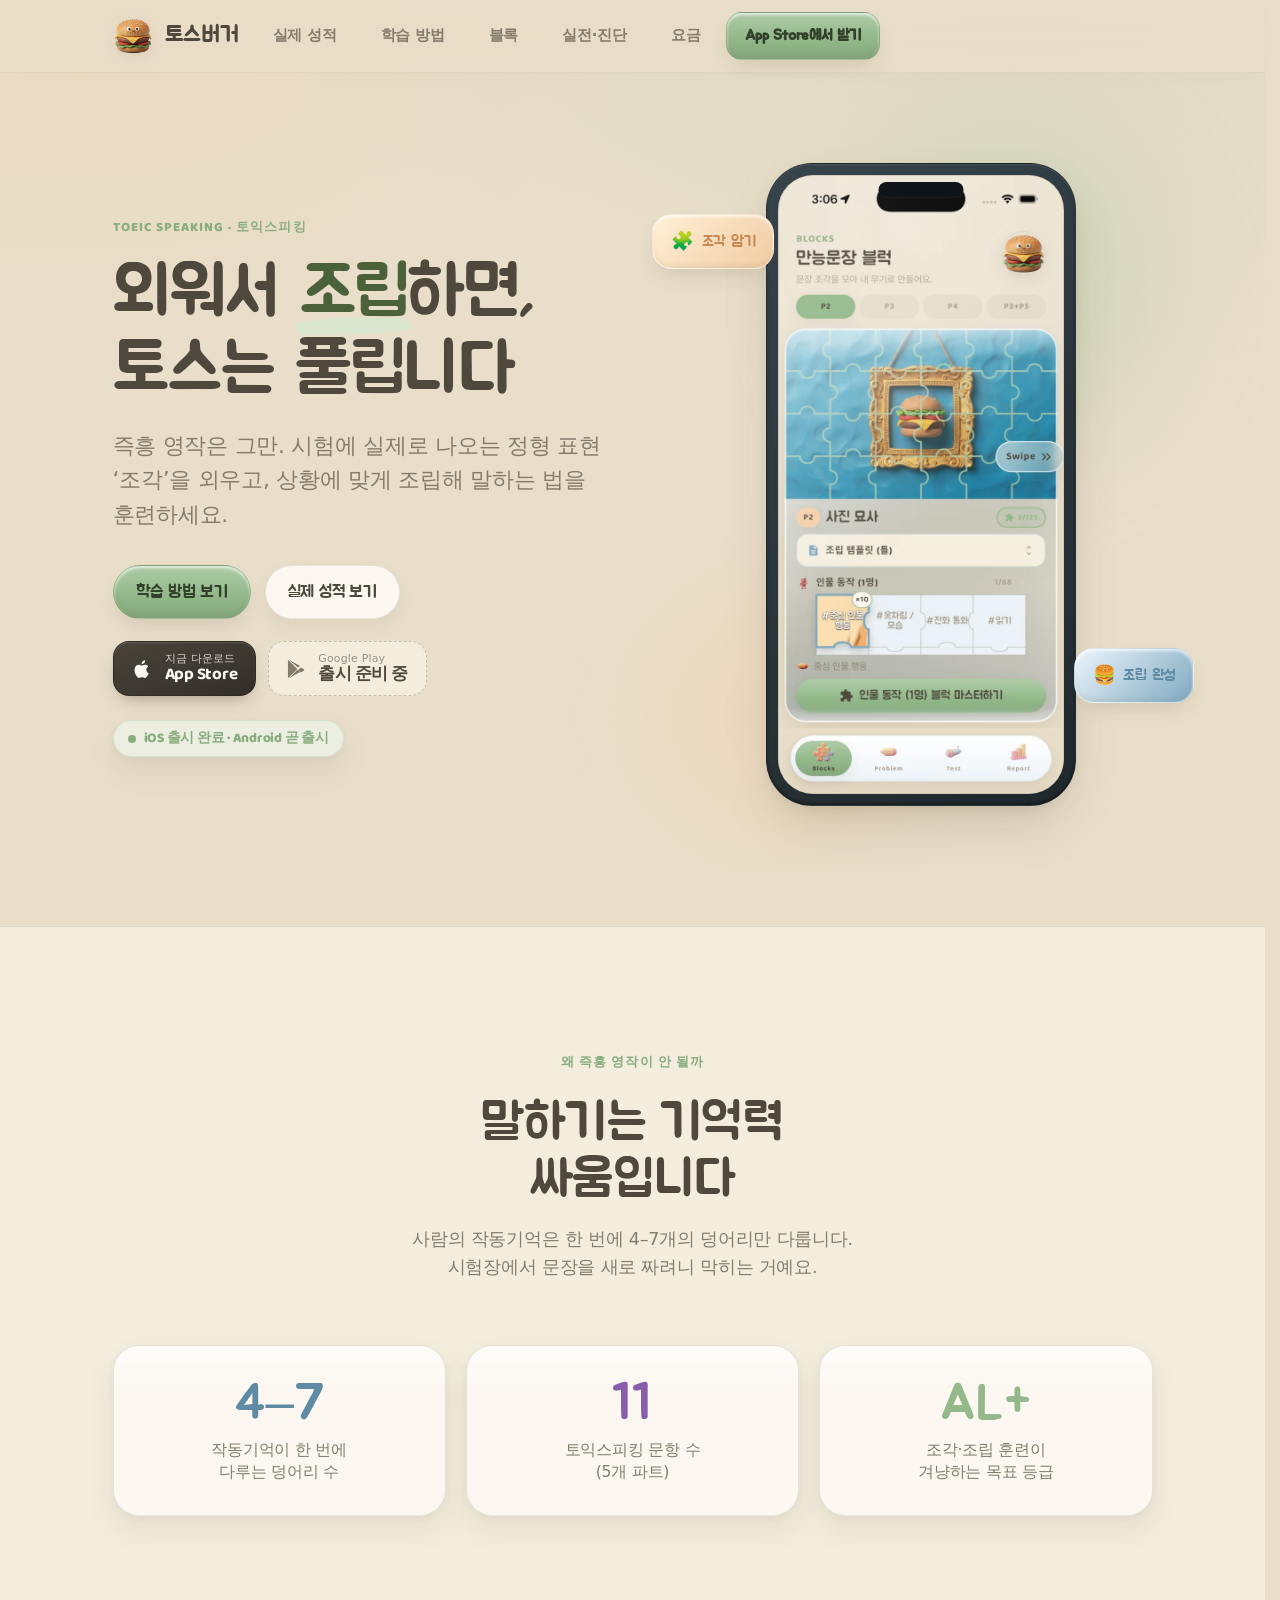
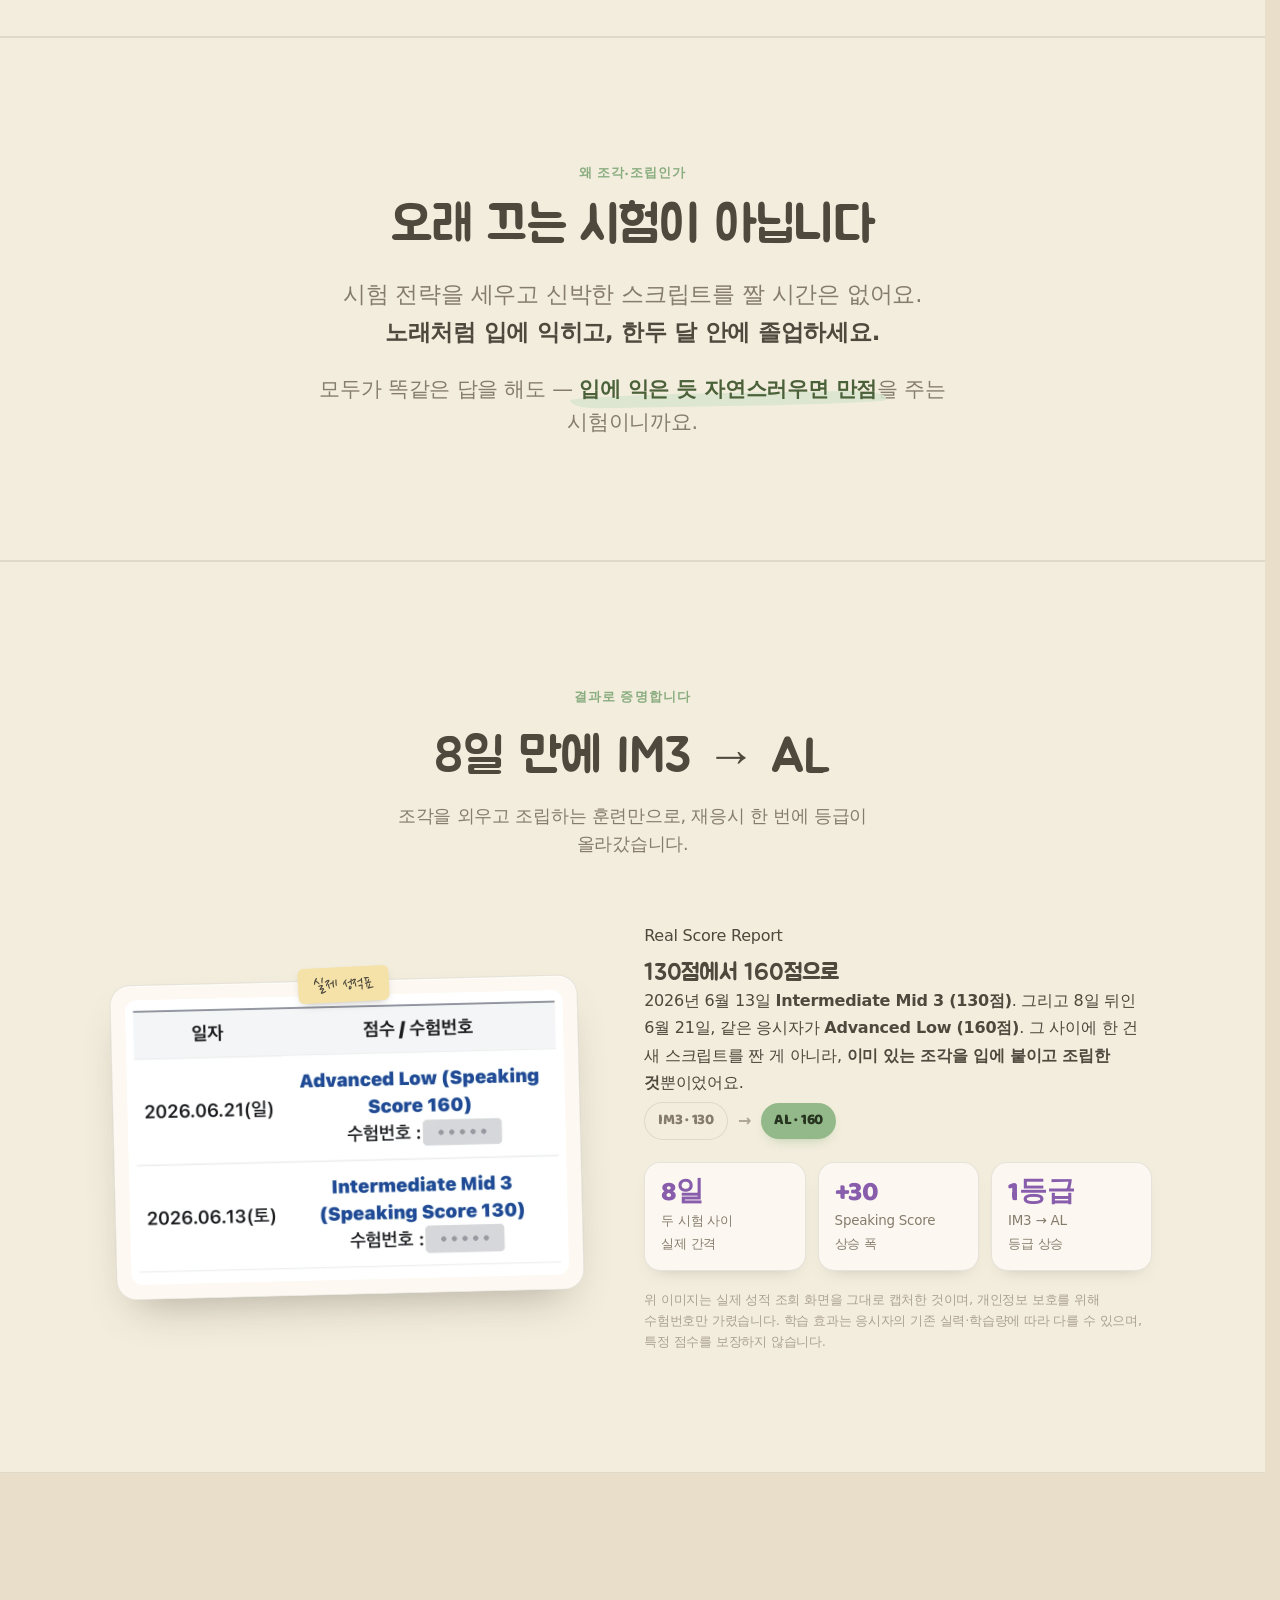
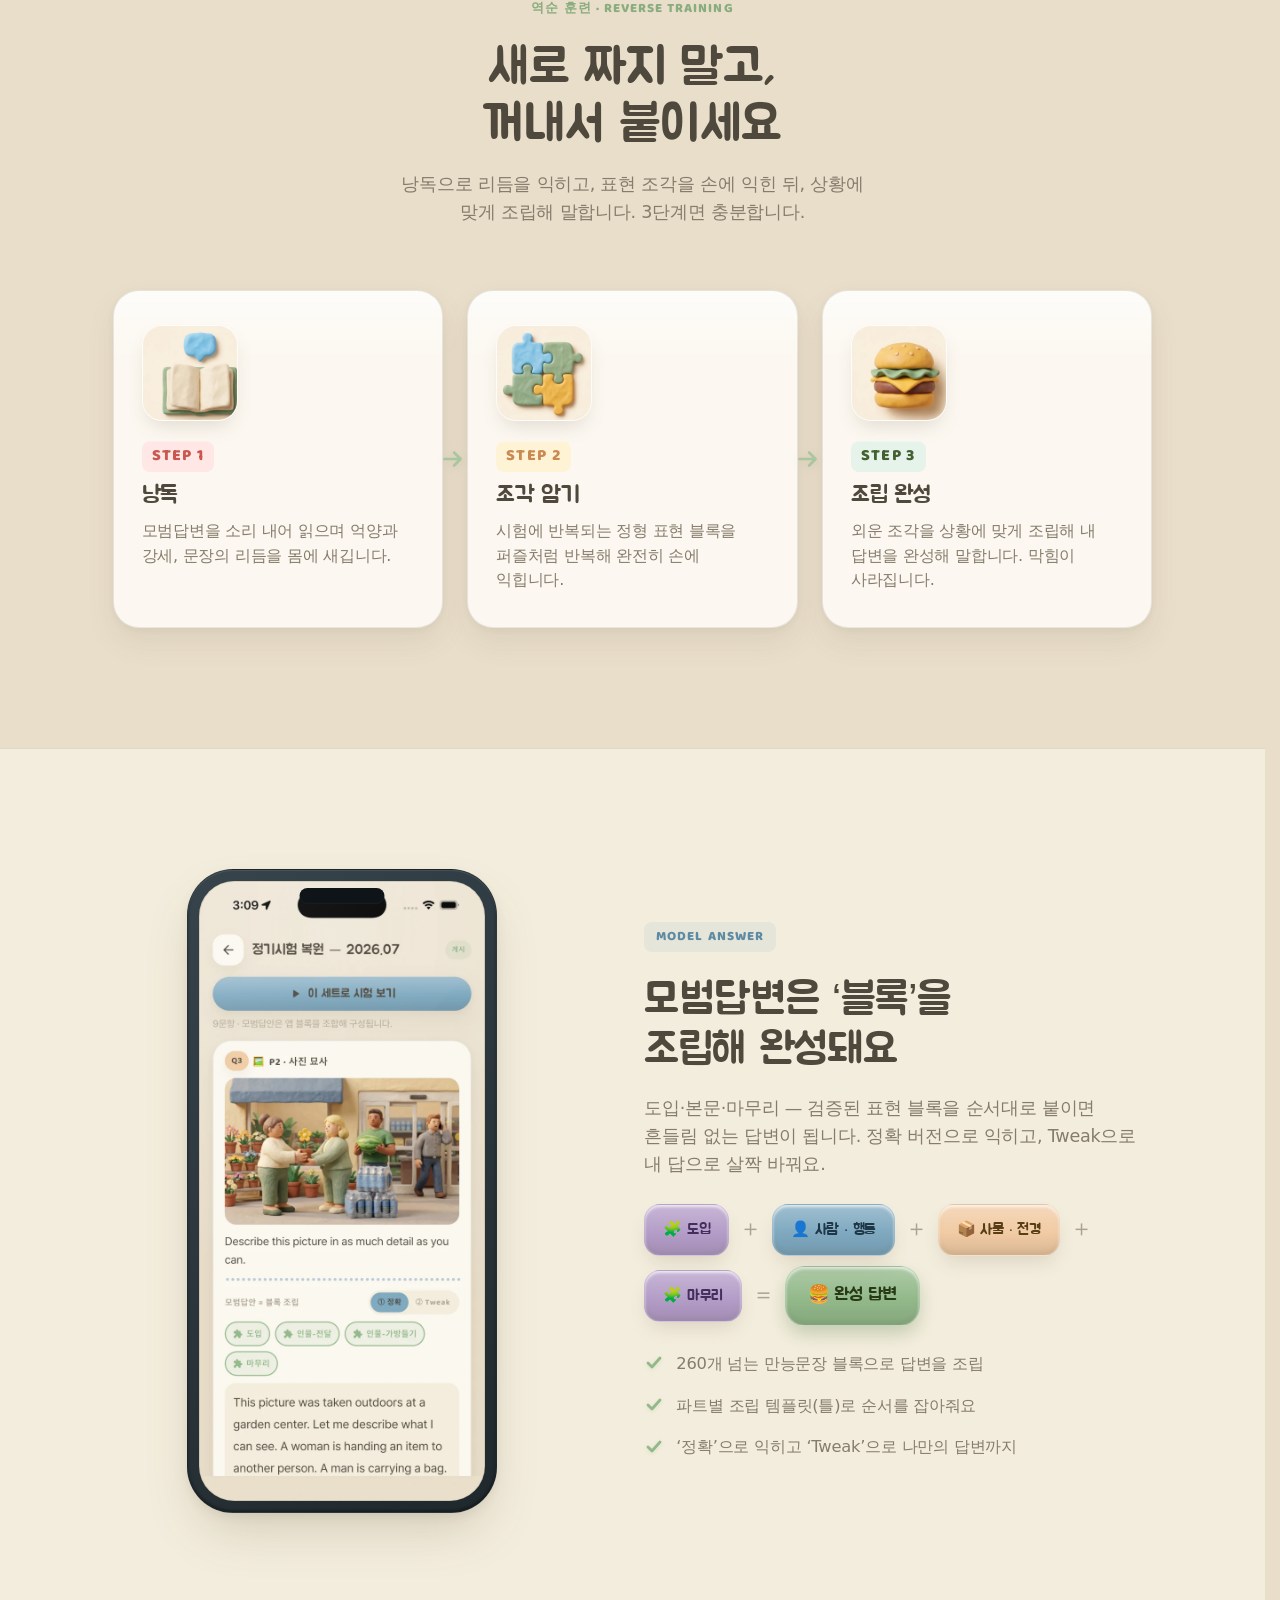
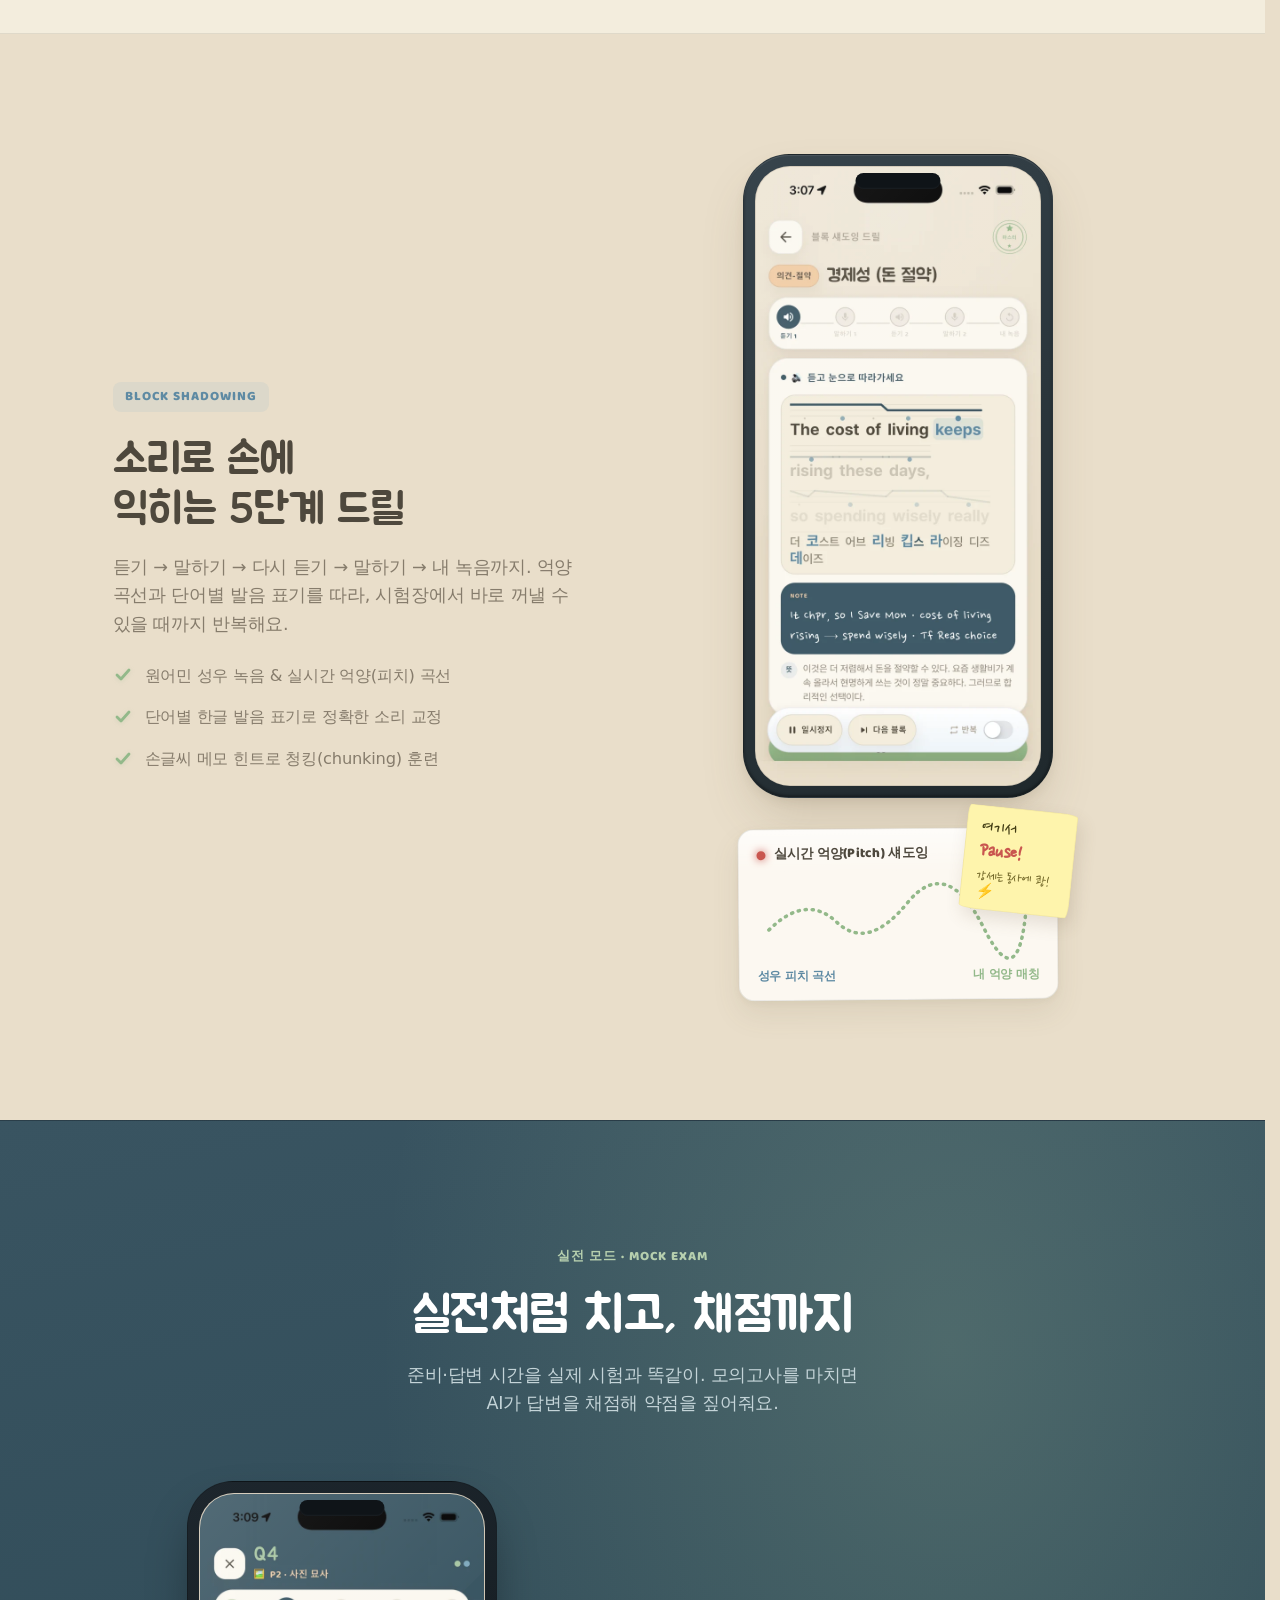
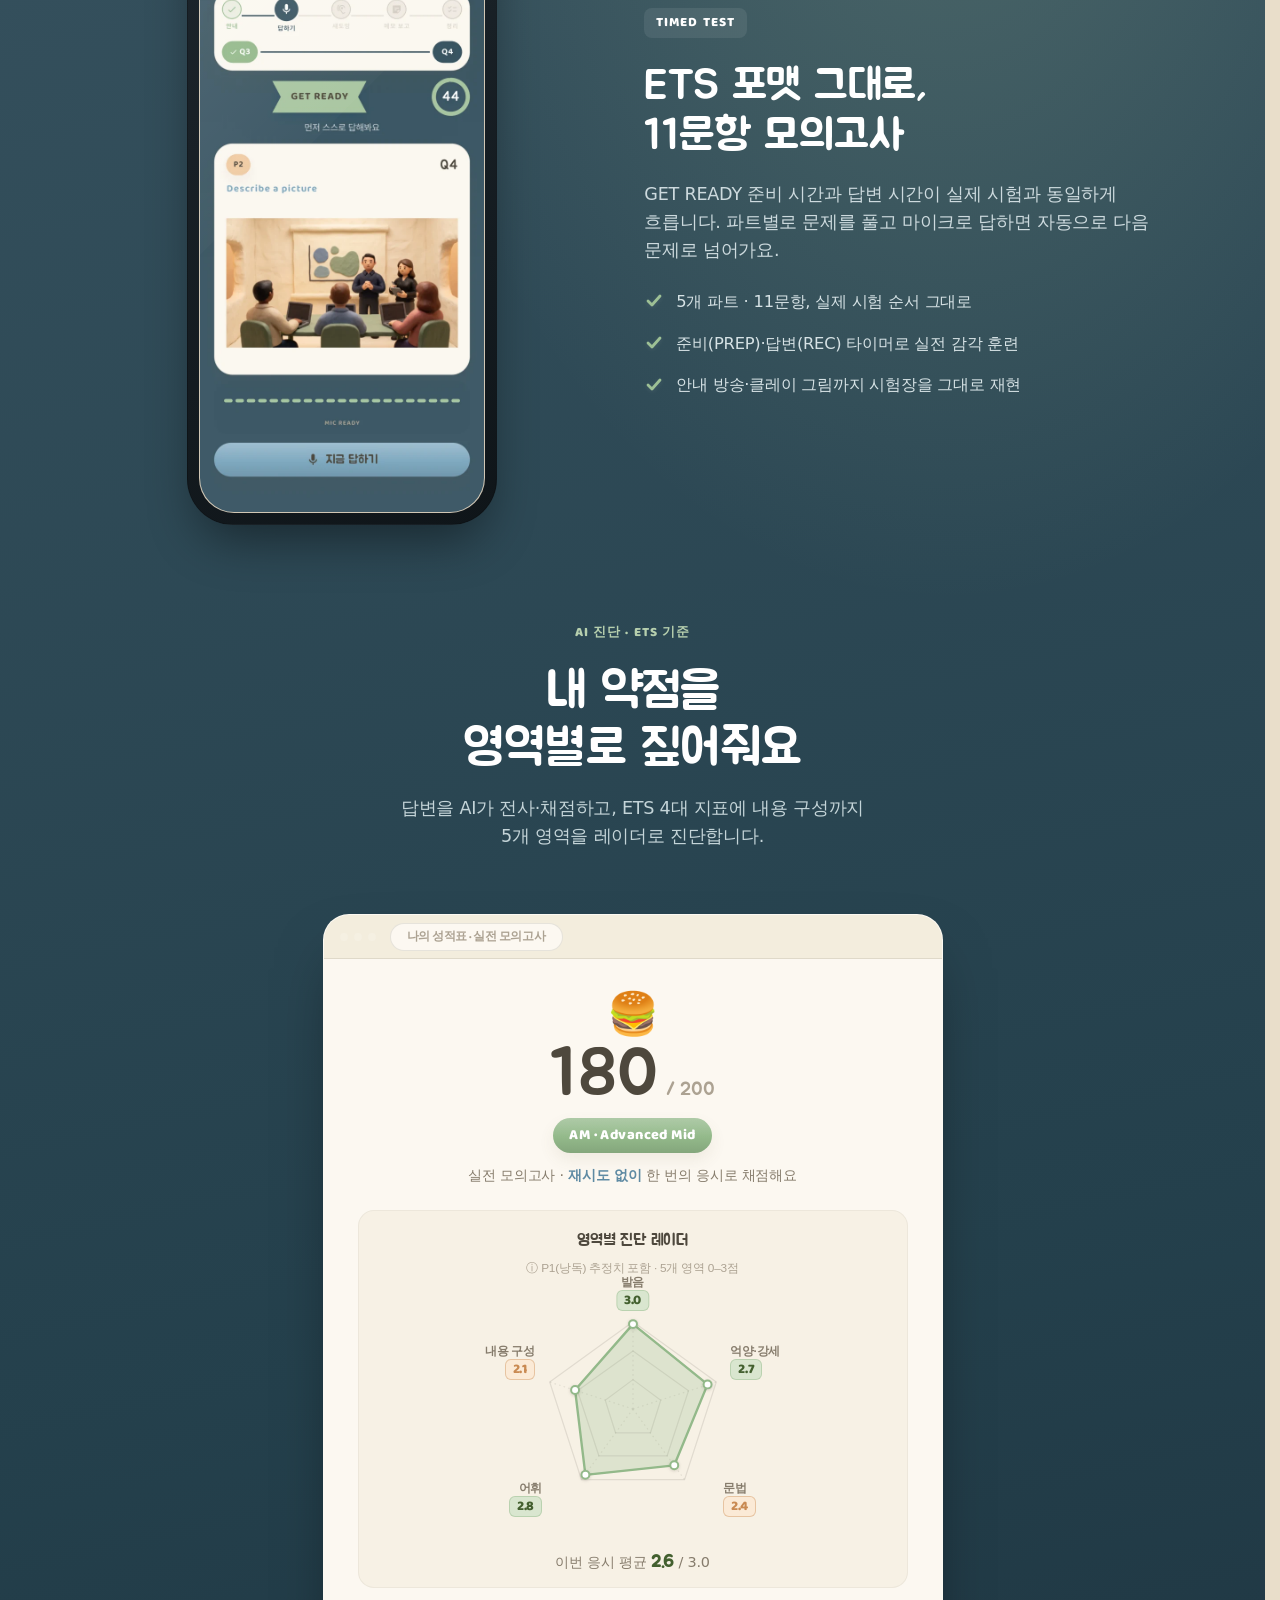
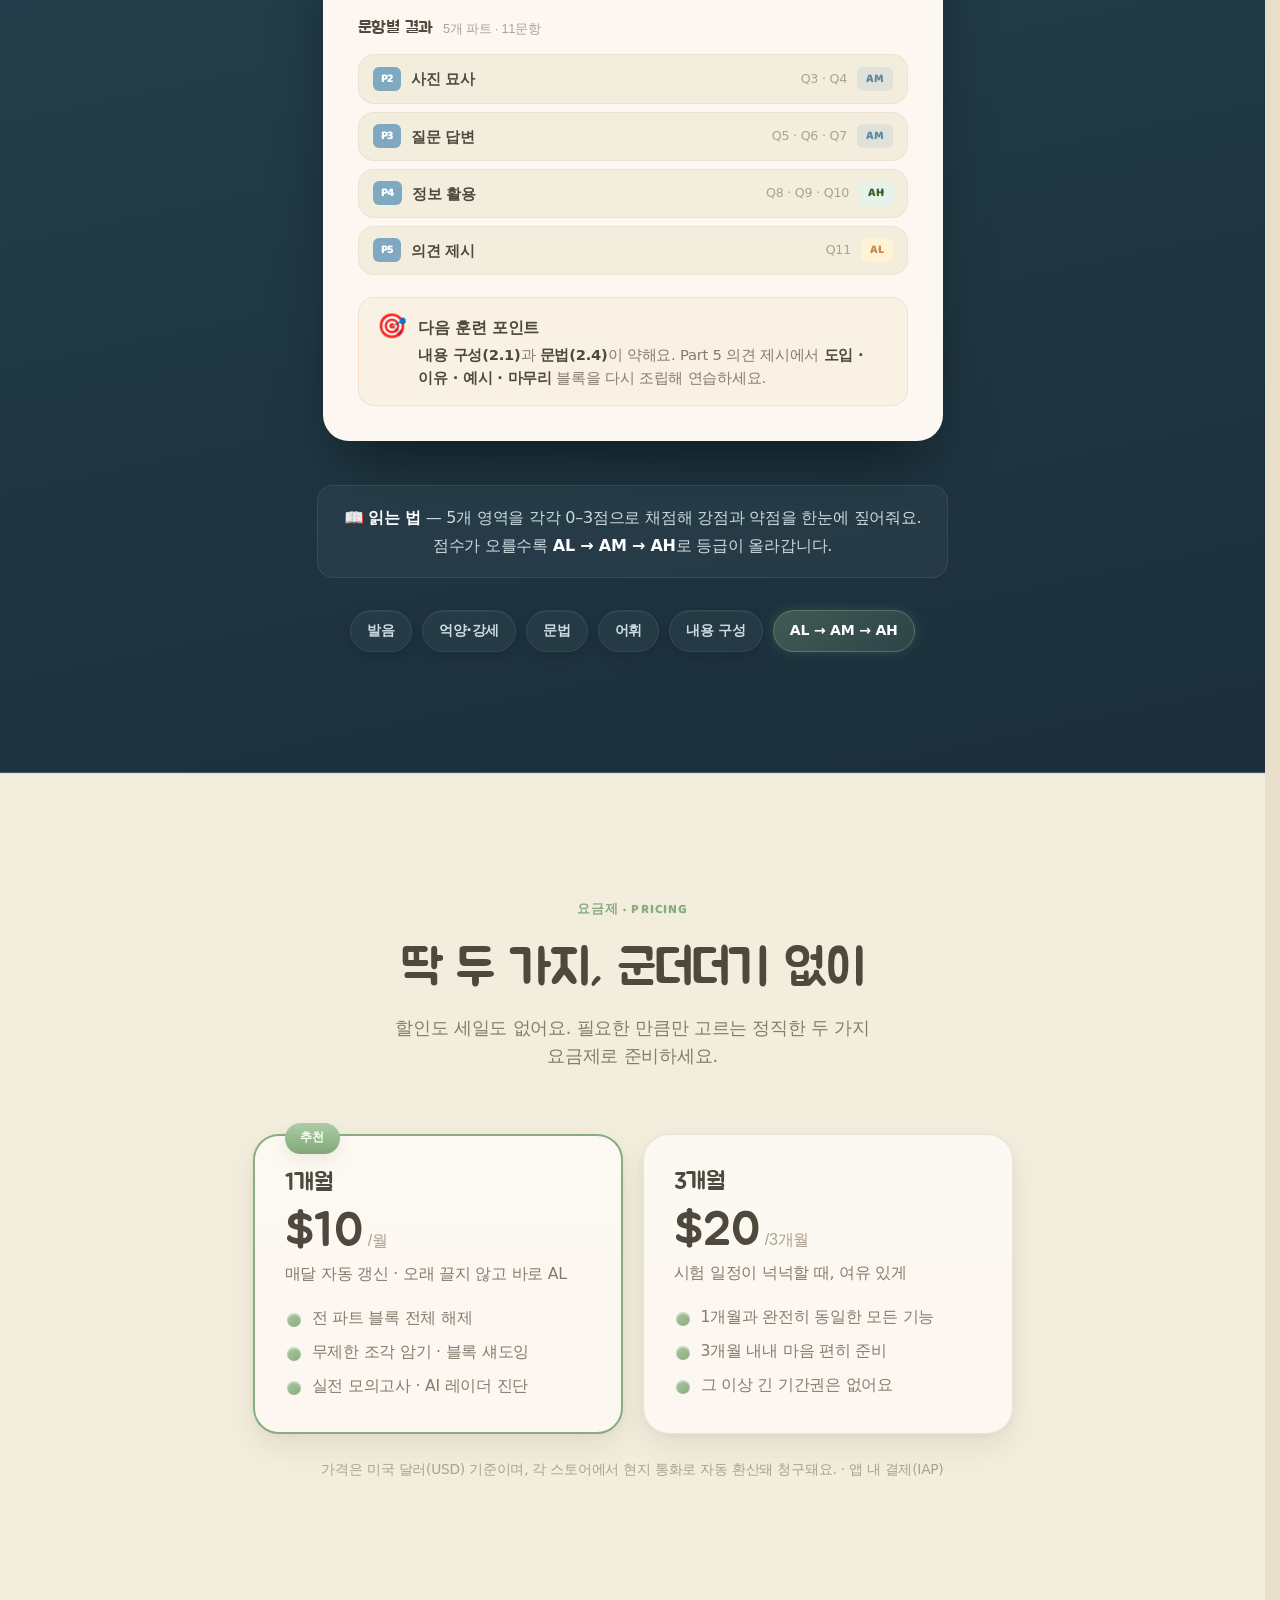
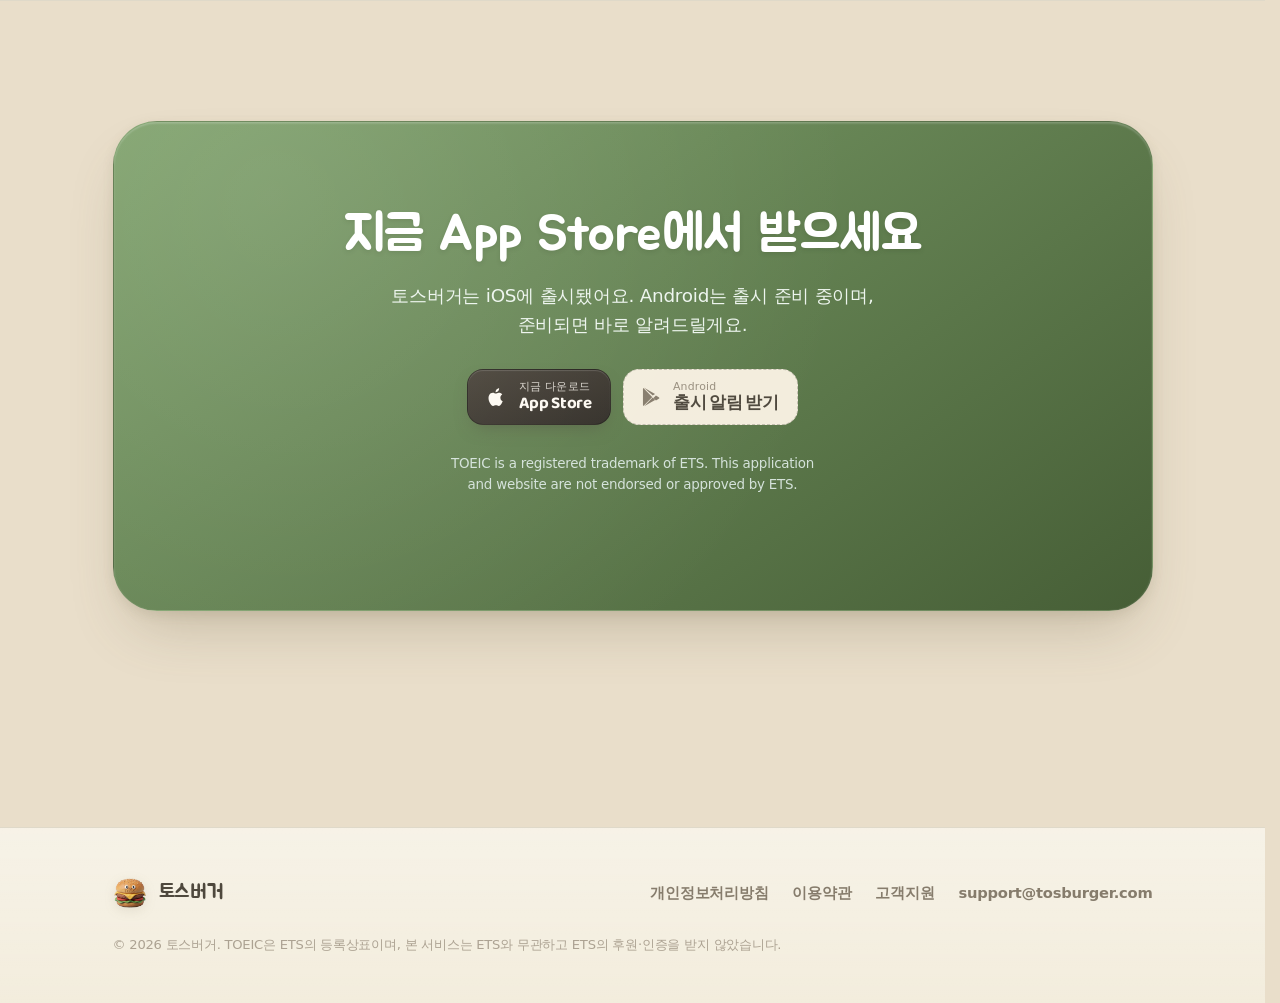
==== index.html @ 0396f0f2 "site: iOS launch state, new 1.1.4 screenshots, real-score proof section The site still read as pre-l" ====
<!DOCTYPE html>
<html lang="ko">
<head>
<meta charset="utf-8">
<meta name="viewport" content="width=device-width, initial-scale=1, viewport-fit=cover">
<title>토스버거 — 토익스피킹, 외워서 조립하면 됩니다</title>
<meta name="description" content="토스버거는 시험에 나오는 정형 표현 ‘조각’을 외우고 조립해 말하는 TOEIC Speaking 훈련 앱입니다. 블록 섀도잉, 실전 모의고사, ETS 기준 AI 레이더 진단까지.">
<meta name="color-scheme" content="light dark">
<meta name="theme-color" content="#e9e0cf" media="(prefers-color-scheme: light)">
<meta name="theme-color" content="#1b2b33" media="(prefers-color-scheme: dark)">
<meta property="og:title" content="토스버거 — 토익스피킹 조각·조립 훈련">
<meta property="og:description" content="즉흥 영작은 그만. 정형 표현을 외우고 조립해 말하세요. 블록 섀도잉 · 실전 모의고사 · AI 레이더 진단.">
<meta property="og:type" content="website">
<meta property="og:url" content="https://tosburger.com">
<meta property="og:image" content="https://tosburger.com/assets/og.jpg">
<meta property="og:image:width" content="1200">
<meta property="og:image:height" content="630">
<meta name="twitter:card" content="summary_large_image">
<link rel="preconnect" href="https://fonts.googleapis.com">
<link rel="preconnect" href="https://fonts.gstatic.com" crossorigin>
<link rel="stylesheet" href="https://fonts.googleapis.com/css2?family=Jua&family=Baloo+2:wght@500;700;800&family=Nanum+Pen+Script&display=swap">
<link rel="stylesheet" href="/style.css">
<style>
  /* ---- Landing-Only Visual Enhancements (Extending style.css) ---- */
  section { padding-block: clamp(64px, 10vw, 120px); position: relative; }
  
  /* Section Header Styling */
  .sec-head { text-align: center; max-width: 48ch; margin: 0 auto clamp(36px, 6vw, 64px); }
  .sec-head .eyebrow { margin-bottom: 8px; }
  .sec-head h2 { font-size: clamp(2rem, 5vw, 3.1rem); margin: 12px 0 16px; color: var(--ink); }
  .sec-head p { color: var(--ink-soft); font-size: 1.1rem; line-height: 1.6; }

  /* ---- Realistic Glass-Face Phone Mockup ---- */
  .device { 
    position: relative; 
    margin-inline: auto; 
    width: min(310px, 78vw); 
    padding: 11px; 
    border-radius: 46px;
    background: linear-gradient(145deg, #37444c, #1f282c); 
    box-shadow: 
      0 25px 50px -12px rgba(110, 95, 69, 0.25),
      0 4px 12px -3px rgba(110, 95, 69, 0.15),
      inset 0 1px 1px rgba(255, 255, 255, 0.12),
      inset 0 -1.5px 3px rgba(0, 0, 0, 0.4); 
    border: 1px solid rgba(0, 0, 0, 0.15);
    transition: transform 0.3s var(--ease-playful);
  }
  .device:hover {
    transform: scale(1.025) translateY(-4px);
  }
  /* Physical Bezel Highlight & Dynamic Island */
  .device::before { 
    content: ""; 
    position: absolute; 
    top: 18px; 
    left: 50%; 
    translate: -50% 0; 
    width: 85px; 
    height: 16px; 
    border-radius: 20px; 
    background: #0f1418; 
    z-index: 10; 
    box-shadow: inset 0 -1px 2px rgba(255,255,255,0.05); 
  }
  /* Glare Sweep Overlay */
  .device::after {
    content: "";
    position: absolute;
    inset: 11px;
    border-radius: 35px;
    background: linear-gradient(135deg, rgba(255, 255, 255, 0.12) 0%, rgba(255, 255, 255, 0.02) 40%, transparent 40.1%);
    pointer-events: none;
    z-index: 8;
  }
  .device img { 
    width: 100%; 
    height: auto; 
    border-radius: 35px; 
    display: block; 
    background: var(--cream);
    border: 1.5px solid rgba(0, 0, 0, 0.1);
  }
  .device.float { animation: float-device 7s ease-in-out infinite; }
  
  @media (prefers-reduced-motion: reduce) { 
    .device.float, .chip-float, .pitch-dot, .wave-teacher, .wave-learner { animation: none !important; } 
  }
  
  @keyframes float-device { 
    0%, 100% { transform: translateY(0) rotate(-1.5deg); } 
    50% { transform: translateY(-12px) rotate(-1.5deg); } 
  }

  /* ---- Hero Layout & Interactive Styling ---- */
  .hero { padding-top: clamp(40px, 7vw, 92px); }
  .hero-grid { display: grid; grid-template-columns: 1.05fr .95fr; gap: clamp(24px, 5vw, 64px); align-items: center; }
  .hero h1 { font-size: clamp(2.45rem, 6.8vw, 4.3rem); margin: 16px 0 20px; line-height: 1.12; color: var(--ink); }
  
  /* Dynamic Hand-molded Clay Highlighter */
  .hero h1 .hl { 
    color: #4b6139; 
    position: relative; 
    white-space: nowrap; 
    z-index: 1;
    display: inline-block;
  }
  .hero h1 .hl::after { 
    content: ""; 
    position: absolute; 
    left: -4%; 
    right: -4%; 
    bottom: -2px; 
    height: 16px; 
    background: var(--sage-soft); 
    border-radius: 50% 15% 45% 10% / 40% 60% 30% 70%; 
    z-index: -1; 
    transform: rotate(-1.2deg);
    opacity: 0.9; 
  }
  
  .hero p.lead { font-size: clamp(1.1rem, 2.4vw, 1.35rem); color: var(--ink-soft); max-width: 36ch; line-height: 1.6; }
  .hero .cta { display: flex; flex-wrap: wrap; gap: 14px; margin-top: 32px; }
  .hero .note { margin-top: 24px; }
  .hero .fig { position: relative; }
  
  /* Decorative Backdrop blur blobs */
  .blob { position: absolute; z-index: -1; filter: blur(54px); border-radius: 50%; pointer-events: none; }
  .blob.a { width: 340px; height: 340px; background: color-mix(in srgb, var(--sage) 55%, transparent); top: -40px; right: -20px; opacity: 0.5; }
  .blob.b { width: 260px; height: 240px; background: color-mix(in srgb, var(--cheese) 65%, transparent); bottom: -30px; left: -40px; opacity: 0.45; }
  
  /* Volumetric 3D Floating Sticker Badges */
  .chip-float { 
    position: absolute; 
    font-family: "Jua", sans-serif;
    font-size: 0.95rem; 
    padding: 11px 18px; 
    border-radius: var(--radius-md); 
    color: var(--ink);
    box-shadow: var(--clay-shadow); 
    border: 1px solid rgba(255, 255, 255, 0.4); 
    display: inline-flex; 
    align-items: center; 
    gap: 8px; 
    z-index: 5;
    user-select: none;
    transition: transform 0.2s var(--ease-playful);
  }
  .chip-float:hover {
    transform: scale(1.15) rotate(1.5deg);
  }
  .chip-float .pz { font-size: 1.15rem; }
  .chip-float.c1 { 
    background: linear-gradient(135deg, #FFF0D4 0%, var(--cheese) 100%); 
    color: var(--cheese-dark); 
    top: 8%; left: -8%; 
    animation: float-sticker-1 5s ease-in-out infinite;
  }
  .chip-float.c2 { 
    background: linear-gradient(135deg, #ECF5FC 0%, var(--tomato) 100%); 
    color: var(--tomato-dark); 
    bottom: 16%; right: -9%; 
    animation: float-sticker-2 6s ease-in-out infinite;
  }
  
  @keyframes float-sticker-1 { 
    0%, 100% { transform: translateY(0) rotate(1.5deg); } 
    50% { transform: translateY(-8px) rotate(-1.5deg); } 
  }
  @keyframes float-sticker-2 { 
    0%, 100% { transform: translateY(0) rotate(-2.5deg); } 
    50% { transform: translateY(-10px) rotate(1deg); } 
  }

  @media (max-width: 820px) {
    .hero-grid { grid-template-columns: 1fr; text-align: center; }
    .hero p.lead { margin-inline: auto; }
    .hero .cta, .hero .note { justify-content: center; }
    .hero .fig { margin-top: 36px; }
    .chip-float.c1 { left: 4%; } .chip-float.c2 { right: 4%; }
  }

  /* ---- Problem Band Stat Cards ---- */
  .band { background: var(--paper); border-block: 1px solid var(--line); }
  .stat-row { display: grid; grid-template-columns: repeat(3, 1fr); gap: 20px; text-align: center; }
  .stat { 
    background: var(--card); 
    border: 1px solid var(--line); 
    border-radius: var(--radius); 
    padding: 32px 20px; 
    box-shadow: var(--card-shadow); 
    background-image: linear-gradient(180deg, rgba(255,255,255,0.6) 0%, rgba(255,255,255,0) 25%);
    transition: transform 0.25s var(--ease-playful), box-shadow 0.25s ease;
  }
  .stat:hover {
    transform: translateY(-6px) scale(1.02);
    box-shadow: 0 20px 40px -12px rgba(110, 95, 69, 0.22), inset 0 2px 3px rgba(255,255,255,0.8);
  }
  .stat .n { 
    font-family: "Jua", sans-serif; 
    font-size: clamp(2.3rem, 5.2vw, 3.2rem); 
    font-variant-numeric: tabular-nums; 
    line-height: 1;
  }
  /* Color differentiation based on app Metaphors */
  .stat:nth-child(1) .n { color: var(--tomato-dark); }
  .stat:nth-child(2) .n { color: var(--onion-dark); }
  .stat:nth-child(3) .n { color: var(--lettuce); }
  .stat .l { color: var(--ink-soft); font-size: 0.98rem; margin-top: 10px; line-height: 1.4; font-weight: 500; }
  @media (max-width: 620px) { .stat-row { grid-template-columns: 1fr; gap: 14px; } }

  /* ---- Method Reverse-Training Steps ---- */
  .steps { display: grid; grid-template-columns: repeat(3, 1fr); gap: 24px; }
  .step { 
    position: relative; 
    background: var(--card); 
    border: 1px solid var(--line); 
    border-radius: var(--radius); 
    padding: 34px 28px; 
    box-shadow: var(--card-shadow); 
    background-image: linear-gradient(180deg, rgba(255,255,255,0.6) 0%, rgba(255,255,255,0) 20%);
    transition: transform 0.25s var(--ease-playful), box-shadow 0.25s ease;
  }
  .step:hover {
    transform: translateY(-8px) rotate(0.5deg);
    box-shadow: 0 22px 44px -14px rgba(110, 95, 69, 0.25), inset 0 2px 3px rgba(255,255,255,0.8);
  }
  .step-ico { 
    width: 96px; height: 96px; 
    border-radius: var(--radius-md); 
    background: var(--paper-hi); 
    object-fit: cover; 
    margin-bottom: 20px; 
    box-shadow: var(--clay-shadow); 
    border: 1.5px solid rgba(255,255,255,0.5);
    transition: transform 0.3s ease;
  }
  .step:hover .step-ico {
    transform: scale(1.08) rotate(-2deg);
  }
  .step-n { 
    display: inline-block;
    font-family: "Baloo 2", sans-serif;
    font-weight: 800; 
    letter-spacing: 0.08em; 
    font-size: 0.8rem; 
    padding: 3px 10px;
    border-radius: 8px;
    box-shadow: inset 0 1px 1px rgba(255,255,255,0.3);
  }
  .step:nth-child(1) .step-n { background: #FEE7E4; color: var(--alert); }
  .step:nth-child(2) .step-n { background: #FFF3D6; color: var(--cheese-dark); }
  .step:nth-child(3) .step-n { background: #E6F3EB; color: #43602f; }
  
  .step h3 { font-size: 1.45rem; margin: 10px 0 10px; color: var(--ink); }
  .step p { color: var(--ink-soft); font-size: 1rem; line-height: 1.55; }
  .step .arrow { position: absolute; top: 50%; right: -24px; translate: 0 -50%; color: var(--sage); z-index: 5; filter: drop-shadow(0 2px 4px rgba(78,72,61,0.1)); }
  @media (max-width: 760px) { .steps { grid-template-columns: 1fr; gap: 16px; } .step .arrow { display: none; } }

  /* ---- Feature Structure & Modular Layouts ---- */
  .feature { display: grid; grid-template-columns: .95fr 1.05fr; gap: clamp(32px, 6vw, 72px); align-items: center; }
  .feature.rev .fig { order: 2; }
  .feature .tag { 
    display: inline-block;
    font-family: "Baloo 2", sans-serif;
    font-weight: 800; 
    letter-spacing: 0.08em; 
    text-transform: uppercase; 
    font-size: 0.82rem; 
    color: var(--tomato-dark); 
    background: rgba(127, 169, 192, 0.12);
    padding: 4px 12px;
    border-radius: 8px;
    margin-bottom: 12px;
  }
  .feature h2 { font-size: clamp(1.8rem, 4.5vw, 2.7rem); margin: 12px 0 18px; color: var(--ink); }
  .feature p.lead { color: var(--ink-soft); font-size: 1.1rem; line-height: 1.6; }
  .feature ul { list-style: none; padding: 0; margin: 24px 0 0; display: grid; gap: 14px; }
  .feature li { display: flex; gap: 12px; align-items: flex-start; font-size: 1.02rem; color: var(--ink-soft); }
  .feature li svg { flex: none; margin-top: 3.5px; filter: drop-shadow(0 1.5px 2px rgba(147,185,138,0.25)); }
  @media (max-width: 820px) { .feature { grid-template-columns: 1fr; } .feature.rev .fig { order: 0; } }

  /* ---- Modular Block Interlocking Puzzle Assembly ---- */
  .assemble { display: flex; flex-wrap: wrap; align-items: center; gap: 10px; margin: 26px 0 6px; }
  .assemble .blk { 
    font-family: "Jua", sans-serif; 
    font-size: 0.95rem; 
    padding: 12px 18px; 
    border-radius: var(--radius-sm); 
    color: var(--ink); 
    box-shadow: var(--clay-shadow); 
    border: 1.5px solid rgba(255, 255, 255, 0.2); 
    position: relative;
    user-select: none;
    transition: transform 0.2s var(--ease-playful);
  }
  .assemble .blk:hover {
    transform: translateY(-2px) scale(1.05);
  }
  /* Specific claymatic gradients mimicking physical clay */
  .assemble .blk.bg-onion { background-image: var(--clay-gloss), var(--clay-onion); color: #432E5D; }
  .assemble .blk.bg-tomato { background-image: var(--clay-gloss), var(--clay-tomato); color: #1E3747; }
  .assemble .blk.bg-cheese { background-image: var(--clay-gloss), var(--clay-cheese); color: #583F15; }
  
  .assemble .plus, .assemble .eq { 
    font-family: "Jua", sans-serif; 
    font-size: 1.45rem; 
    color: var(--ink-muted); 
    user-select: none;
  }
  .assemble .ans { 
    font-family: "Jua", sans-serif; 
    font-size: 1.1rem; 
    padding: 14px 22px; 
    border-radius: var(--radius-md); 
    background-image: var(--clay-gloss), var(--clay-lettuce); 
    color: #273A16; 
    box-shadow: 0 8px 16px rgba(147, 185, 138, 0.3), var(--clay-shadow); 
    border: 1.5px solid rgba(255,255,255,0.25);
    transition: transform 0.2s var(--ease-playful);
  }
  .assemble .ans:hover {
    transform: translateY(-3px) rotate(2deg) scale(1.06);
  }

  /* ---- Interactive Real-Time Pitch Wave & Scribble Note ---- */
  .pitch-container { 
    position: relative; 
    margin-top: 30px; 
    width: 100%; 
    max-width: 320px; 
    margin-inline: auto; 
    transform: rotate(-0.5deg);
  }
  .pitch-wave-card { 
    background: var(--card); 
    border-radius: var(--radius-sm); 
    border: 1.5px solid var(--line); 
    padding: 14px 18px; 
    box-shadow: var(--card-shadow); 
    background-image: linear-gradient(180deg, rgba(255,255,255,0.6) 0%, rgba(255,255,255,0) 25%);
  }
  .pitch-header { display: flex; align-items: center; gap: 8px; margin-bottom: 10px; }
  .pitch-dot { 
    width: 9px; height: 9px; 
    background: var(--alert); 
    border-radius: 50%; 
    box-shadow: 0 0 8px var(--alert);
    animation: pulse-dot 1.5s infinite ease-in-out; 
  }
  .pitch-title { font-size: 0.84rem; font-weight: 800; color: var(--ink); font-family: "Baloo 2", sans-serif; letter-spacing: 0.02em; }
  .pitch-svg { width: 100%; height: auto; overflow: visible; }
  
  /* Accent path draw animation */
  .wave-teacher { 
    stroke-dasharray: 400; 
    stroke-dashoffset: 400; 
    animation: draw-wave 4.5s ease-in-out infinite alternate; 
  }
  .wave-learner { 
    stroke-dasharray: 1 5; 
    animation: draw-learner 4.5s ease-in-out infinite alternate; 
  }
  @keyframes draw-wave { to { stroke-dashoffset: 0; } }
  @keyframes draw-learner { 0% { opacity: 0; } 20% { opacity: 1; } 100% { opacity: 1; } }
  
  .pitch-tags { display: flex; justify-content: space-between; margin-top: 10px; font-size: 0.75rem; font-weight: 700; }
  .tag-teacher { color: var(--tomato-dark); }
  .tag-learner { color: var(--lettuce); }
  
  /* Beautiful Post-it Notepad with Handwriting Script */
  .memo-note { 
    position: absolute; 
    top: -24px; right: -28px; 
    background: #FEF4AC; 
    box-shadow: 4px 8px 18px rgba(110, 95, 69, 0.16); 
    border: 1px solid rgba(110, 95, 69, 0.08); 
    padding: 11px 15px; 
    border-radius: 3px 18px 4px 22px / 14px 4px 18px 4px; 
    transform: rotate(6.5deg) scale(0.95); 
    transform-origin: top left; 
    z-index: 10; 
    width: 116px; 
    user-select: none;
    transition: transform 0.25s var(--ease-playful);
  }
  .memo-note:hover { transform: rotate(3deg) scale(1.06); }
  .memo-text { font-family: "Nanum Pen Script", cursive; font-size: 1.35rem; color: #433D14; line-height: 1.15; }
  .memo-text span { color: var(--alert); font-weight: 700; }
  .memo-sub { font-family: "Nanum Pen Script", cursive; font-size: 1rem; color: #736829; margin-top: 4px; line-height: 1; }

  /* ---- Deep Midnight Stage ( 실전 & AI 진단 ) ---- */
  .stage { 
    position: relative; 
    color: #eaf1f2; 
    background: linear-gradient(168deg, var(--slate-deep) 0%, var(--slate-abyss) 62%, #1b2e3a 100%); 
    overflow: hidden; 
    border-top: 1px solid rgba(255,255,255,0.06);
    border-bottom: 1px solid rgba(255,255,255,0.06);
  }
  /* Luminous atmospheric glowing backdrop */
  .stage::before { 
    content: ""; 
    position: absolute; 
    inset: 0; 
    background: radial-gradient(75% 50% at 75% 8%, color-mix(in srgb, var(--sage) 22%, transparent), transparent 60%); 
    pointer-events: none; 
  }
  .stage .wrap { position: relative; }
  .stage .eyebrow { color: color-mix(in srgb, var(--sage) 85%, #fff); }
  .stage .sec-head h2 { color: #fff; }
  .stage .sec-head p { color: #c4d4d8; }
  .stage .tag { color: #fff; background: rgba(255,255,255,0.08); }
  .stage h2, .stage h3 { color: #fff; }
  .stage p.lead { color: #cddade; }
  .stage .feature { margin-bottom: clamp(48px, 8vw, 92px); }
  .stage .device { 
    background: linear-gradient(155deg, #1d262d, #0f1519); 
    box-shadow: 0 25px 50px -12px rgba(0, 0, 0, 0.45);
  }
  .stage .feature li { color: #d6e2e5; }
  .stage .feature li svg { filter: drop-shadow(0 1.5px 2px rgba(255,255,255,0.1)); }

  /* Premium Tablet-Style Screenshot Showcase Container */
  .showcase-device { 
    border-radius: var(--radius); 
    overflow: hidden; 
    border: 1px solid rgba(255,255,255,0.12); 
    box-shadow: 0 32px 64px -22px rgba(0,0,0,0.55); 
    background: #2b3e4a; 
    transition: transform 0.3s ease;
  }
  .showcase-device:hover {
    transform: translateY(-2px);
  }
  .tablet-header { 
    height: 38px; 
    background: rgba(0, 0, 0, 0.2); 
    border-bottom: 1px solid rgba(255,255,255,0.06); 
    display: flex; 
    align-items: center; 
    padding-inline: 18px; 
    gap: 14px;
  }
  .tablet-dots { display: flex; gap: 6px; }
  .tablet-dots span { width: 8px; height: 8px; border-radius: 50%; background: rgba(255,255,255,0.15); }
  .tablet-address { 
    font-family: "Baloo 2", sans-serif;
    font-weight: 700;
    font-size: 0.76rem; 
    color: rgba(255,255,255,0.3); 
    background: rgba(0, 0, 0, 0.15); 
    padding: 3px 18px; 
    border-radius: 6px; 
    width: 240px; 
    text-align: center;
    overflow: hidden;
    text-overflow: ellipsis;
    white-space: nowrap;
  }
  .tablet-screen img { width: 100%; height: auto; display: block; border-top: 1px solid rgba(0,0,0,0.1); }

  /* Dual Grid for Results Section on Desktop */
  .result-showcase-grid { 
    display: grid; 
    grid-template-columns: 1.15fr .85fr; 
    gap: clamp(24px, 4vw, 48px); 
    align-items: stretch; 
    margin-top: clamp(32px, 5vw, 60px); 
  }
  @media (max-width: 900px) { .result-showcase-grid { grid-template-columns: 1fr; } }

  /* ---- Spectacular Pentagonal Interactive AI Radar Card ---- */
  .radar-card { 
    background: rgba(255, 255, 255, 0.035) !important; 
    border: 1.5px solid rgba(255, 255, 255, 0.08) !important; 
    box-shadow: 0 24px 48px -18px rgba(0,0,0,0.45) !important;
    background-image: linear-gradient(180deg, rgba(255,255,255,0.04) 0%, rgba(255,255,255,0) 25%) !important;
    display: flex;
    flex-direction: column;
    justify-content: space-between;
    padding: 32px 24px !important;
  }
  .radar-header { text-align: center; margin-bottom: 22px; }
  .radar-header h3 { font-size: 1.35rem; color: #fff; margin-bottom: 4px; }
  .radar-subtitle { font-size: 0.8rem; color: #a4b9bf; font-weight: 600; margin: 0; }
  
  .radar-chart-container { 
    position: relative; 
    width: 100%; 
    max-width: 240px; 
    margin-inline: auto; 
    aspect-ratio: 1; 
    user-select: none;
  }
  .radar-svg { width: 100%; height: 100%; overflow: visible; }
  
  /* Radar Chart SVG Grid styling */
  .grid-line { fill: none; stroke: rgba(255, 255, 255, 0.08); stroke-width: 1.5; }
  .spoke { fill: none; stroke: rgba(255, 255, 255, 0.08); stroke-width: 1.5; stroke-dasharray: 2 4; }
  
  /* Glowing interactive polygons */
  .poly-take1 { 
    fill: rgba(172, 162, 146, 0.12); 
    stroke: rgba(172, 162, 146, 0.35); 
    stroke-width: 2; 
    stroke-linecap: round; 
    stroke-linejoin: round; 
  }
  .poly-take2 { 
    fill: rgba(147, 185, 138, 0.22); 
    stroke: var(--lettuce); 
    stroke-width: 3.5; 
    stroke-linecap: round; 
    stroke-linejoin: round; 
    filter: drop-shadow(0 0 6px rgba(147, 185, 138, 0.3));
  }
  .vertex { fill: #fff; stroke: var(--lettuce); stroke-width: 2.5; filter: drop-shadow(0 2px 4px rgba(0,0,0,0.3)); }
  
  /* Accurate coordinate-mapped HTML Labels over SVG */
  .radar-label { position: absolute; display: flex; flex-direction: column; align-items: center; font-size: 0.74rem; font-weight: 700; line-height: 1.25; }
  .radar-label .label-txt { color: #b4c9cd; font-family: "Pretendard", sans-serif; font-size: 0.72rem; }
  .radar-label .label-val { font-family: "Baloo 2", sans-serif; font-size: 0.85rem; font-weight: 800; padding: 1px 7px; border-radius: 6px; box-shadow: inset 0 1px 0 rgba(255,255,255,0.1); }
  
  .val-lettuce { background: rgba(147, 185, 138, 0.18); color: var(--lettuce); border: 1px solid rgba(147, 185, 138, 0.25); }
  .val-cheese { background: rgba(201, 138, 82, 0.18); color: var(--cheese-dark); border: 1px solid rgba(201, 138, 82, 0.25); }
  
  .label-top { top: -6%; left: 50%; transform: translateX(-50%); }
  .label-right-top { top: 22%; right: -12%; align-items: flex-start; }
  .label-right-bottom { bottom: 8%; right: -2%; align-items: flex-start; }
  .label-left-bottom { bottom: 8%; left: -2%; align-items: flex-end; }
  .label-left-top { top: 22%; left: -12%; align-items: flex-end; }

  /* Radar legend panel details */
  .radar-legend { display: flex; flex-wrap: wrap; justify-content: center; gap: 10px 18px; margin-top: 26px; border-top: 1px solid rgba(255,255,255,0.06); padding-top: 16px; }
  .leg-item { display: inline-flex; align-items: center; gap: 7px; font-size: 0.8rem; font-weight: 600; color: #a4b9bf; }
  .leg-dot { width: 8px; height: 8px; border-radius: 50%; display: inline-block; }
  .take1 .leg-dot { background: rgba(172, 162, 146, 0.6); }
  .take2 .leg-dot { background: var(--lettuce); box-shadow: 0 0 6px var(--lettuce); }
  .badge-up { font-family: "Baloo 2", sans-serif; font-size: 0.74rem; font-weight: 800; background: var(--lettuce); color: #273a16; padding: 1px 6px; border-radius: 5px; margin-left: 2px; }

  /* Glowing Translucent Dimension pills */
  .dims { display: flex; flex-wrap: wrap; justify-content: center; gap: 10px; margin-top: 32px; }
  .dims span { 
    font-size: .88rem; 
    font-weight: 700; 
    padding: 8px 16px; 
    border-radius: 999px; 
    background: rgba(255, 255, 255, 0.04); 
    color: #cbdce0; 
    border: 1.5px solid rgba(255, 255, 255, 0.08); 
    box-shadow: 0 4px 12px rgba(0,0,0,0.15), inset 0 1px 2px rgba(255,255,255,0.05);
    backdrop-filter: blur(10px);
    -webkit-backdrop-filter: blur(10px);
    transition: all 0.2s ease;
  }
  .dims span:not(.lv):hover {
    background: rgba(255, 255, 255, 0.08);
    color: #fff;
    border-color: rgba(255, 255, 255, 0.16);
    transform: translateY(-1px);
  }
  .dims span.lv { 
    background: linear-gradient(135deg, rgba(147, 185, 138, 0.3) 0%, rgba(147, 185, 138, 0.15) 100%); 
    border-color: rgba(147, 185, 138, 0.35); 
    color: #fff; 
    font-weight: 800;
    box-shadow: 0 0 12px rgba(147, 185, 138, 0.2);
  }

  /* ---- Final Call To Action Styling ---- */
  .final { 
    text-align: center; 
    background: linear-gradient(145deg, #7FA26C 0%, #465E36 100%); 
    color: #fff; 
    border-radius: clamp(28px, 5vw, 44px); 
    padding: clamp(48px, 8vw, 84px) var(--pad); 
    box-shadow: 
      0 30px 60px -20px rgba(110, 95, 69, 0.32),
      0 4px 12px rgba(110, 95, 69, 0.12),
      inset 0 1.5px 2px rgba(255,255,255,0.22); 
    border: 1px solid rgba(255,255,255,0.08);
    position: relative;
    overflow: hidden;
  }
  .final::before {
    content: "";
    position: absolute;
    inset: 0;
    background: radial-gradient(circle at 15% 15%, rgba(255,255,255,0.1) 0%, transparent 60%);
    pointer-events: none;
  }
  .final h2 { color: #fff; font-size: clamp(2rem, 5.2vw, 3.2rem); line-height: 1.15; text-shadow: 0 2px 4px rgba(45, 60, 36, 0.15); }
  .final p { color: #edf5ee; margin: 16px auto 30px; max-width: 44ch; font-size: 1.15rem; line-height: 1.6; }
  .final .btn-primary { 
    background: #fff; 
    color: #3b5431; 
    box-shadow: 0 14px 28px rgba(45, 60, 36, 0.25), inset 0 2.5px 3px rgba(255,255,255,1); 
  }
  .final .btn-primary:hover { 
    background: var(--paper-hi); 
    color: #273b1e; 
    transform: translateY(-3px) scale(1.03); 
    box-shadow: 0 18px 36px rgba(45, 60, 36, 0.3), inset 0 1px 0 #fff;
  }
  .final .disc { margin-top: 28px; font-size: .84rem; color: #d4e2da; font-weight: 500; }

  /* ---- Philosophy Band ---- */
  .philo { background: var(--paper); border-block: 1px solid var(--line); }
  .philo-card { max-width: 62ch; margin-inline: auto; text-align: center; }
  .philo-card h2 { font-size: clamp(2rem, 5.4vw, 3.2rem); margin: 12px 0 20px; color: var(--ink); }
  .philo-lead { font-size: clamp(1.12rem, 2.4vw, 1.42rem); color: var(--ink-soft); line-height: 1.65; }
  .philo-lead strong { color: var(--ink); font-weight: 700; }
  .philo-kicker { margin-top: 22px; font-size: clamp(1.05rem, 2.2vw, 1.3rem); color: var(--ink-soft); line-height: 1.6; }
  .philo-kicker .hl-in { color: #4b6139; font-weight: 700; position: relative; white-space: nowrap; z-index: 1; display: inline-block; }
  .philo-kicker .hl-in::after { content: ""; position: absolute; left: -3%; right: -3%; bottom: 0; height: 13px; background: var(--sage-soft); border-radius: 50% 15% 45% 10% / 40% 60% 30% 70%; z-index: -1; transform: rotate(-1deg); opacity: 0.85; }

  /* ---- Pricing ---- */
  .pricing { display: grid; grid-template-columns: repeat(2, 1fr); gap: 20px; max-width: 760px; margin-inline: auto; align-items: stretch; }
  .plan {
    position: relative; background: var(--card); border: 1px solid var(--line);
    border-radius: var(--radius); padding: 34px 30px; box-shadow: var(--card-shadow);
    background-image: var(--clay-gloss); display: flex; flex-direction: column;
    transition: transform var(--dur-settle) var(--ease-playful), box-shadow var(--dur-settle) var(--ease-press);
  }
  .plan:hover { transform: translateY(-6px); box-shadow: 0 22px 44px -14px rgba(110, 95, 69, 0.22), inset 0 2px 3px rgba(255, 255, 255, 0.8); }
  .plan-hero { border: 2px solid var(--sage-ink); }
  .plan-badge {
    position: absolute; top: -13px; left: 30px; font-family: "Baloo 2", sans-serif;
    font-weight: 800; font-size: 0.76rem; letter-spacing: 0.05em; color: #fff;
    background-image: var(--clay-gloss), var(--clay-lettuce); padding: 5px 15px;
    border-radius: var(--radius-pill); box-shadow: var(--shadow-sm);
  }
  .plan-name { font-size: 1.5rem; color: var(--ink); }
  .plan-price { font-family: "Jua", sans-serif; font-size: clamp(2.4rem, 5vw, 3rem); color: var(--ink); line-height: 1; margin: 10px 0 6px; }
  .plan-price .per { font-size: 1rem; color: var(--ink-muted); font-family: "Pretendard", sans-serif; margin-left: 5px; }
  .plan-sub { color: var(--ink-soft); font-size: 0.98rem; line-height: 1.5; }
  .plan-feat { list-style: none; padding: 0; margin: 22px 0 0; display: grid; gap: 11px; }
  .plan-feat li { position: relative; padding-left: 27px; color: var(--ink-soft); font-size: 0.98rem; line-height: 1.45; }
  .plan-feat li::before { content: ""; position: absolute; left: 2px; top: 0.38em; width: 14px; height: 14px; border-radius: 50%; background: linear-gradient(135deg, var(--sage) 0%, var(--sage-ink) 100%); box-shadow: inset 0 1.5px 2px rgba(255, 255, 255, 0.6); }
  .pricing-note { text-align: center; color: var(--ink-muted); font-size: 0.86rem; margin-top: 24px; line-height: 1.6; }
  @media (max-width: 620px) { .pricing { grid-template-columns: 1fr; gap: 26px; } }

  /* ---- Scrollable, readable result report ----
     shot-result is a WIDE 1600x853 report → show it tall & readable and let
     the user pan horizontally to read the whole thing. */
  .tablet-screen { overflow: auto; scroll-behavior: smooth; -webkit-overflow-scrolling: touch; background: #223441; }
  .tablet-screen:focus-visible { outline: 3px solid var(--lettuce); outline-offset: -3px; }
  .tablet-screen img { height: clamp(440px, 64vh, 640px); width: auto; max-width: none; min-width: 0; display: block; }
  .tablet-screen::-webkit-scrollbar { width: 11px; height: 11px; }
  .tablet-screen::-webkit-scrollbar-thumb { background: rgba(255, 255, 255, 0.28); border-radius: 999px; border: 3px solid transparent; background-clip: padding-box; }
  .tablet-screen::-webkit-scrollbar-thumb:hover { background: rgba(255, 255, 255, 0.42); }
  .tablet-screen::-webkit-scrollbar-track { background: rgba(0, 0, 0, 0.18); }
  .scroll-hint { text-align: center; font-size: 0.76rem; font-weight: 700; color: rgba(255, 255, 255, 0.55); padding: 9px; background: rgba(0, 0, 0, 0.18); font-family: "Baloo 2", sans-serif; letter-spacing: 0.02em; }
  .read-guide {
    max-width: 62ch; margin: clamp(28px, 5vw, 44px) auto 0; text-align: center;
    color: #cddade; font-size: 1rem; line-height: 1.7;
    background: rgba(255, 255, 255, 0.04); border: 1.5px solid rgba(255, 255, 255, 0.08);
    border-radius: var(--radius-sm); padding: 18px 24px;
  }
  .read-guide strong { color: #fff; font-weight: 700; }

  /* ---- Native web report card (rebuilt result, fully readable) ---- */
  .report-card { background: var(--card); border-radius: var(--radius); overflow: hidden; box-shadow: 0 32px 64px -22px rgba(0, 0, 0, 0.55); border: 1px solid rgba(255, 255, 255, 0.08); }
  .report-chrome { height: 44px; display: flex; align-items: center; gap: 14px; padding: 0 16px; background: var(--paper); border-bottom: 1px solid var(--line); }
  .report-addr { font-family: "Baloo 2", sans-serif; font-weight: 700; font-size: 0.76rem; color: var(--ink-muted); background: var(--card); border: 1px solid var(--line); padding: 3px 16px; border-radius: var(--radius-pill); }
  .report-body { padding: clamp(22px, 4vw, 34px); color: var(--ink); }
  .report-hero { text-align: center; }
  .report-mascot { font-size: 2.6rem; line-height: 1; }
  .report-score { font-family: "Jua", sans-serif; margin: 6px 0 0; line-height: 1; }
  .report-score b { font-size: clamp(3rem, 8vw, 4.2rem); color: var(--ink); font-weight: 400; }
  .report-score span { font-size: 1.2rem; color: var(--ink-muted); margin-left: 8px; }
  .report-level { display: inline-block; margin-top: 10px; font-family: "Baloo 2", sans-serif; font-weight: 800; font-size: 0.9rem; letter-spacing: 0.03em; color: #fff; background-image: var(--clay-gloss), var(--clay-lettuce); padding: 5px 16px; border-radius: var(--radius-pill); box-shadow: var(--shadow-sm); }
  .report-caption { color: var(--ink-soft); font-size: 0.9rem; margin: 12px 0 0; line-height: 1.5; }

  .takes { display: grid; gap: 15px; margin: 26px 0 6px; }
  .take-top { display: flex; justify-content: space-between; align-items: baseline; margin-bottom: 7px; }
  .take-name { font-weight: 700; color: var(--ink); font-size: 0.96rem; }
  .take-score { font-family: "Jua", sans-serif; color: var(--ink); font-size: 1.1rem; }
  .take-score i { font-style: normal; color: var(--ink-muted); font-size: 0.8rem; font-family: "Pretendard", sans-serif; }
  .take-score .up { font-family: "Baloo 2", sans-serif; font-weight: 800; font-size: 0.76rem; color: #43602f; background: var(--sage-soft); padding: 1px 8px; border-radius: 6px; margin-left: 4px; }
  .take-bar { height: 13px; border-radius: 999px; background: var(--paper); overflow: hidden; box-shadow: inset 0 1px 2px rgba(110, 95, 69, 0.14); }
  .take-fill { display: block; height: 100%; border-radius: 999px; }
  .take-fill.t1 { background: linear-gradient(90deg, var(--ink-muted), #c2b49f); }
  .take-fill.t2 { background-image: var(--clay-gloss), var(--clay-lettuce); }

  .report-sec-title { margin: 26px 0 12px; font-family: "Jua", sans-serif; font-size: 1.05rem; color: var(--ink); display: flex; align-items: baseline; gap: 10px; }
  .report-sec-title span { font-family: "Pretendard", sans-serif; font-size: 0.8rem; color: var(--ink-muted); font-weight: 400; }
  .qgrid { display: grid; gap: 8px; }
  .qrow { display: grid; grid-template-columns: auto 1fr auto auto; align-items: center; gap: 10px; background: var(--paper); border: 1px solid var(--line-soft); border-radius: var(--radius-sm); padding: 11px 14px; }
  .qpart { font-family: "Baloo 2", sans-serif; font-weight: 800; font-size: 0.76rem; color: #fff; background: var(--tomato); padding: 2px 8px; border-radius: 6px; }
  .qname { font-weight: 700; color: var(--ink); font-size: 0.92rem; }
  .qq { color: var(--ink-muted); font-size: 0.79rem; white-space: nowrap; }
  .qlv { font-family: "Baloo 2", sans-serif; font-weight: 800; font-size: 0.76rem; padding: 2px 9px; border-radius: 6px; }
  .lv-ah { background: #E6F3EB; color: #43602f; }
  .lv-am { background: rgba(127, 169, 192, 0.16); color: var(--tomato-dark); }
  .lv-al { background: #FFF3D6; color: var(--cheese-dark); }

  .coach { display: flex; gap: 12px; margin-top: 22px; background: color-mix(in srgb, var(--cheese) 16%, var(--card)); border: 1px solid color-mix(in srgb, var(--cheese) 42%, transparent); border-radius: var(--radius-sm); padding: 16px 18px; }
  .coach-ico { font-size: 1.5rem; line-height: 1; flex: none; }
  .coach-title { font-weight: 800; color: var(--ink); margin: 0 0 3px; }
  .coach-text { color: var(--ink-soft); font-size: 0.92rem; line-height: 1.55; margin: 0; }
  .coach-text b { color: var(--ink); font-weight: 700; }
  @media (max-width: 420px) { .qq { display: none; } }

  /* ---- Single-attempt result screen + inline radar on a light clay plate ---- */
  .result-single { max-width: 620px; margin-inline: auto; }
  .report-caption b { color: var(--tomato-dark); font-weight: 700; }

  .radar-inline { margin: 24px 0 4px; padding: 16px 20px 10px; background: color-mix(in srgb, var(--paper) 60%, var(--card)); border: 1px solid var(--line-soft); border-radius: var(--radius-sm); }
  .radar-inline-title { text-align: center; font-family: "Jua", sans-serif; font-size: 1.02rem; color: var(--ink); margin: 0; }
  .radar-inline-title span { display: block; font-family: "Pretendard", sans-serif; font-weight: 400; font-size: 0.74rem; color: var(--ink-muted); margin-top: 3px; }
  .radar-inline .radar-chart-container { max-width: 238px; margin: 12px auto 0; }
  .radar-inline .grid-line { stroke: rgba(78, 72, 61, 0.13); }
  .radar-inline .spoke { stroke: rgba(78, 72, 61, 0.11); }
  .radar-inline .poly-take2 { fill: rgba(147, 185, 138, 0.26); stroke: var(--lettuce); stroke-width: 3; filter: none; }
  .radar-inline .vertex { fill: #fff; stroke: var(--lettuce); stroke-width: 2.5; filter: drop-shadow(0 1px 2px rgba(78, 72, 61, 0.22)); }
  .radar-inline .radar-label .label-txt { color: var(--ink-soft); }
  .radar-inline .radar-label .label-val { box-shadow: none; }
  .radar-inline .val-lettuce { background: var(--sage-soft); color: #43602f; border: 1px solid rgba(147, 185, 138, 0.45); }
  .radar-inline .val-cheese { background: #FBEAD6; color: var(--cheese-dark); border: 1px solid rgba(201, 138, 82, 0.4); }
  .radar-inline-avg { text-align: center; margin: 12px 0 0; font-size: 0.9rem; color: var(--ink-soft); }
  .radar-inline-avg b { font-family: "Jua", sans-serif; color: #43602f; font-size: 1.05rem; }

  /* Smooth Entrance Stagger Reveal */
  .reveal { opacity: 0; transform: translateY(22px); transition: opacity .7s var(--ease-settle), transform .7s var(--ease-settle); }
  .reveal.in { opacity: 1; transform: none; }
  @media (prefers-reduced-motion: reduce) { .reveal { opacity: 1; transform: none; transition: none; } }
  /* ---- Store badges (iOS live · Play coming soon) ---- */
  .store-badges { display: flex; flex-wrap: wrap; gap: 12px; align-items: center; margin-top: 22px; }
  .badge-store {
    display: inline-flex; align-items: center; gap: 11px;
    padding: 11px 18px 11px 16px; border-radius: 16px;
    background: linear-gradient(160deg, #4a443a, #322e28);
    color: #FDF9F2; text-decoration: none; border: 1px solid rgba(0,0,0,.28);
    box-shadow: 0 8px 18px -8px rgba(78,72,61,.55), inset 0 1px 1px rgba(255,255,255,.16);
    transition: transform .22s var(--ease-playful), box-shadow .22s ease;
  }
  .badge-store:hover { transform: translateY(-2px) scale(1.02); box-shadow: 0 14px 26px -10px rgba(78,72,61,.6), inset 0 1px 1px rgba(255,255,255,.2); }
  .badge-store:active { transform: translateY(1px) scale(.99); }
  .badge-store svg { flex: none; }
  .badge-store .bs-txt { display: flex; flex-direction: column; line-height: 1.12; text-align: left; }
  .badge-store .bs-sm { font-size: .68rem; letter-spacing: .02em; opacity: .82; }
  .badge-store .bs-lg { font-family: "Baloo 2", sans-serif; font-weight: 700; font-size: 1.06rem; }
  /* Play: not launched yet — visibly inert, not a dead link */
  .badge-store.soon {
    background: var(--paper); color: var(--ink-soft);
    border: 1px dashed rgba(78,72,61,.28); box-shadow: none; cursor: default;
  }
  .badge-store.soon:hover { transform: none; box-shadow: none; }
  .badge-store.soon .bs-lg { color: var(--ink); }

  /* ---- Proof: real score report ---- */
  .proof-grid { display: grid; grid-template-columns: minmax(0, .92fr) minmax(0, 1fr); gap: clamp(28px, 5vw, 64px); align-items: center; }
  @media (max-width: 860px) { .proof-grid { grid-template-columns: 1fr; } }
  .proof-shot {
    position: relative; background: var(--paper-hi); padding: 14px; border-radius: 20px;
    border: 1px solid var(--line); rotate: -1.4deg;
    box-shadow: 0 22px 44px -20px rgba(78,72,61,.42), inset 0 1px 1px rgba(255,255,255,.7);
  }
  .proof-shot img { display: block; width: 100%; height: auto; border-radius: 12px; }
  .proof-shot::before {
    content: "실제 성적표"; position: absolute; top: -14px; left: 50%; translate: -50% 0;
    font-family: "Nanum Pen Script", cursive; font-size: 1.15rem; color: var(--ink);
    background: var(--mark); padding: 2px 16px; border-radius: 6px; rotate: -1.5deg;
    box-shadow: 0 4px 10px -5px rgba(78,72,61,.5);
  }
  .delta-row { display: flex; flex-wrap: wrap; gap: 12px; margin: 22px 0 6px; }
  .delta {
    flex: 1 1 128px; background: var(--card); border: 1px solid var(--line);
    border-radius: var(--radius-sm); padding: 14px 16px;
    box-shadow: 0 8px 18px -14px rgba(78,72,61,.5);
  }
  .delta .dn { font-family: "Baloo 2", sans-serif; font-weight: 800; font-size: 1.72rem; color: var(--onion-dark); line-height: 1.1; }
  .delta .dl { font-size: .84rem; color: var(--ink-soft); margin-top: 3px; }
  .grade-jump { display: inline-flex; align-items: center; gap: 10px; flex-wrap: wrap; margin-top: 6px; }
  .grade-chip { font-family: "Baloo 2", sans-serif; font-weight: 800; padding: 5px 13px; border-radius: 999px; font-size: .95rem; }
  .grade-chip.from { background: var(--paper); color: var(--ink-soft); border: 1px solid var(--line); }
  .grade-chip.to { background: var(--lettuce); color: #27351f; box-shadow: 0 6px 14px -8px rgba(147,185,138,.9); }
  .proof-note { font-size: .82rem; color: var(--ink-muted); margin-top: 18px; line-height: 1.6; }
</style>
<noscript><style>.reveal { opacity: 1 !important; transform: none !important; }</style></noscript>
</head>
<body>
<a class="skip" href="#main">본문으로 건너뛰기</a>

<header class="nav">
  <div class="wrap nav-in">
    <a class="brand" href="/"><img src="/assets/logo.webp" width="36" height="36" alt="토스버거 로고" fetchpriority="high">토스버거</a>
    <nav class="nav-links" aria-label="주요">
      <a class="hide-sm" href="#proof">실제 성적</a>
      <a class="hide-sm" href="#method">학습 방법</a>
      <a class="hide-sm" href="#blocks">블록</a>
      <a class="hide-sm" href="#exam">실전·진단</a>
      <a class="hide-sm" href="#pricing">요금</a>
      <a class="nav-cta" href="https://apps.apple.com/kr/app/id6788353969">App Store에서 받기</a>
    </nav>
  </div>
</header>

<main id="main">

  <section class="hero">
    <div class="wrap hero-grid">
      <div>
        <span class="eyebrow">TOEIC Speaking · 토익스피킹</span>
        <h1>외워서 <span class="hl">조립</span>하면,<br>토스는 풀립니다</h1>
        <p class="lead">즉흥 영작은 그만. 시험에 실제로 나오는 정형 표현 ‘조각’을 외우고, 상황에 맞게 조립해 말하는 법을 훈련하세요.</p>
        <div class="cta">
          <a class="btn btn-primary" href="#method">학습 방법 보기</a>
          <a class="btn btn-ghost" href="#proof">실제 성적 보기</a>
        </div>
        <div class="store-badges">
          <a class="badge-store" href="https://apps.apple.com/kr/app/id6788353969"
             aria-label="App Store에서 토스버거 다운로드">
            <svg width="24" height="24" viewBox="0 0 24 24" fill="currentColor" aria-hidden="true"><path d="M16.36 12.78c.02-2.2 1.8-3.26 1.88-3.31-1.02-1.5-2.61-1.7-3.18-1.72-1.35-.14-2.64.8-3.33.8-.69 0-1.75-.78-2.87-.76-1.48.02-2.84.86-3.6 2.18-1.53 2.66-.39 6.6 1.1 8.76.73 1.06 1.6 2.25 2.74 2.2 1.1-.04 1.52-.71 2.85-.71 1.33 0 1.7.71 2.87.69 1.18-.02 1.93-1.08 2.65-2.14.84-1.23 1.18-2.42 1.2-2.48-.03-.01-2.3-.88-2.32-3.5zM14.2 6.02c.6-.74 1.01-1.75.9-2.77-.87.04-1.94.59-2.57 1.31-.56.64-1.06 1.68-.93 2.67.97.08 1.98-.49 2.6-1.21z"/></svg>
            <span class="bs-txt"><span class="bs-sm">지금 다운로드</span><span class="bs-lg">App Store</span></span>
          </a>
          <span class="badge-store soon" aria-label="Google Play 출시 준비 중">
            <svg width="22" height="22" viewBox="0 0 24 24" fill="currentColor" aria-hidden="true"><path d="M3.6 2.3c-.24.25-.38.64-.38 1.15v17.1c0 .51.14.9.38 1.15l.06.06 9.58-9.58v-.23L3.66 2.24l-.06.06zm12.85 6.4L13.9 10.3v.01L4.32 1.96l.14-.08 11.99 6.82zM4.46 22.12l9.44-9.44 2.55 2.55-11.99 6.82-.14-.07zm12.9-6.34l-2.7-2.7 2.7-2.7 3.13 1.78c.9.51.9 1.33 0 1.84l-3.13 1.78z"/></svg>
            <span class="bs-txt"><span class="bs-sm">Google Play</span><span class="bs-lg">출시 준비 중</span></span>
          </span>
        </div>
        <p class="note"><span class="pill"><span class="dot"></span>iOS 출시 완료 · Android 곧 출시</span></p>
      </div>
      <div class="fig">
        <span class="blob a" aria-hidden="true"></span>
        <span class="blob b" aria-hidden="true"></span>
        <span class="chip-float c1" aria-hidden="true"><span class="pz">🧩</span> 조각 암기</span>
        <span class="chip-float c2" aria-hidden="true"><span class="pz">🍔</span> 조립 완성</span>
        <div class="device float">
          <img src="/assets/shot-blocks.webp" width="640" height="1392" fetchpriority="high"
               alt="토스버거 앱의 블록 화면 — 파트별 탭과 만능문장 블록 카드, 퍼즐 조각으로 표현된 표현 인벤토리">
        </div>
      </div>
    </div>
  </section>

  <section class="band">
    <div class="wrap">
      <div class="sec-head">
        <span class="eyebrow">왜 즉흥 영작이 안 될까</span>
        <h2>말하기는 기억력 싸움입니다</h2>
        <p>사람의 작동기억은 한 번에 4–7개의 덩어리만 다룹니다. 시험장에서 문장을 새로 짜려니 막히는 거예요.</p>
      </div>
      <div class="stat-row">
        <div class="stat reveal"><div class="n">4–7</div><div class="l">작동기억이 한 번에<br>다루는 덩어리 수</div></div>
        <div class="stat reveal"><div class="n">11</div><div class="l">토익스피킹 문항 수<br>(5개 파트)</div></div>
        <div class="stat reveal"><div class="n">AL+</div><div class="l">조각·조립 훈련이<br>겨냥하는 목표 등급</div></div>
      </div>
    </div>
  </section>

  <section class="philo">
    <div class="wrap">
      <div class="philo-card reveal">
        <span class="eyebrow">왜 조각·조립인가</span>
        <h2>오래 끄는 시험이 아닙니다</h2>
        <p class="philo-lead">시험 전략을 세우고 신박한 스크립트를 짤 시간은 없어요. <strong>노래처럼 입에 익히고, 한두 달 안에 졸업하세요.</strong></p>
        <p class="philo-kicker">모두가 똑같은 답을 해도 — <span class="hl-in">입에 익은 듯 자연스러우면 만점</span>을 주는 시험이니까요.</p>
      </div>
    </div>
  </section>

  <section id="proof" class="band">
    <div class="wrap">
      <div class="sec-head">
        <span class="eyebrow">결과로 증명합니다</span>
        <h2>8일 만에 <span class="hl">IM3 → AL</span></h2>
        <p>조각을 외우고 조립하는 훈련만으로, 재응시 한 번에 등급이 올라갔습니다.</p>
      </div>

      <div class="proof-grid">
        <div class="proof-shot reveal">
          <img src="/assets/proof-score.webp" width="900" height="586" loading="lazy"
               alt="실제 토익스피킹 성적 조회 화면 — 2026년 6월 13일 Intermediate Mid 3(130점), 8일 뒤인 6월 21일 Advanced Low(160점). 수험번호는 가려져 있다.">
        </div>

        <div class="reveal">
          <span class="tag">Real Score Report</span>
          <h2 style="margin-top:10px;">130점에서 160점으로</h2>
          <p class="lead">2026년 6월 13일 <strong>Intermediate Mid 3 (130점)</strong>.
             그리고 8일 뒤인 6월 21일, 같은 응시자가 <strong>Advanced Low (160점)</strong>.
             그 사이에 한 건 새 스크립트를 짠 게 아니라, <strong>이미 있는 조각을 입에 붙이고 조립한 것</strong>뿐이었어요.</p>

          <div class="grade-jump">
            <span class="grade-chip from">IM3 · 130</span>
            <span aria-hidden="true" style="color:var(--ink-muted);font-weight:800;">→</span>
            <span class="grade-chip to">AL · 160</span>
          </div>

          <div class="delta-row">
            <div class="delta"><div class="dn">8일</div><div class="dl">두 시험 사이<br>실제 간격</div></div>
            <div class="delta"><div class="dn">+30</div><div class="dl">Speaking Score<br>상승 폭</div></div>
            <div class="delta"><div class="dn">1등급</div><div class="dl">IM3 → AL<br>등급 상승</div></div>
          </div>

          <!-- 실제 사용자 후기를 받으면 이 자리에 그대로 넣으세요.
               지어낸 후기는 넣지 않았습니다 (아래 성적표만 실제 기록입니다). -->

          <p class="proof-note">
            위 이미지는 실제 성적 조회 화면을 그대로 캡처한 것이며, 개인정보 보호를 위해 수험번호만 가렸습니다.
            학습 효과는 응시자의 기존 실력·학습량에 따라 다를 수 있으며, 특정 점수를 보장하지 않습니다.
          </p>
        </div>
      </div>
    </div>
  </section>

  <section id="method">
    <div class="wrap">
      <div class="sec-head">
        <span class="eyebrow">역순 훈련 · Reverse Training</span>
        <h2>새로 짜지 말고, 꺼내서 붙이세요</h2>
        <p>낭독으로 리듬을 익히고, 표현 조각을 손에 익힌 뒤, 상황에 맞게 조립해 말합니다. 3단계면 충분합니다.</p>
      </div>
      <div class="steps">
        <div class="step reveal">
          <img class="step-ico" src="/assets/step-book.webp" width="96" height="96" alt="" loading="lazy">
          <p class="step-n">STEP 1</p>
          <h3>낭독</h3>
          <p>모범답변을 소리 내어 읽으며 억양과 강세, 문장의 리듬을 몸에 새깁니다.</p>
          <svg class="arrow" width="26" height="26" viewBox="0 0 24 24" aria-hidden="true"><path d="M4 12h15m0 0l-6-6m6 6l-6 6" fill="none" stroke="currentColor" stroke-width="2.4" stroke-linecap="round" stroke-linejoin="round"/></svg>
        </div>
        <div class="step reveal">
          <img class="step-ico" src="/assets/step-puzzle.webp" width="96" height="96" alt="" loading="lazy">
          <p class="step-n">STEP 2</p>
          <h3>조각 암기</h3>
          <p>시험에 반복되는 정형 표현 블록을 퍼즐처럼 반복해 완전히 손에 익힙니다.</p>
          <svg class="arrow" width="26" height="26" viewBox="0 0 24 24" aria-hidden="true"><path d="M4 12h15m0 0l-6-6m6 6l-6 6" fill="none" stroke="currentColor" stroke-width="2.4" stroke-linecap="round" stroke-linejoin="round"/></svg>
        </div>
        <div class="step reveal">
          <img class="step-ico" src="/assets/step-burger.webp" width="96" height="96" alt="" loading="lazy">
          <p class="step-n">STEP 3</p>
          <h3>조립 완성</h3>
          <p>외운 조각을 상황에 맞게 조립해 내 답변을 완성해 말합니다. 막힘이 사라집니다.</p>
        </div>
      </div>
    </div>
  </section>

  <section id="blocks" class="band">
    <div class="wrap feature">
      <div class="fig">
        <div class="device">
          <img src="/assets/shot-question.webp" width="640" height="1392" loading="lazy"
               alt="정기시험 복원 세트의 모범답안 화면 — 클레이 화원 그림 문제와 함께, 도입·인물·사물·마무리 블록으로 조립된 답변">
        </div>
      </div>
      <div>
        <span class="tag">Model Answer</span>
        <h2>모범답변은 ‘블록’을 조립해 완성돼요</h2>
        <p class="lead">도입·본문·마무리 — 검증된 표현 블록을 순서대로 붙이면 흔들림 없는 답변이 됩니다. 정확 버전으로 익히고, Tweak으로 내 답으로 살짝 바꿔요.</p>
        
        <!-- Puzzle Piece Interlocking Assembly Grid Representation -->
        <div class="assemble" aria-label="조립 다이어그램: 도입 더하기 사람 행동 더하기 사물 전경 더하기 마무리합치면 완성 답변">
          <div class="blk bg-onion">🧩 도입</div>
          <div class="plus">＋</div>
          <div class="blk bg-tomato">👤 사람 · 행동</div>
          <div class="plus">＋</div>
          <div class="blk bg-cheese">📦 사물 · 전경</div>
          <div class="plus">＋</div>
          <div class="blk bg-onion">🧩 마무리</div>
          <div class="eq">＝</div>
          <div class="ans">🍔 완성 답변</div>
        </div>

        <ul>
          <li><svg width="20" height="20" viewBox="0 0 20 20" aria-hidden="true"><path d="M4 10l4 4 8-9" fill="none" stroke="#93B98A" stroke-width="2.8" stroke-linecap="round" stroke-linejoin="round"/></svg><span>260개 넘는 만능문장 블록으로 답변을 조립</span></li>
          <li><svg width="20" height="20" viewBox="0 0 20 20" aria-hidden="true"><path d="M4 10l4 4 8-9" fill="none" stroke="#93B98A" stroke-width="2.8" stroke-linecap="round" stroke-linejoin="round"/></svg><span>파트별 조립 템플릿(틀)로 순서를 잡아줘요</span></li>
          <li><svg width="20" height="20" viewBox="0 0 20 20" aria-hidden="true"><path d="M4 10l4 4 8-9" fill="none" stroke="#93B98A" stroke-width="2.8" stroke-linecap="round" stroke-linejoin="round"/></svg><span>‘정확’으로 익히고 ‘Tweak’으로 나만의 답변까지</span></li>
        </ul>
      </div>
    </div>
  </section>

  <section id="shadowing">
    <div class="wrap feature rev">
      <div class="fig">
        <div class="device">
          <img src="/assets/shot-shadowing.webp" width="640" height="1392" loading="lazy"
               alt="블록 섀도잉 드릴 화면 — 억양 곡선과 단어별 한글 발음 표기, 손글씨 메모 힌트가 함께 표시된다">
        </div>
        
        <!-- Live Pitch Accent Wave & Floating Notepad Shorthand Mockup -->
        <div class="pitch-container" aria-hidden="true">
          <!-- Handwritten yellow sticky note mockup -->
          <div class="memo-note">
            <p class="memo-text">여기서 <span>Pause!</span></p>
            <p class="memo-sub">강세는 동사에 쾅! ⚡</p>
          </div>
          
          <div class="pitch-wave-card">
            <div class="pitch-header">
              <span class="pitch-dot"></span>
              <span class="pitch-title">실시간 억양(Pitch) 섀도잉</span>
            </div>
            <svg class="pitch-svg" viewBox="0 0 240 60">
              <!-- Smooth native teacher wave -->
              <path class="wave-teacher" d="M10,42 Q40,12 70,38 T130,22 T190,48 T230,16" fill="none" stroke="var(--tomato-dark)" stroke-width="3" stroke-linecap="round"/>
              <!-- Dotted user voice waveform overlay -->
              <path class="wave-learner" d="M10,45 Q42,14 68,39 T128,23 T193,45 T230,17" fill="none" stroke="var(--lettuce)" stroke-width="3" stroke-dasharray="1 5" stroke-linecap="round"/>
            </svg>
            <div class="pitch-tags">
              <span class="tag-teacher">성우 피치 곡선</span>
              <span class="tag-learner">내 억양 매칭</span>
            </div>
          </div>
        </div>
      </div>
      <div>
        <span class="tag">Block Shadowing</span>
        <h2>소리로 손에 익히는 5단계 드릴</h2>
        <p class="lead">듣기 → 말하기 → 다시 듣기 → 말하기 → 내 녹음까지. 억양 곡선과 단어별 발음 표기를 따라, 시험장에서 바로 꺼낼 수 있을 때까지 반복해요.</p>
        <ul>
          <li><svg width="20" height="20" viewBox="0 0 20 20" aria-hidden="true"><path d="M4 10l4 4 8-9" fill="none" stroke="#93B98A" stroke-width="2.8" stroke-linecap="round" stroke-linejoin="round"/></svg><span>원어민 성우 녹음 &amp; 실시간 억양(피치) 곡선</span></li>
          <li><svg width="20" height="20" viewBox="0 0 20 20" aria-hidden="true"><path d="M4 10l4 4 8-9" fill="none" stroke="#93B98A" stroke-width="2.8" stroke-linecap="round" stroke-linejoin="round"/></svg><span>단어별 한글 발음 표기로 정확한 소리 교정</span></li>
          <li><svg width="20" height="20" viewBox="0 0 20 20" aria-hidden="true"><path d="M4 10l4 4 8-9" fill="none" stroke="#93B98A" stroke-width="2.8" stroke-linecap="round" stroke-linejoin="round"/></svg><span>손글씨 메모 힌트로 청킹(chunking) 훈련</span></li>
        </ul>
      </div>
    </div>
  </section>

  <section id="exam" class="stage">
    <div class="wrap">
      <div class="sec-head">
        <span class="eyebrow">실전 모드 · Mock Exam</span>
        <h2>실전처럼 치고, 채점까지</h2>
        <p>준비·답변 시간을 실제 시험과 똑같이. 모의고사를 마치면 AI가 답변을 채점해 약점을 짚어줘요.</p>
      </div>

      <div class="feature">
        <div class="fig">
          <div class="device">
            <img src="/assets/shot-exam.webp" width="640" height="1392" loading="lazy"
                 alt="실전 모의고사 화면 — 어두운 시험 모드에서 GET READY 준비 타이머와 클레이 그림 문제 카드가 보인다">
          </div>
        </div>
        <div>
          <span class="tag">Timed Test</span>
          <h2>ETS 포맷 그대로, 11문항 모의고사</h2>
          <p class="lead">GET READY 준비 시간과 답변 시간이 실제 시험과 동일하게 흐릅니다. 파트별로 문제를 풀고 마이크로 답하면 자동으로 다음 문제로 넘어가요.</p>
          <ul>
            <li><svg width="20" height="20" viewBox="0 0 20 20" aria-hidden="true"><path d="M4 10l4 4 8-9" fill="none" stroke="#9DC095" stroke-width="2.8" stroke-linecap="round" stroke-linejoin="round"/></svg><span>5개 파트 · 11문항, 실제 시험 순서 그대로</span></li>
            <li><svg width="20" height="20" viewBox="0 0 20 20" aria-hidden="true"><path d="M4 10l4 4 8-9" fill="none" stroke="#9DC095" stroke-width="2.8" stroke-linecap="round" stroke-linejoin="round"/></svg><span>준비(PREP)·답변(REC) 타이머로 실전 감각 훈련</span></li>
            <li><svg width="20" height="20" viewBox="0 0 20 20" aria-hidden="true"><path d="M4 10l4 4 8-9" fill="none" stroke="#9DC095" stroke-width="2.8" stroke-linecap="round" stroke-linejoin="round"/></svg><span>안내 방송·클레이 그림까지 시험장을 그대로 재현</span></li>
          </ul>
        </div>
      </div>

      <div class="sec-head" style="margin-top:0;">
        <span class="eyebrow">AI 진단 · ETS 기준</span>
        <h2>내 약점을 영역별로 짚어줘요</h2>
        <p>답변을 AI가 전사·채점하고, ETS 4대 지표에 내용 구성까지 5개 영역을 레이더로 진단합니다.</p>
      </div>
      
      <!-- Real app result SCREEN — one attempt (the mock test has no retry),
           the 영역별 진단 레이더 built into the result itself. -->
      <div class="result-single">
        <!-- Native web report — rebuilt from a real result so every detail is
             readable and inspectable on the web (no squished screenshot). -->
        <div class="report-card reveal" role="group" aria-label="AI 채점 결과 리포트">
          <div class="report-chrome" aria-hidden="true">
            <div class="tablet-dots"><span></span><span></span><span></span></div>
            <div class="report-addr">나의 성적표 · 실전 모의고사</div>
          </div>
          <div class="report-body">
            <div class="report-hero">
              <div class="report-mascot" aria-hidden="true">🍔</div>
              <p class="report-score"><b>180</b><span>/ 200</span></p>
              <span class="report-level">AM · Advanced Mid</span>
              <p class="report-caption">실전 모의고사 · <b>재시도 없이</b> 한 번의 응시로 채점해요</p>
            </div>

            <div class="radar-inline">
              <p class="radar-inline-title">영역별 진단 레이더 <span>ⓘ P1(낭독) 추정치 포함 · 5개 영역 0–3점</span></p>
              <div class="radar-chart-container">
                <svg class="radar-svg" viewBox="0 0 300 300" aria-hidden="true">
                  <polygon class="grid-line" points="150,40 255,116 215,239 85,239 45,116" />
                  <polygon class="grid-line" points="150,77 220,127 193,209 107,209 80,127" />
                  <polygon class="grid-line" points="150,113 185,139 172,180 128,180 115,139" />
                  <line class="spoke" x1="150" y1="150" x2="150" y2="40" />
                  <line class="spoke" x1="150" y1="150" x2="255" y2="116" />
                  <line class="spoke" x1="150" y1="150" x2="215" y2="239" />
                  <line class="spoke" x1="150" y1="150" x2="85" y2="239" />
                  <line class="spoke" x1="150" y1="150" x2="45" y2="116" />
                  <polygon class="poly-take2" points="150,43 244,119 202,221 90,233 77,126" />
                  <circle class="vertex" cx="150" cy="43" r="5" />
                  <circle class="vertex" cx="244" cy="119" r="5" />
                  <circle class="vertex" cx="202" cy="221" r="5" />
                  <circle class="vertex" cx="90" cy="233" r="5" />
                  <circle class="vertex" cx="77" cy="126" r="5" />
                </svg>
                <div class="radar-label label-top"><span class="label-txt">발음</span><span class="label-val val-lettuce">3.0</span></div>
                <div class="radar-label label-right-top"><span class="label-txt">억양·강세</span><span class="label-val val-lettuce">2.7</span></div>
                <div class="radar-label label-right-bottom"><span class="label-txt">문법</span><span class="label-val val-cheese">2.4</span></div>
                <div class="radar-label label-left-bottom"><span class="label-txt">어휘</span><span class="label-val val-lettuce">2.8</span></div>
                <div class="radar-label label-left-top"><span class="label-txt">내용 구성</span><span class="label-val val-cheese">2.1</span></div>
              </div>
              <p class="radar-inline-avg">이번 응시 평균 <b>2.6</b> / 3.0</p>
            </div>

            <p class="report-sec-title">문항별 결과 <span>5개 파트 · 11문항</span></p>
            <div class="qgrid">
              <div class="qrow"><span class="qpart">P2</span><span class="qname">사진 묘사</span><span class="qq">Q3 · Q4</span><span class="qlv lv-am">AM</span></div>
              <div class="qrow"><span class="qpart">P3</span><span class="qname">질문 답변</span><span class="qq">Q5 · Q6 · Q7</span><span class="qlv lv-am">AM</span></div>
              <div class="qrow"><span class="qpart">P4</span><span class="qname">정보 활용</span><span class="qq">Q8 · Q9 · Q10</span><span class="qlv lv-ah">AH</span></div>
              <div class="qrow"><span class="qpart">P5</span><span class="qname">의견 제시</span><span class="qq">Q11</span><span class="qlv lv-al">AL</span></div>
            </div>

            <div class="coach">
              <div class="coach-ico" aria-hidden="true">🎯</div>
              <div>
                <p class="coach-title">다음 훈련 포인트</p>
                <p class="coach-text"><b>내용 구성(2.1)</b>과 <b>문법(2.4)</b>이 약해요. Part 5 의견 제시에서 <b>도입 · 이유 · 예시 · 마무리</b> 블록을 다시 조립해 연습하세요.</p>
              </div>
            </div>
          </div>
        </div>
      </div>

      <p class="read-guide reveal">📖 <strong>읽는 법</strong> — 5개 영역을 각각 0–3점으로 채점해 강점과 약점을 한눈에 짚어줘요. 점수가 오를수록 <strong>AL → AM → AH</strong>로 등급이 올라갑니다.</p>

      <div class="dims" aria-label="진단 영역과 목표 등급">
        <span>발음</span><span>억양·강세</span><span>문법</span><span>어휘</span><span>내용 구성</span>
        <span class="lv">AL → AM → AH</span>
      </div>
    </div>
  </section>

  <section id="pricing" class="band">
    <div class="wrap">
      <div class="sec-head">
        <span class="eyebrow">요금제 · Pricing</span>
        <h2>딱 두 가지, 군더더기 없이</h2>
        <p>할인도 세일도 없어요. 필요한 만큼만 고르는 정직한 두 가지 요금제로 준비하세요.</p>
      </div>
      <div class="pricing">
        <div class="plan plan-hero reveal">
          <span class="plan-badge">추천</span>
          <h3 class="plan-name">1개월</h3>
          <p class="plan-price">$10<span class="per">/월</span></p>
          <p class="plan-sub">매달 자동 갱신 · 오래 끌지 않고 바로 AL</p>
          <ul class="plan-feat">
            <li>전 파트 블록 전체 해제</li>
            <li>무제한 조각 암기 · 블록 섀도잉</li>
            <li>실전 모의고사 · AI 레이더 진단</li>
          </ul>
        </div>
        <div class="plan reveal">
          <h3 class="plan-name">3개월</h3>
          <p class="plan-price">$20<span class="per">/3개월</span></p>
          <p class="plan-sub">시험 일정이 넉넉할 때, 여유 있게</p>
          <ul class="plan-feat">
            <li>1개월과 완전히 동일한 모든 기능</li>
            <li>3개월 내내 마음 편히 준비</li>
            <li>그 이상 긴 기간권은 없어요</li>
          </ul>
        </div>
      </div>
      <p class="pricing-note">가격은 미국 달러(USD) 기준이며, 각 스토어에서 현지 통화로 자동 환산돼 청구돼요. · 앱 내 결제(IAP)</p>
    </div>
  </section>

  <section>
    <div class="wrap">
      <div class="final reveal">
        <h2>지금 App Store에서 받으세요</h2>
        <p>토스버거는 iOS에 출시됐어요. Android는 출시 준비 중이며, 준비되면 바로 알려드릴게요.</p>
        <div class="store-badges" style="justify-content:center;">
          <a class="badge-store" href="https://apps.apple.com/kr/app/id6788353969"
             aria-label="App Store에서 토스버거 다운로드">
            <svg width="24" height="24" viewBox="0 0 24 24" fill="currentColor" aria-hidden="true"><path d="M16.36 12.78c.02-2.2 1.8-3.26 1.88-3.31-1.02-1.5-2.61-1.7-3.18-1.72-1.35-.14-2.64.8-3.33.8-.69 0-1.75-.78-2.87-.76-1.48.02-2.84.86-3.6 2.18-1.53 2.66-.39 6.6 1.1 8.76.73 1.06 1.6 2.25 2.74 2.2 1.1-.04 1.52-.71 2.85-.71 1.33 0 1.7.71 2.87.69 1.18-.02 1.93-1.08 2.65-2.14.84-1.23 1.18-2.42 1.2-2.48-.03-.01-2.3-.88-2.32-3.5zM14.2 6.02c.6-.74 1.01-1.75.9-2.77-.87.04-1.94.59-2.57 1.31-.56.64-1.06 1.68-.93 2.67.97.08 1.98-.49 2.6-1.21z"/></svg>
            <span class="bs-txt"><span class="bs-sm">지금 다운로드</span><span class="bs-lg">App Store</span></span>
          </a>
          <a class="badge-store soon" href="mailto:support@tosburger.com?subject=토스버거 Android 출시 소식 받기"
             aria-label="Android 출시 소식 받기">
            <svg width="22" height="22" viewBox="0 0 24 24" fill="currentColor" aria-hidden="true"><path d="M3.6 2.3c-.24.25-.38.64-.38 1.15v17.1c0 .51.14.9.38 1.15l.06.06 9.58-9.58v-.23L3.66 2.24l-.06.06zm12.85 6.4L13.9 10.3v.01L4.32 1.96l.14-.08 11.99 6.82zM4.46 22.12l9.44-9.44 2.55 2.55-11.99 6.82-.14-.07zm12.9-6.34l-2.7-2.7 2.7-2.7 3.13 1.78c.9.51.9 1.33 0 1.84l-3.13 1.78z"/></svg>
            <span class="bs-txt"><span class="bs-sm">Android</span><span class="bs-lg">출시 알림 받기</span></span>
          </a>
        </div>
        <p class="disc">TOEIC is a registered trademark of ETS. This application and website are not endorsed or approved by ETS.</p>
      </div>
    </div>
  </section>

</main>

<footer class="site">
  <div class="wrap">
    <div class="foot-in">
      <a class="brand" href="/"><img src="/assets/logo.webp" width="30" height="30" alt="">토스버거</a>
      <nav class="foot-links" aria-label="바닥글">
        <a href="/privacy/">개인정보처리방침</a>
        <a href="/terms/">이용약관</a>
        <a href="/support/">고객지원</a>
        <a href="mailto:support@tosburger.com">support@tosburger.com</a>
      </nav>
    </div>
    <p class="foot-legal">© 2026 토스버거. TOEIC은 ETS의 등록상표이며, 본 서비스는 ETS와 무관하고 ETS의 후원·인증을 받지 않았습니다.</p>
  </div>
</footer>

<script>
  (function () {
    if (window.matchMedia('(prefers-reduced-motion: reduce)').matches) return;
    var io = new IntersectionObserver(function (entries) {
      entries.forEach(function (e) {
        if (e.isIntersecting) { e.target.classList.add('in'); io.unobserve(e.target); }
      });
    }, { threshold: 0.14 });
    document.querySelectorAll('.reveal').forEach(function (el) { io.observe(el); });
  })();
</script>
</body>
</html>
---- style.css ----
/* 토스버거 (tosburger.com) — Shared clay design system.
   CANONICAL MIRROR of the app design tokens:
   app/lib/theme/app_theme.dart  ·  web-ds/src/tokens.css (@tosburger/clay-ds).
   Warm cream paper, matte clay accents, slate-teal focal panels, hairline
   borders + diffuse warm-brown shadows, voluptuous rounded curves. */

:root {
  /* ── Surfaces (AppColors) ── */
  --cream: #E9DECA;         /* scaffold background (warm cream/sand) */
  --paper: #F3EDDD;         /* panel background (light sand) */
  --paper-hi: #FDF9F2;      /* elevated crisp white clay (site-only) */
  --card: #FCF8F1;          /* core card surface (warm soft-clay white) */

  /* ── Clay accents (soft matte plasticine) ── */
  --sage: #A9C6A0;          /* mustard — primary / prep accent */
  --sage-ink: #8AAD80;      /* mustard-dark — sage text/hover on light */
  --sage-soft: #D9E6CF;     /* soft sage tint fill */
  --tomato: #7FA9C0;        /* tomato / blue — action / recording (dusty blue) */
  --tomato-dark: #5E8AA3;
  --lettuce: #93B98A;       /* success / CTA fill */
  --cheese: #F1CBA4;        /* peach / blush */
  --cheese-dark: #C98A52;
  --onion: #B49DC8;         /* lavender (Test tab) */
  --onion-dark: #875DAC;
  --alert: #C9564F;         /* true alert red */

  /* ── Ink ramp (matte warm charcoal) ── */
  --ink: #4E483D;
  --ink-soft: #867C6C;
  --ink-muted: #ACA292;
  --line: rgba(78, 72, 61, 0.12);
  --line-soft: rgba(78, 72, 61, 0.06);
  --mark: #F4E2A8;

  /* ── Focus slate ── */
  --char: #3E5A68;
  --slate-deep: #395461;
  --slate-abyss: #24404C;
  --steel: #89A9B9;

  --accent: var(--lettuce);
  --accent-ink: #33402c;

  /* ── Radius scale (AppRadius — semantic) ── */
  --radius-xs: 12px;        /* chips, small tiles */
  --radius-sm: 16px;        /* buttons, sheet-internal tiles */
  --radius-md: 20px;        /* boxes / inner cards */
  --radius: 26px;           /* lg — cards & sheet tops (signature clay corner) */
  --radius-glass: 30px;     /* glass plates */
  --radius-pill: 999px;

  /* ── Spacing ladder (AppSpace) ── */
  --s2: 2px;  --s4: 4px;  --s6: 6px;  --s8: 8px; --s10: 10px; --s12: 12px;
  --s14: 14px; --s16: 16px; --s18: 18px; --s22: 22px; --s26: 26px;

  /* ── Clay shadows — warm brown #6E5F45, matching AppShadows exactly ── */
  --card-shadow: 0 14px 28px rgba(110, 95, 69, 0.10), 0 2px 6px rgba(110, 95, 69, 0.06);
  --shadow-sm: 0 7px 16px rgba(110, 95, 69, 0.09);
  --clay-shadow: 0 10px 20px -6px rgba(110, 95, 69, 0.20), inset 0 2px 3px rgba(255, 255, 255, 0.7), inset 0 -3px 4px rgba(110, 95, 69, 0.10);
  --clay-shadow-pressed: 0 2px 4px rgba(110, 95, 69, 0.10), inset 0 1px 2px rgba(0, 0, 0, 0.05);

  /* ── Motion (AppMotion) ── */
  --dur-press: 90ms;
  --dur-fast: 120ms;
  --dur-settle: 220ms;
  --dur-reveal: 360ms;
  --ease-press: ease-out;
  --ease-settle: cubic-bezier(0.215, 0.61, 0.355, 1);  /* easeOutCubic */
  --ease-playful: cubic-bezier(0.34, 1.56, 0.64, 1);   /* easeOutBack */

  /* ── Clay volume gradients (AppClay.fill — lighten .13 / shade .10) ── */
  --clay-gloss: linear-gradient(rgba(255, 255, 255, 0.14), rgba(255, 255, 255, 0) 55%);
  --clay-sage:    linear-gradient(180deg, #B4CDAC 0%, #A9C6A0 55%, #98B290 100%);
  --clay-tomato:  linear-gradient(180deg, #90B4C8 0%, #7FA9C0 55%, #7298AD 100%);
  --clay-lettuce: linear-gradient(180deg, #A1C299 0%, #93B98A 55%, #84A67C 100%);
  --clay-cheese:  linear-gradient(180deg, #F3D2B0 0%, #F1CBA4 55%, #D9B794 100%);
  --clay-onion:   linear-gradient(180deg, #BEAACF 0%, #B49DC8 55%, #A28DB4 100%);

  --pad: clamp(20px, 5vw, 40px);
  --maxw: 1120px;
}

@media (prefers-color-scheme: dark) {
  :root {
    --cream: #17242D;       /* app's dark exam background */
    --paper: #22343F;
    --paper-hi: #2B414C;
    --card: #263C4A;

    --ink: #EEF3F2;
    --ink-soft: #A7BAC1;
    --ink-muted: #748A91;

    --line: rgba(255, 255, 255, 0.1);
    --line-soft: rgba(255, 255, 255, 0.05);
    --mark: #4A4013;

    --sage: #9DC095;
    --sage-ink: #B7D1AF;
    --sage-soft: rgba(51, 80, 83, 0.3);
    --tomato: #97BFD5;
    --cheese: #F9DBBD;
    --cheese-dark: #E2AD8A;
    --onion: #CDBCDE;
    --onion-dark: #A996C3;

    --card-shadow: 0 14px 28px rgba(0, 0, 0, 0.4), 0 2px 6px rgba(0, 0, 0, 0.2);
    --clay-shadow: 0 10px 20px -6px rgba(0, 0, 0, 0.35), inset 0 2px 3px rgba(255, 255, 255, 0.15), inset 0 -3px 4px rgba(0, 0, 0, 0.2);
  }
}

* { box-sizing: border-box; }
html {
  -webkit-text-size-adjust: 100%;
  scroll-behavior: smooth;
  scrollbar-gutter: stable;
}
@media (prefers-reduced-motion: reduce) { html { scroll-behavior: auto; } }

body {
  margin: 0;
  font-family: "Pretendard", -apple-system, "Apple SD Gothic Neo", "Malgun Gothic", system-ui, sans-serif;
  color: var(--ink);
  background: var(--cream);
  background-image:
    radial-gradient(120% 90% at 84% -8%, color-mix(in srgb, var(--sage) 18%, transparent), transparent 55%),
    radial-gradient(90% 70% at 6% 4%, color-mix(in srgb, var(--cheese) 16%, transparent), transparent 52%);
  background-attachment: fixed;
  line-height: 1.7;
  letter-spacing: -0.015em;
  word-break: keep-all;
  -webkit-tap-highlight-color: transparent;
  overflow-x: hidden;
}

h1, h2, h3, h4 {
  font-family: "Jua", sans-serif;
  font-weight: 400;
  line-height: 1.15;
  text-wrap: balance;
  margin: 0;
  letter-spacing: -0.01em;
}
p { margin: 0; }
a { color: var(--tomato); text-decoration: none; transition: color var(--dur-fast) var(--ease-press); }
a:hover { color: var(--tomato-dark); }
img { max-width: 100%; display: block; height: auto; }

/* Accessible focus — matches the app's 44px-target philosophy */
:focus-visible {
  outline: 3.5px solid var(--tomato);
  outline-offset: 3.5px;
  border-radius: var(--radius-xs);
}

.skip {
  position: absolute;
  left: -9999px;
  top: 14px;
  background: var(--ink);
  color: var(--card);
  padding: var(--s12) var(--s22);
  border-radius: var(--radius-sm);
  font-weight: 800;
  box-shadow: var(--card-shadow);
  z-index: 1000;
  transition: top var(--dur-fast) var(--ease-press);
}
.skip:focus { left: 16px; }

.wrap { width: 100%; max-width: var(--maxw); margin-inline: auto; padding-inline: var(--pad); }
.eyebrow {
  display: inline-block;
  font-family: "Baloo 2", sans-serif;
  font-weight: 800;
  letter-spacing: 0.08em;
  text-transform: uppercase;
  font-size: 0.82rem;
  color: var(--sage-ink);
}

/* =========================================================
   STICKY GLASS NAVIGATION BAR
   ========================================================= */
header.nav {
  position: sticky;
  top: 0;
  z-index: 100;
  background: color-mix(in srgb, var(--cream) 80%, transparent);
  backdrop-filter: blur(20px) saturate(1.2);
  -webkit-backdrop-filter: blur(20px) saturate(1.2);
  border-bottom: 1px solid var(--line-soft);
  box-shadow: 0 4px 20px -8px rgba(110, 95, 69, 0.06);
}
.nav-in { display: flex; align-items: center; gap: var(--s16); height: 72px; }

.brand {
  display: flex;
  align-items: center;
  gap: var(--s12);
  font-family: "Jua", sans-serif;
  font-size: 1.45rem;
  color: var(--ink);
  text-decoration: none;
}
.brand img {
  width: 40px;
  height: 40px;
  filter: drop-shadow(0 3px 6px rgba(110, 95, 69, 0.12));
  animation: logo-gently-bob 6s ease-in-out infinite;
}

@keyframes logo-gently-bob {
  0%, 100% { transform: translateY(0) rotate(0deg); }
  50% { transform: translateY(-4px) rotate(3deg); }
}

.nav-links { display: flex; align-items: center; gap: var(--s8); }
.nav-links a {
  padding: var(--s10) var(--s18);
  border-radius: var(--radius-sm);
  color: var(--ink-soft);
  font-weight: 600;
  font-size: 0.95rem;
  transition: color var(--dur-fast) var(--ease-settle), background var(--dur-fast) var(--ease-settle), transform var(--dur-fast) var(--ease-settle);
}
.nav-links a:not(.nav-cta):hover {
  color: var(--ink);
  background: var(--paper-hi);
  transform: translateY(-1px);
}
.nav-links a[aria-current="page"] {
  color: var(--ink);
  background: var(--card);
  box-shadow: var(--card-shadow);
  border: 1px solid var(--line);
}

/* =========================================================
   STICKER BUTTON — the app's signature clay pill
   (gloss crown over a clay-volume gradient, 90ms press sink)
   ========================================================= */
.btn {
  display: inline-flex;
  align-items: center;
  justify-content: center;
  min-height: 44px;
  padding: var(--s12) var(--s22);
  border-radius: var(--radius-pill);
  font-family: "Jua", sans-serif;
  font-size: 1.05rem;
  cursor: pointer;
  text-decoration: none;
  transition: transform var(--dur-press) var(--ease-press), box-shadow var(--dur-fast) var(--ease-press), background-image var(--dur-fast) var(--ease-press), background var(--dur-fast) var(--ease-press);
}
/* Secondary clay button — soft outlined plate */
.btn-ghost {
  background: var(--card);
  color: var(--ink);
  border: 1.5px solid var(--line);
  box-shadow: var(--shadow-sm);
}
.btn-ghost:hover {
  background: var(--paper-hi);
  border-color: color-mix(in srgb, var(--sage) 45%, var(--line));
  transform: translateY(-2px);
  box-shadow: var(--card-shadow);
  color: var(--ink);
}
.btn-ghost:active { transform: translateY(1px) scale(0.98); box-shadow: var(--clay-shadow-pressed); }

.nav-cta, .btn-primary {
  display: inline-flex;
  align-items: center;
  justify-content: center;
  min-height: 44px;
  padding: var(--s12) var(--s22);
  border-radius: var(--radius-pill);
  font-family: "Jua", sans-serif;
  font-size: 1.05rem;
  color: #33402C !important;
  background-image: var(--clay-gloss), var(--clay-lettuce);
  box-shadow: var(--clay-shadow);
  border: 1px solid rgba(0, 0, 0, 0.05);
  cursor: pointer;
  transition: transform var(--dur-press) var(--ease-press), box-shadow var(--dur-fast) var(--ease-press), background-image var(--dur-fast) var(--ease-press);
}
.nav-cta:hover, .btn-primary:hover {
  background-image: var(--clay-gloss), var(--clay-sage);
  transform: translateY(-2px);
  box-shadow: 0 14px 24px -6px rgba(110, 95, 69, 0.24), inset 0 2px 3px rgba(255, 255, 255, 0.8), inset 0 -3px 4px rgba(110, 95, 69, 0.10);
}
/* Clay pushes in — gloss flattens, shadow collapses */
.nav-cta:active, .btn-primary:active {
  transform: translateY(2px) scale(0.97);
  background-image: var(--clay-lettuce);
  box-shadow: var(--clay-shadow-pressed);
}

@media (max-width: 640px) {
  .nav-links a.hide-sm { display: none; }
  .nav-cta { padding: 9px 15px; font-size: 0.95rem; }
}

/* =========================================================
   REUSABLE PILLS / CARDS
   ========================================================= */
.pill {
  display: inline-flex;
  align-items: center;
  gap: var(--s8);
  font-family: "Baloo 2", sans-serif;
  font-weight: 800;
  font-size: 0.85rem;
  padding: var(--s6) var(--s14);
  border-radius: var(--radius-pill);
  background: color-mix(in srgb, var(--sage) 20%, var(--card));
  color: var(--sage-ink);
  border: 1px solid color-mix(in srgb, var(--sage) 30%, transparent);
  box-shadow: var(--card-shadow);
}
.pill .dot {
  width: 8px;
  height: 8px;
  border-radius: 50%;
  background: var(--sage-ink);
  animation: pulse-dot 1.8s infinite ease-in-out;
}
@keyframes pulse-dot {
  0%, 100% { transform: scale(1); opacity: 1; }
  50% { transform: scale(1.4); opacity: 0.4; }
}

/* Clay plate card */
.clay-card {
  background: var(--card);
  border-radius: var(--radius);
  border: 1px solid var(--line-soft);
  box-shadow: var(--card-shadow);
  background-image: var(--clay-gloss);
  padding: var(--pad);
  transition: transform var(--dur-settle) var(--ease-playful), box-shadow var(--dur-settle) var(--ease-press);
}

/* =========================================================
   FOOTER
   ========================================================= */
footer.site {
  border-top: 1px solid var(--line);
  padding-block: 48px;
  margin-top: clamp(48px, 8vw, 96px);
  background: var(--paper);
  background-image: linear-gradient(180deg, rgba(255, 255, 255, 0.3) 0%, rgba(255, 255, 255, 0) 100%);
}
.foot-in { display: flex; flex-wrap: wrap; gap: var(--s18) var(--s26); align-items: center; }
.foot-in .brand { font-size: 1.22rem; }
.foot-in .brand img { width: 34px; height: 34px; }
.foot-links { margin-left: auto; display: flex; flex-wrap: wrap; gap: var(--s8) 24px; }
.foot-links a {
  color: var(--ink-soft);
  text-decoration: none;
  font-weight: 600;
  font-size: 0.92rem;
  transition: color var(--dur-fast) var(--ease-press);
}
.foot-links a:hover { color: var(--tomato-dark); text-decoration: underline; }
.foot-legal { color: var(--ink-muted); font-size: 0.82rem; margin-top: 24px; line-height: 1.6; }

/* =========================================================
   LEGAL & SUPPORT SUBPAGES — prose system
   ========================================================= */
.doc-hero {
  background: var(--paper);
  border-bottom: 1px solid var(--line);
  padding-block: clamp(40px, 8vw, 72px);
  background-image: radial-gradient(100% 100% at top left, rgba(255, 255, 255, 0.4), transparent);
}
.doc-hero .wrap { max-width: 780px; }
.doc-hero h1 { font-size: clamp(2.2rem, 6vw, 3.4rem); margin: 12px 0; color: var(--ink); text-shadow: 0 1px 0 rgba(255, 255, 255, 0.5); }
.doc-hero p.sub { color: var(--ink-soft); font-size: 1.1rem; max-width: 54ch; line-height: 1.65; }
.doc-hero .meta {
  margin-top: 20px;
  display: inline-flex;
  align-items: center;
  gap: var(--s8);
  font-size: 0.86rem;
  font-weight: 700;
  color: var(--sage-ink);
  background: var(--card);
  border: 1px solid var(--line);
  padding: var(--s8) var(--s16);
  border-radius: var(--radius-pill);
  box-shadow: var(--card-shadow);
}

.doc { max-width: 780px; margin-inline: auto; padding: clamp(32px, 6vw, 64px) var(--pad) 40px; }
.doc h2 {
  font-size: 1.5rem;
  color: var(--ink);
  margin: 3.2rem 0 1.2rem;
  padding-top: 1.8rem;
  border-top: 1.5px solid var(--line-soft);
  display: flex;
  gap: var(--s12);
  align-items: center;
}
.doc h2::before {
  content: "";
  flex: none;
  width: 12px;
  height: 12px;
  border-radius: var(--s4);
  background: var(--sage);
  box-shadow: inset 0 1.5px 2px rgba(255, 255, 255, 0.5);
}
.doc h2:first-of-type { border-top: 0; padding-top: 0; }
.doc h3 { font-size: 1.18rem; margin: 2rem 0 0.8rem; color: var(--ink); }

.doc p, .doc li { color: var(--ink-soft); font-size: 1rem; line-height: 1.75; }
.doc p { margin: 0.8rem 0; }
.doc strong { color: var(--ink); font-weight: 700; }
.doc a { color: var(--tomato-dark); text-decoration: underline; text-underline-offset: 4px; }
.doc a:hover { color: var(--tomato); }

.doc ul, .doc ol { padding-left: 0; margin: 1rem 0; list-style: none; display: grid; gap: 0.75rem; }
.doc ul li { position: relative; padding-left: 24px; }
.doc ul li::before {
  content: "";
  position: absolute;
  left: 4px;
  top: 0.55em;
  width: 10px;
  height: 10px;
  border-radius: 50%;
  background: linear-gradient(135deg, var(--sage) 0%, var(--sage-ink) 100%);
  box-shadow: inset 0 1.5px 2px rgba(255, 255, 255, 0.6), 0 2px 4px rgba(110, 95, 69, 0.15);
}
.doc ol { counter-reset: n; }
.doc ol li { position: relative; padding-left: 36px; counter-increment: n; }
.doc ol li::before {
  content: counter(n);
  position: absolute;
  left: 0;
  top: 0.05em;
  width: 24px;
  height: 24px;
  border-radius: var(--s8);
  background: linear-gradient(180deg, var(--paper-hi) 0%, var(--paper) 100%);
  color: var(--ink);
  border: 1px solid var(--line);
  font-family: "Baloo 2", sans-serif;
  font-weight: 800;
  font-size: 0.82rem;
  display: grid;
  place-items: center;
  box-shadow: 0 4px 8px -2px rgba(110, 95, 69, 0.10), inset 0 1.5px 2px rgba(255, 255, 255, 0.8);
}

.doc .table {
  overflow-x: auto;
  border: 1px solid var(--line);
  border-radius: var(--radius-sm);
  margin: 1.8rem 0;
  box-shadow: var(--card-shadow);
}
.doc table { border-collapse: collapse; width: 100%; font-size: 0.94rem; background: var(--card); }
.doc th, .doc td { padding: var(--s14) var(--s18); text-align: left; vertical-align: top; color: var(--ink-soft); border-bottom: 1px solid var(--line-soft); }
.doc th {
  background: color-mix(in srgb, var(--sage) 12%, var(--paper));
  color: var(--ink);
  font-weight: 700;
  white-space: nowrap;
  border-bottom: 2px solid var(--line);
}
.doc tr:last-child td { border-bottom: 0; }
.doc tbody tr:nth-child(even) td { background: color-mix(in srgb, var(--cream) 35%, var(--card)); }

.doc mark.todo {
  background: var(--mark);
  color: var(--ink);
  padding: 3px 8px;
  border-radius: var(--s6);
  font-weight: 600;
  box-shadow: inset 0 -1.5px 0 rgba(0, 0, 0, 0.1);
}
.doc hr { border: 0; border-top: 2px dashed var(--line); margin: 2.5rem 0; }
.doc .updated { font-size: 0.88rem; color: var(--ink-muted); margin-top: 14px; text-align: right; }

/* Callout card */
.card {
  background: var(--card);
  border: 1px solid var(--line);
  border-radius: var(--radius);
  padding: 24px 28px;
  box-shadow: var(--card-shadow);
  background-image: var(--clay-gloss);
  margin: 1.5rem 0;
}
.card p { margin: 0.4rem 0; }

/* =========================================================
   FAQ ACCORDIONS
   ========================================================= */
.faq { display: grid; gap: var(--s14); margin: 1.8rem 0; }
.faq details {
  background: var(--card);
  border: 1px solid var(--line);
  border-radius: var(--radius-sm);
  overflow: hidden;
  box-shadow: var(--clay-shadow);
  transition: transform var(--dur-fast) var(--ease-press), box-shadow var(--dur-fast) var(--ease-press);
}
.faq details:hover {
  transform: translateY(-1px);
  box-shadow: 0 12px 24px -10px rgba(110, 95, 69, 0.18), inset 0 2px 3px rgba(255, 255, 255, 0.7);
}
.faq details[open] {
  border-color: color-mix(in srgb, var(--sage) 50%, var(--line));
  box-shadow: 0 14px 28px -12px rgba(110, 95, 69, 0.16), inset 0 2px 3px rgba(255, 255, 255, 0.7);
}
.faq summary {
  cursor: pointer;
  padding: var(--s18) 24px;
  font-weight: 700;
  color: var(--ink);
  list-style: none;
  display: flex;
  justify-content: space-between;
  gap: var(--s12);
  align-items: center;
}
.faq summary::-webkit-details-marker { display: none; }
.faq summary::after {
  content: "＋";
  font-family: "Jua", sans-serif;
  color: var(--sage-ink);
  font-size: 1.25rem;
  line-height: 1;
  transition: transform var(--dur-settle) var(--ease-settle);
}
.faq details[open] summary { border-bottom: 1px solid var(--line-soft); }
.faq details[open] summary::after { transform: rotate(45deg); color: var(--tomato); }
.faq details > p, .faq details > ul { padding: var(--s18) 24px 20px; margin: 0; color: var(--ink-soft); background: rgba(110, 95, 69, 0.01); }
@media (prefers-reduced-motion: reduce) { .faq summary::after { transition: none; } }
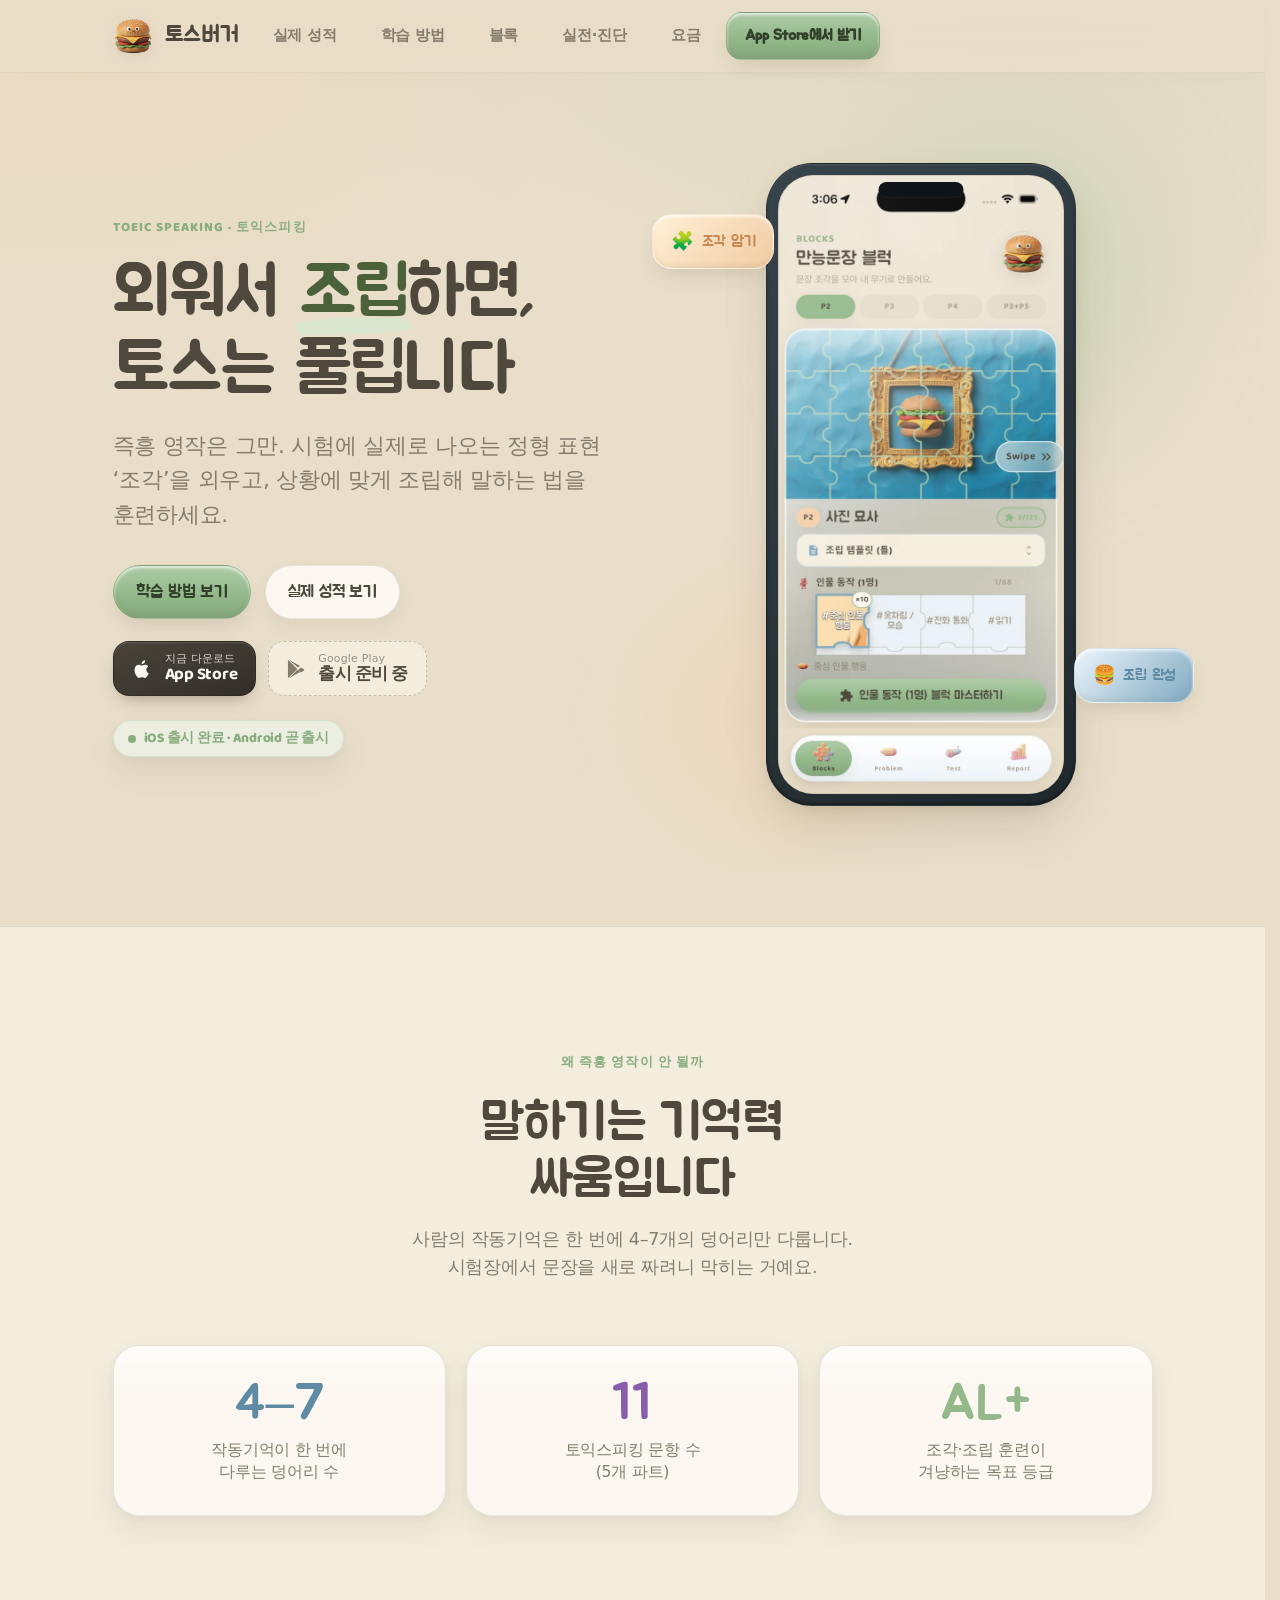
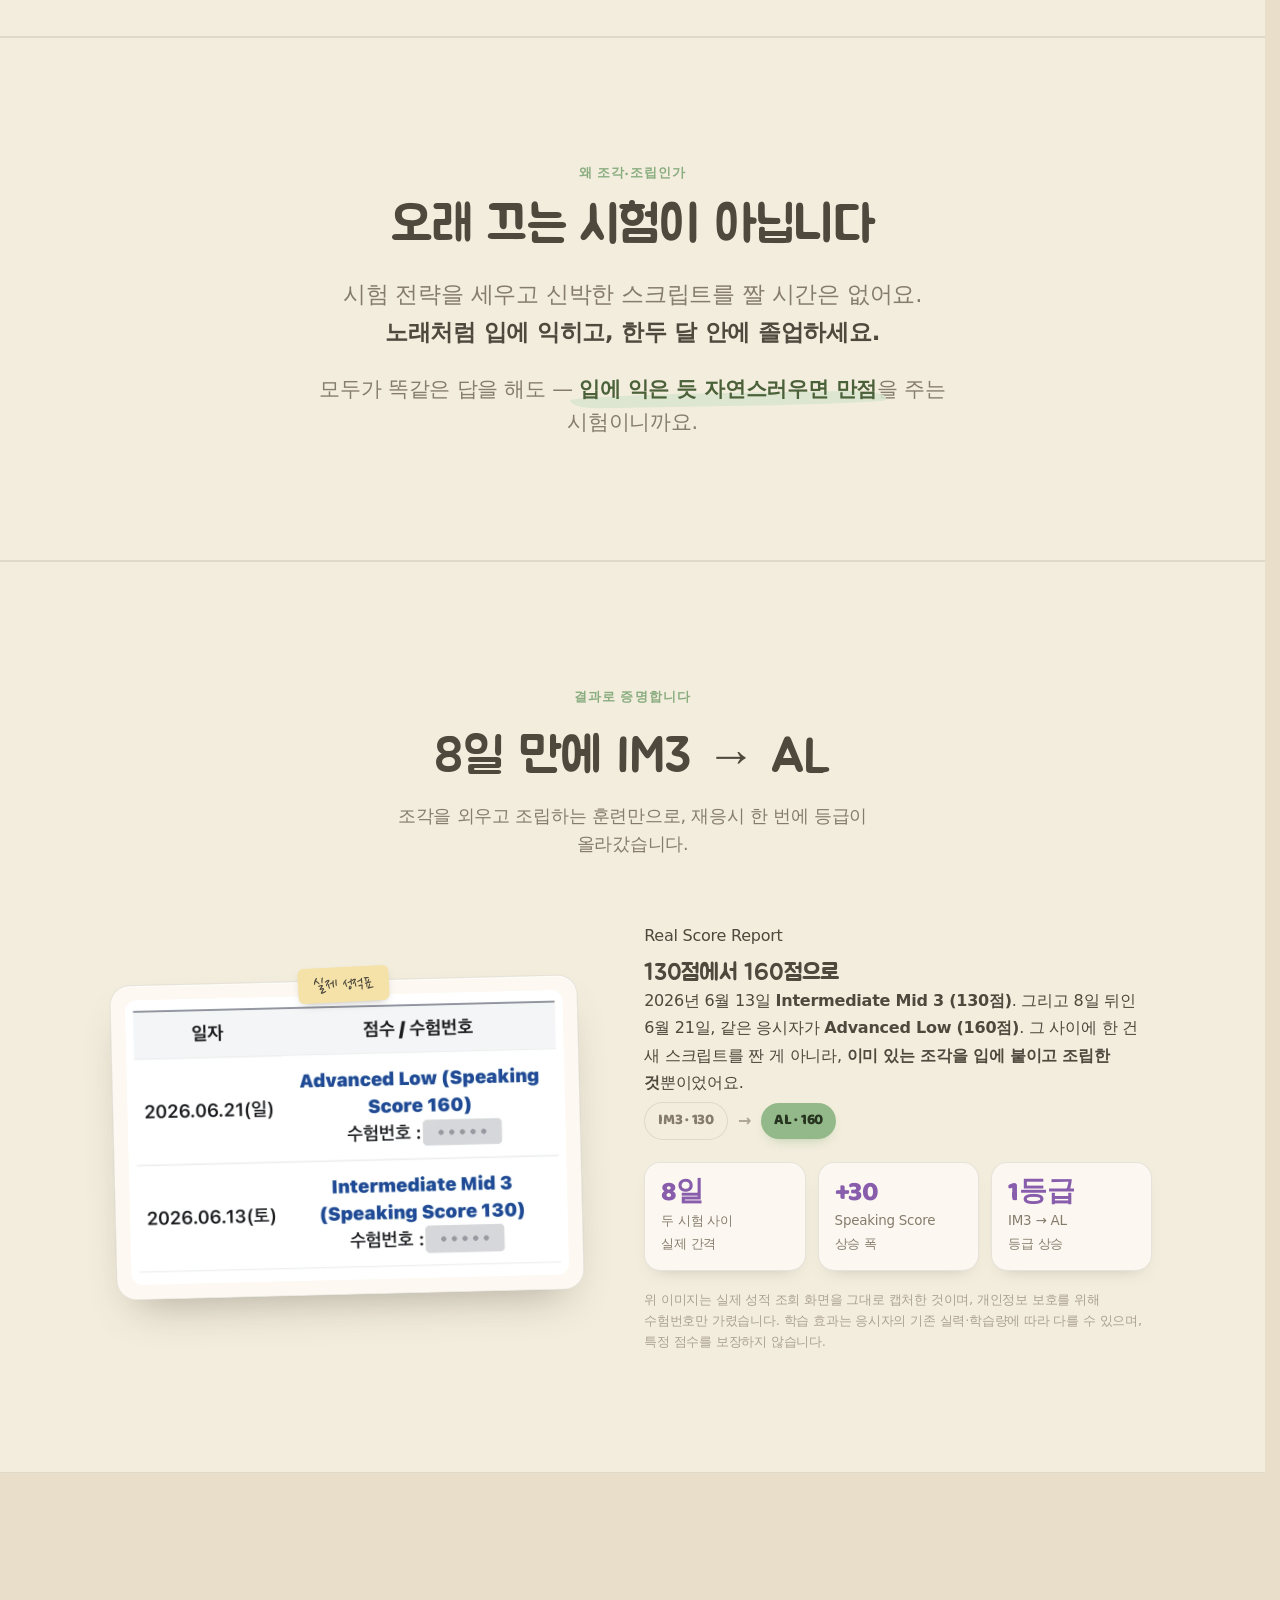
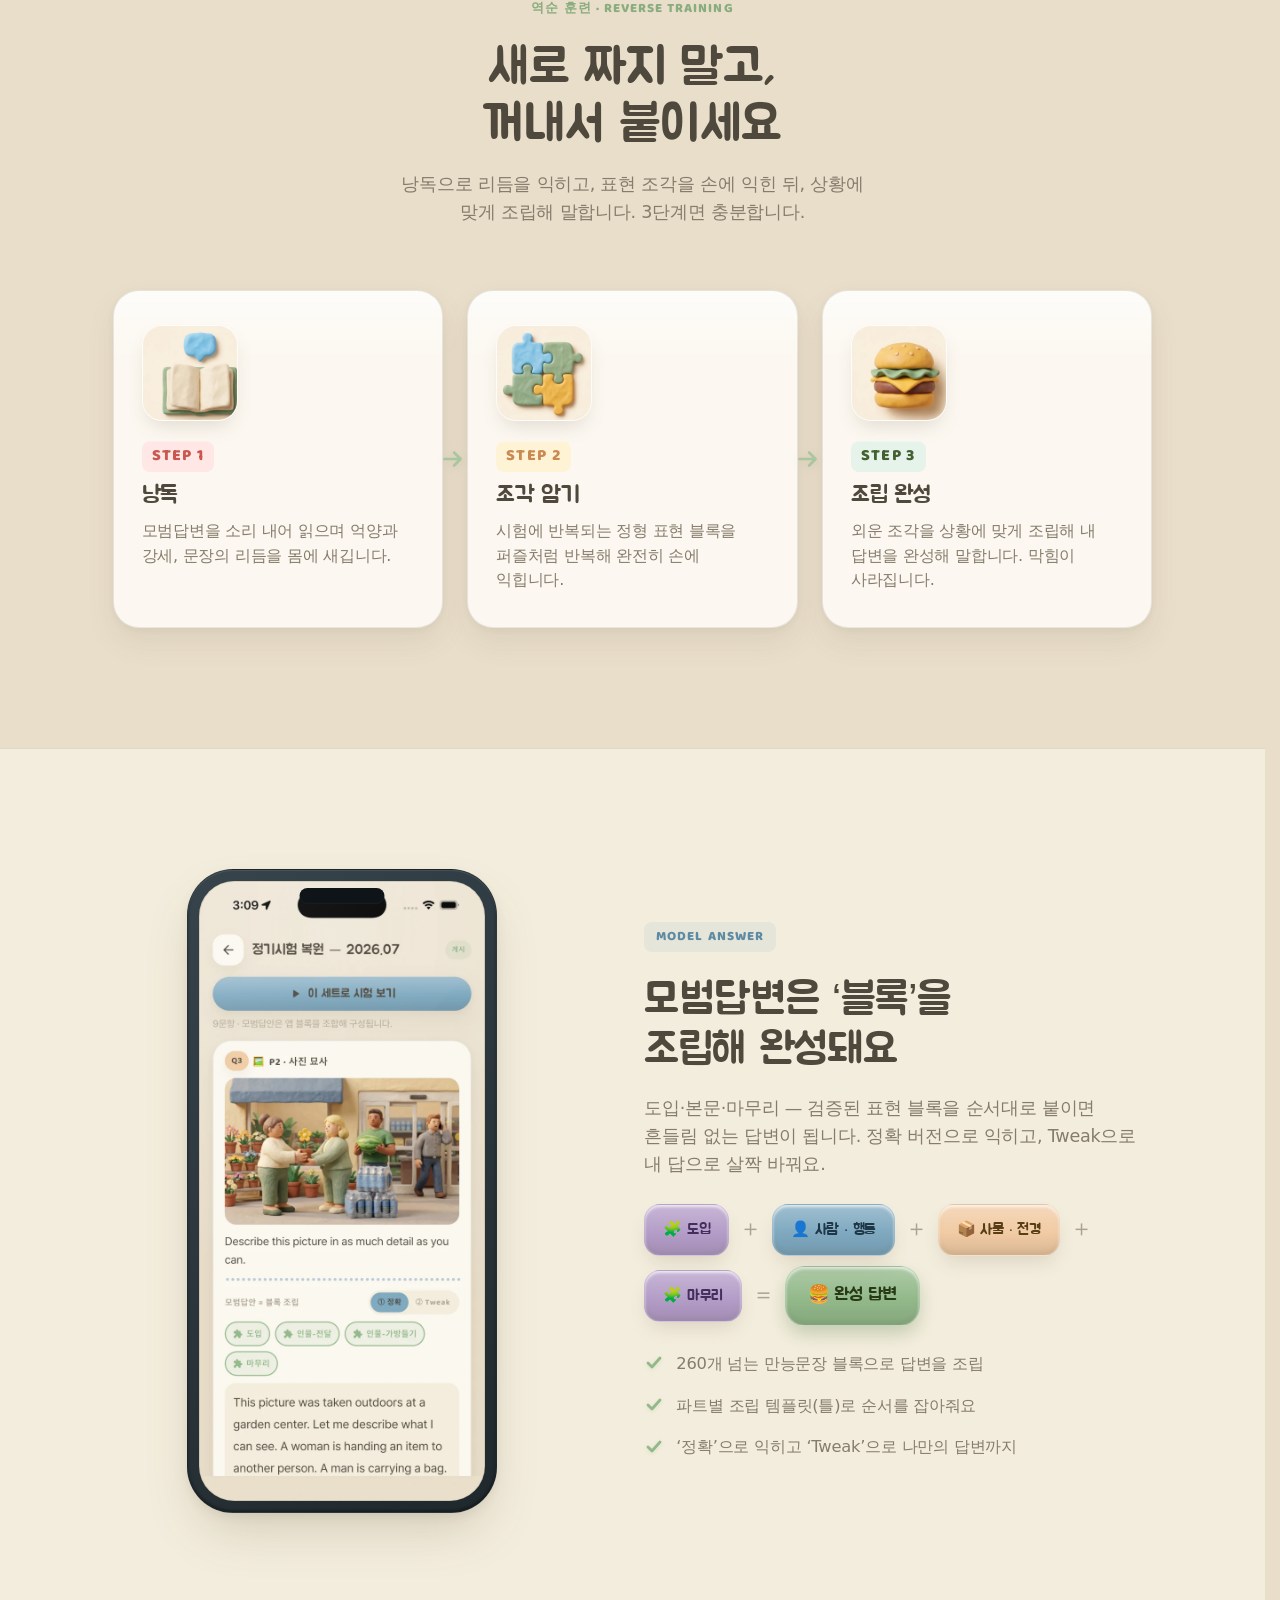
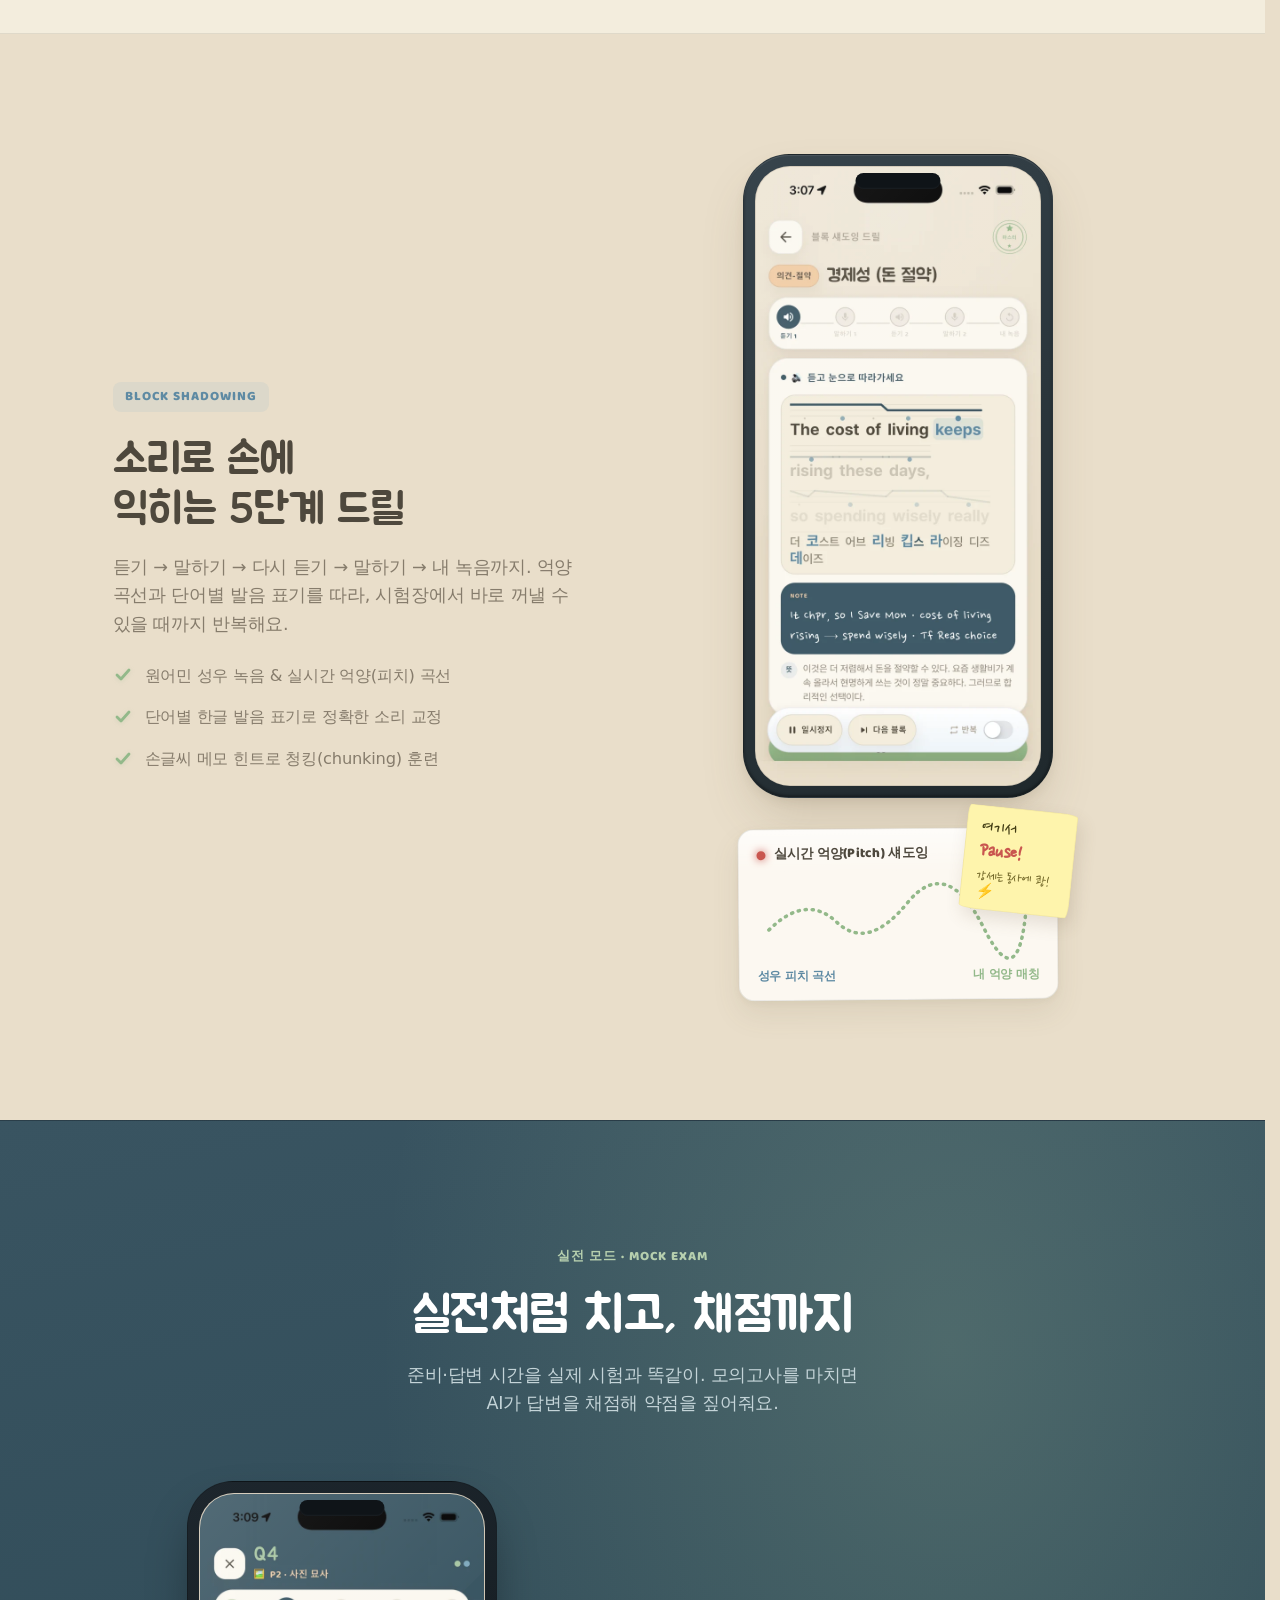
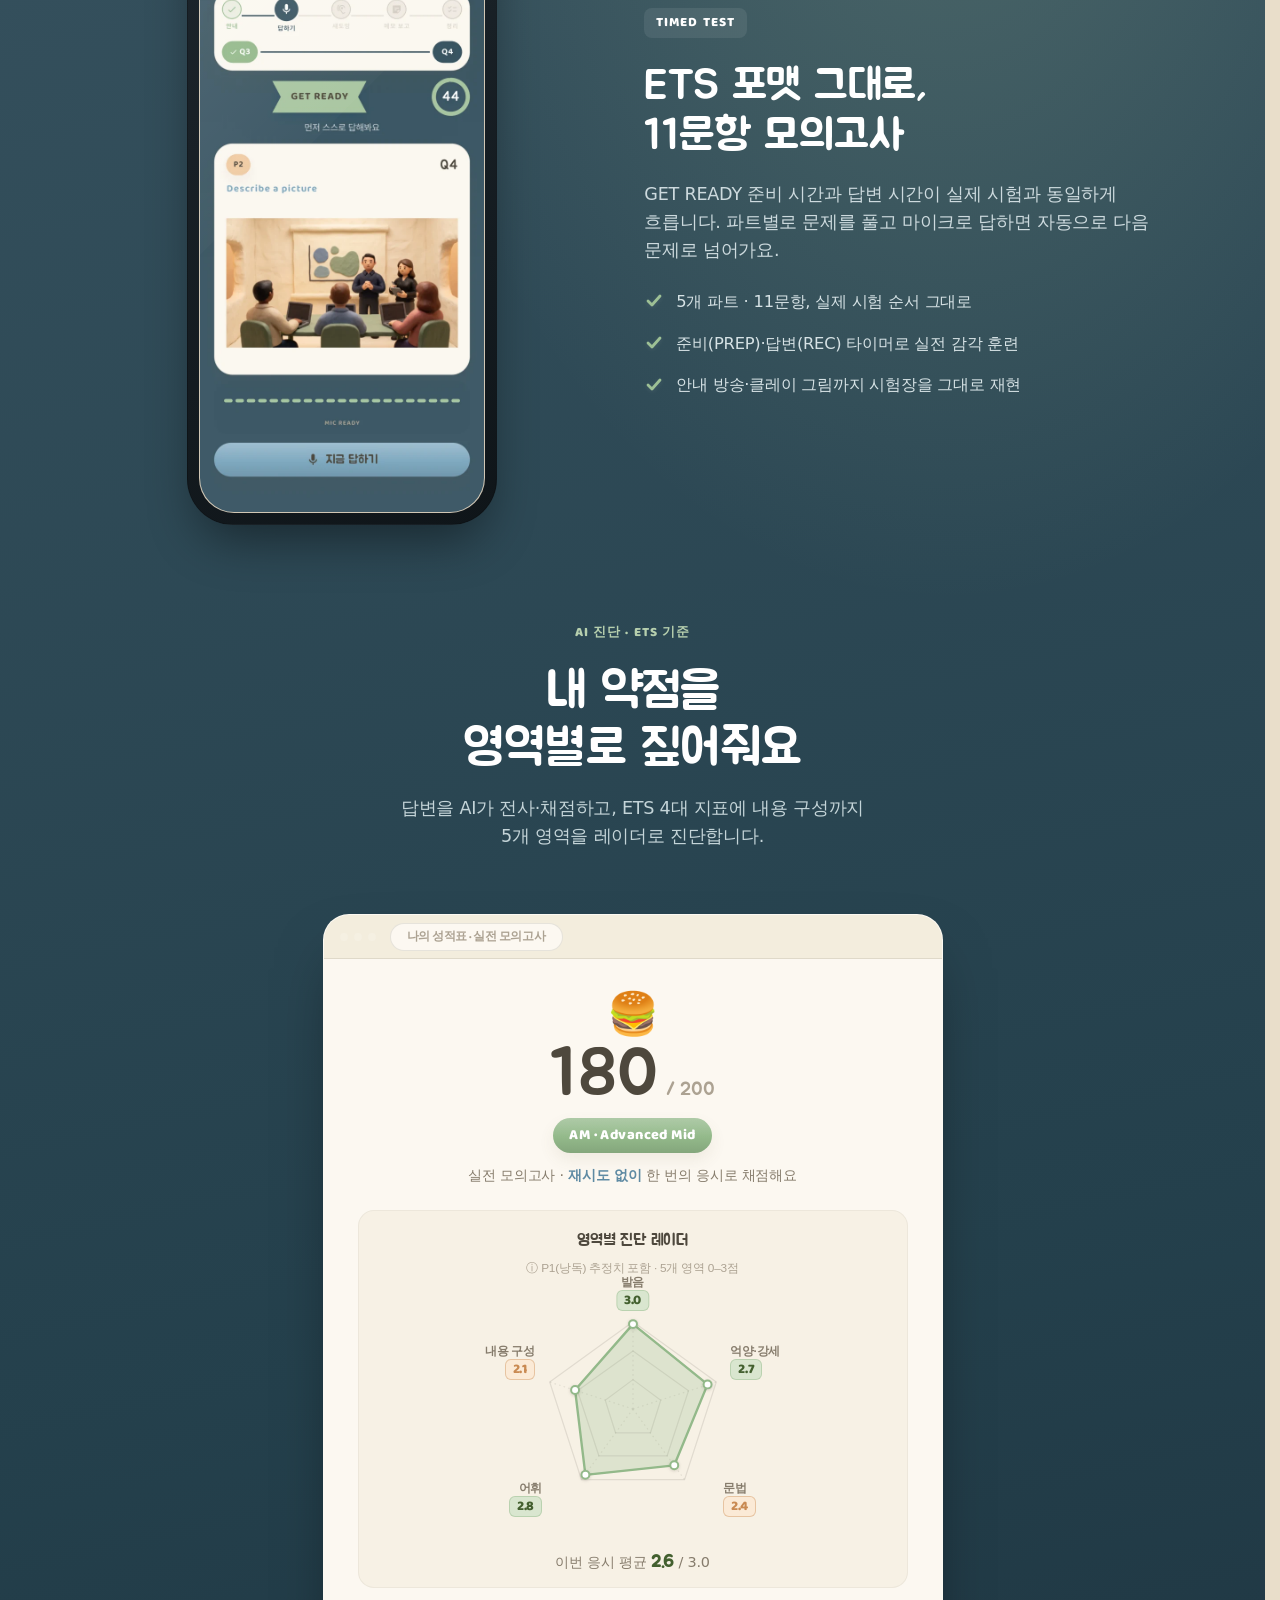
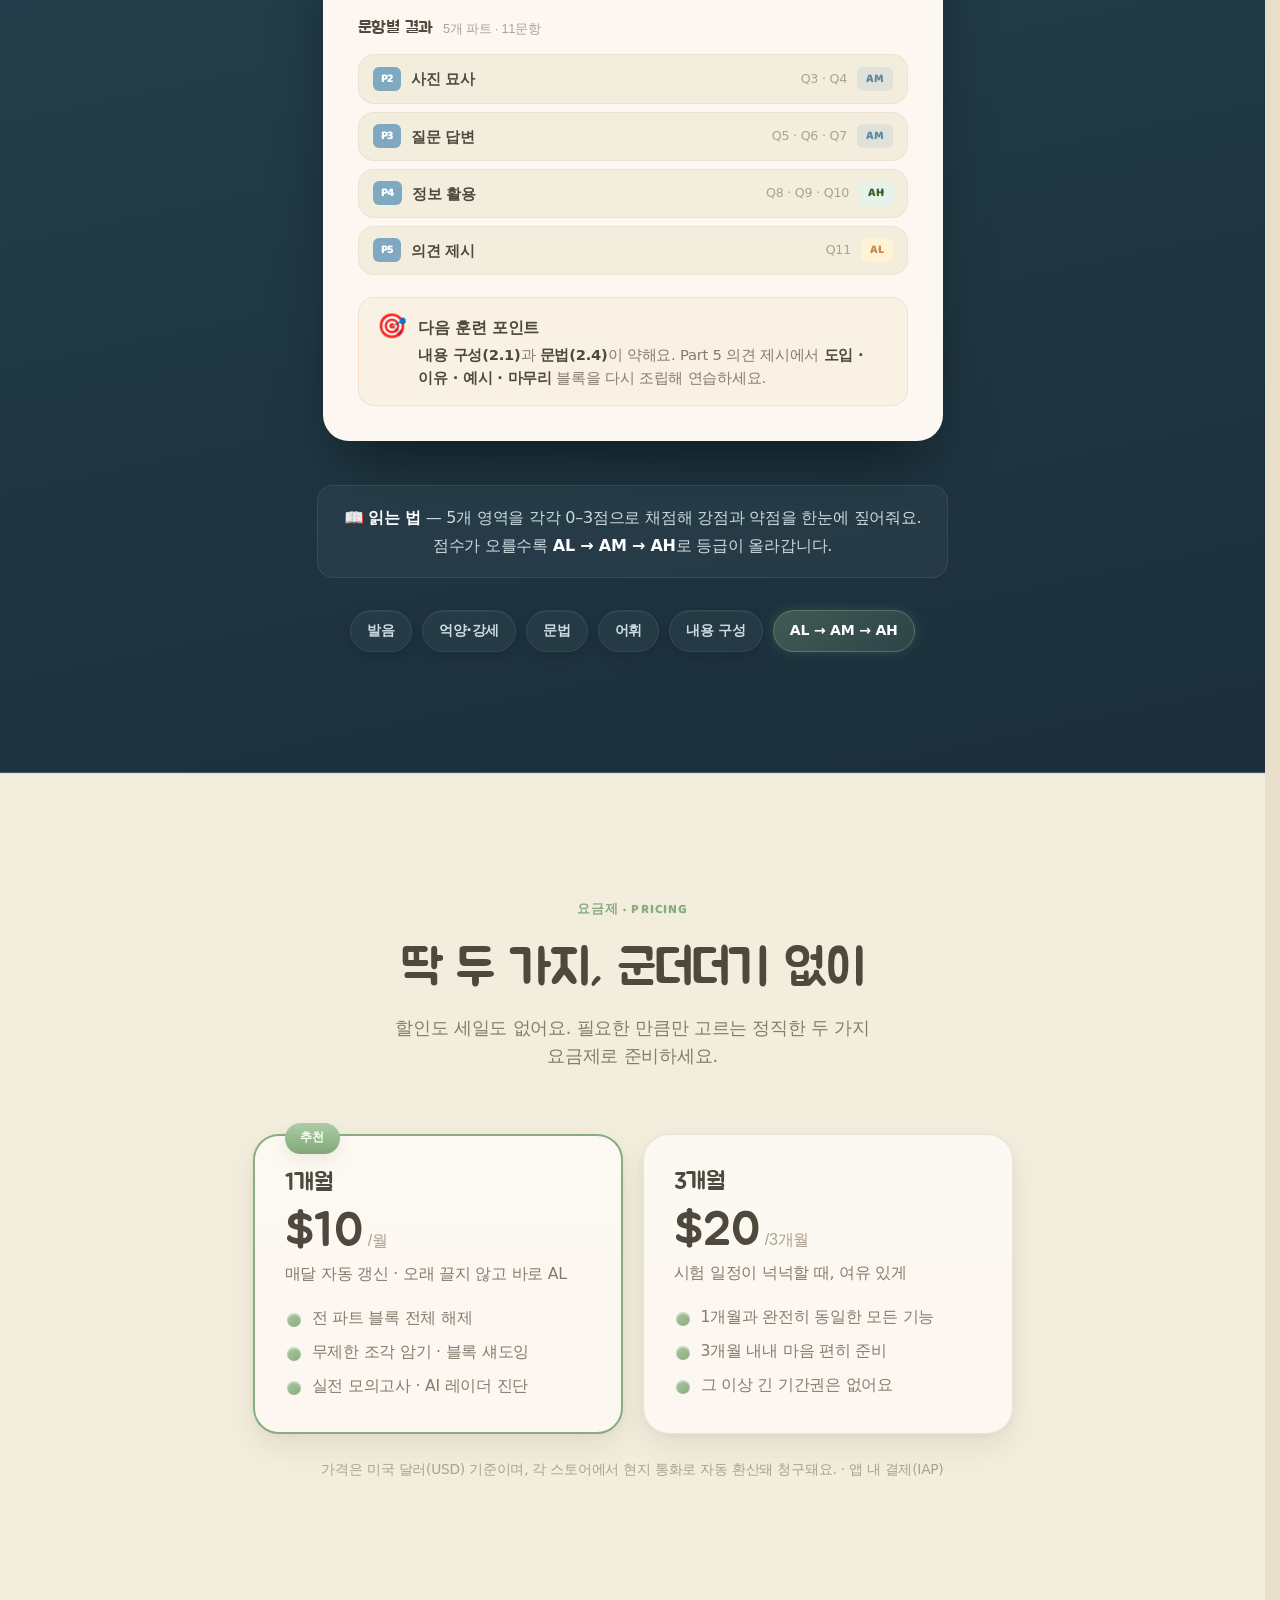
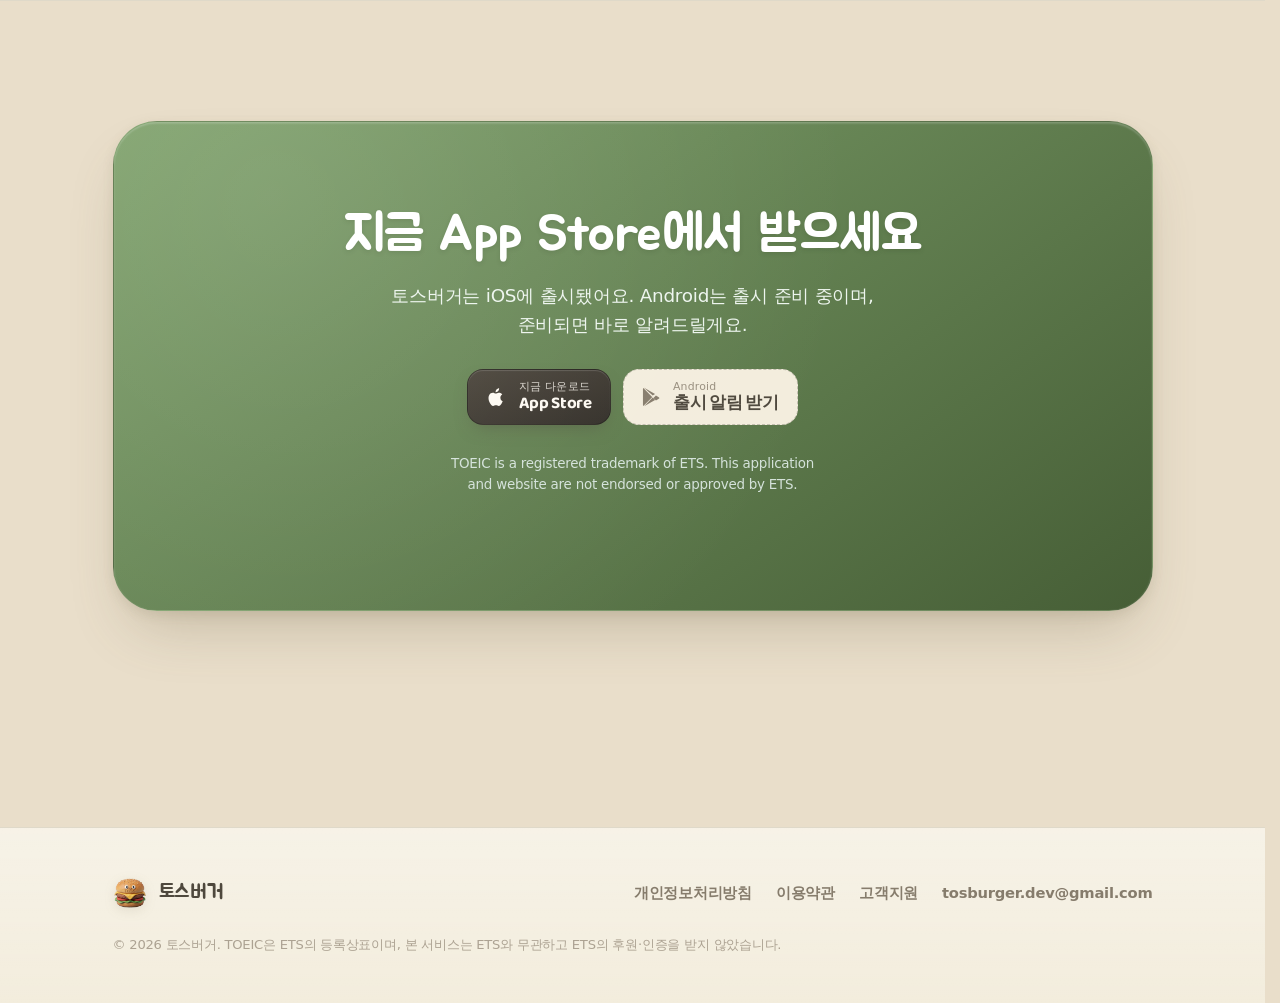
==== commit 91f85707: "Contact email → tosburger.dev@gmail.com The official app email is tosburger.dev@gmail.com. Replace e" ====
--- a/index.html
+++ b/index.html
@@ -1173,7 +1173,7 @@
             <svg width="24" height="24" viewBox="0 0 24 24" fill="currentColor" aria-hidden="true"><path d="M16.36 12.78c.02-2.2 1.8-3.26 1.88-3.31-1.02-1.5-2.61-1.7-3.18-1.72-1.35-.14-2.64.8-3.33.8-.69 0-1.75-.78-2.87-.76-1.48.02-2.84.86-3.6 2.18-1.53 2.66-.39 6.6 1.1 8.76.73 1.06 1.6 2.25 2.74 2.2 1.1-.04 1.52-.71 2.85-.71 1.33 0 1.7.71 2.87.69 1.18-.02 1.93-1.08 2.65-2.14.84-1.23 1.18-2.42 1.2-2.48-.03-.01-2.3-.88-2.32-3.5zM14.2 6.02c.6-.74 1.01-1.75.9-2.77-.87.04-1.94.59-2.57 1.31-.56.64-1.06 1.68-.93 2.67.97.08 1.98-.49 2.6-1.21z"/></svg>
             <span class="bs-txt"><span class="bs-sm">지금 다운로드</span><span class="bs-lg">App Store</span></span>
           </a>
-          <a class="badge-store soon" href="mailto:support@tosburger.com?subject=토스버거 Android 출시 소식 받기"
+          <a class="badge-store soon" href="mailto:tosburger.dev@gmail.com?subject=토스버거 Android 출시 소식 받기"
              aria-label="Android 출시 소식 받기">
             <svg width="22" height="22" viewBox="0 0 24 24" fill="currentColor" aria-hidden="true"><path d="M3.6 2.3c-.24.25-.38.64-.38 1.15v17.1c0 .51.14.9.38 1.15l.06.06 9.58-9.58v-.23L3.66 2.24l-.06.06zm12.85 6.4L13.9 10.3v.01L4.32 1.96l.14-.08 11.99 6.82zM4.46 22.12l9.44-9.44 2.55 2.55-11.99 6.82-.14-.07zm12.9-6.34l-2.7-2.7 2.7-2.7 3.13 1.78c.9.51.9 1.33 0 1.84l-3.13 1.78z"/></svg>
             <span class="bs-txt"><span class="bs-sm">Android</span><span class="bs-lg">출시 알림 받기</span></span>
@@ -1194,7 +1194,7 @@
         <a href="/privacy/">개인정보처리방침</a>
         <a href="/terms/">이용약관</a>
         <a href="/support/">고객지원</a>
-        <a href="mailto:support@tosburger.com">support@tosburger.com</a>
+        <a href="mailto:tosburger.dev@gmail.com">tosburger.dev@gmail.com</a>
       </nav>
     </div>
     <p class="foot-legal">© 2026 토스버거. TOEIC은 ETS의 등록상표이며, 본 서비스는 ETS와 무관하고 ETS의 후원·인증을 받지 않았습니다.</p>
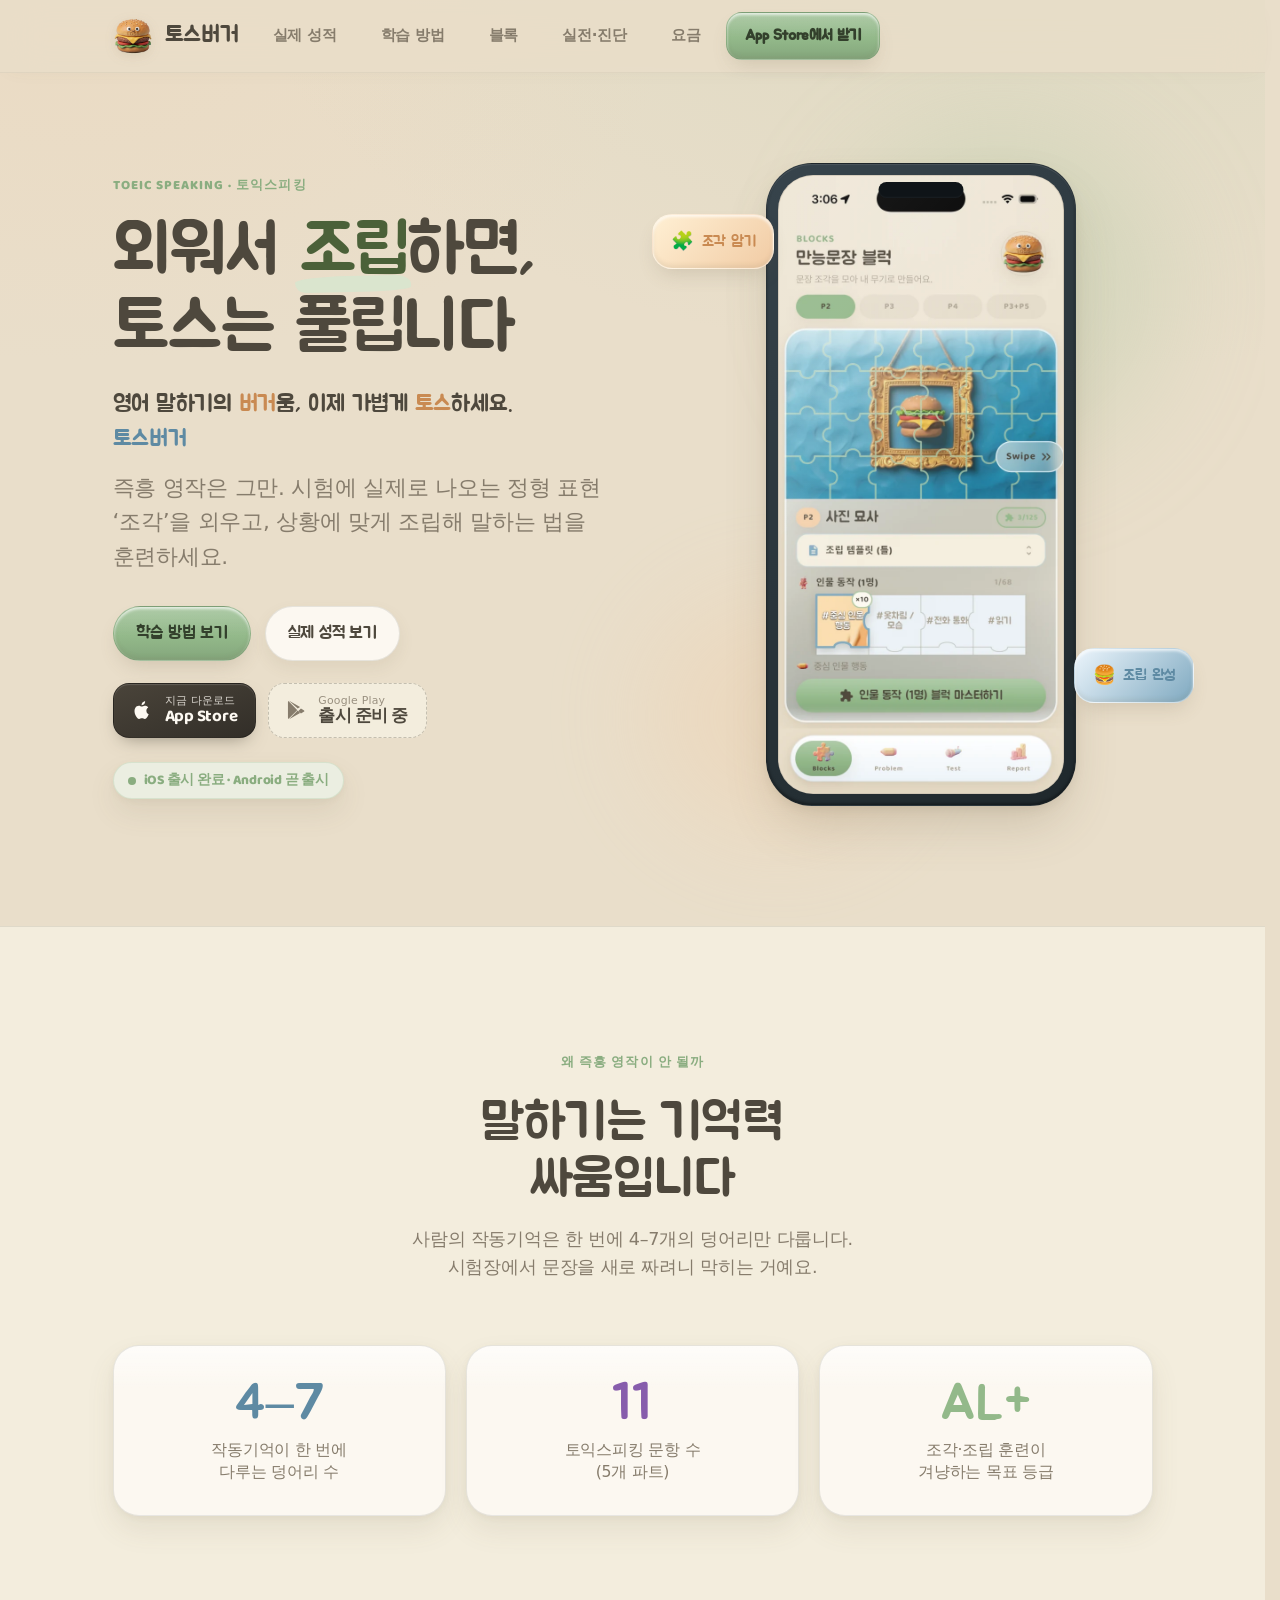
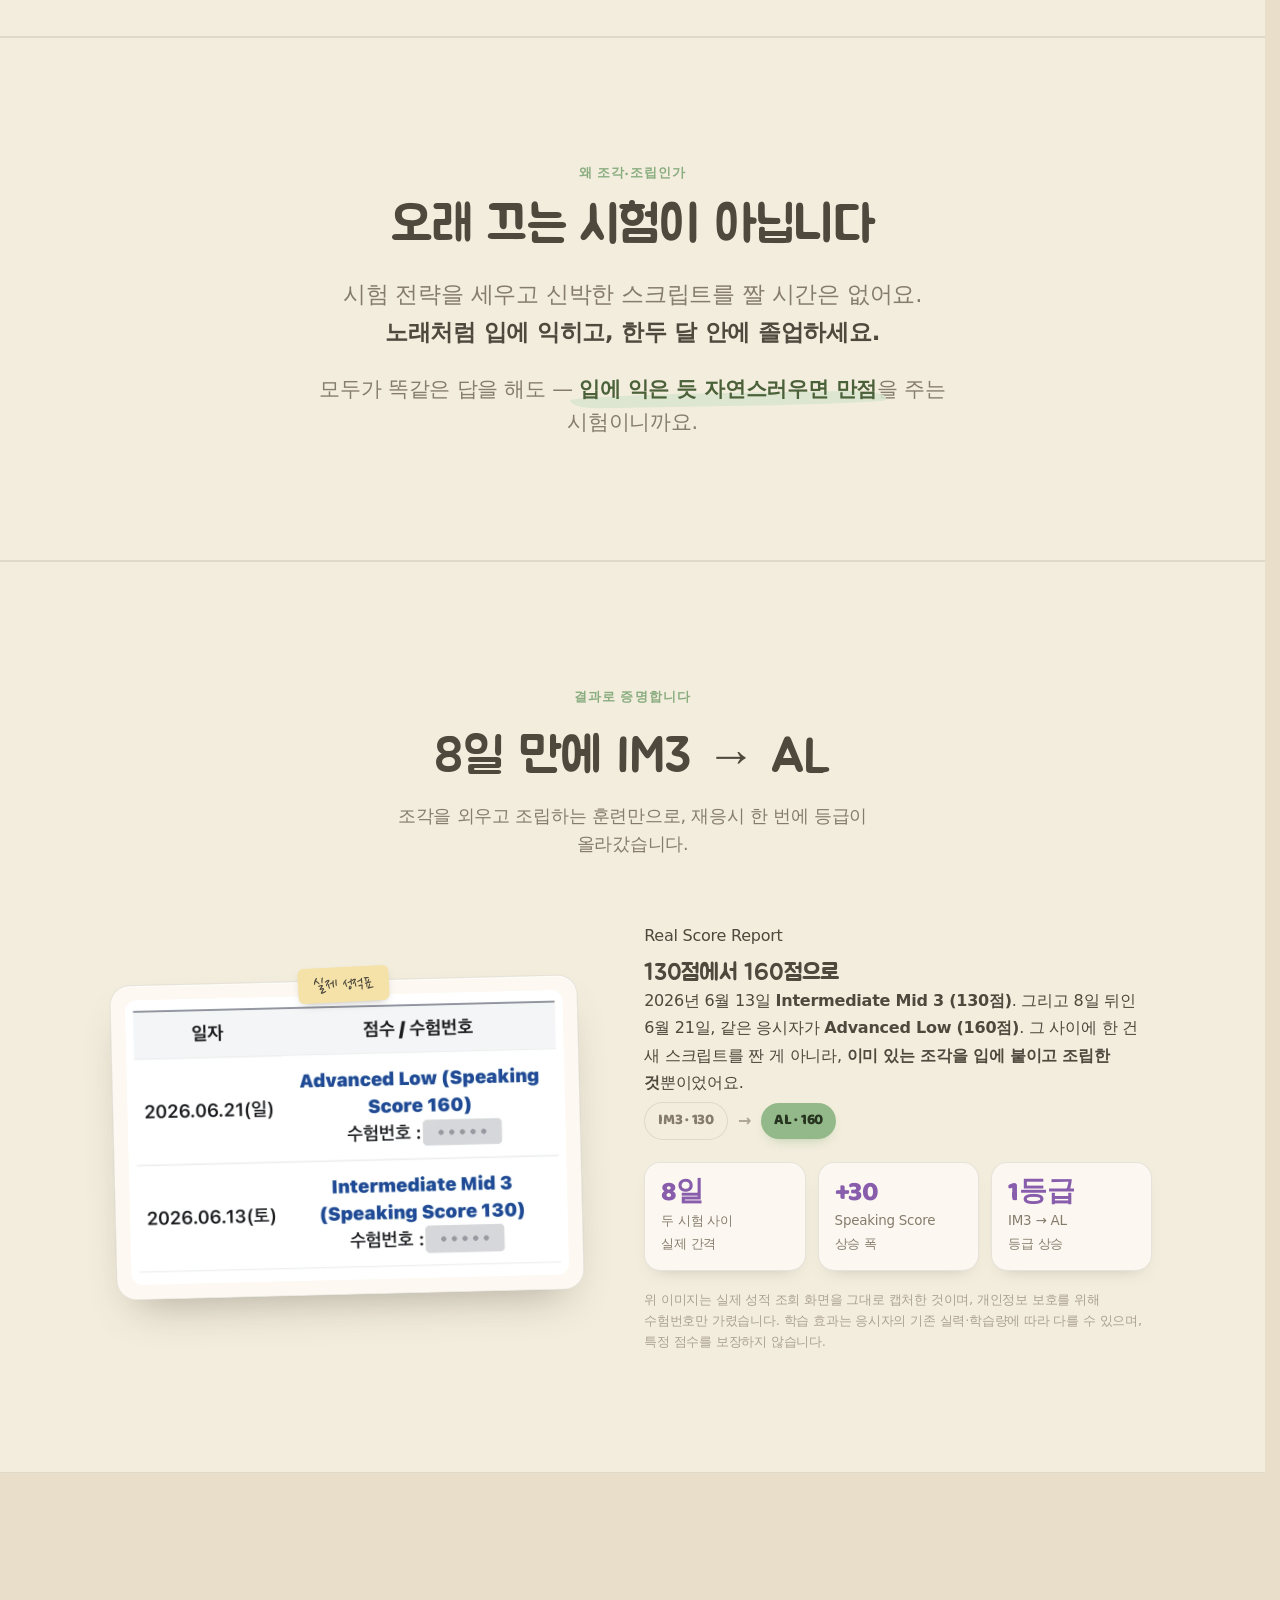
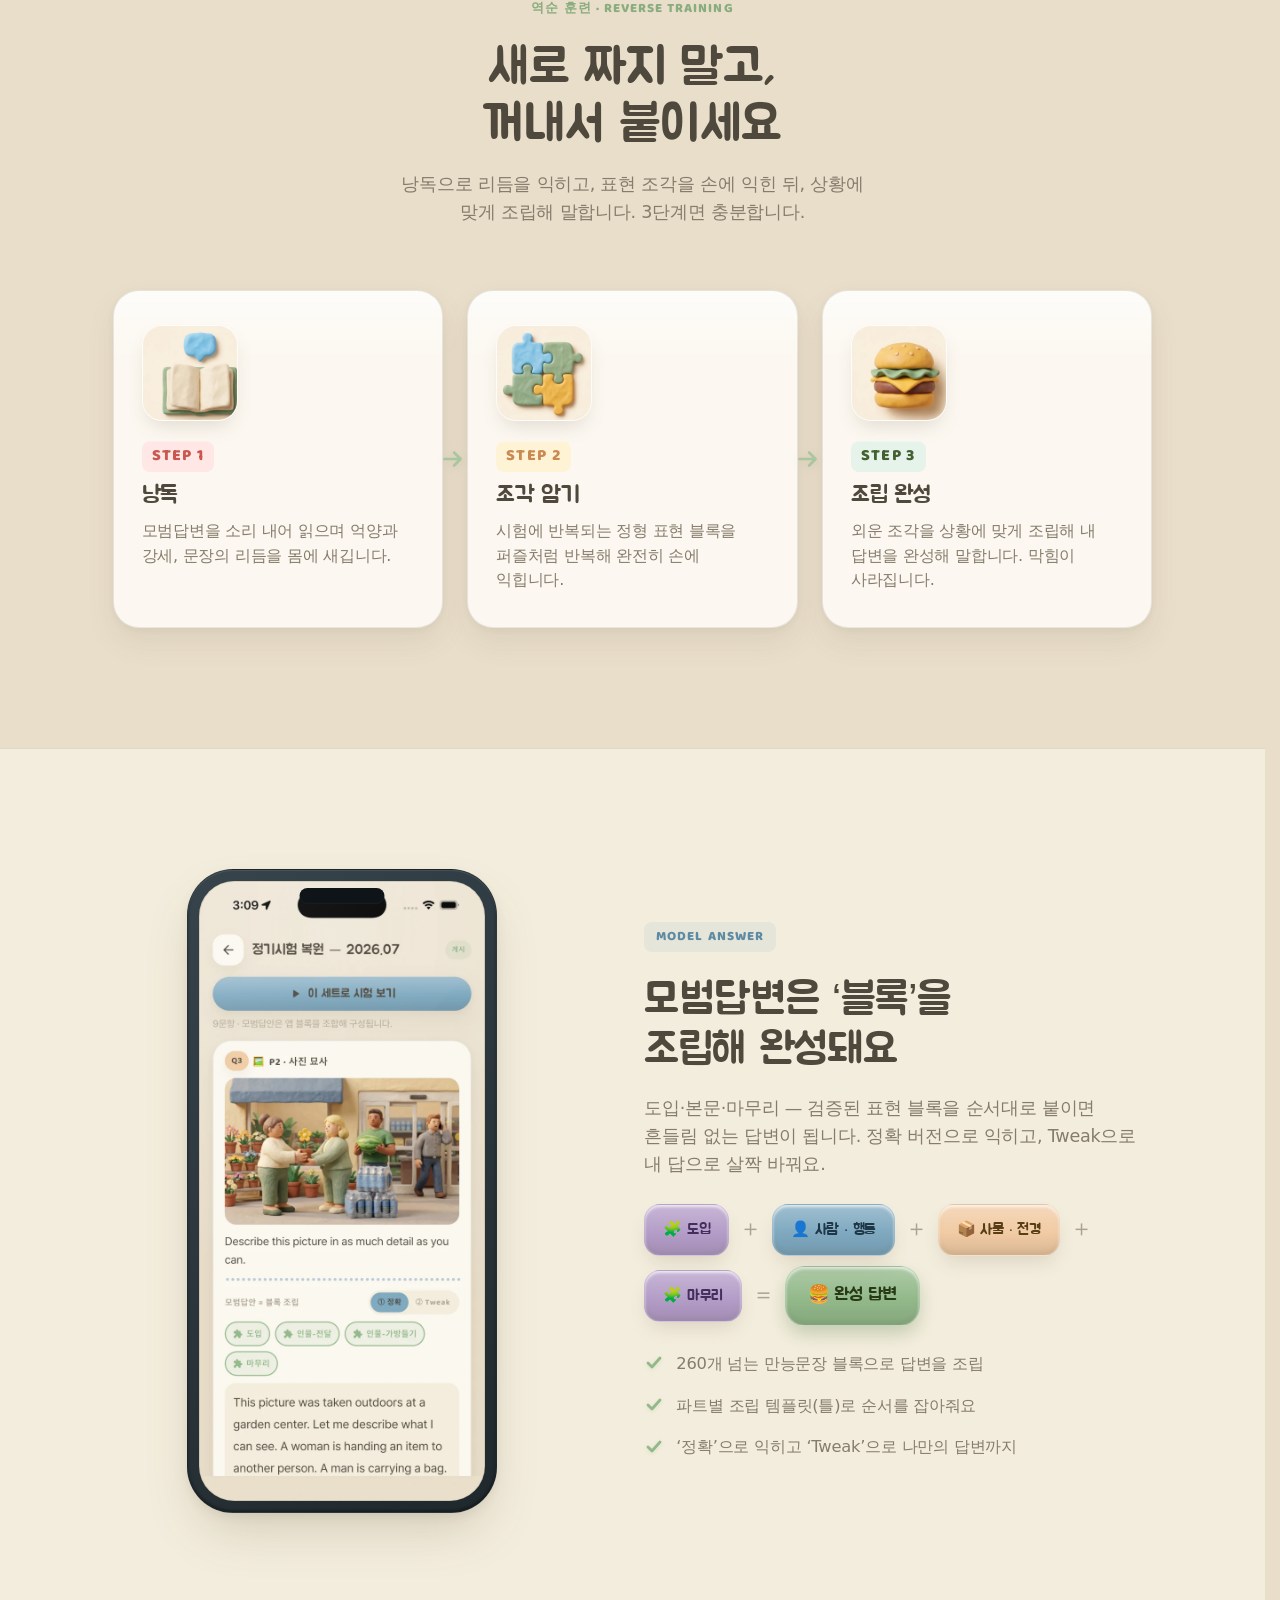
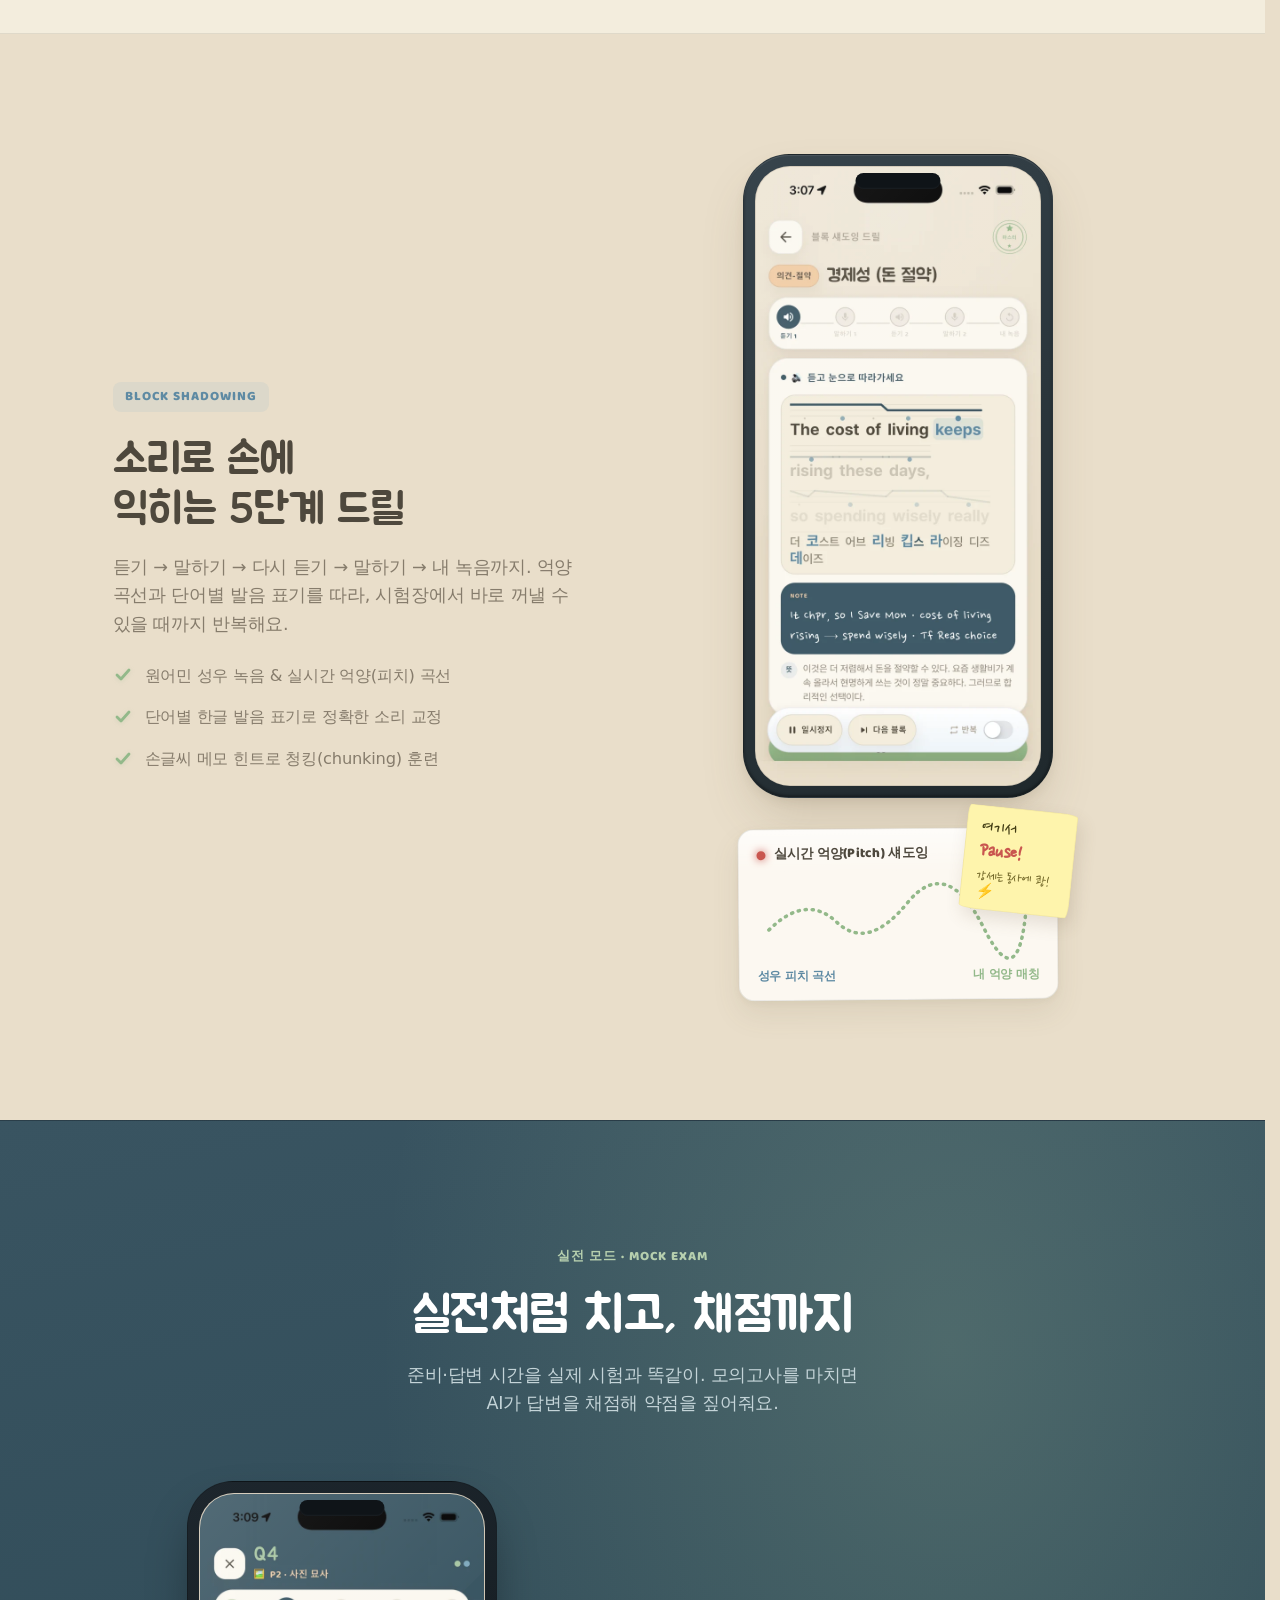
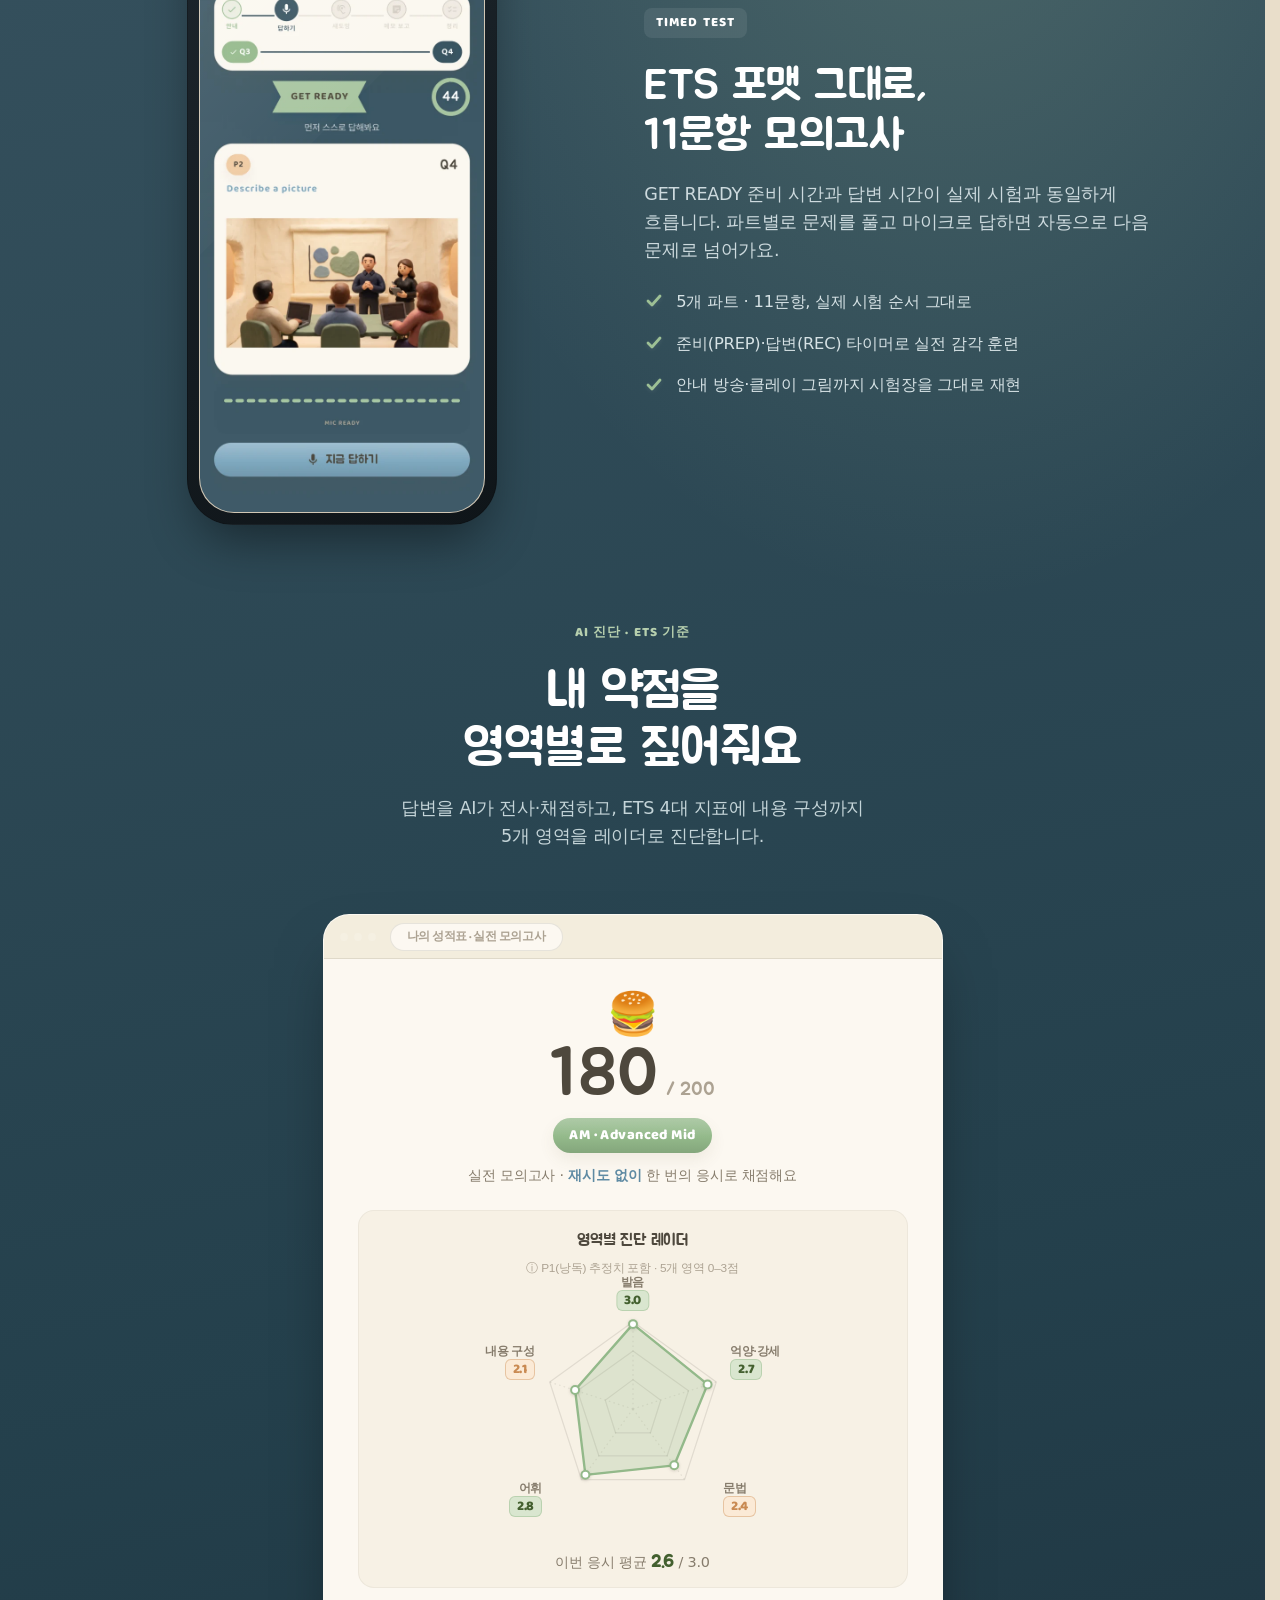
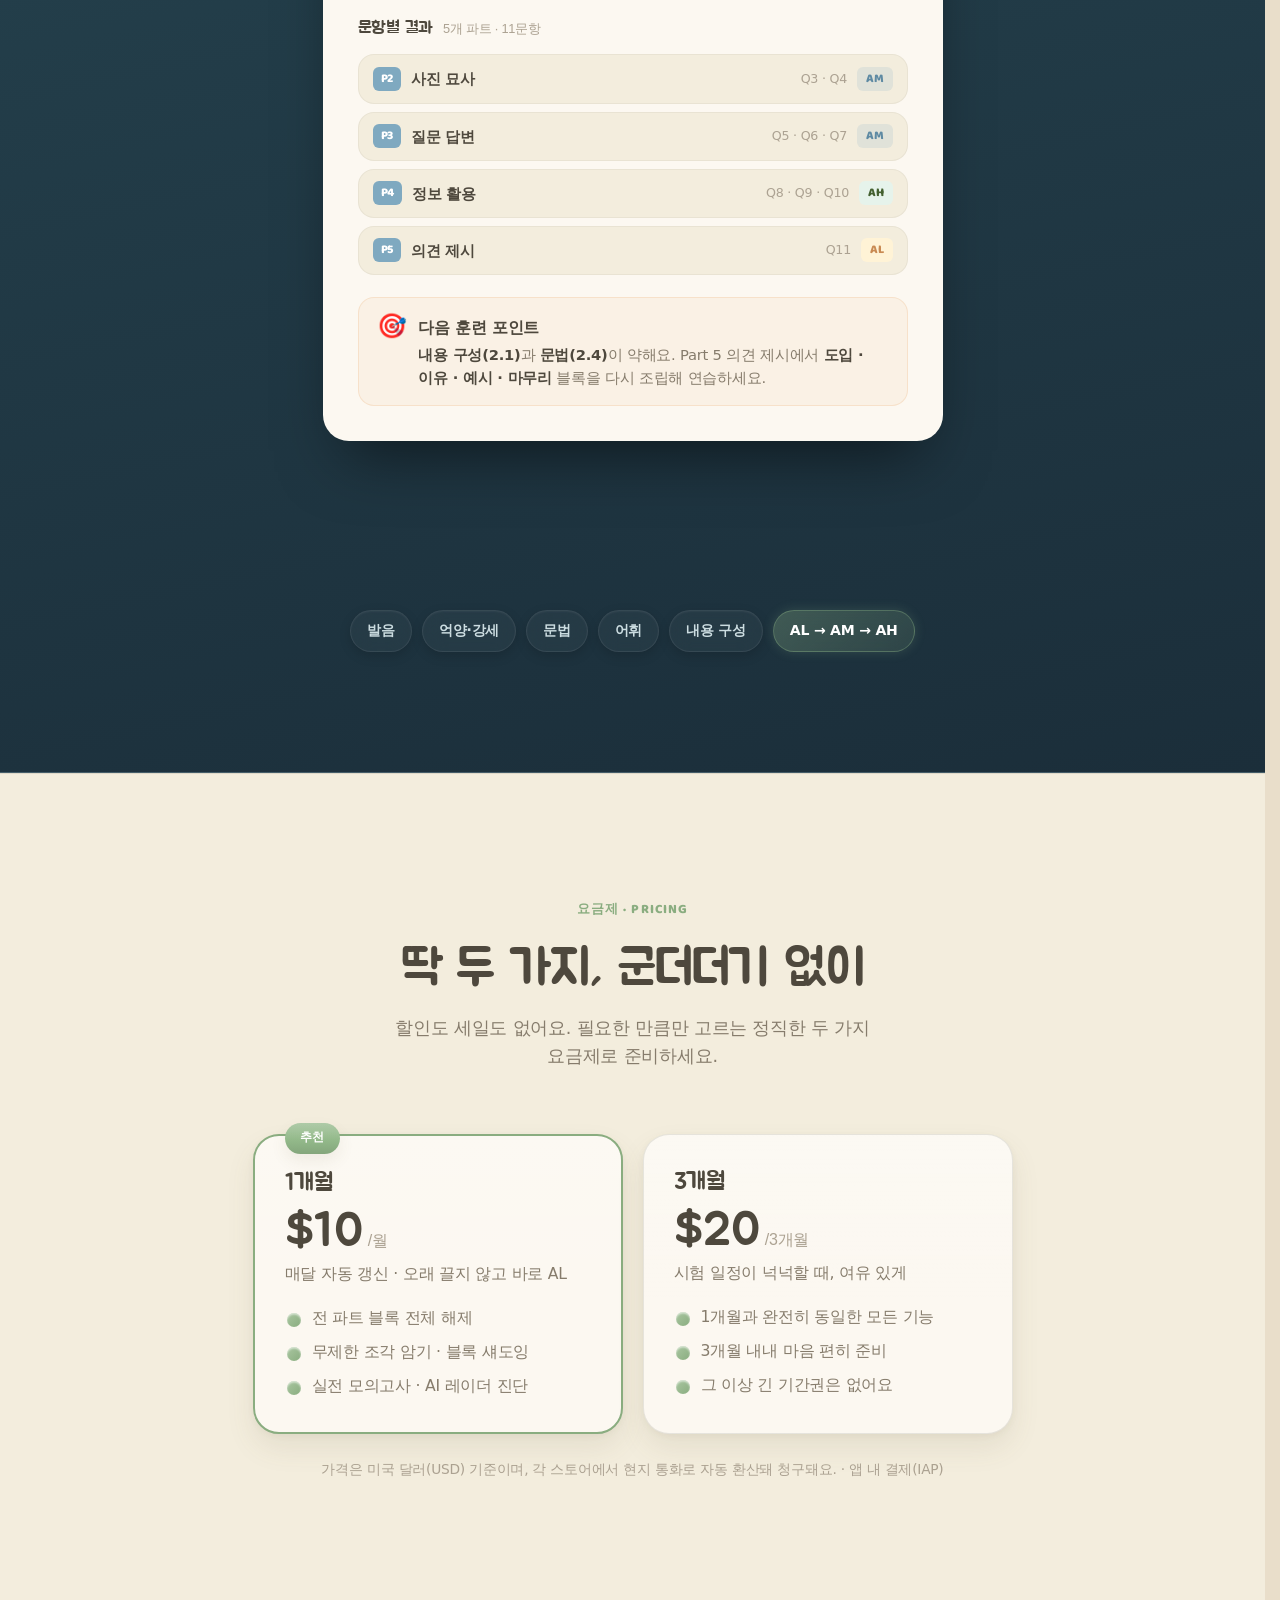
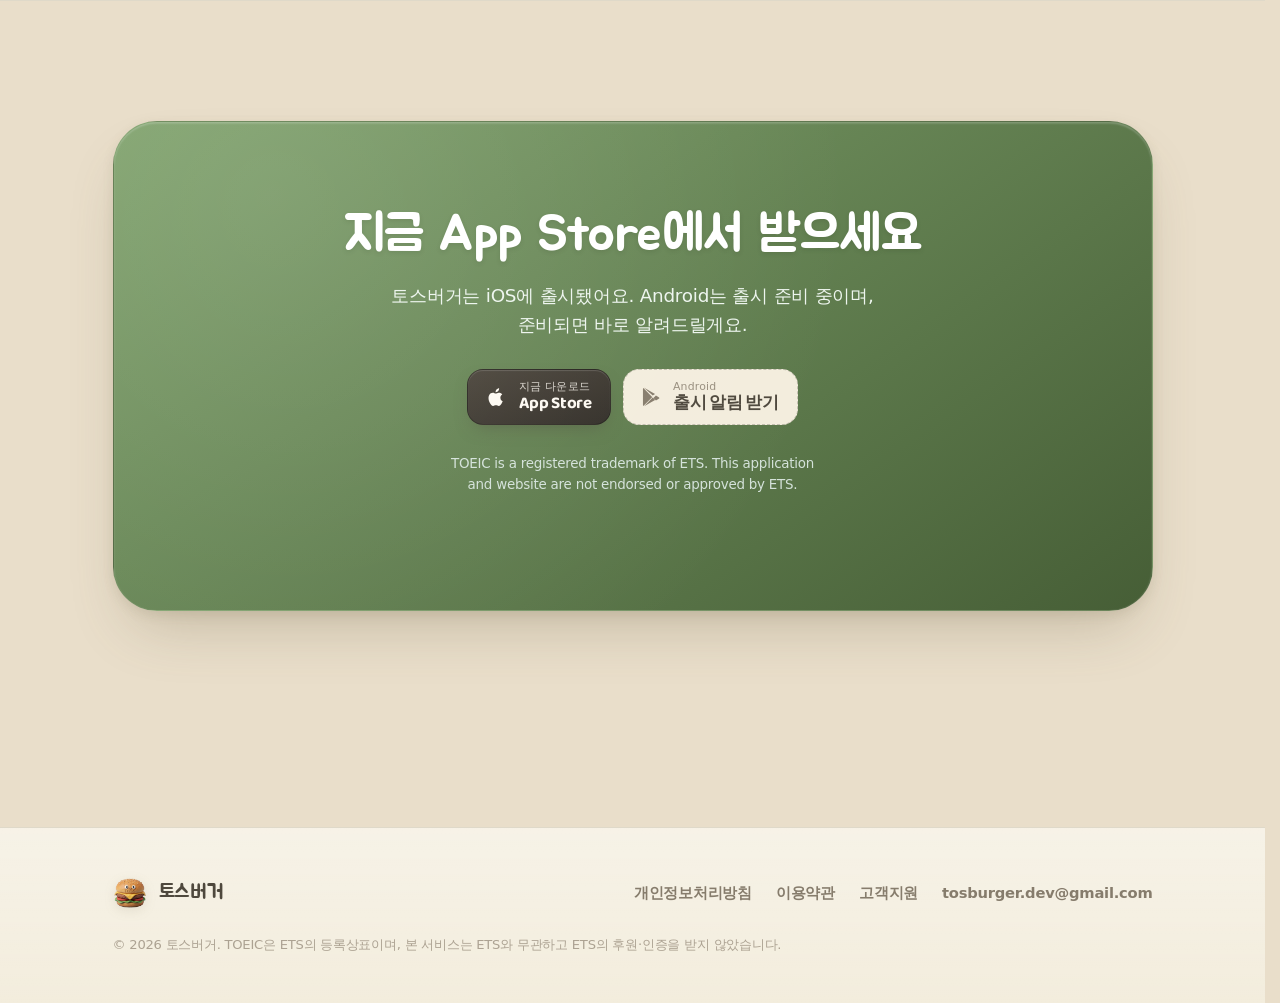
==== commit 31a1f348: "hero: add the brand slogan '영어 말하기의 버거움, 이제 가볍게 토스하세요. 토스버거' Owner-supplied marketing headline. Plac" ====
--- a/index.html
+++ b/index.html
@@ -119,6 +119,17 @@
     opacity: 0.9; 
   }
   
+  /* Brand slogan — the 버거움/토스 wordplay, sits between h1 and the lead */
+  .hero p.slogan {
+    font-family: "Jua", sans-serif;
+    font-size: clamp(1.12rem, 2.5vw, 1.45rem);
+    color: var(--ink);
+    line-height: 1.5;
+    margin: 0 0 14px;
+    max-width: 34ch;
+  }
+  .hero p.slogan .pun { color: var(--cheese-dark); }
+  .hero p.slogan .brand { color: var(--tomato-dark); }
   .hero p.lead { font-size: clamp(1.1rem, 2.4vw, 1.35rem); color: var(--ink-soft); max-width: 36ch; line-height: 1.6; }
   .hero .cta { display: flex; flex-wrap: wrap; gap: 14px; margin-top: 32px; }
   .hero .note { margin-top: 24px; }
@@ -805,6 +816,7 @@
       <div>
         <span class="eyebrow">TOEIC Speaking · 토익스피킹</span>
         <h1>외워서 <span class="hl">조립</span>하면,<br>토스는 풀립니다</h1>
+        <p class="slogan">영어 말하기의 <span class="pun">버거</span>움, 이제 가볍게 <span class="pun">토스</span>하세요. <span class="brand">토스버거</span></p>
         <p class="lead">즉흥 영작은 그만. 시험에 실제로 나오는 정형 표현 ‘조각’을 외우고, 상황에 맞게 조립해 말하는 법을 훈련하세요.</p>
         <div class="cta">
           <a class="btn btn-primary" href="#method">학습 방법 보기</a>
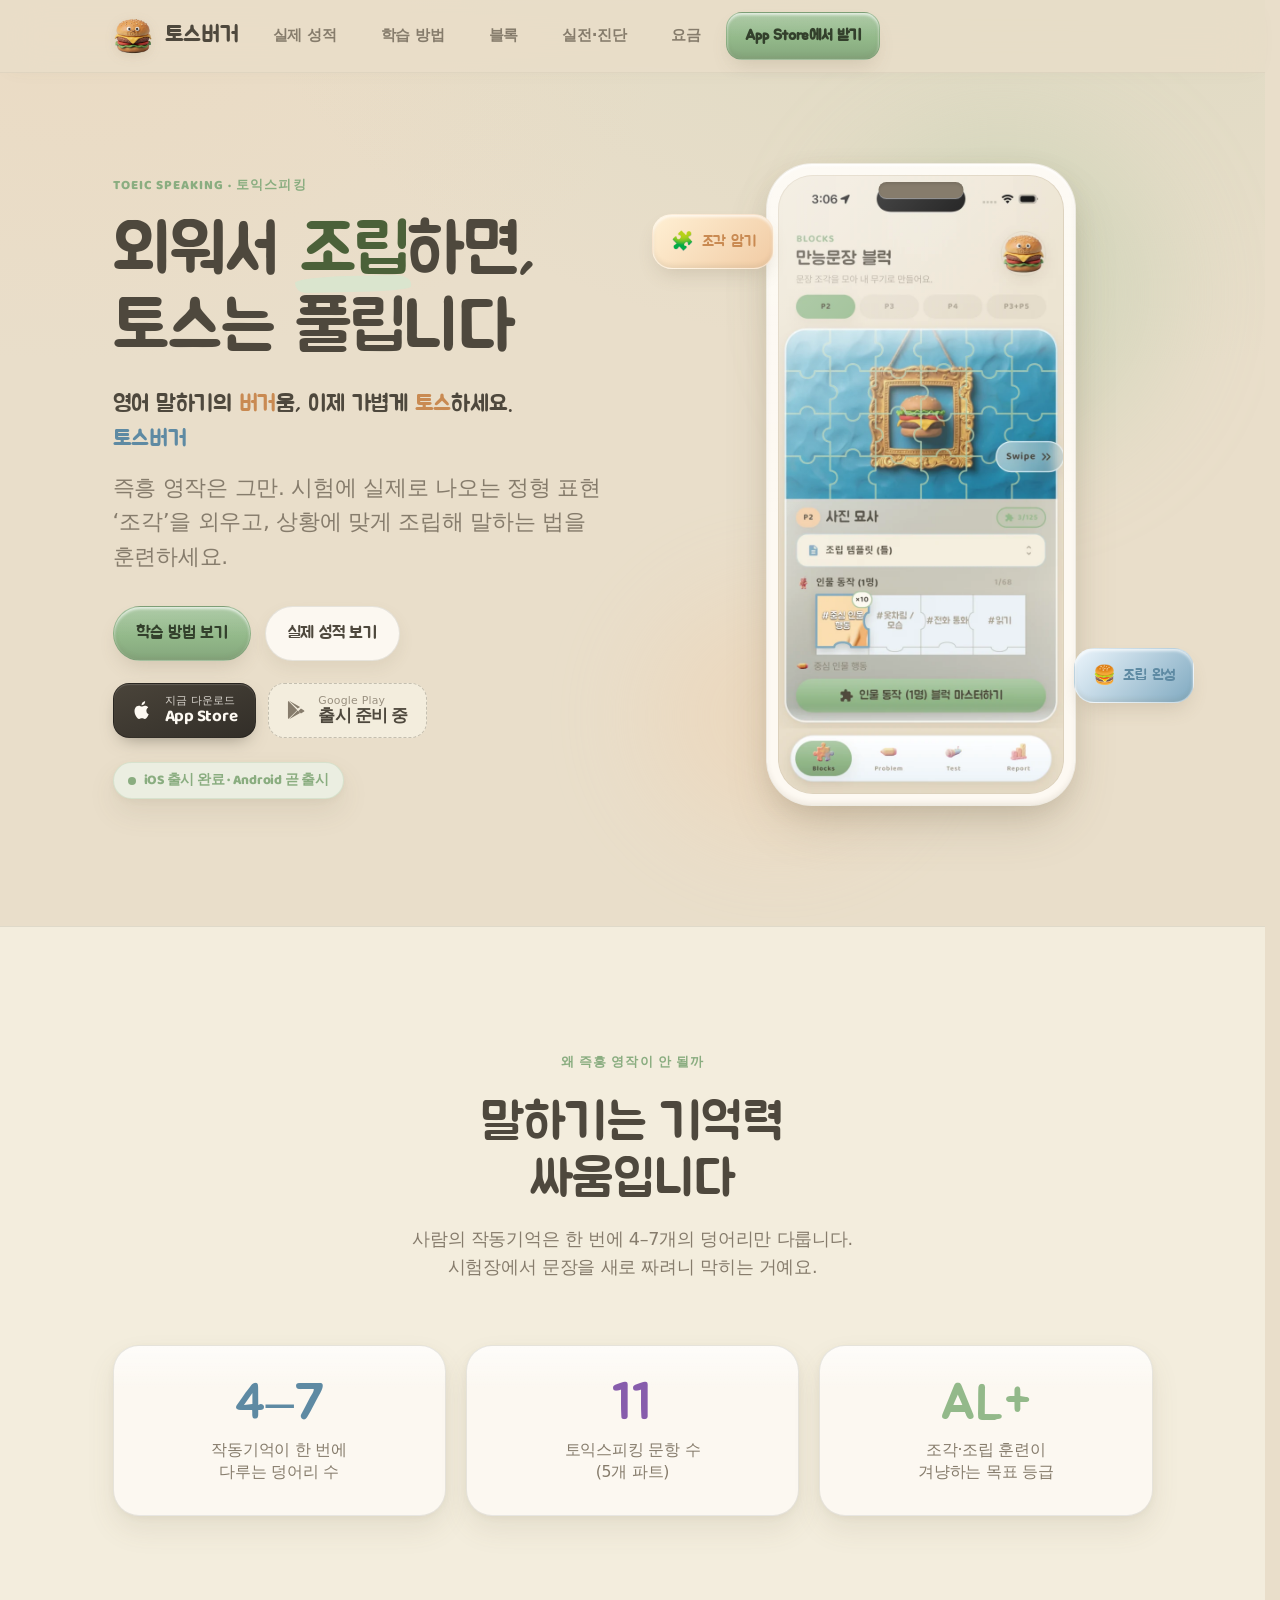
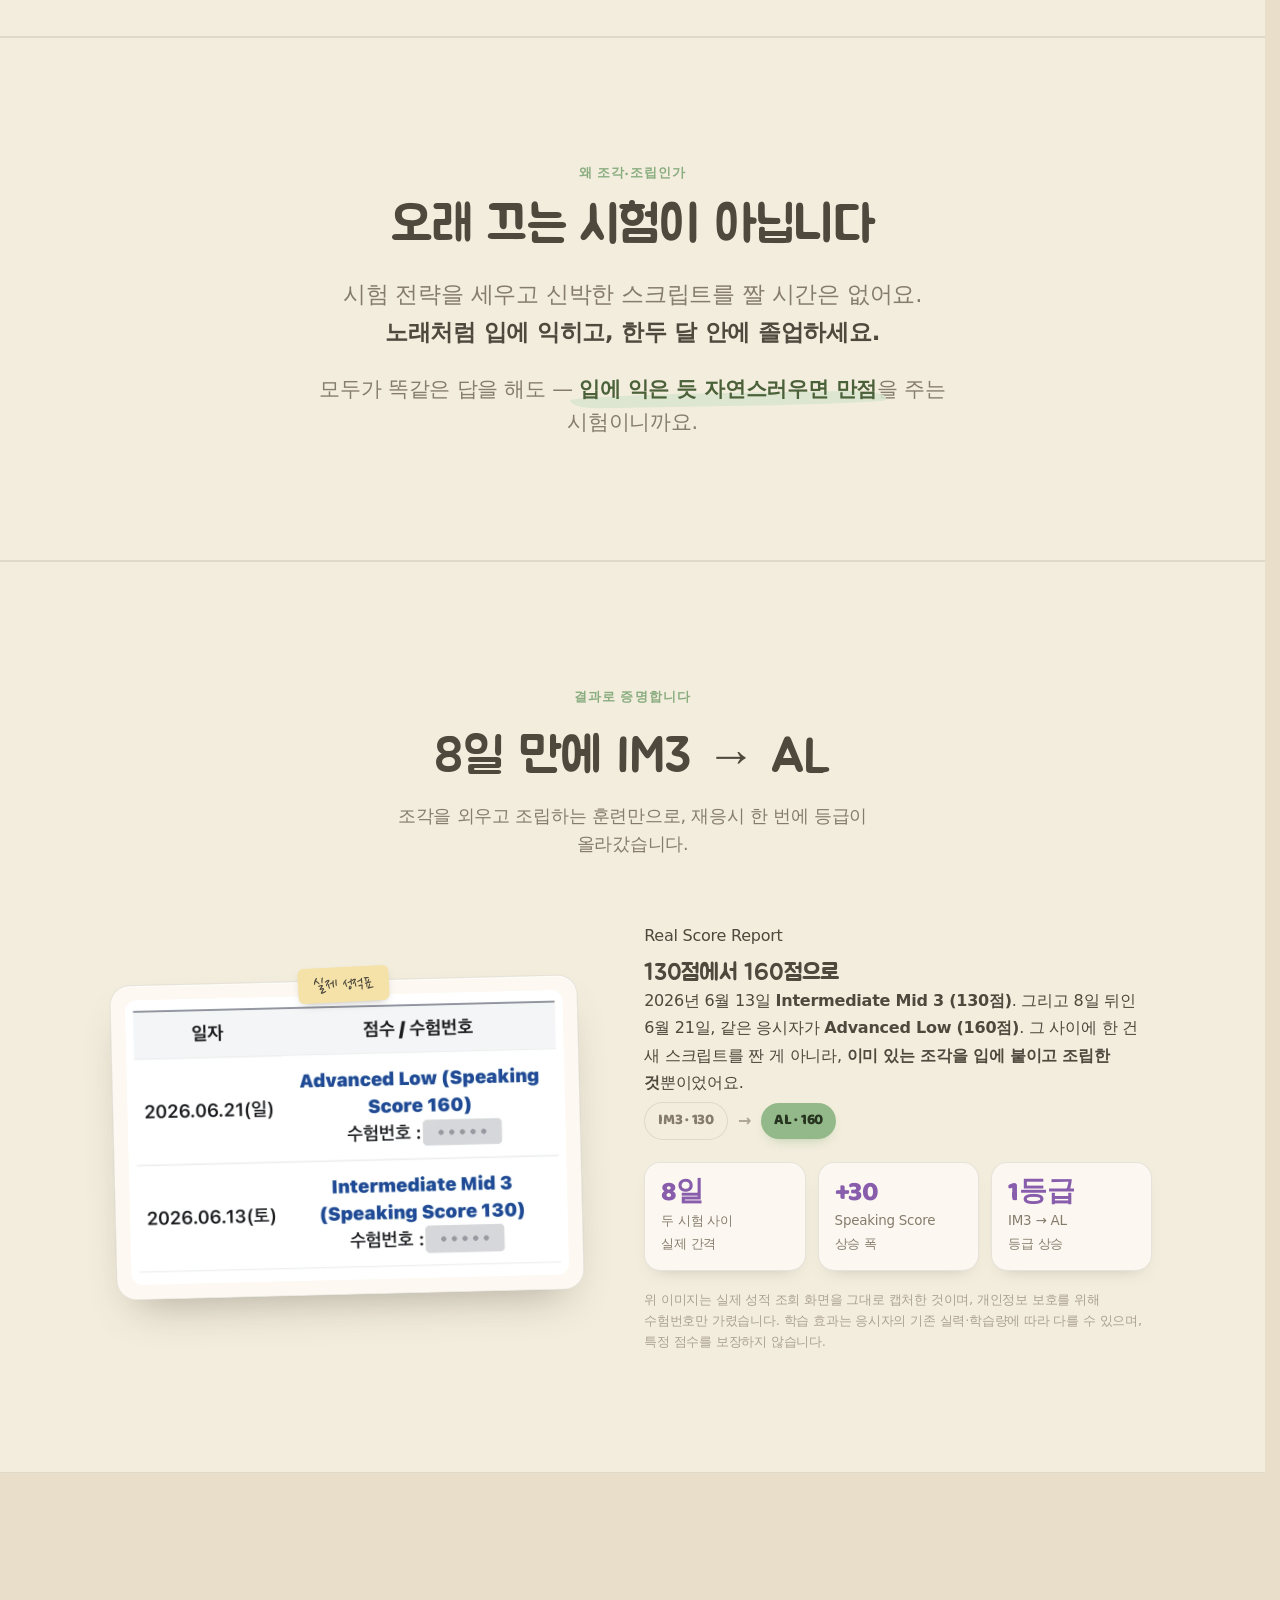
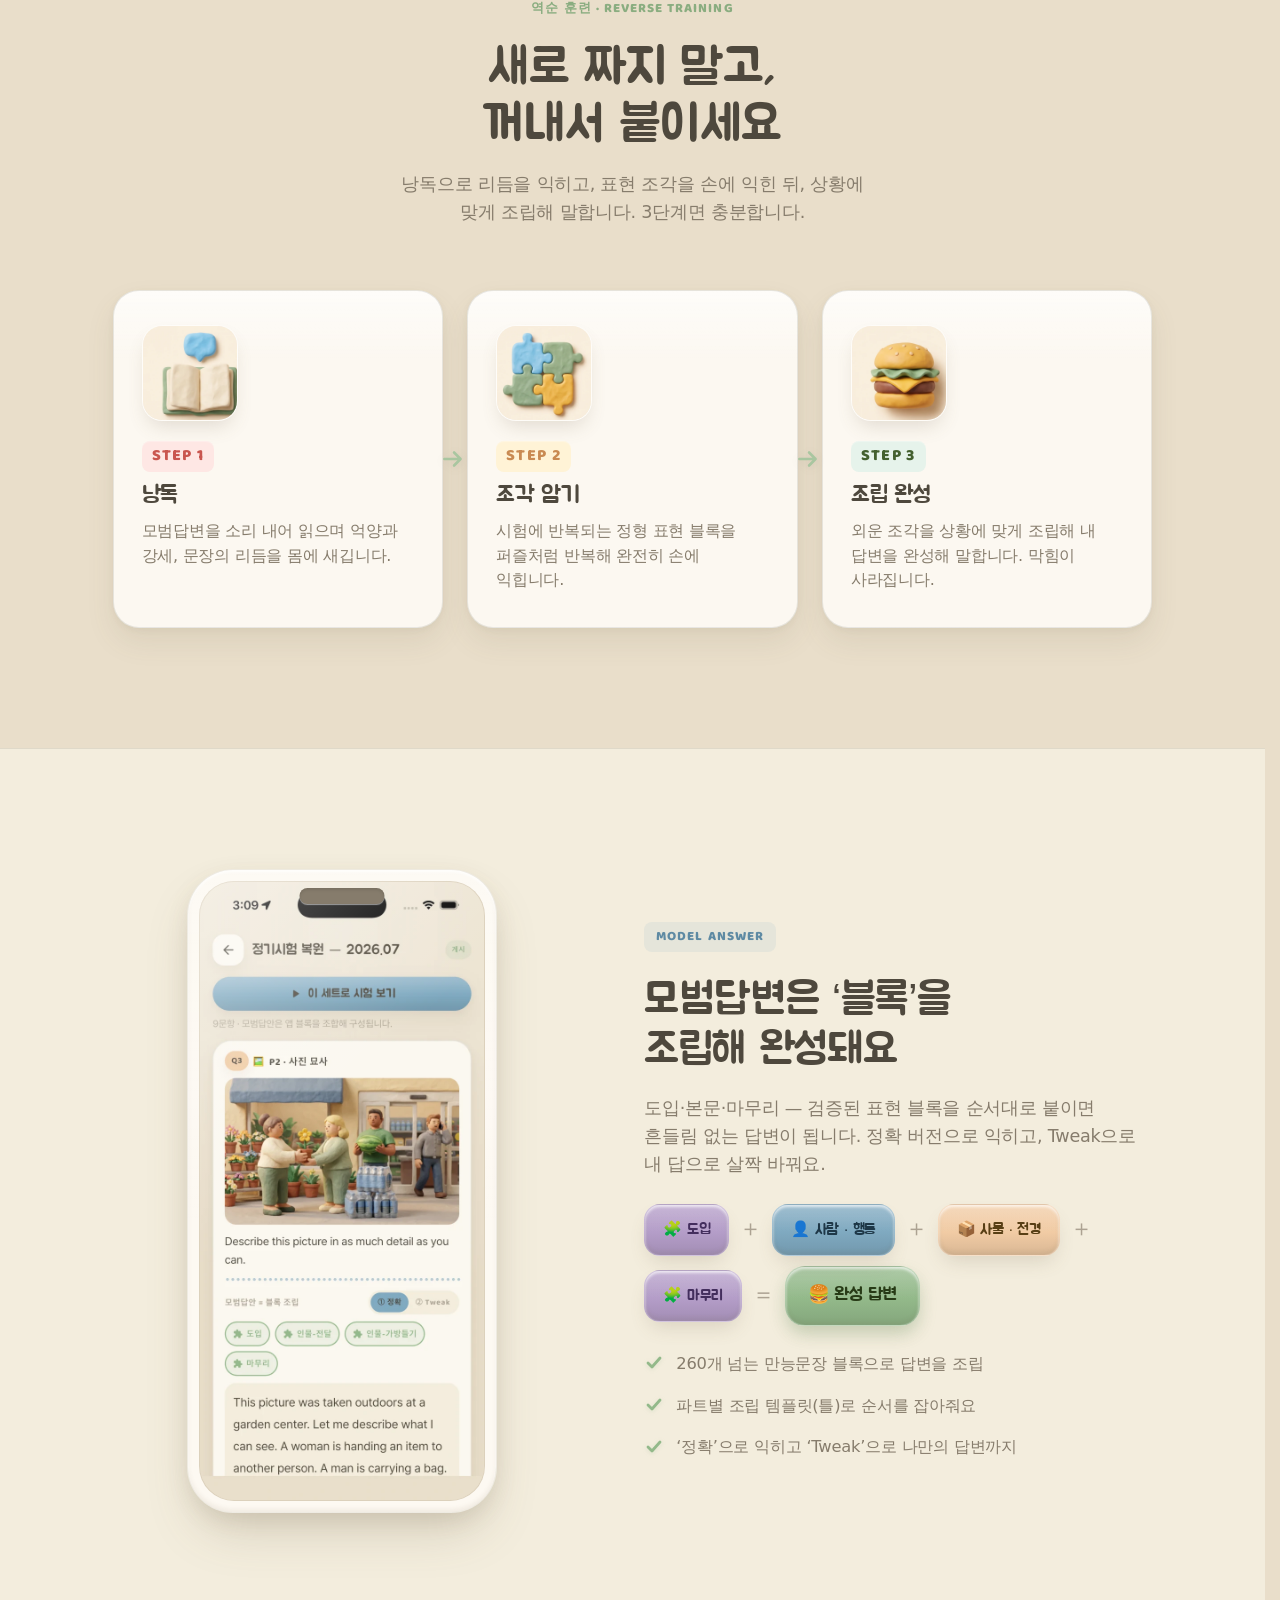
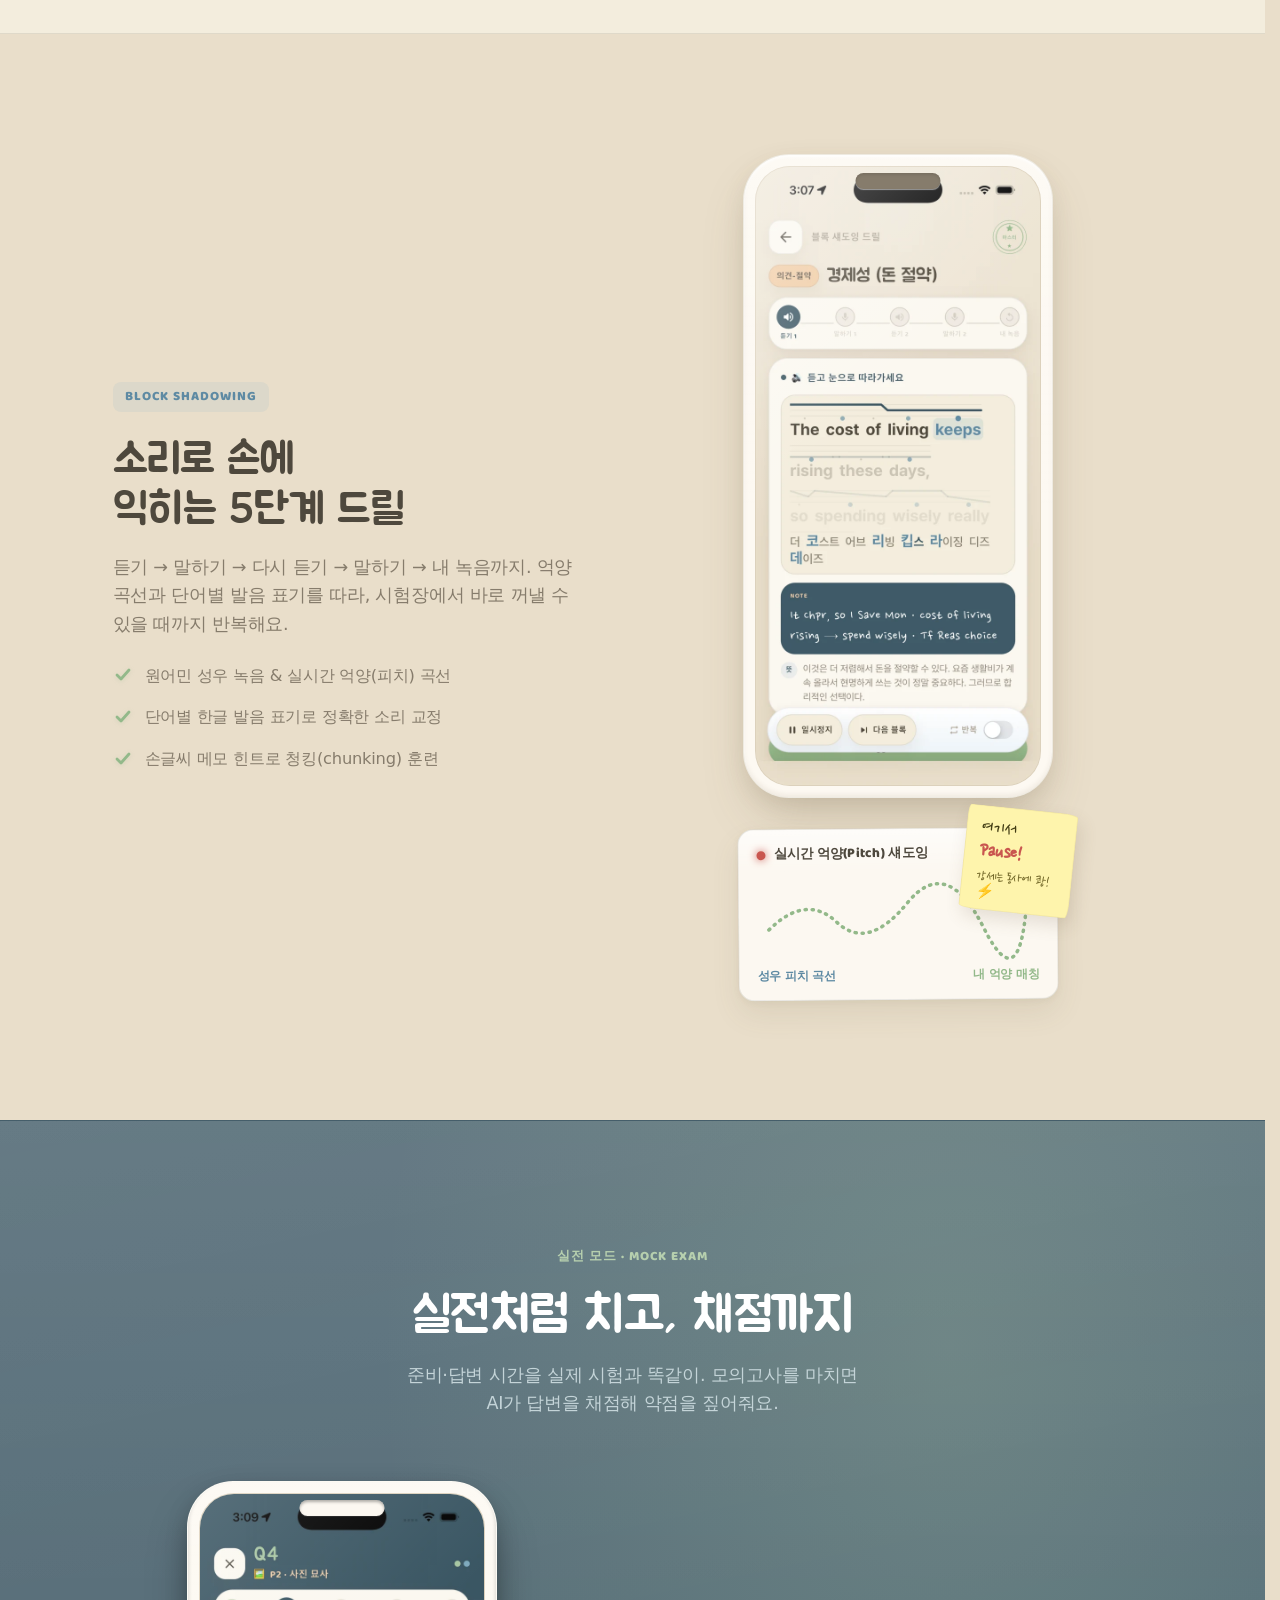
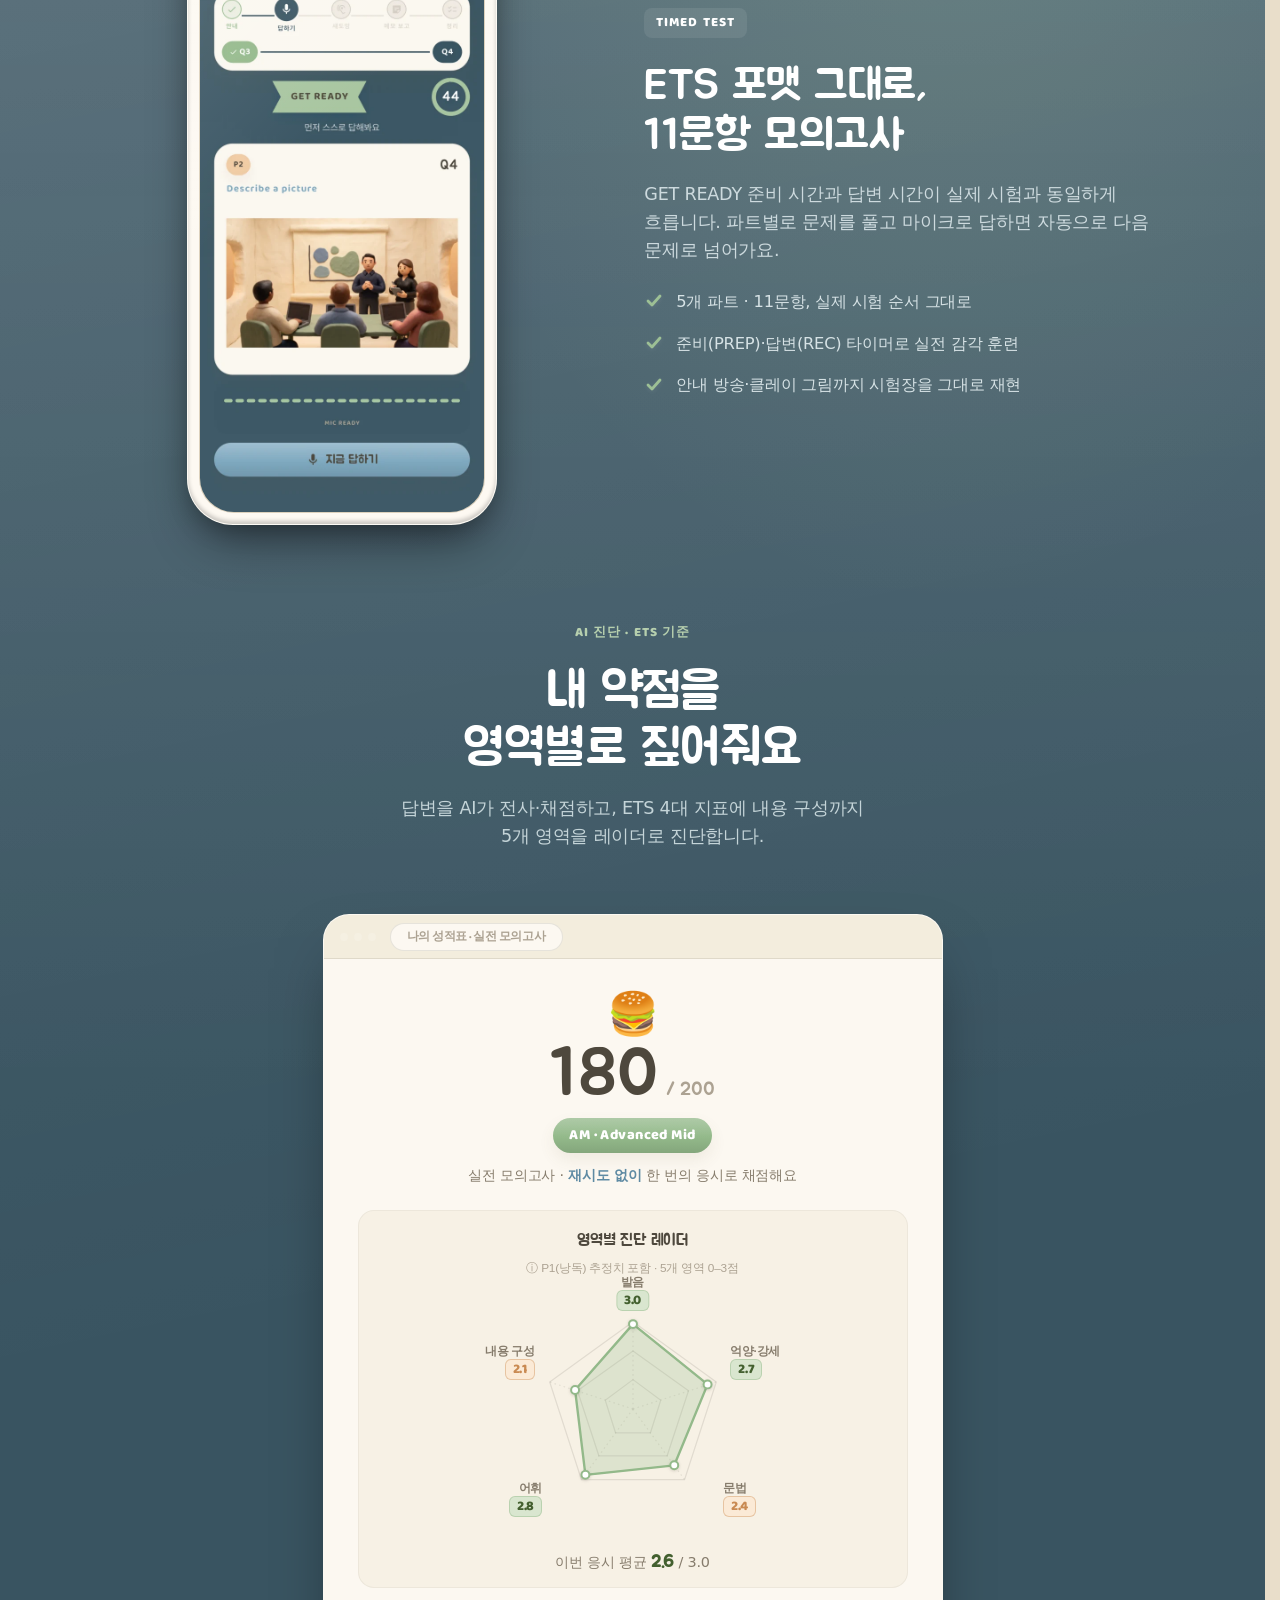
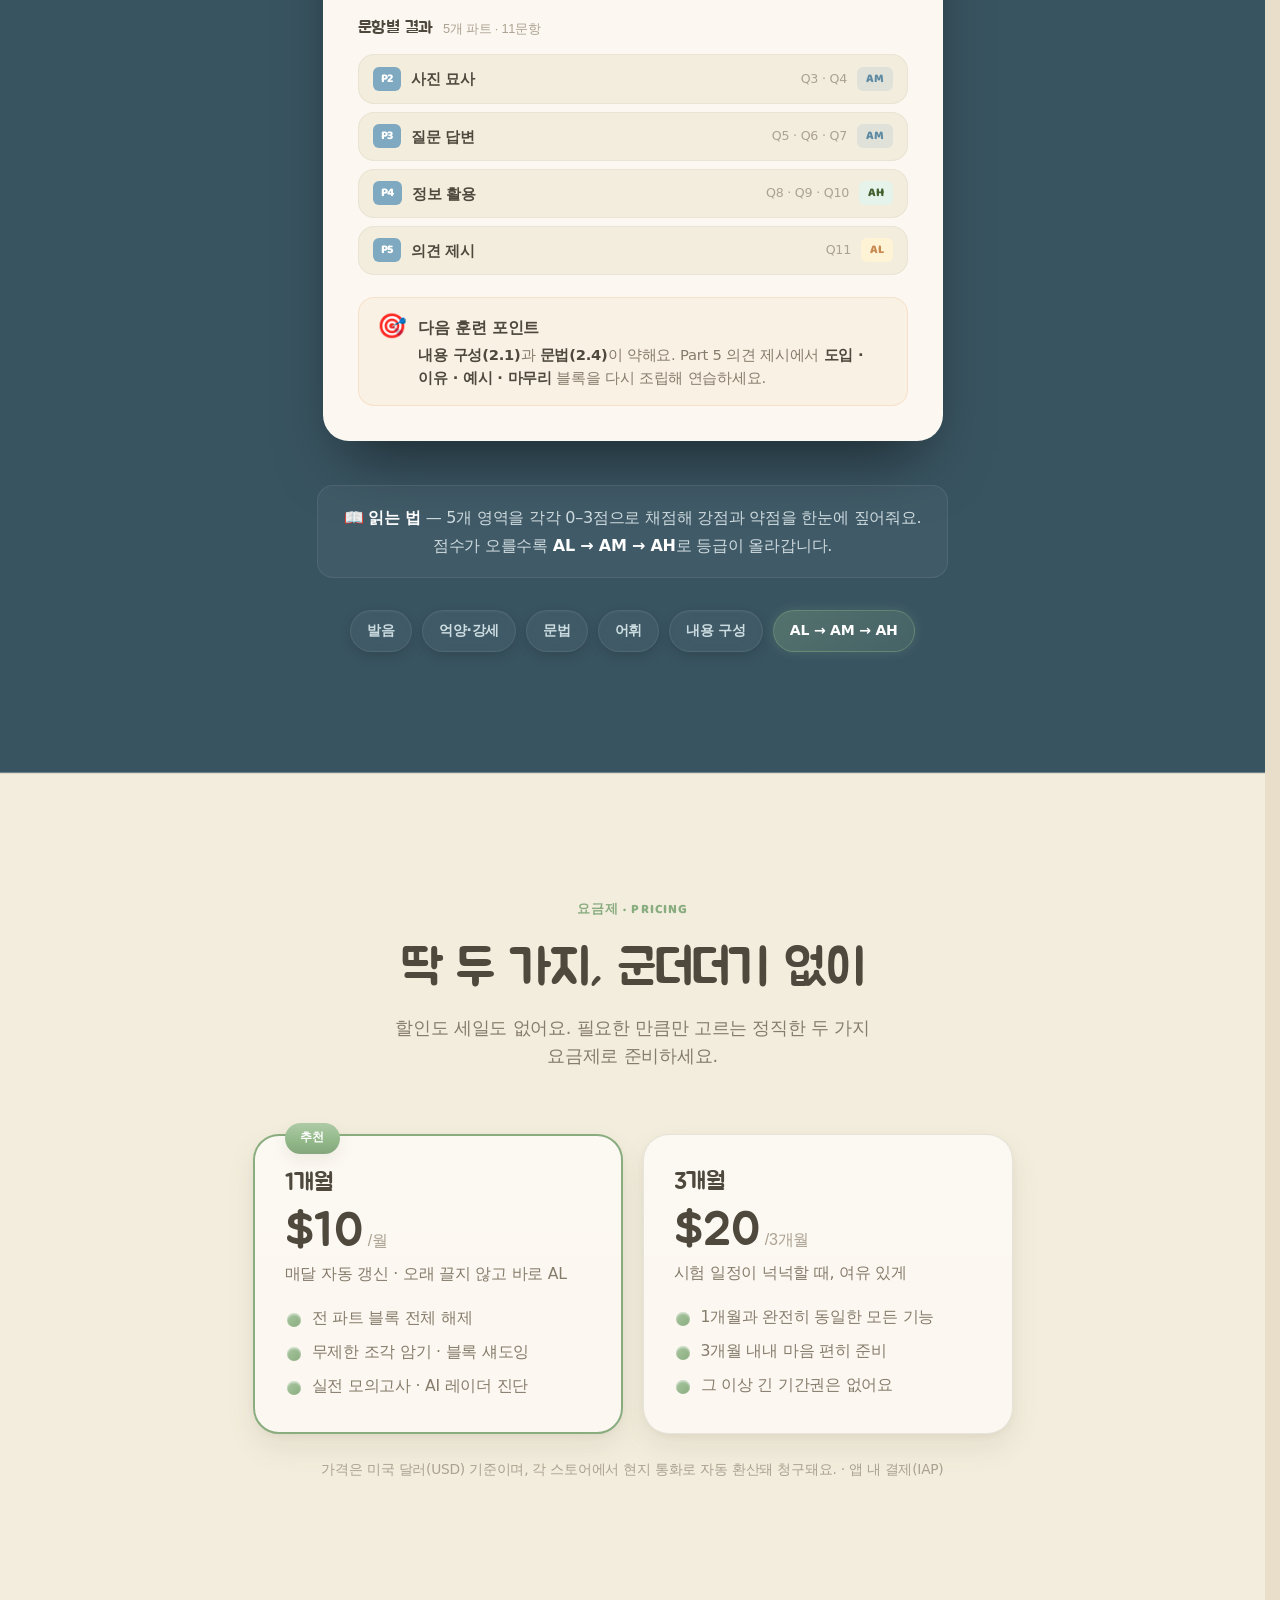
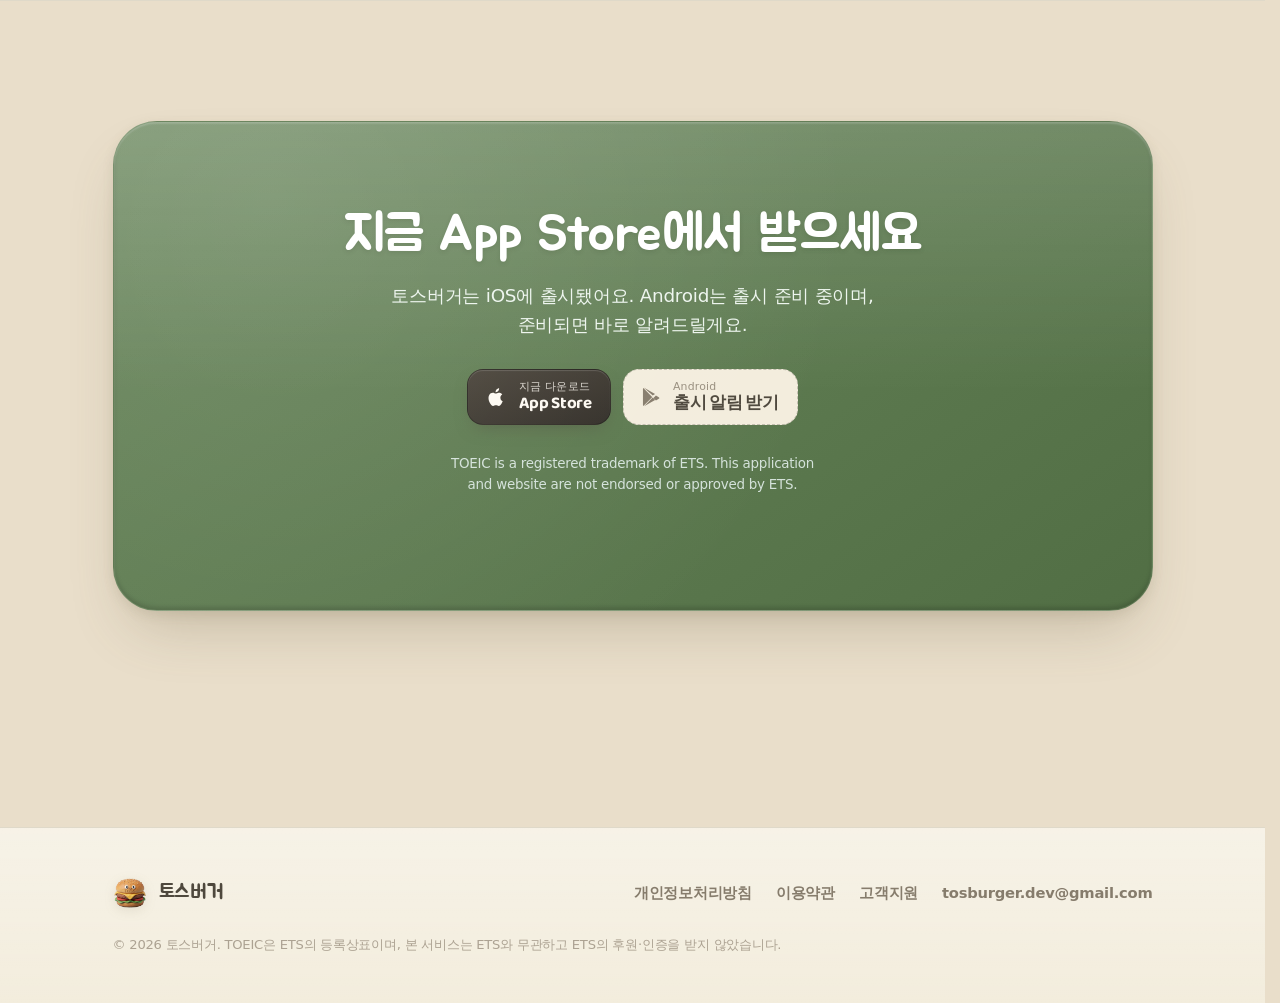
==== commit 7fa6d5a6: "style: unify clay design concept and web polish - Replaced realistic glass phone mockups with soft c" ====
--- a/index.html
+++ b/index.html
@@ -30,20 +30,21 @@
   .sec-head h2 { font-size: clamp(2rem, 5vw, 3.1rem); margin: 12px 0 16px; color: var(--ink); }
   .sec-head p { color: var(--ink-soft); font-size: 1.1rem; line-height: 1.6; }
 
-  /* ---- Realistic Glass-Face Phone Mockup ---- */
+  /* ---- Clay Device Mockup ---- */
   .device { 
     position: relative; 
     margin-inline: auto; 
     width: min(310px, 78vw); 
     padding: 11px; 
     border-radius: 46px;
-    background: linear-gradient(145deg, #37444c, #1f282c); 
+    background: var(--paper-hi); 
+    background-image: var(--clay-gloss);
     box-shadow: 
       0 25px 50px -12px rgba(110, 95, 69, 0.25),
-      0 4px 12px -3px rgba(110, 95, 69, 0.15),
-      inset 0 1px 1px rgba(255, 255, 255, 0.12),
-      inset 0 -1.5px 3px rgba(0, 0, 0, 0.4); 
-    border: 1px solid rgba(0, 0, 0, 0.15);
+      0 8px 24px -4px rgba(110, 95, 69, 0.15),
+      inset 0 2px 3px rgba(255, 255, 255, 0.8),
+      inset 0 -3px 4px rgba(110, 95, 69, 0.08); 
+    border: 1px solid rgba(110, 95, 69, 0.1);
     transition: transform 0.3s var(--ease-playful);
   }
   .device:hover {
@@ -59,9 +60,9 @@
     width: 85px; 
     height: 16px; 
     border-radius: 20px; 
-    background: #0f1418; 
+    background: var(--ink-soft); 
     z-index: 10; 
-    box-shadow: inset 0 -1px 2px rgba(255,255,255,0.05); 
+    box-shadow: inset 0 2px 3px rgba(0,0,0,0.1), 0 1px 1px rgba(255,255,255,0.5); 
   }
   /* Glare Sweep Overlay */
   .device::after {
@@ -69,7 +70,7 @@
     position: absolute;
     inset: 11px;
     border-radius: 35px;
-    background: linear-gradient(135deg, rgba(255, 255, 255, 0.12) 0%, rgba(255, 255, 255, 0.02) 40%, transparent 40.1%);
+    background: linear-gradient(135deg, rgba(255, 255, 255, 0.4) 0%, rgba(255, 255, 255, 0) 40%, transparent 40.1%);
     pointer-events: none;
     z-index: 8;
   }
@@ -79,7 +80,7 @@
     border-radius: 35px; 
     display: block; 
     background: var(--cream);
-    border: 1.5px solid rgba(0, 0, 0, 0.1);
+    border: 1.5px solid rgba(110, 95, 69, 0.1);
   }
   .device.float { animation: float-device 7s ease-in-out infinite; }
   
@@ -404,7 +405,8 @@
   .stage { 
     position: relative; 
     color: #eaf1f2; 
-    background: linear-gradient(168deg, var(--slate-deep) 0%, var(--slate-abyss) 62%, #1b2e3a 100%); 
+    background: var(--slate-deep);
+    background-image: var(--clay-gloss), linear-gradient(168deg, rgba(255,255,255,0.1) 0%, rgba(255,255,255,0) 60%);
     overflow: hidden; 
     border-top: 1px solid rgba(255,255,255,0.06);
     border-bottom: 1px solid rgba(255,255,255,0.06);
@@ -426,8 +428,21 @@
   .stage p.lead { color: #cddade; }
   .stage .feature { margin-bottom: clamp(48px, 8vw, 92px); }
   .stage .device { 
-    background: linear-gradient(155deg, #1d262d, #0f1519); 
-    box-shadow: 0 25px 50px -12px rgba(0, 0, 0, 0.45);
+    background: var(--paper-hi); 
+    background-image: var(--clay-gloss);
+    box-shadow: 
+      0 25px 50px -12px rgba(0, 0, 0, 0.45),
+      0 8px 24px -4px rgba(0, 0, 0, 0.25),
+      inset 0 2px 3px rgba(255, 255, 255, 0.15),
+      inset 0 -3px 4px rgba(0, 0, 0, 0.2);
+    border: 1px solid rgba(255, 255, 255, 0.1);
+  }
+  .stage .device::before {
+    background: var(--card);
+    box-shadow: inset 0 2px 3px rgba(0,0,0,0.3), 0 1px 1px rgba(255,255,255,0.1);
+  }
+  .stage .device::after {
+    background: linear-gradient(135deg, rgba(255, 255, 255, 0.15) 0%, rgba(255, 255, 255, 0) 40%, transparent 40.1%);
   }
   .stage .feature li { color: #d6e2e5; }
   .stage .feature li svg { filter: drop-shadow(0 1.5px 2px rgba(255,255,255,0.1)); }
@@ -563,7 +578,7 @@
     box-shadow: 0 4px 12px rgba(0,0,0,0.15), inset 0 1px 2px rgba(255,255,255,0.05);
     backdrop-filter: blur(10px);
     -webkit-backdrop-filter: blur(10px);
-    transition: all 0.2s ease;
+    transition: background 0.2s ease, color 0.2s ease, border-color 0.2s ease, transform 0.2s ease;
   }
   .dims span:not(.lv):hover {
     background: rgba(255, 255, 255, 0.08);
@@ -582,14 +597,16 @@
   /* ---- Final Call To Action Styling ---- */
   .final { 
     text-align: center; 
-    background: linear-gradient(145deg, #7FA26C 0%, #465E36 100%); 
+    background: #5A7B4C; 
+    background-image: var(--clay-gloss), linear-gradient(145deg, rgba(255,255,255,0.1) 0%, rgba(0,0,0,0.1) 100%);
     color: #fff; 
     border-radius: clamp(28px, 5vw, 44px); 
     padding: clamp(48px, 8vw, 84px) var(--pad); 
     box-shadow: 
       0 30px 60px -20px rgba(110, 95, 69, 0.32),
       0 4px 12px rgba(110, 95, 69, 0.12),
-      inset 0 1.5px 2px rgba(255,255,255,0.22); 
+      inset 0 1.5px 2px rgba(255,255,255,0.22),
+      inset 0 -3px 4px rgba(0,0,0,0.15); 
     border: 1px solid rgba(255,255,255,0.08);
     position: relative;
     overflow: hidden;
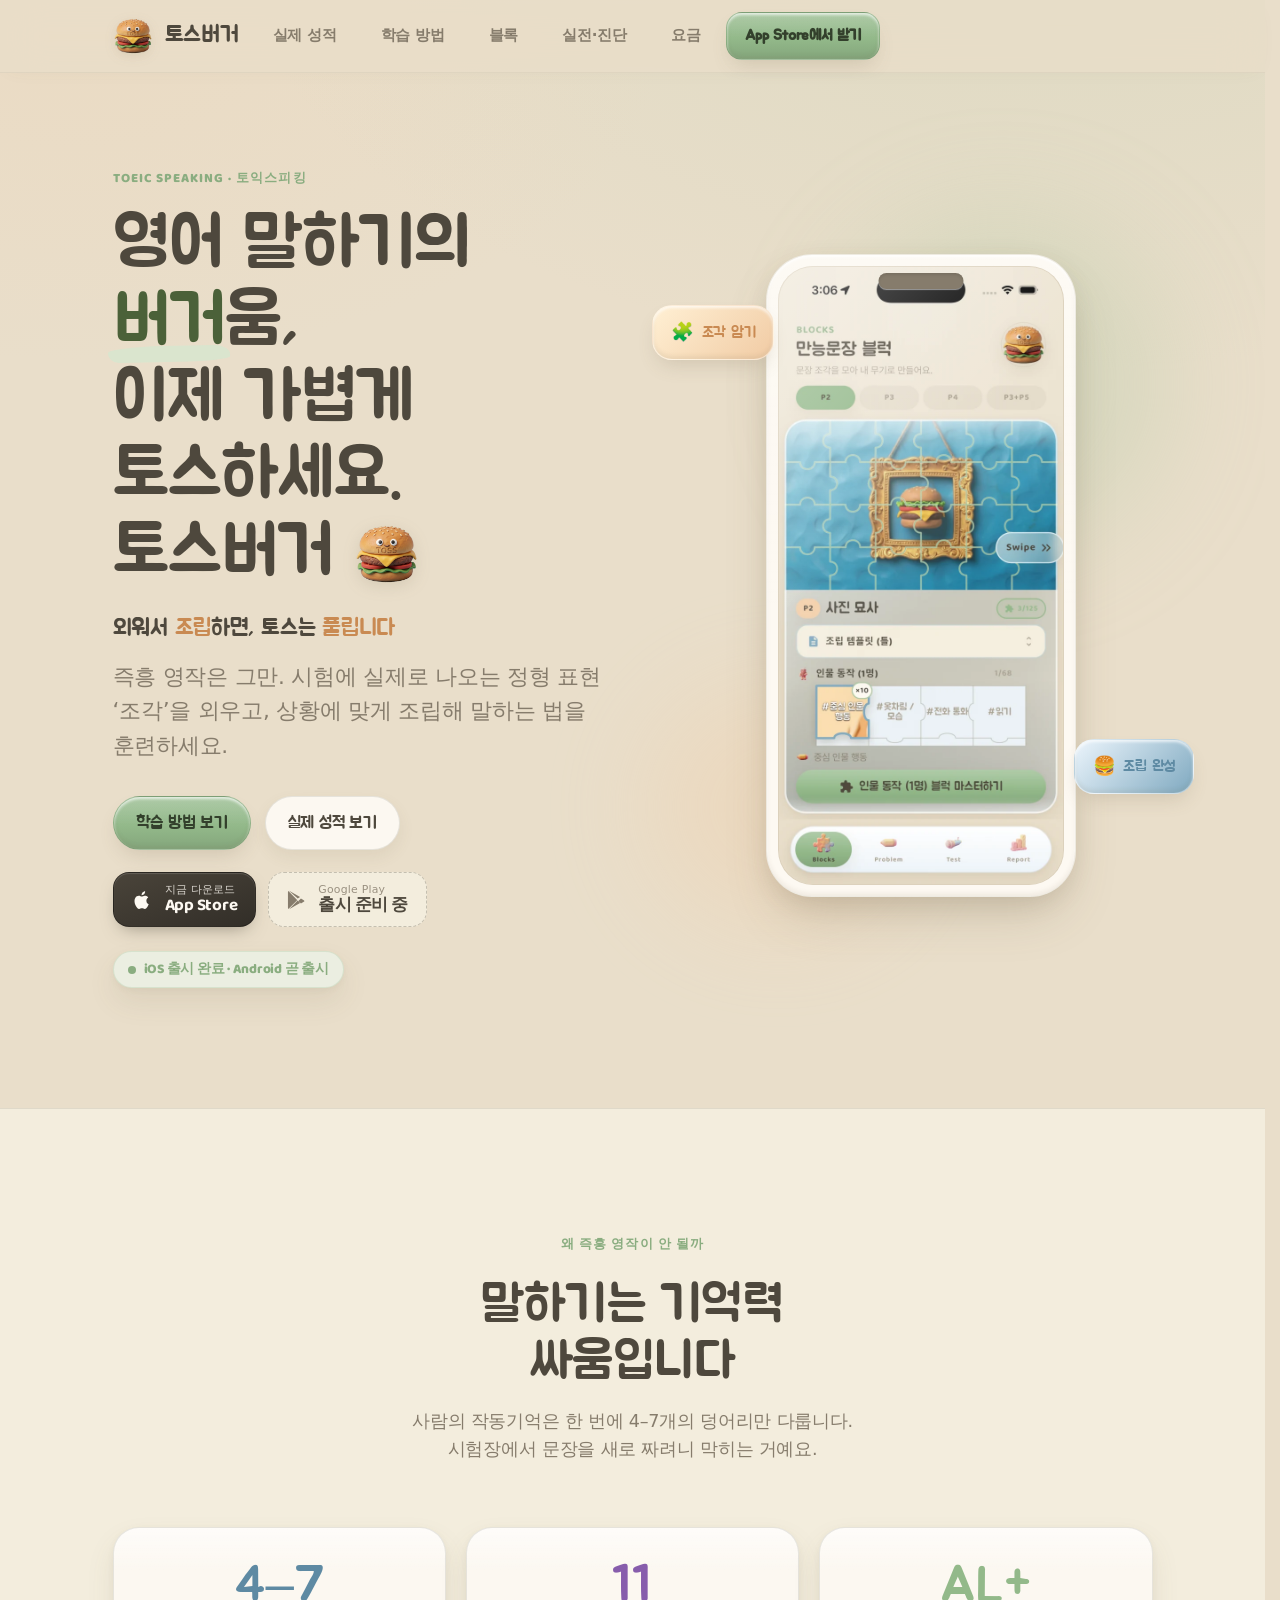
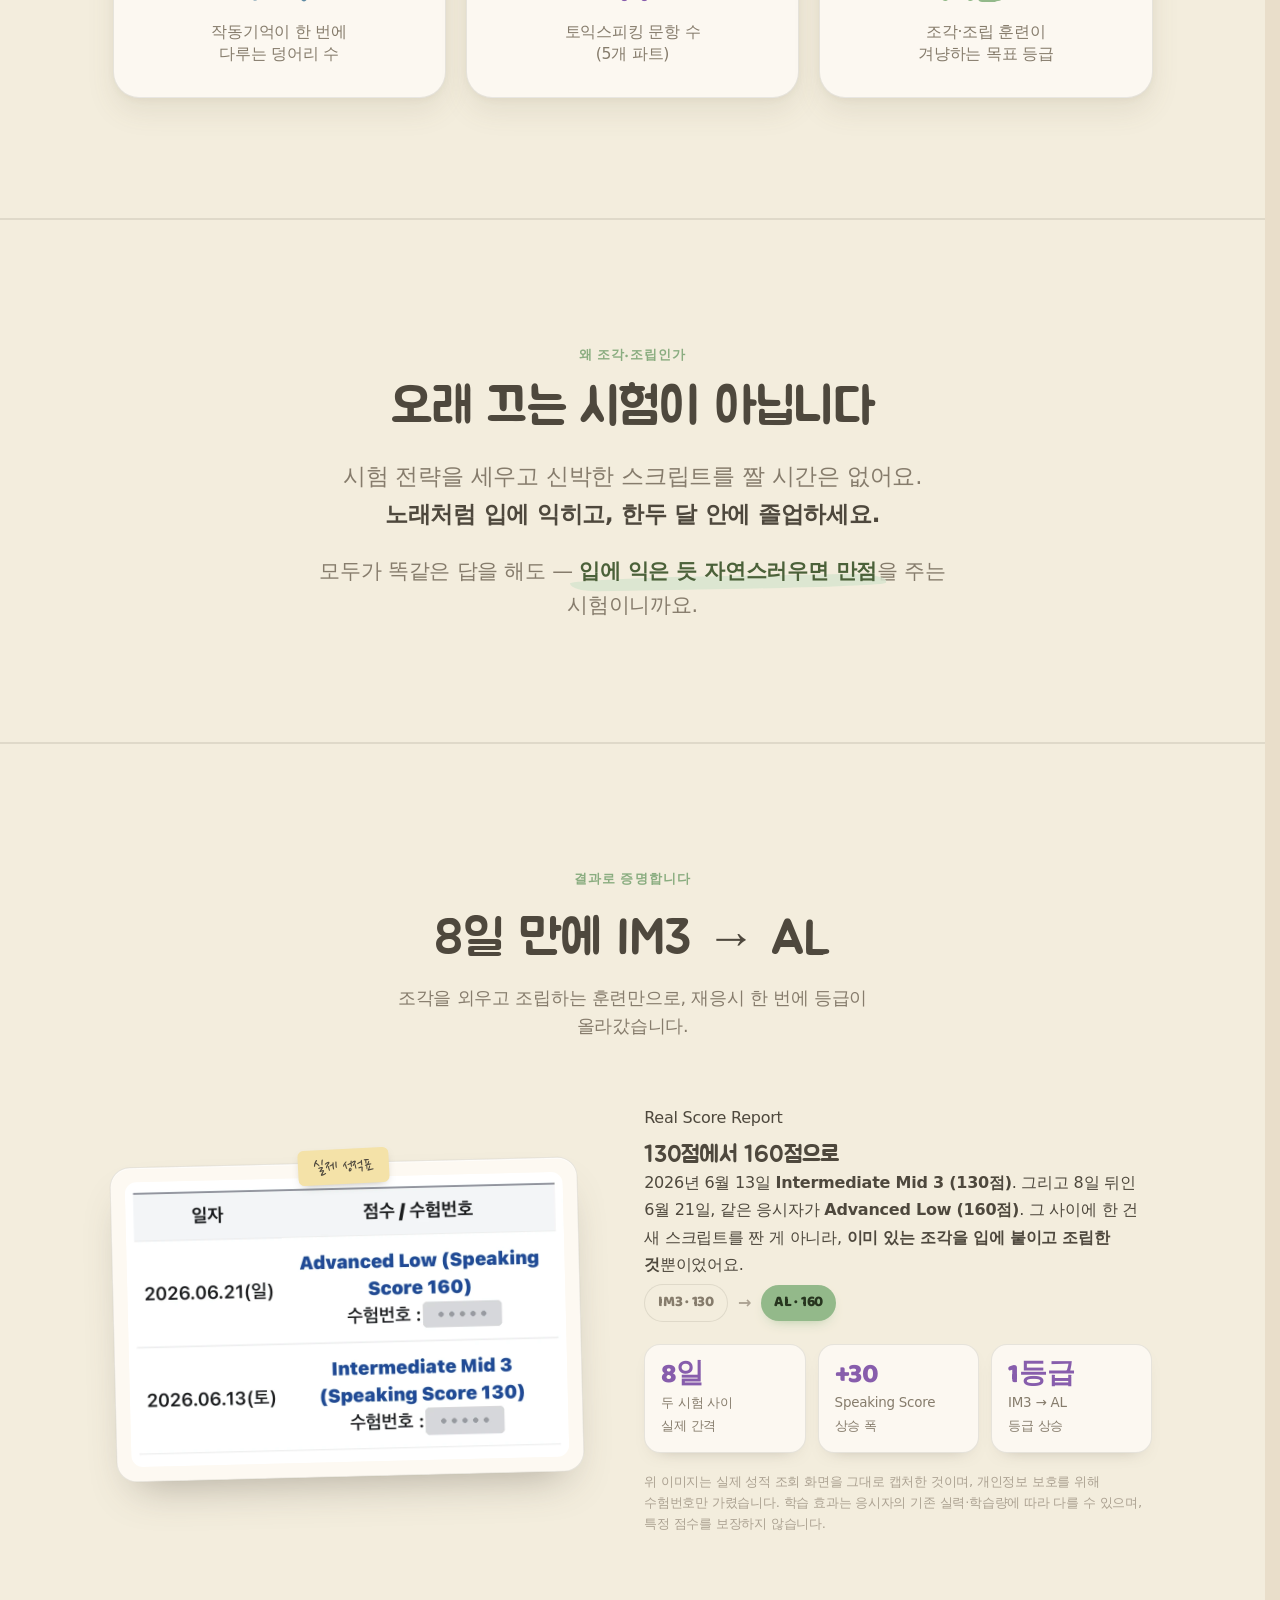
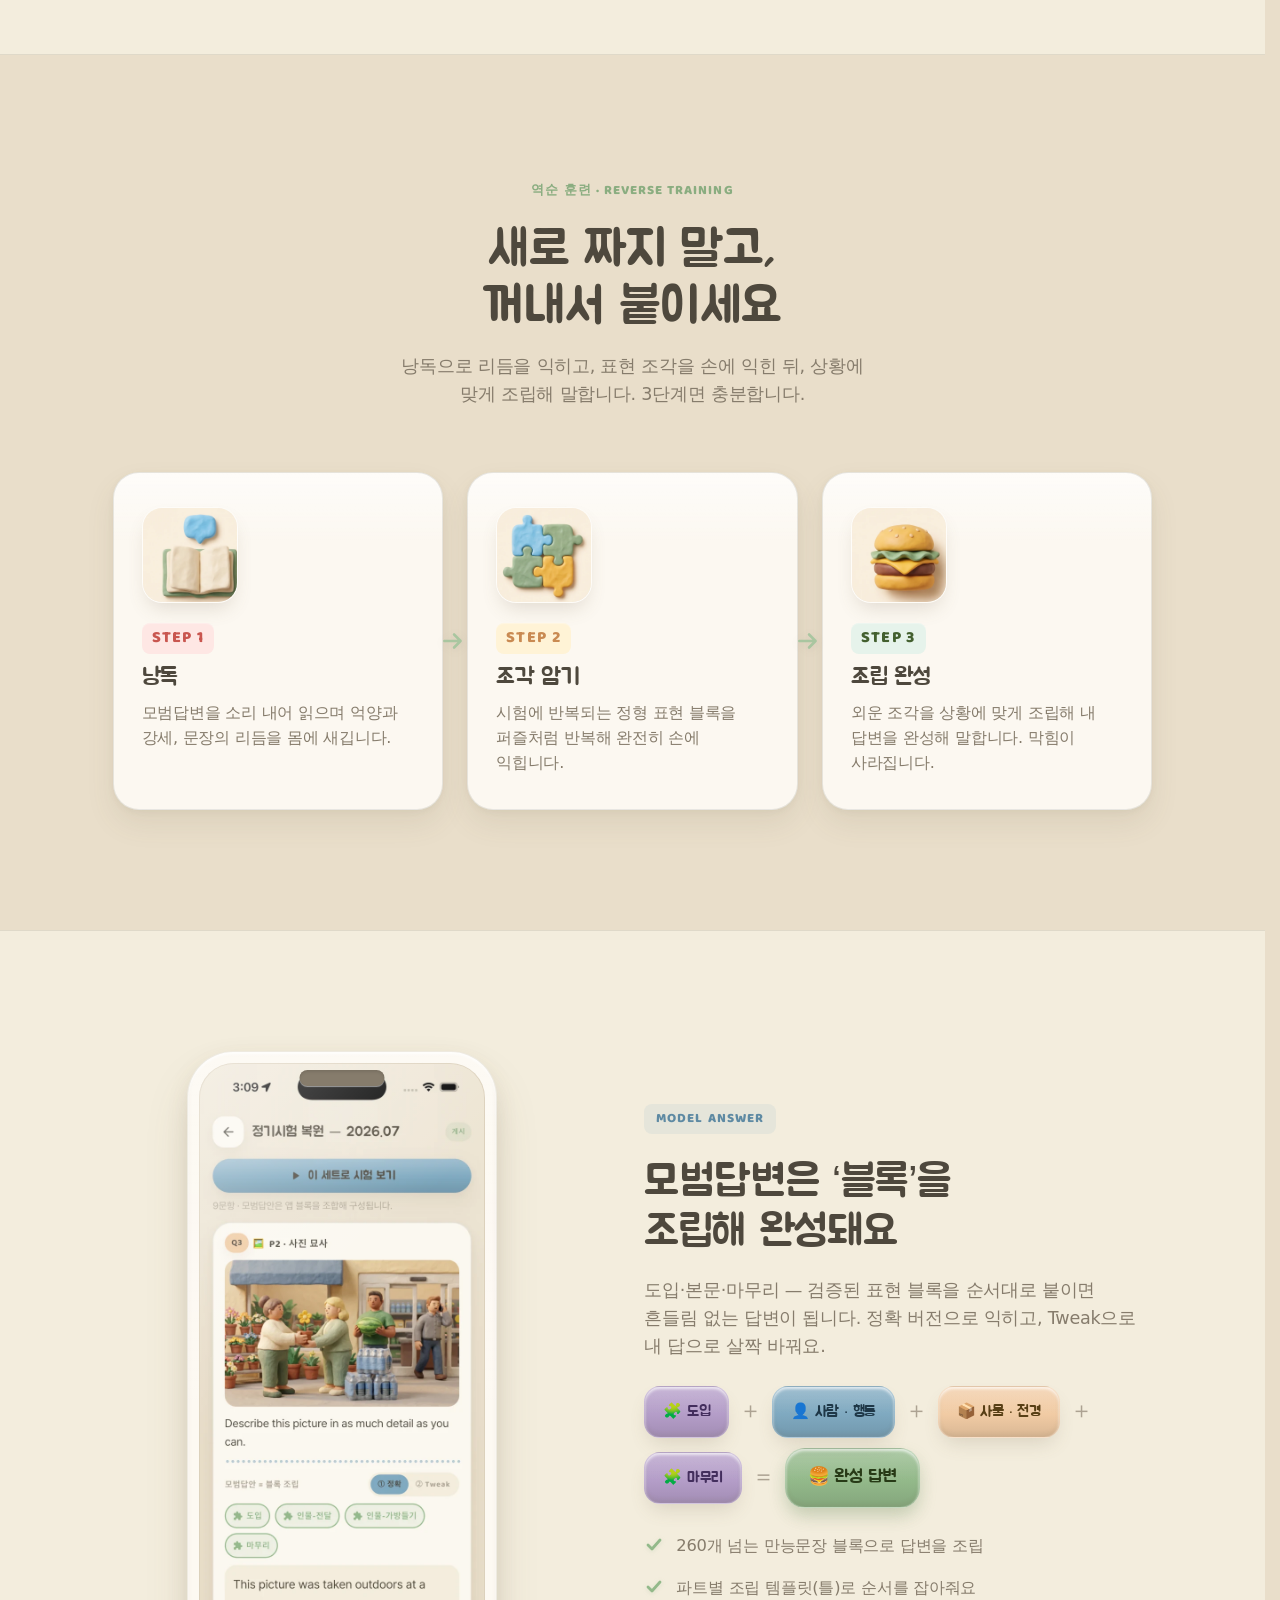
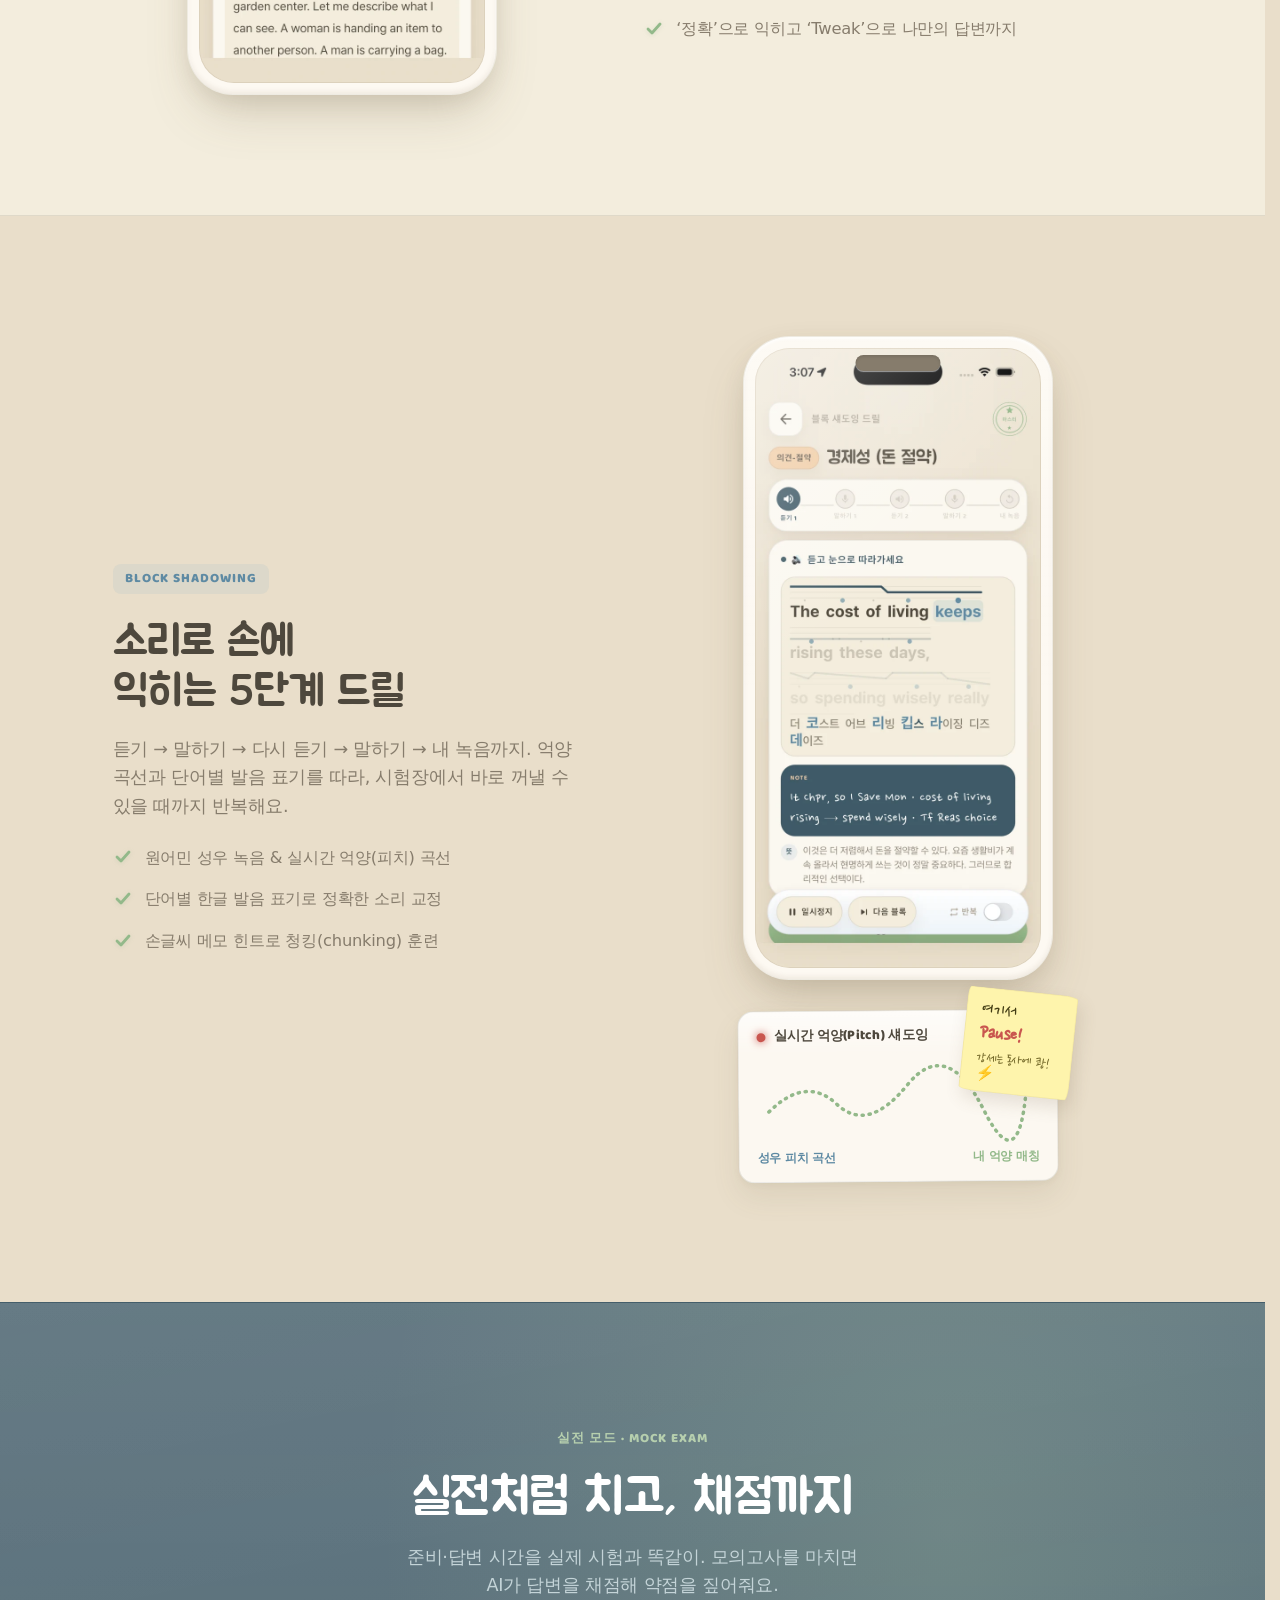
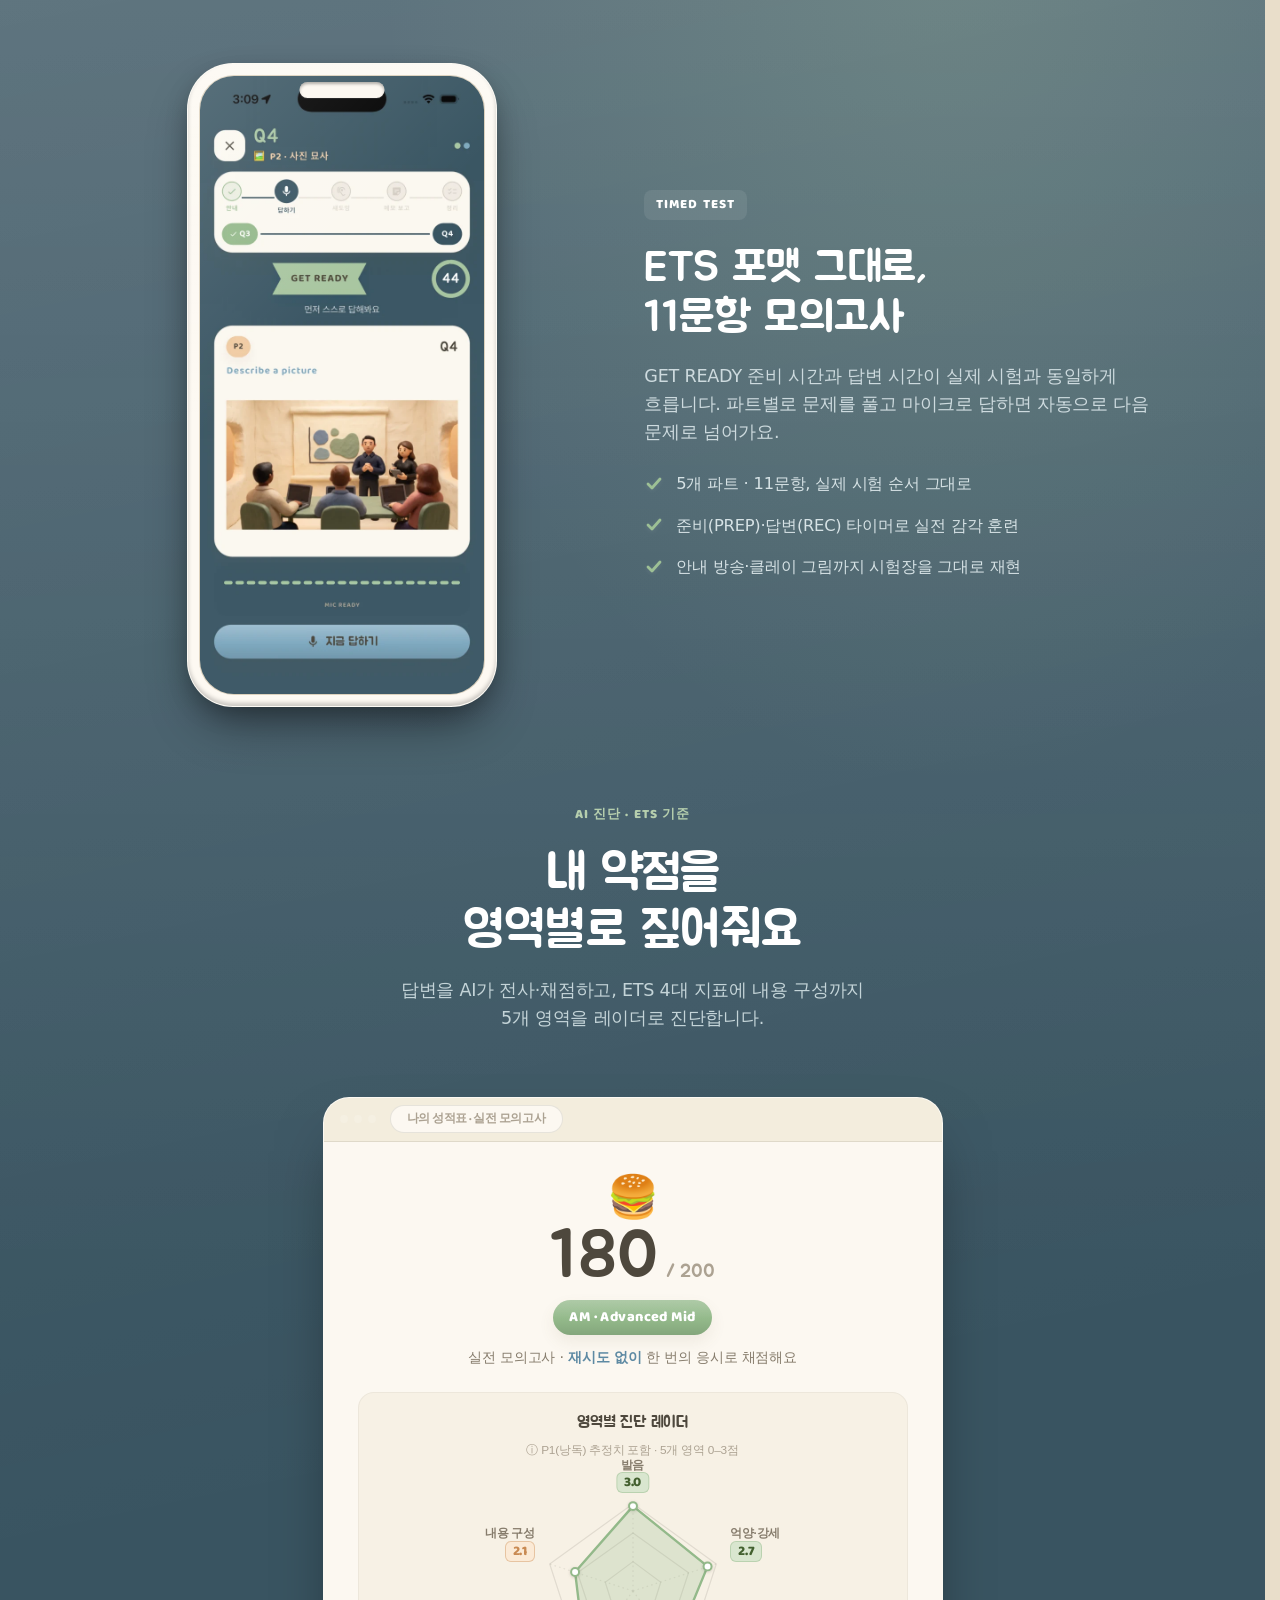
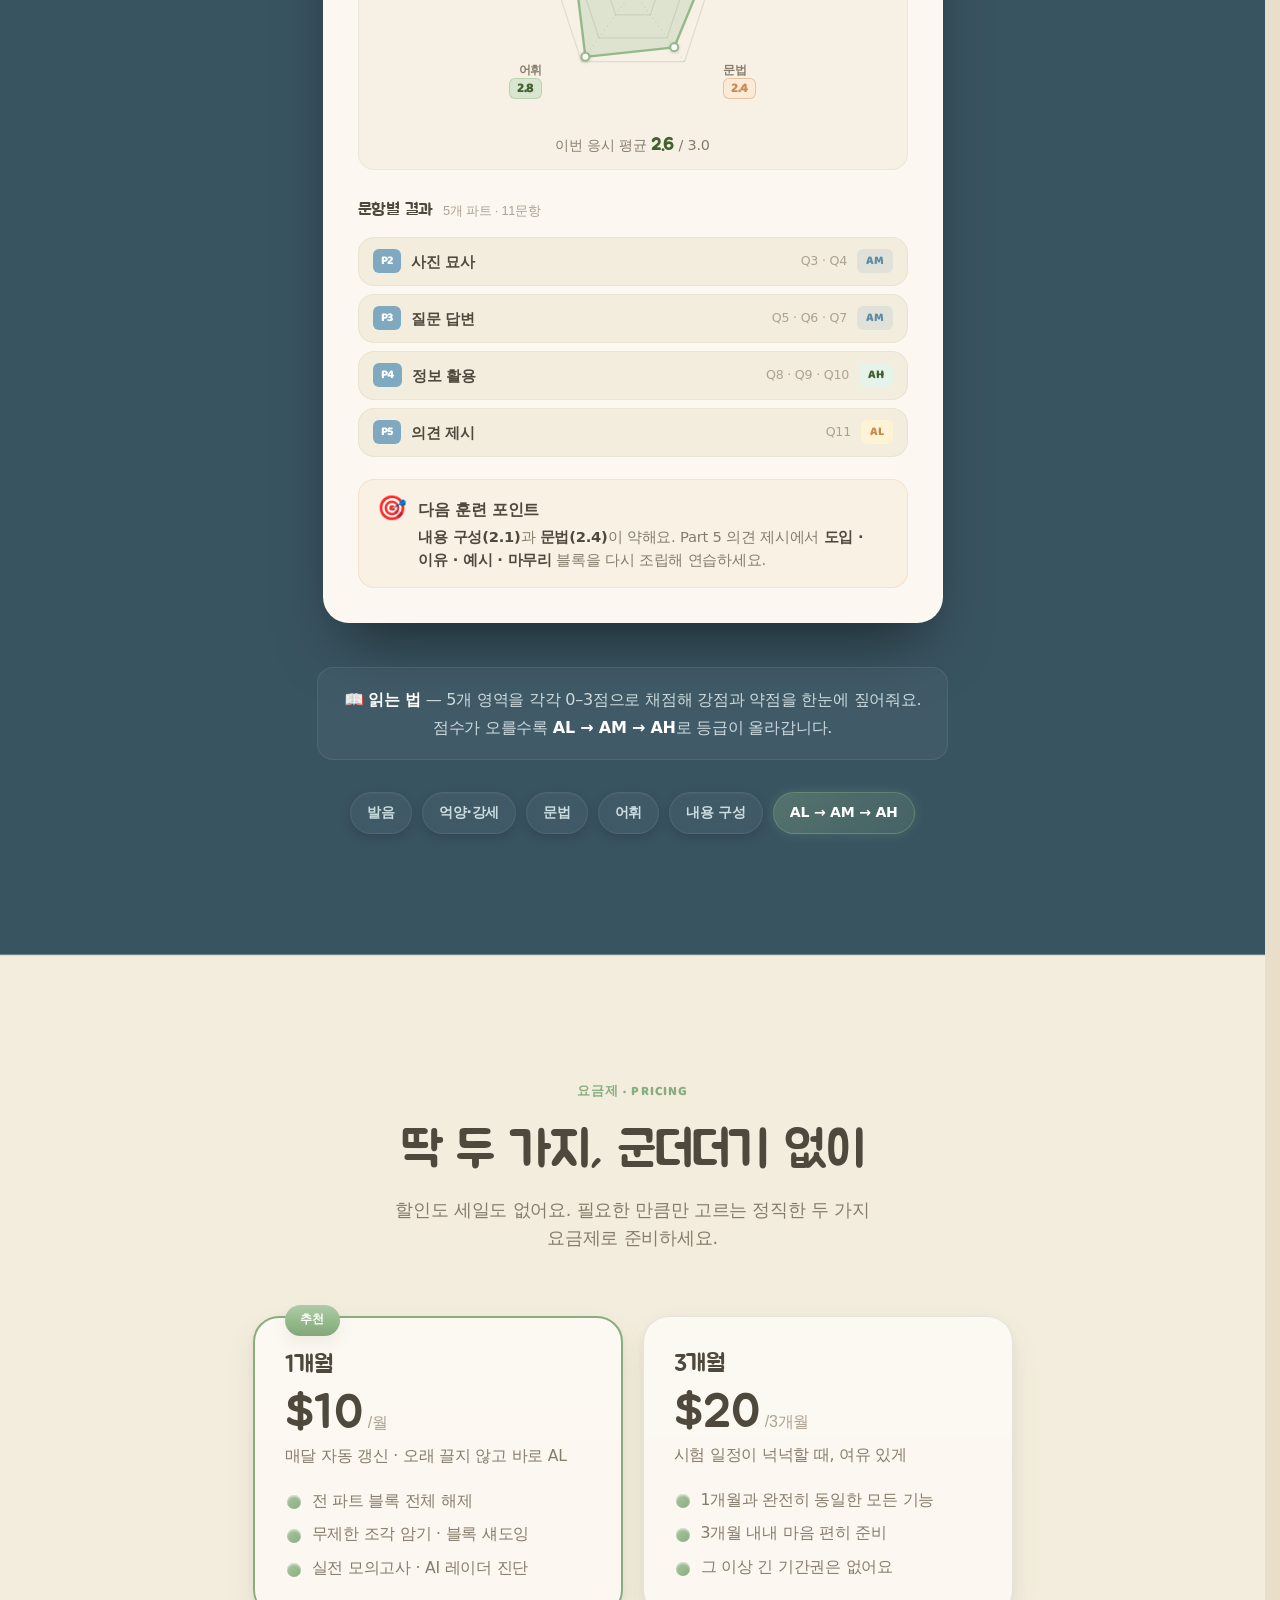
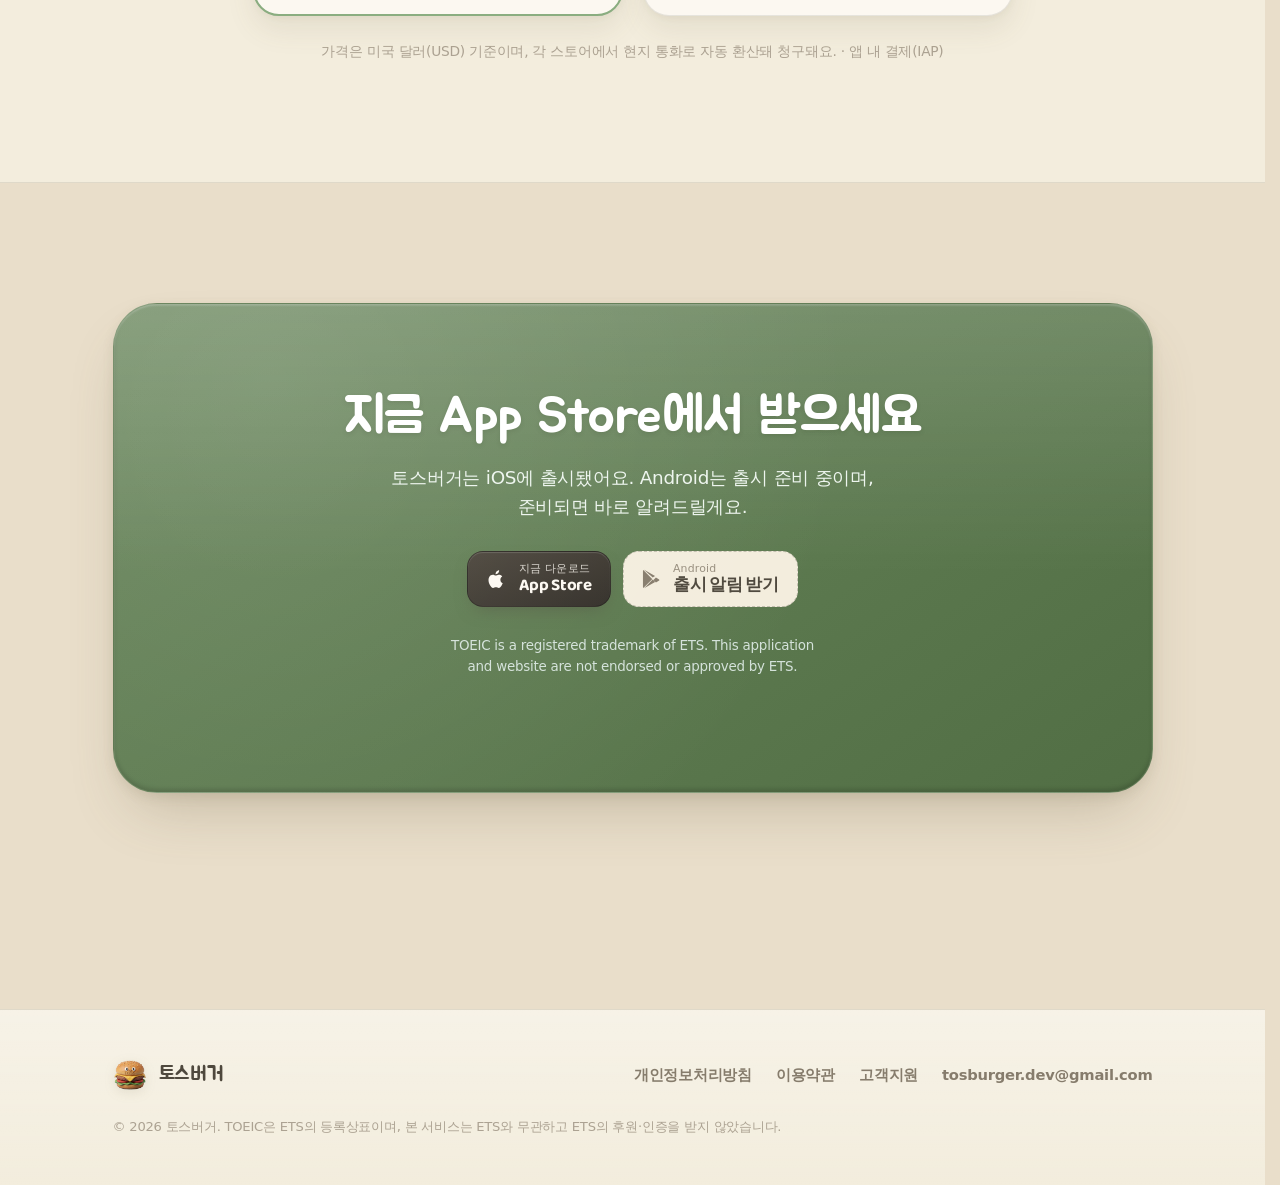
==== commit 7140ac6b: "style: change main headline hierarchy and add favicon logo - Swapped main h1 headline to '영어 말하기의 버거" ====
--- a/index.html
+++ b/index.html
@@ -16,6 +16,7 @@
 <meta property="og:image:width" content="1200">
 <meta property="og:image:height" content="630">
 <meta name="twitter:card" content="summary_large_image">
+<link rel="icon" type="image/webp" href="/assets/logo.webp">
 <link rel="preconnect" href="https://fonts.googleapis.com">
 <link rel="preconnect" href="https://fonts.gstatic.com" crossorigin>
 <link rel="stylesheet" href="https://fonts.googleapis.com/css2?family=Jua&family=Baloo+2:wght@500;700;800&family=Nanum+Pen+Script&display=swap">
@@ -832,8 +833,8 @@
     <div class="wrap hero-grid">
       <div>
         <span class="eyebrow">TOEIC Speaking · 토익스피킹</span>
-        <h1>외워서 <span class="hl">조립</span>하면,<br>토스는 풀립니다</h1>
-        <p class="slogan">영어 말하기의 <span class="pun">버거</span>움, 이제 가볍게 <span class="pun">토스</span>하세요. <span class="brand">토스버거</span></p>
+        <h1>영어 말하기의 <span class="hl">버거</span>움,<br>이제 가볍게 토스하세요.<br>토스버거 <img src="/assets/logo.webp" alt="토스버거" class="hero-logo" style="display: inline-block; width: 0.95em; height: 0.95em; vertical-align: middle; margin-top: -0.12em; filter: drop-shadow(0 4px 8px rgba(110, 95, 69, 0.15)); animation: logo-gently-bob 6s ease-in-out infinite;"></h1>
+        <p class="slogan">외워서 <span class="pun">조립</span>하면, 토스는 <span class="pun">풀립니다</span></p>
         <p class="lead">즉흥 영작은 그만. 시험에 실제로 나오는 정형 표현 ‘조각’을 외우고, 상황에 맞게 조립해 말하는 법을 훈련하세요.</p>
         <div class="cta">
           <a class="btn btn-primary" href="#method">학습 방법 보기</a>
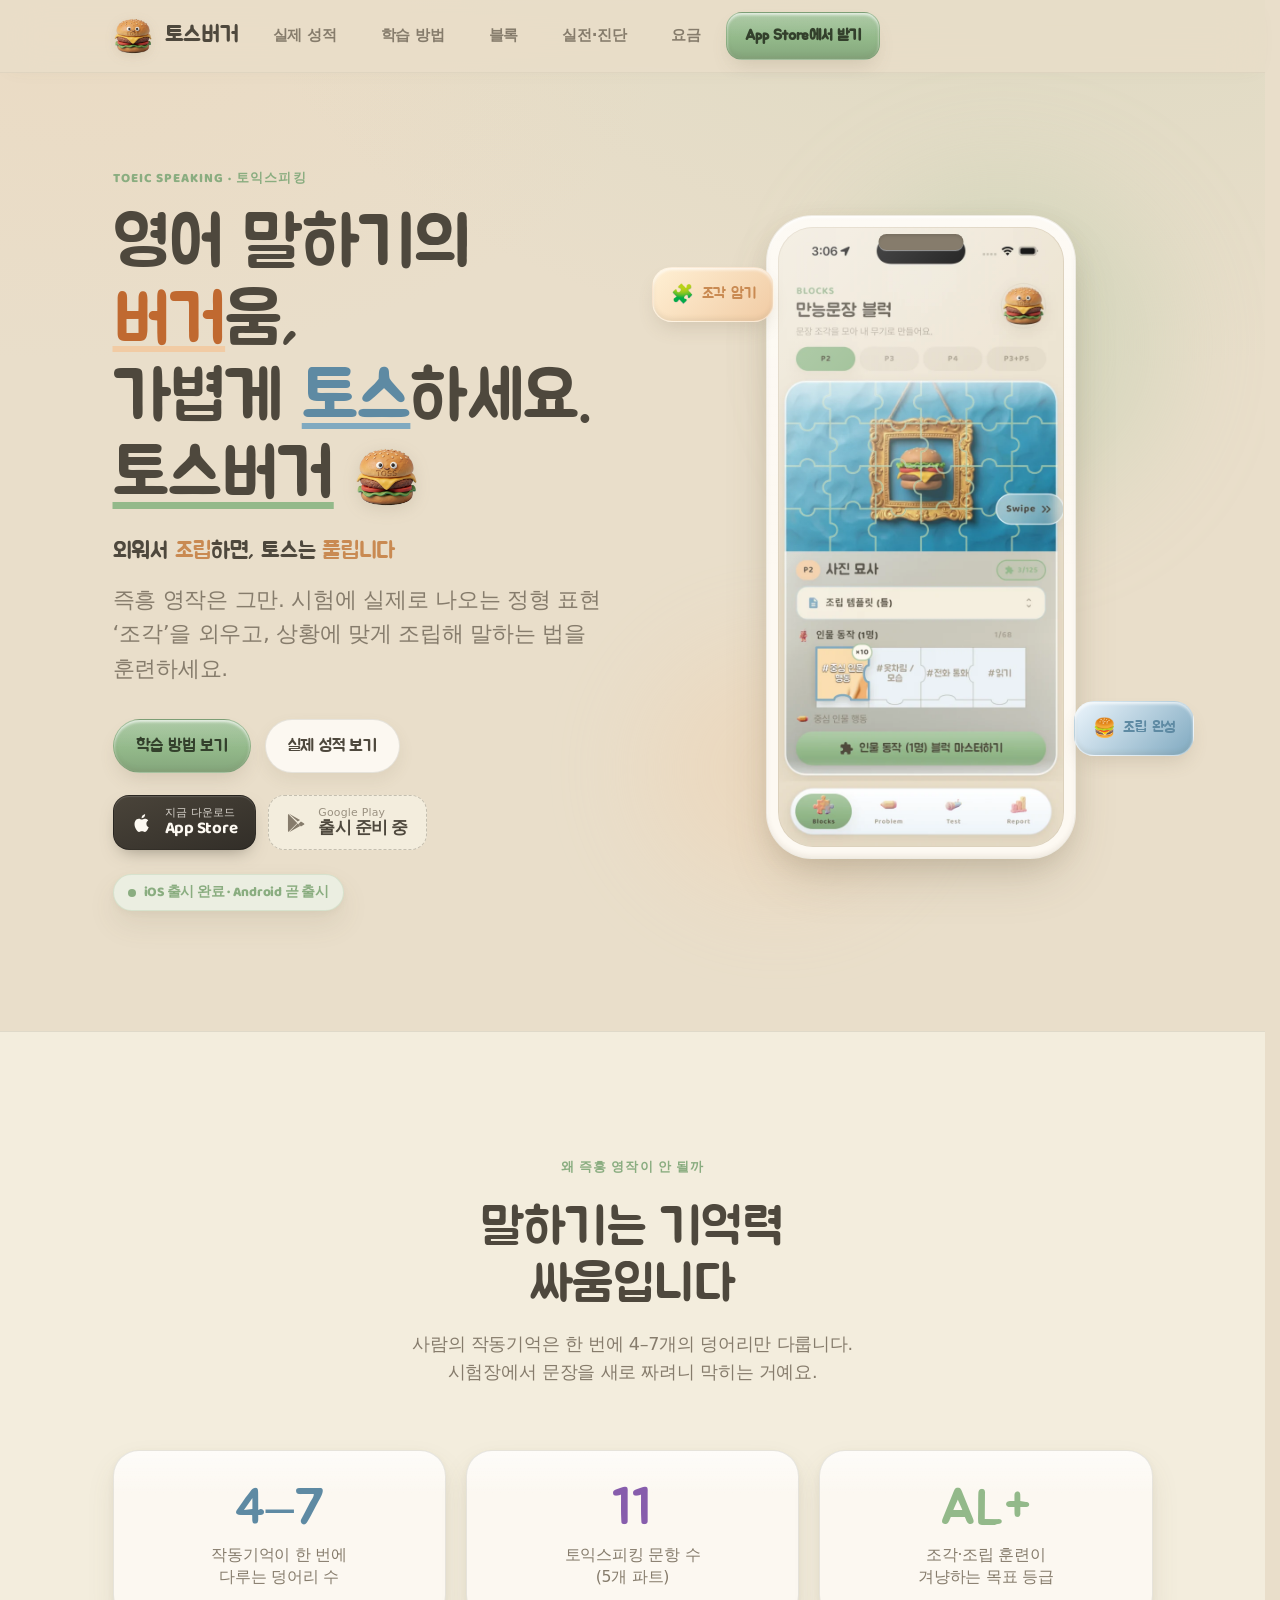
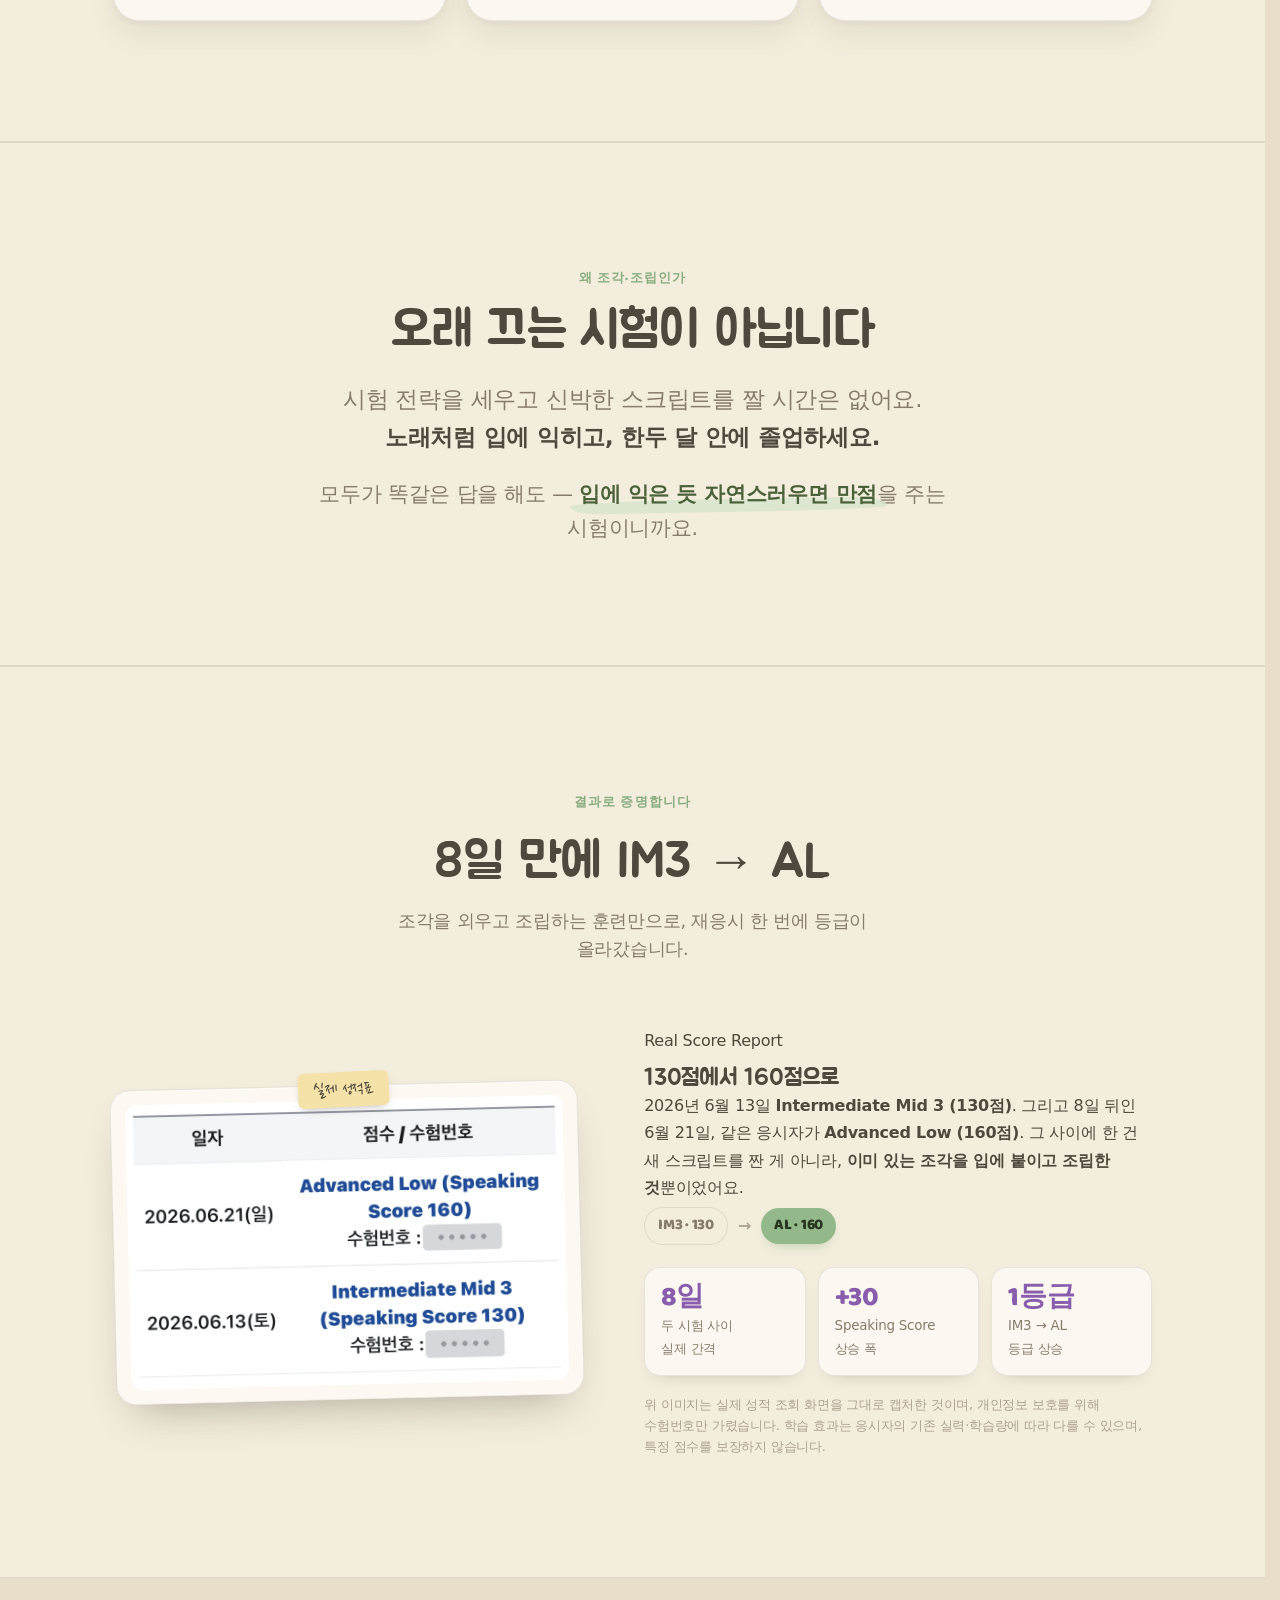
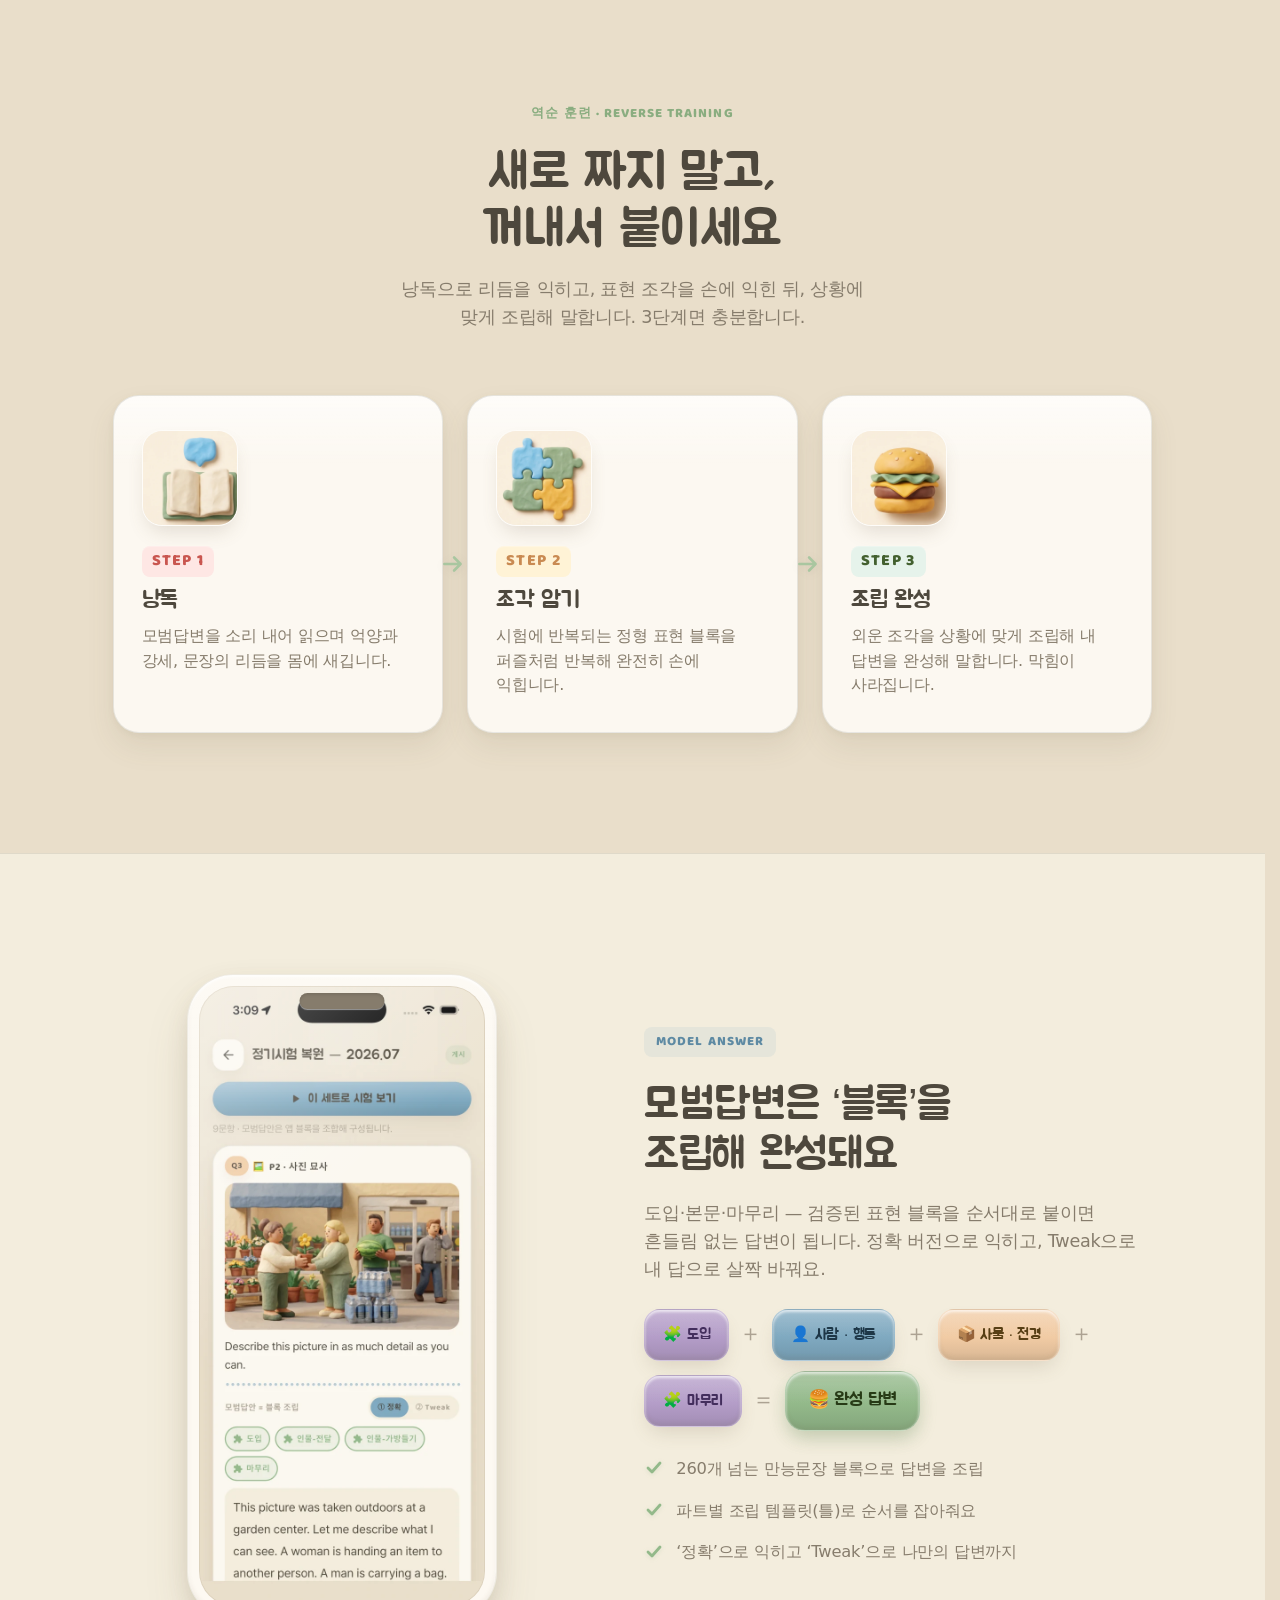
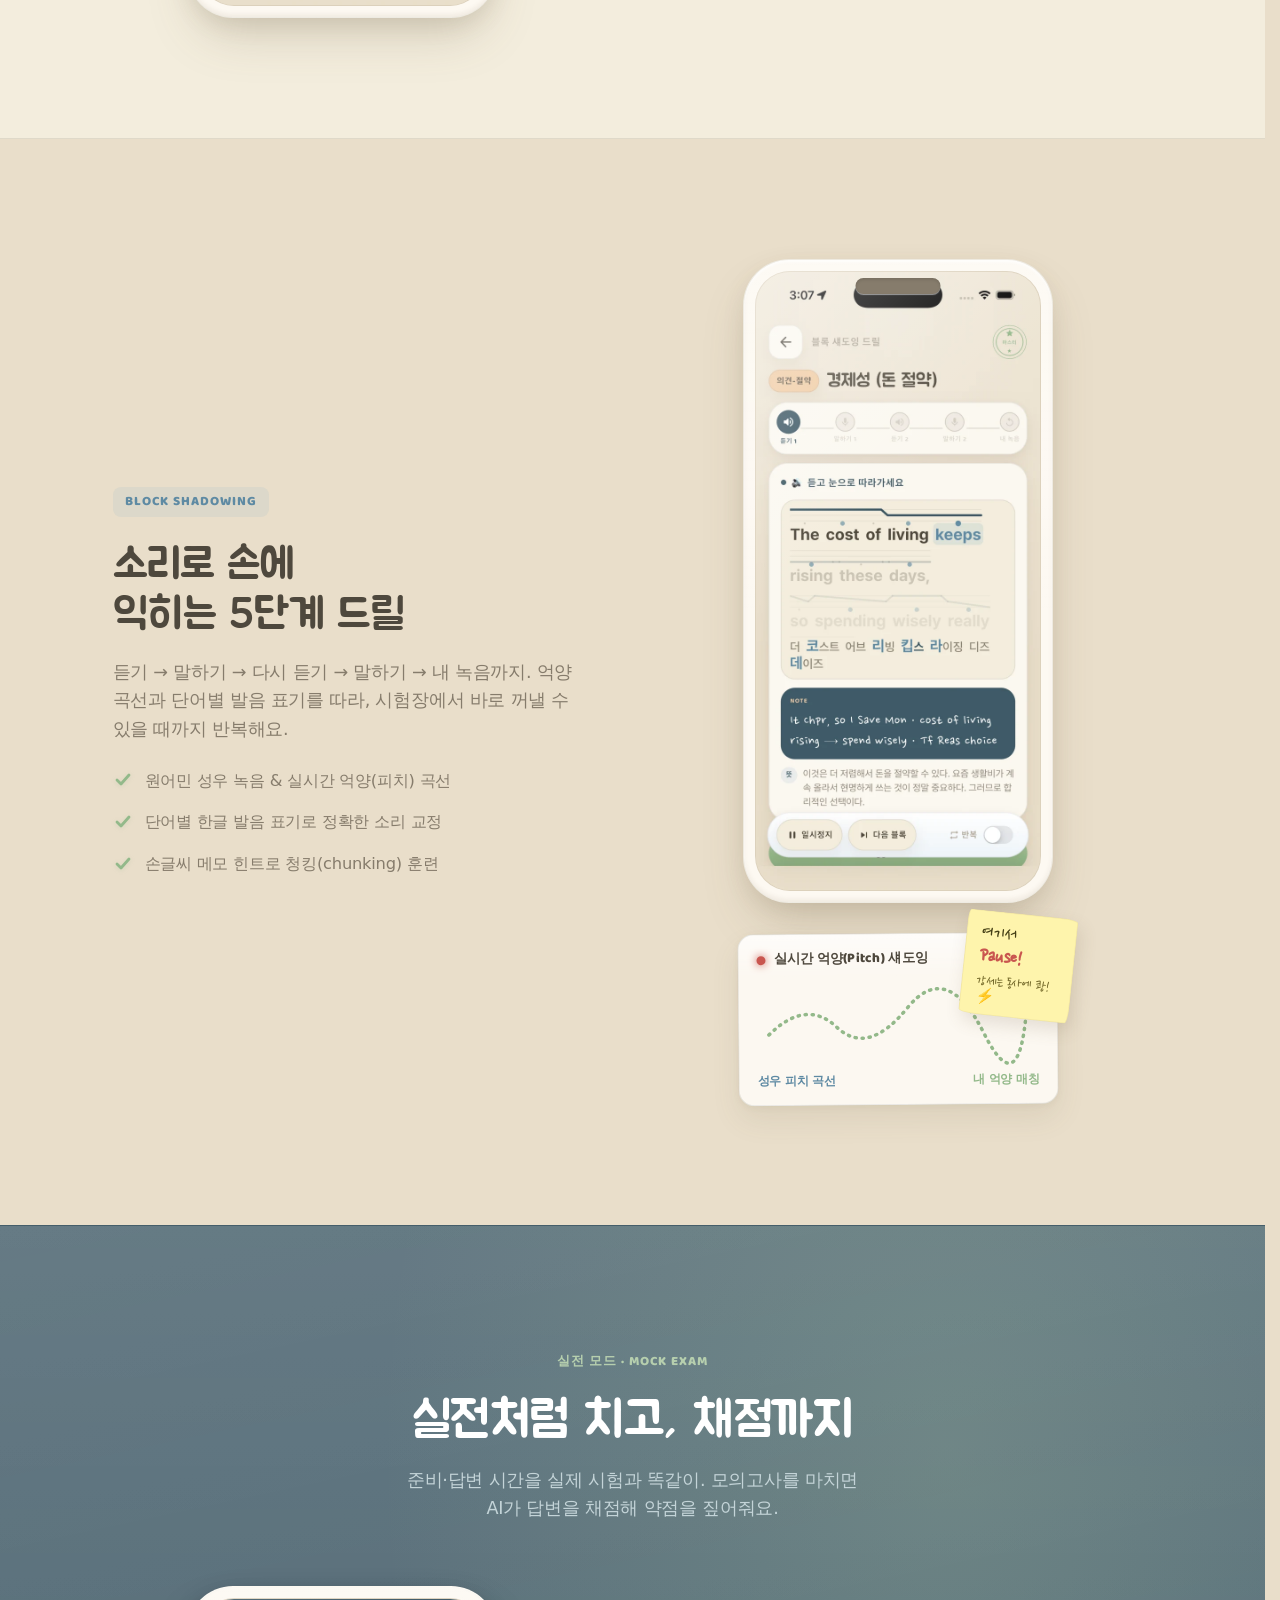
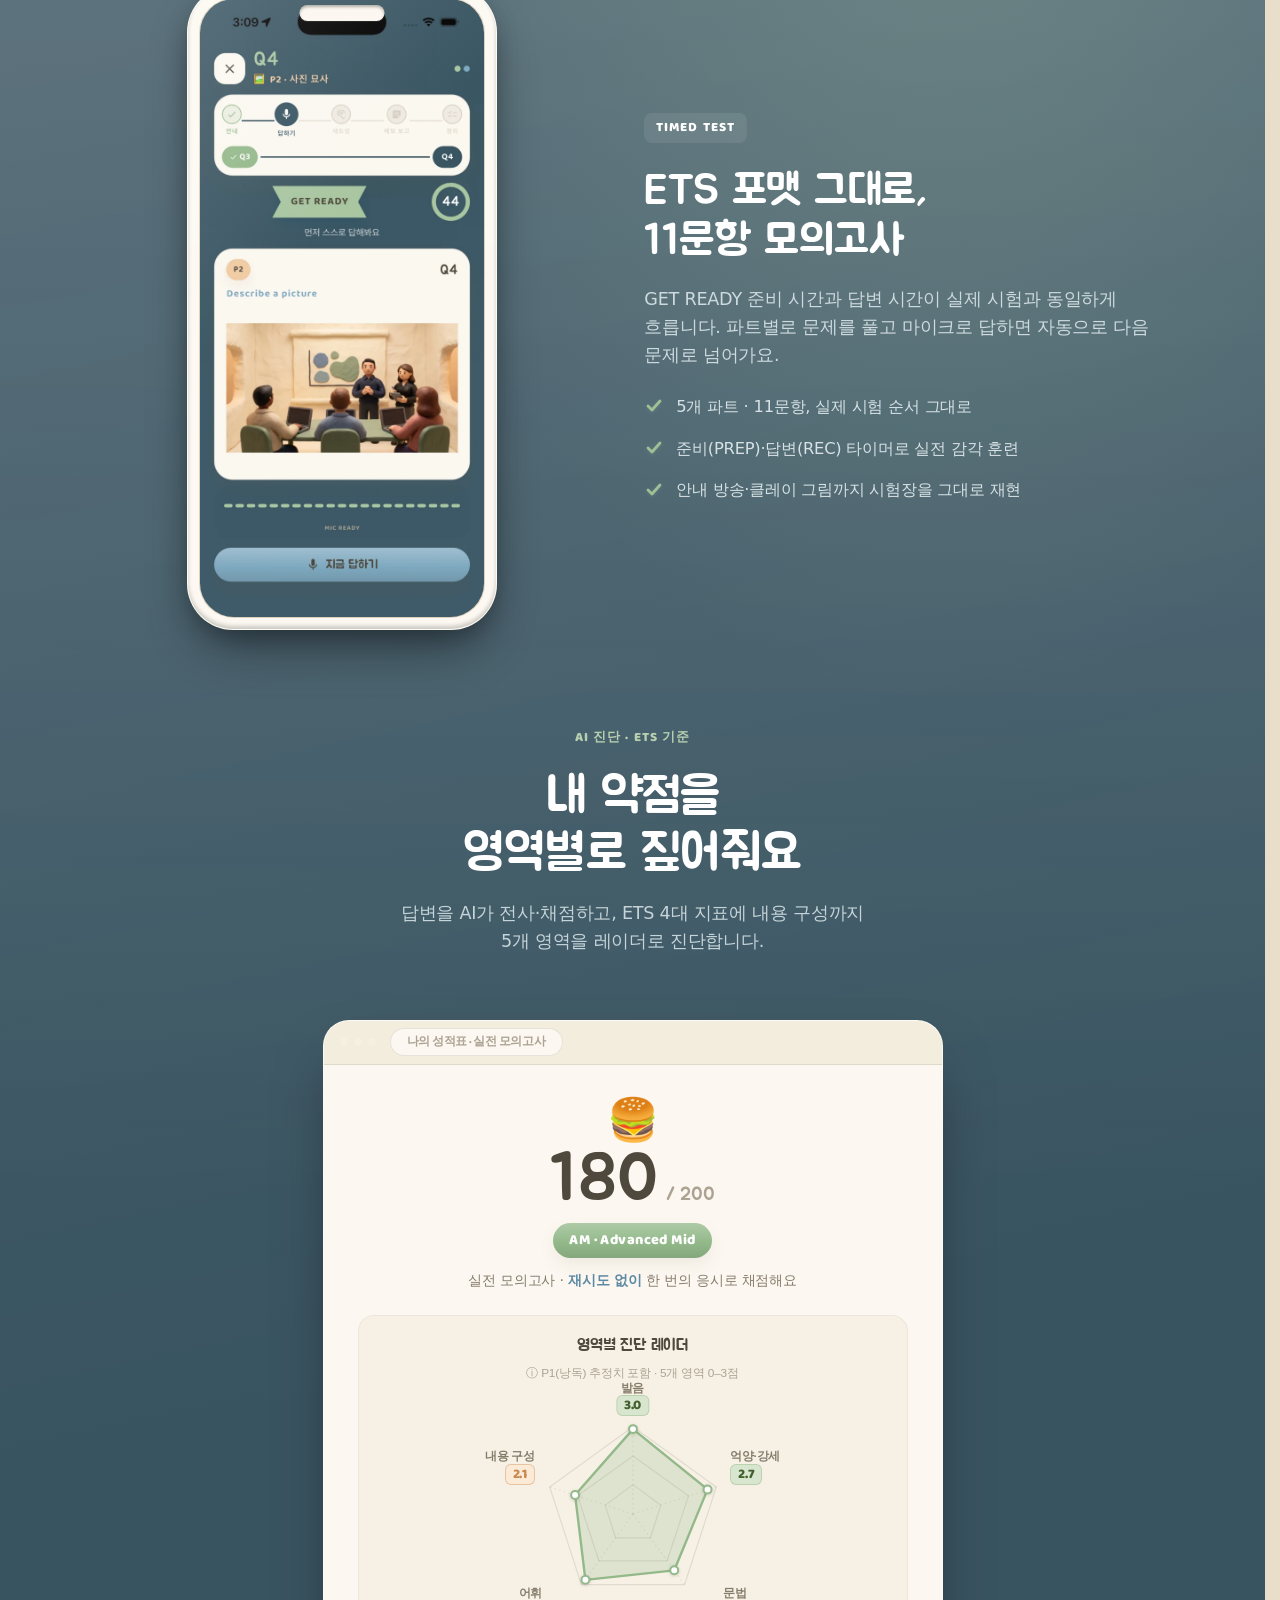
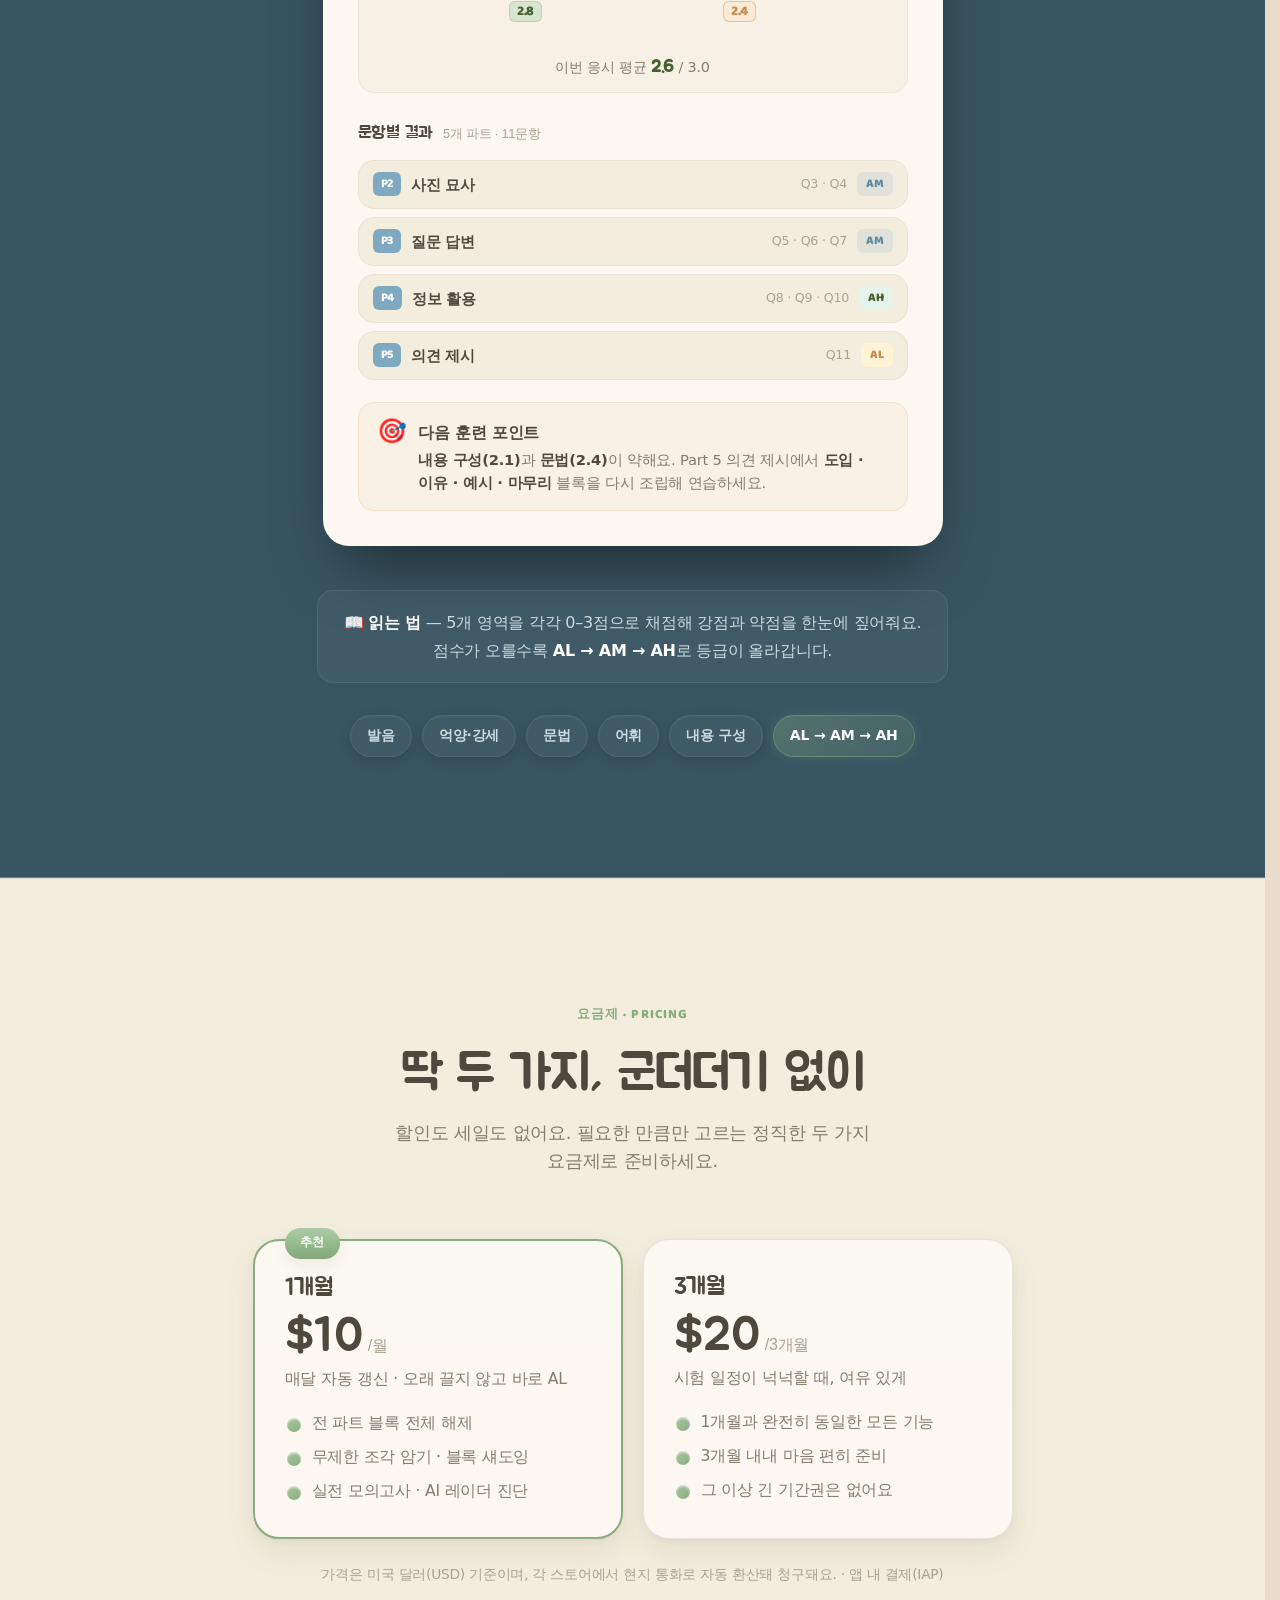
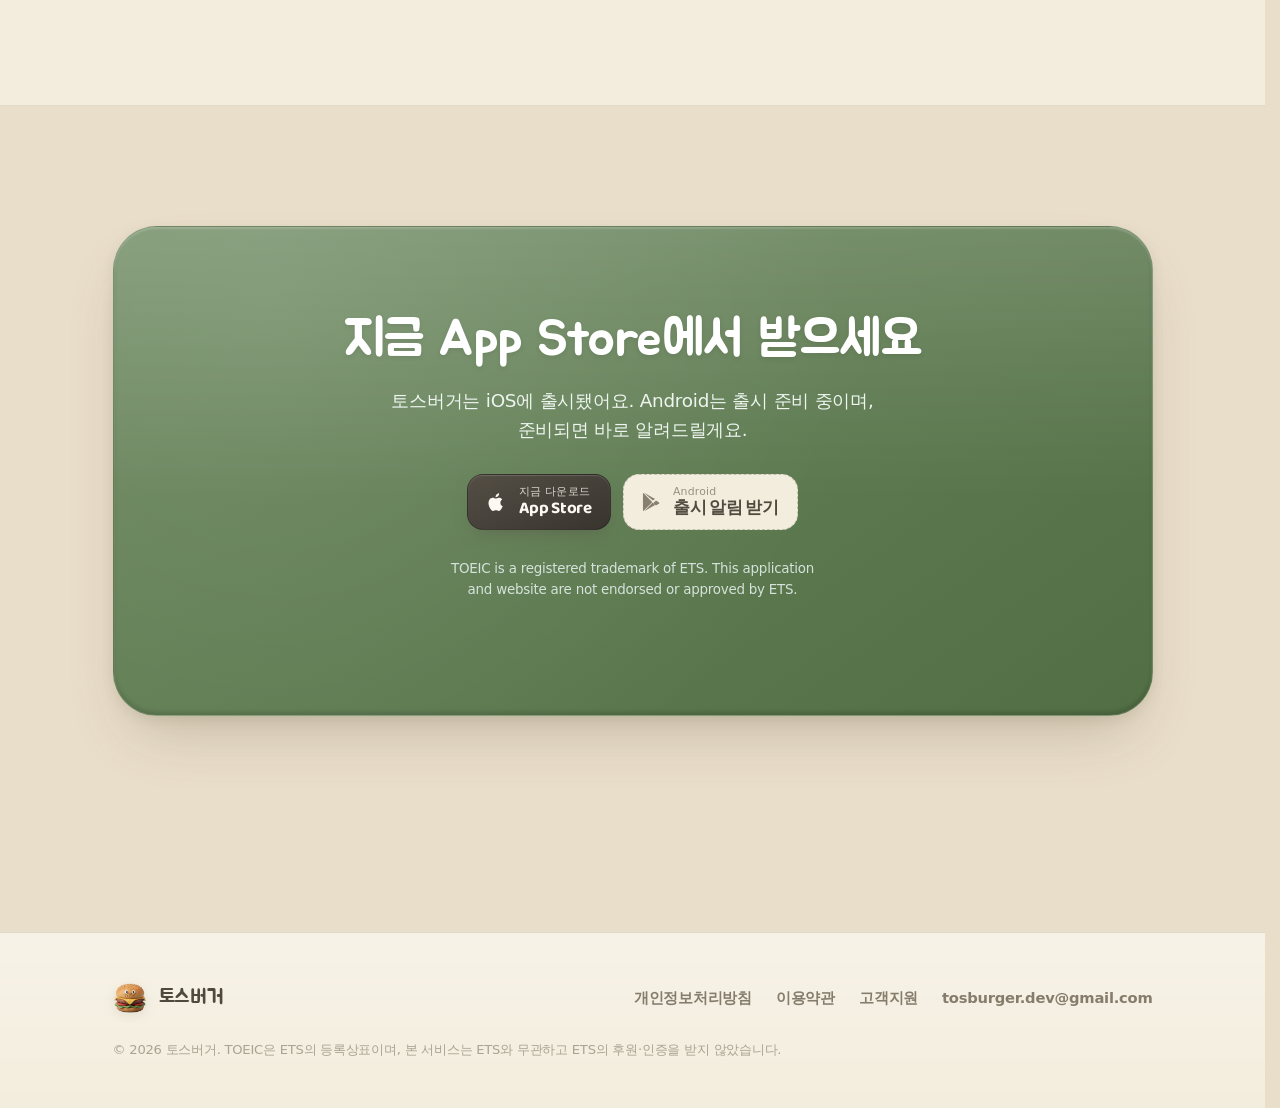
==== commit eb2e9f63: "style: remove '이제' from hero title, make layout responsive, and style custom underlines - Removed '이" ====
--- a/index.html
+++ b/index.html
@@ -99,6 +99,42 @@
   .hero-grid { display: grid; grid-template-columns: 1.05fr .95fr; gap: clamp(24px, 5vw, 64px); align-items: center; }
   .hero h1 { font-size: clamp(2.45rem, 6.8vw, 4.3rem); margin: 16px 0 20px; line-height: 1.12; color: var(--ink); }
   
+  /* Responsive line breaks */
+  @media (max-width: 640px) {
+    .br-web { display: none; }
+  }
+
+  /* Custom Clay Highlight Underlines */
+  .hl-burger {
+    color: #c06930;
+    text-decoration: underline;
+    text-decoration-color: var(--cheese);
+    text-underline-offset: 4px;
+    text-decoration-thickness: 6px;
+    display: inline-block;
+  }
+  .hl-toss {
+    color: var(--tomato-dark);
+    text-decoration: underline;
+    text-decoration-color: var(--tomato);
+    text-underline-offset: 4px;
+    text-decoration-thickness: 6px;
+    display: inline-block;
+  }
+  .hl-brand {
+    color: var(--ink);
+    text-decoration: underline;
+    text-decoration-color: var(--lettuce);
+    text-underline-offset: 6px;
+    text-decoration-thickness: 7px;
+    display: inline-block;
+  }
+  @media (prefers-color-scheme: dark) {
+    .hl-burger { color: var(--cheese-dark); text-decoration-color: rgba(241, 203, 164, 0.4); }
+    .hl-toss { color: var(--tomato); text-decoration-color: rgba(127, 169, 192, 0.4); }
+    .hl-brand { text-decoration-color: rgba(147, 185, 138, 0.4); }
+  }
+
   /* Dynamic Hand-molded Clay Highlighter */
   .hero h1 .hl { 
     color: #4b6139; 
@@ -833,7 +869,7 @@
     <div class="wrap hero-grid">
       <div>
         <span class="eyebrow">TOEIC Speaking · 토익스피킹</span>
-        <h1>영어 말하기의 <span class="hl">버거</span>움,<br>이제 가볍게 토스하세요.<br>토스버거 <img src="/assets/logo.webp" alt="토스버거" class="hero-logo" style="display: inline-block; width: 0.95em; height: 0.95em; vertical-align: middle; margin-top: -0.12em; filter: drop-shadow(0 4px 8px rgba(110, 95, 69, 0.15)); animation: logo-gently-bob 6s ease-in-out infinite;"></h1>
+        <h1>영어 말하기의<br class="br-web"> <span class="hl-burger">버거</span>움,<br>가볍게 <span class="hl-toss">토스</span>하세요.<br class="br-web"><span class="hl-brand">토스버거</span> <img src="/assets/logo.webp" alt="토스버거" class="hero-logo" style="display: inline-block; width: 0.95em; height: 0.95em; vertical-align: middle; margin-top: -0.12em; filter: drop-shadow(0 4px 8px rgba(110, 95, 69, 0.15)); animation: logo-gently-bob 6s ease-in-out infinite;"></h1>
         <p class="slogan">외워서 <span class="pun">조립</span>하면, 토스는 <span class="pun">풀립니다</span></p>
         <p class="lead">즉흥 영작은 그만. 시험에 실제로 나오는 정형 표현 ‘조각’을 외우고, 상황에 맞게 조립해 말하는 법을 훈련하세요.</p>
         <div class="cta">
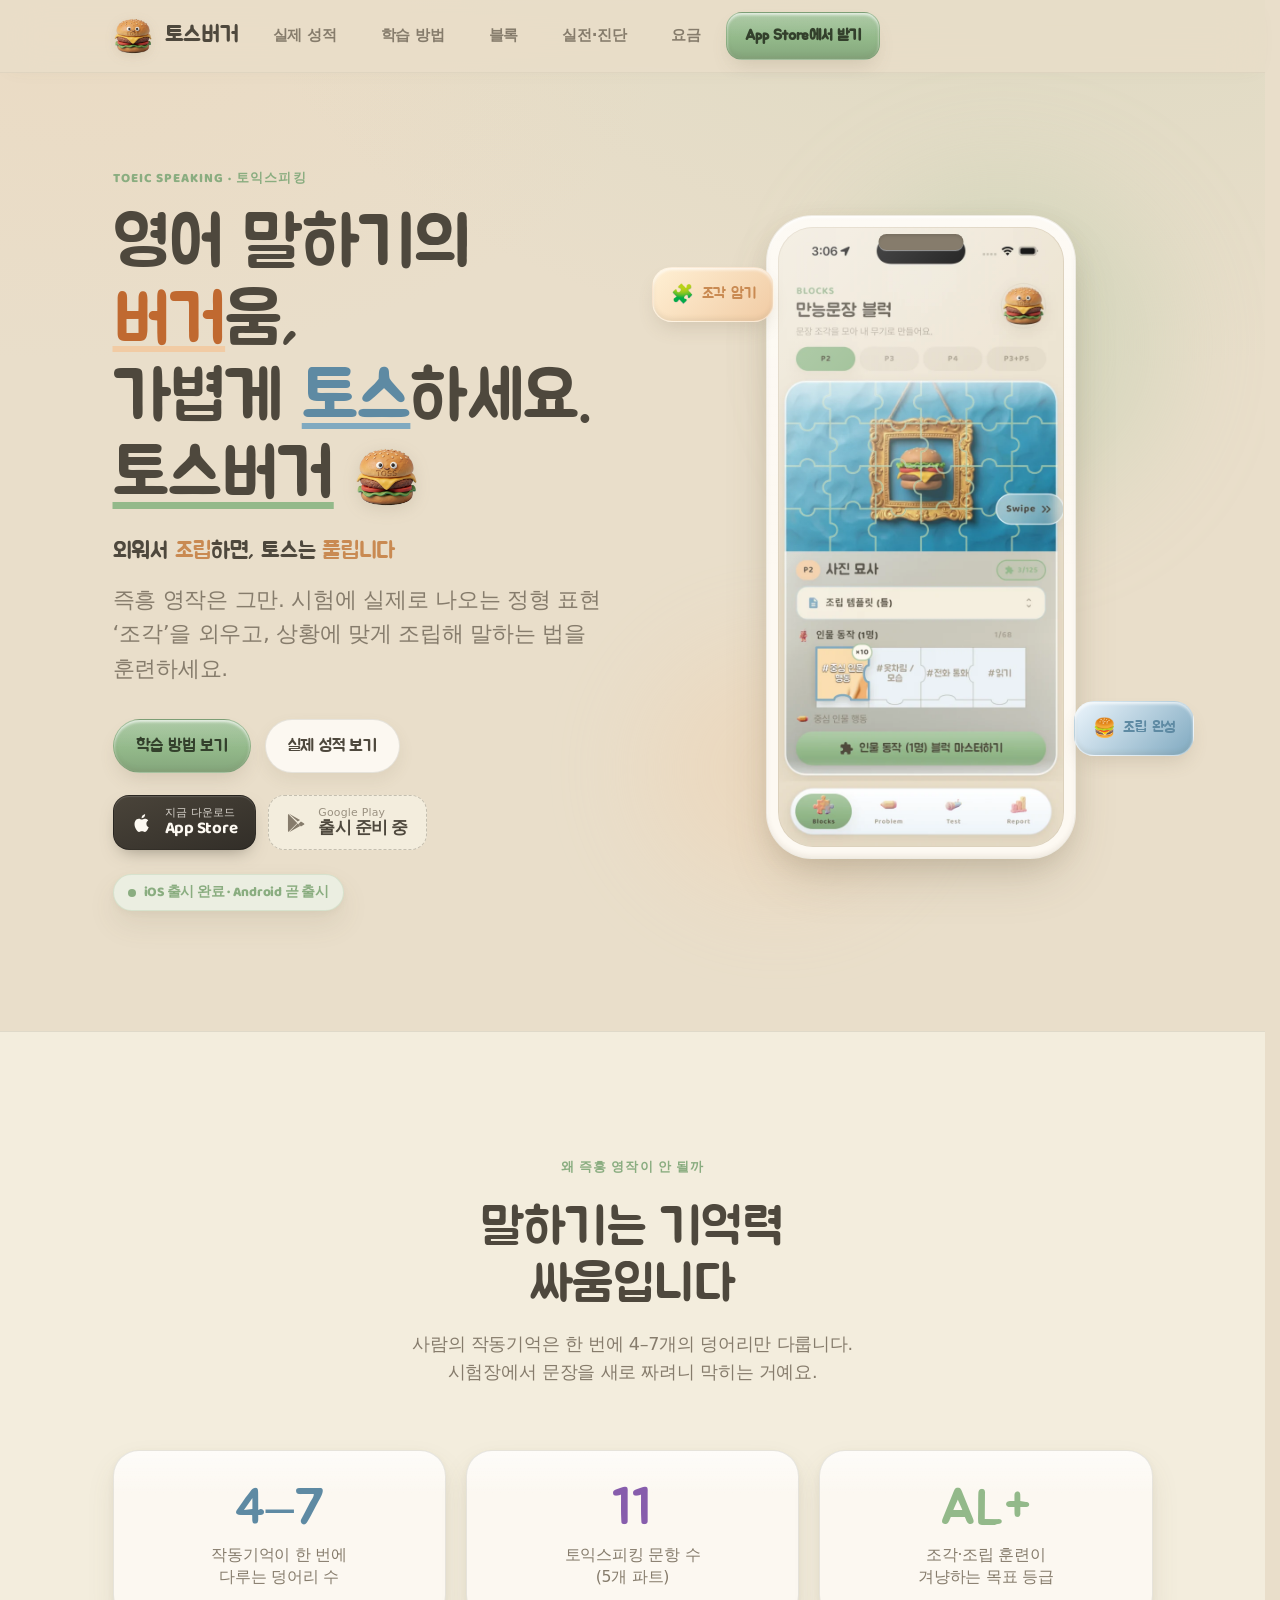
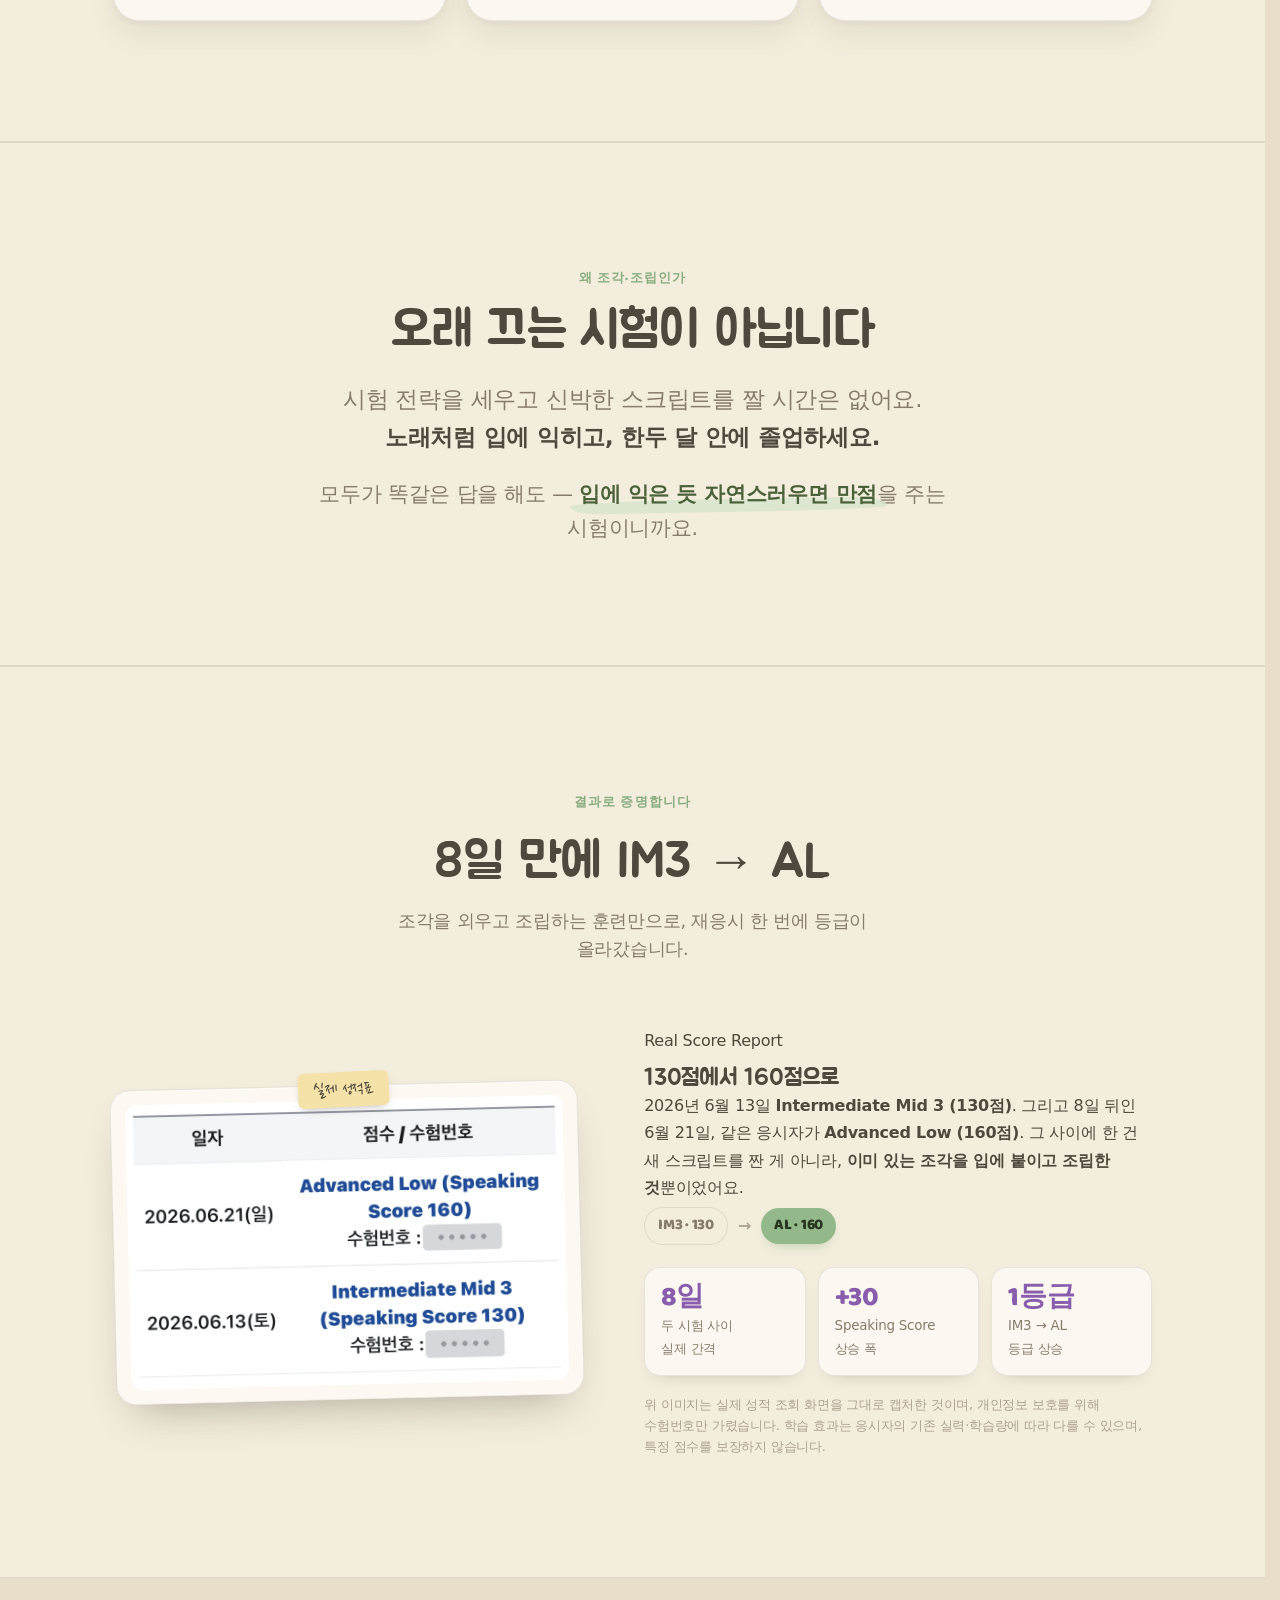
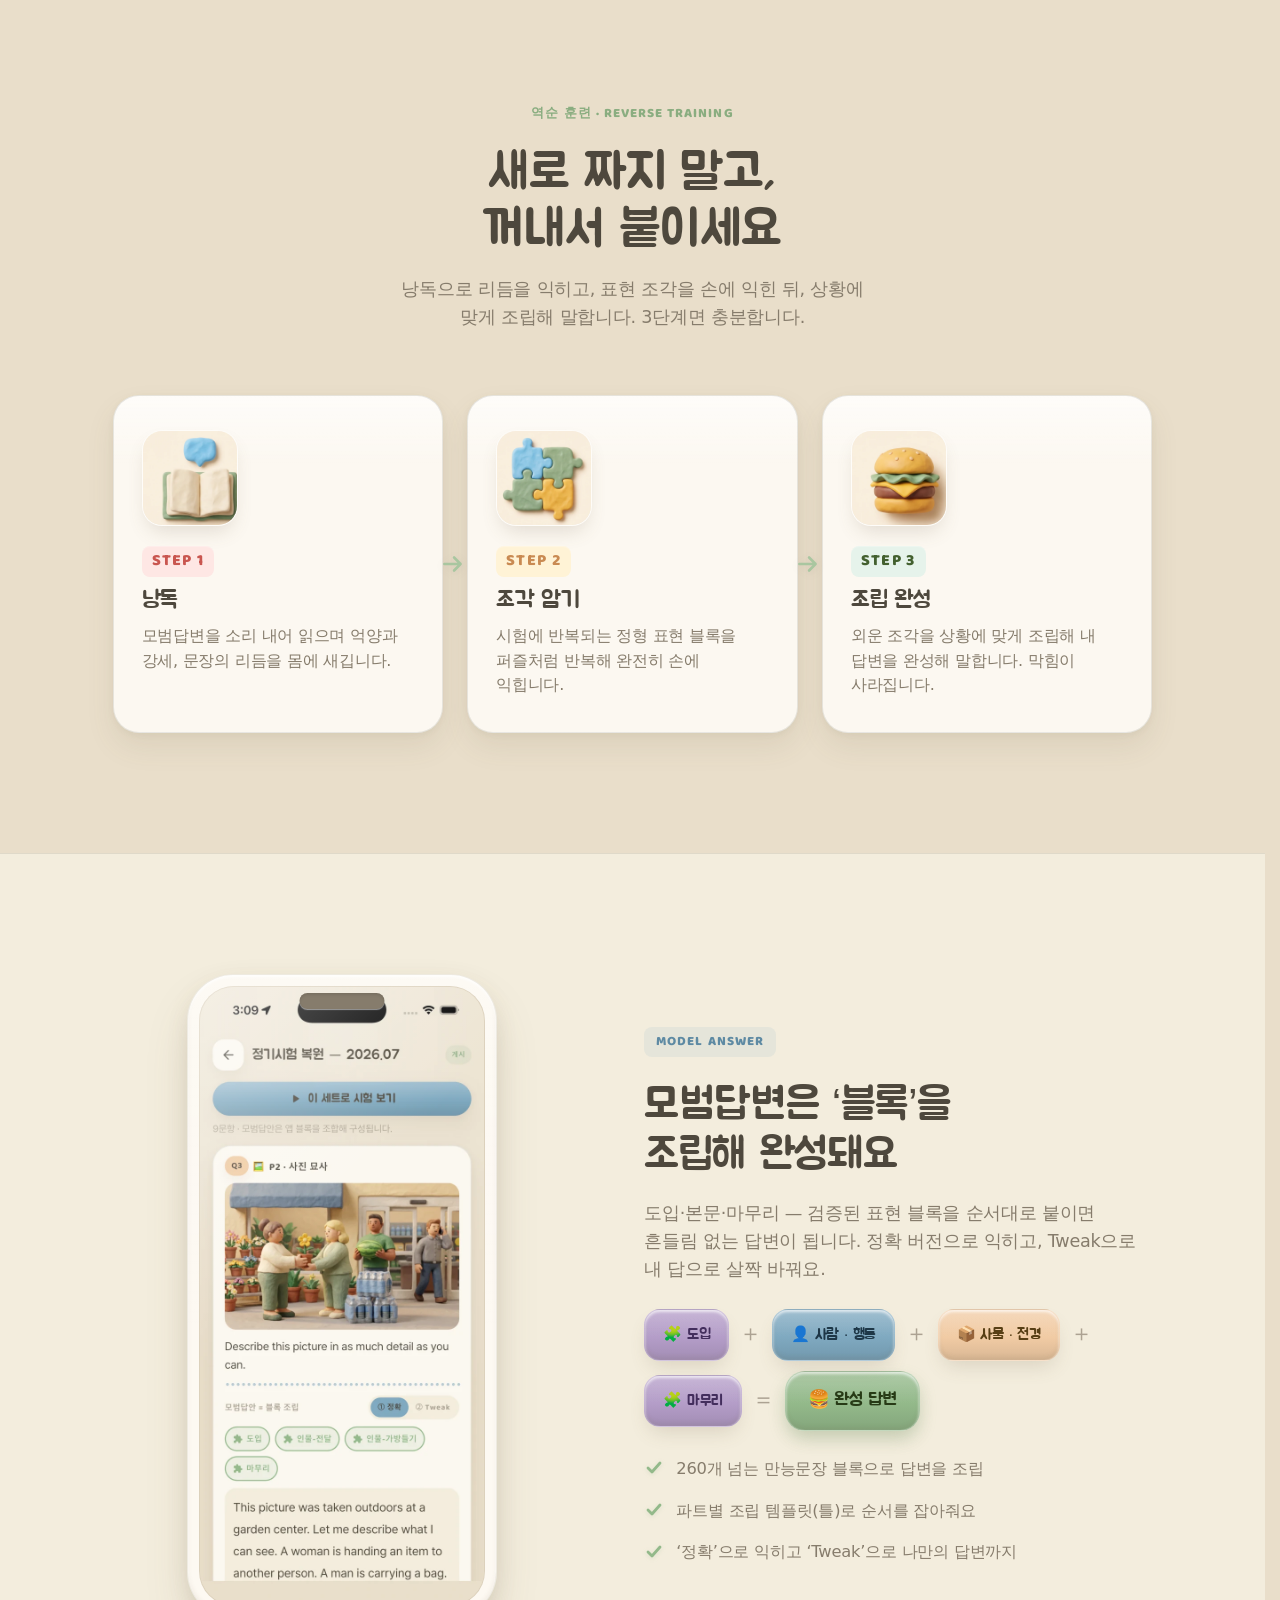
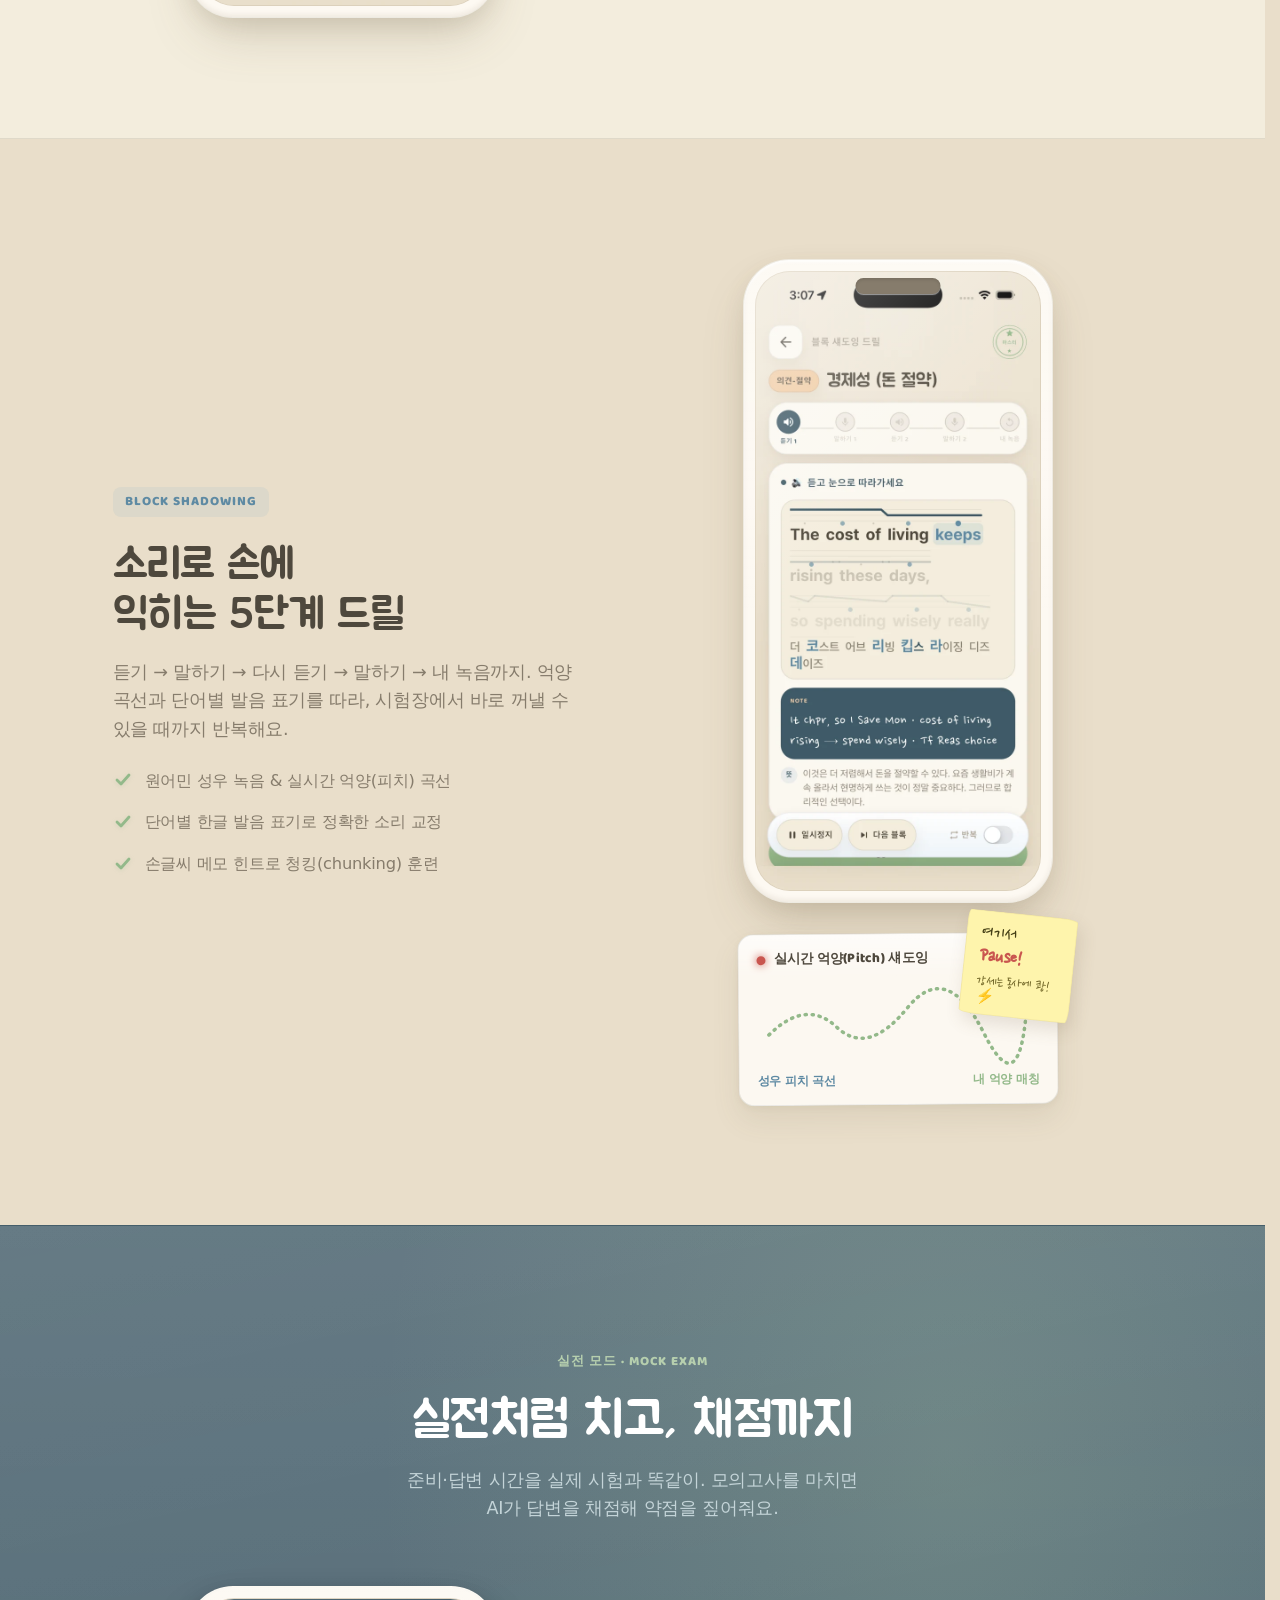
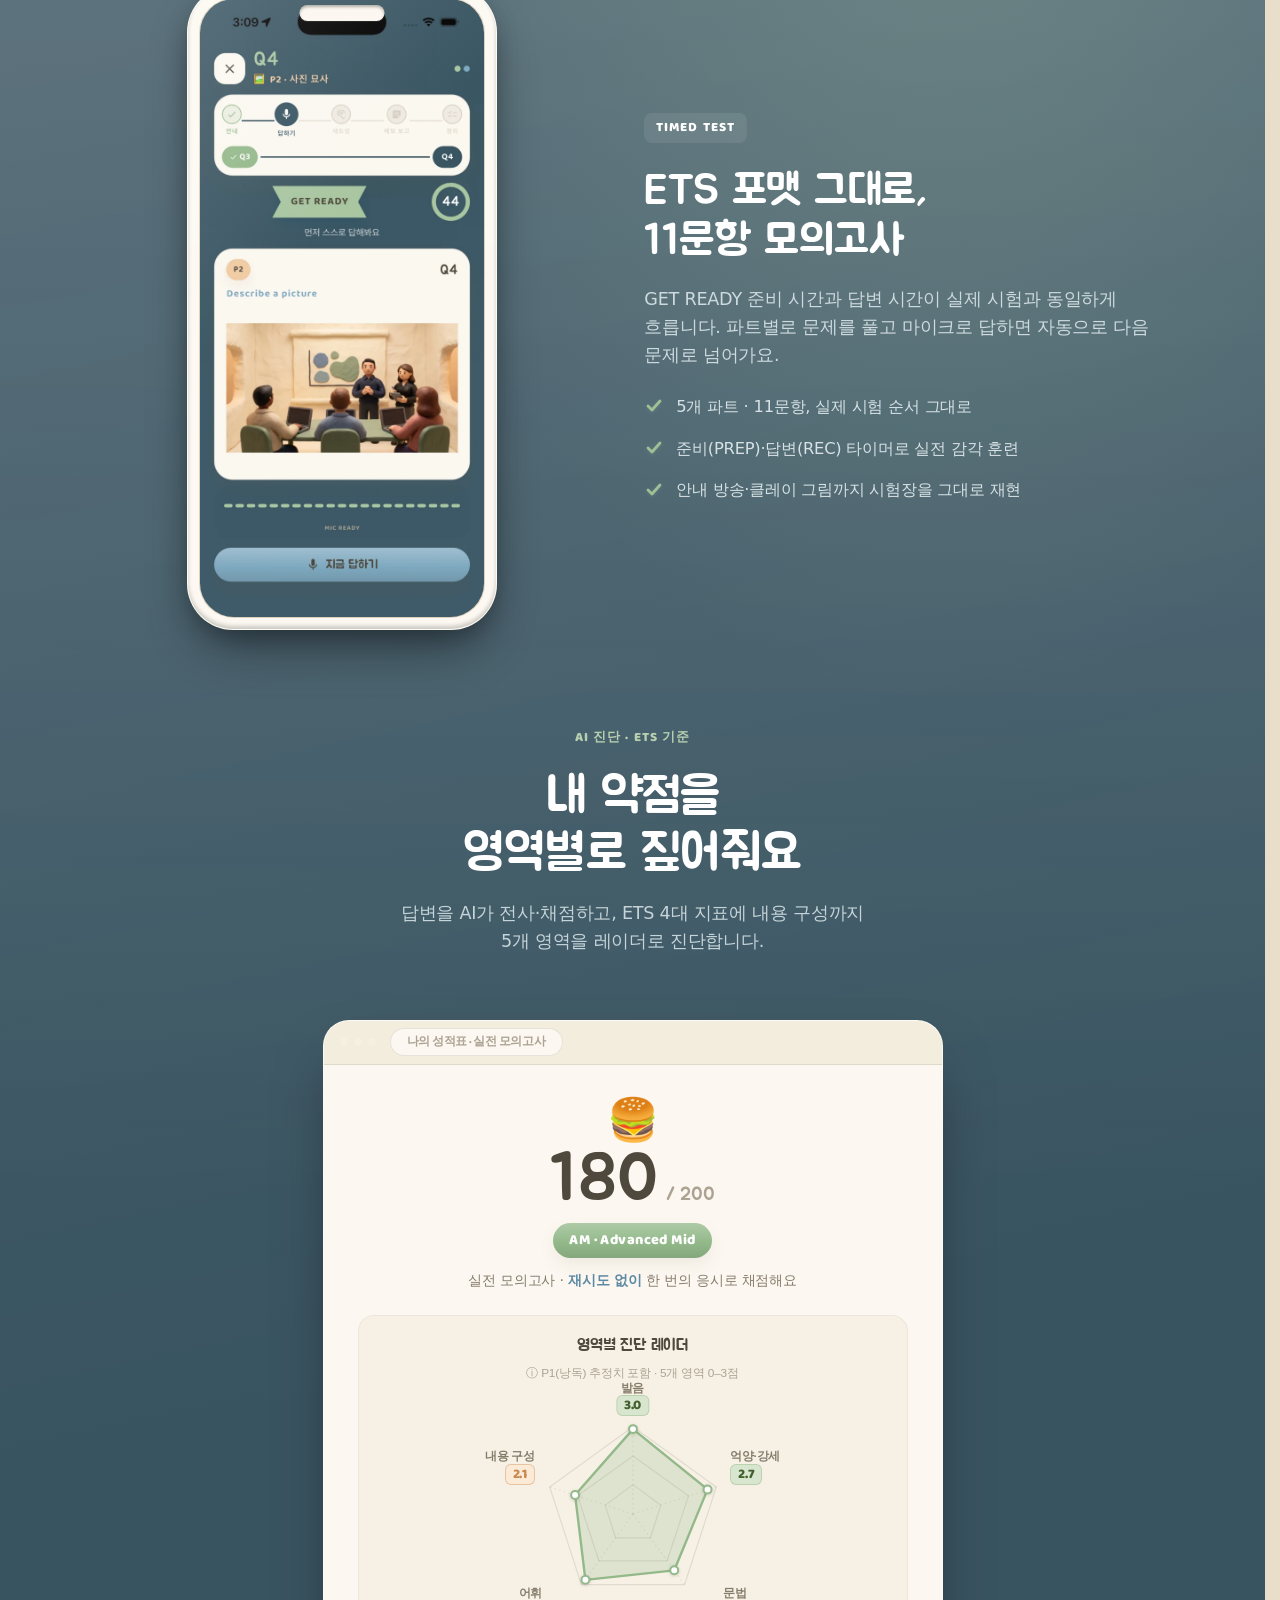
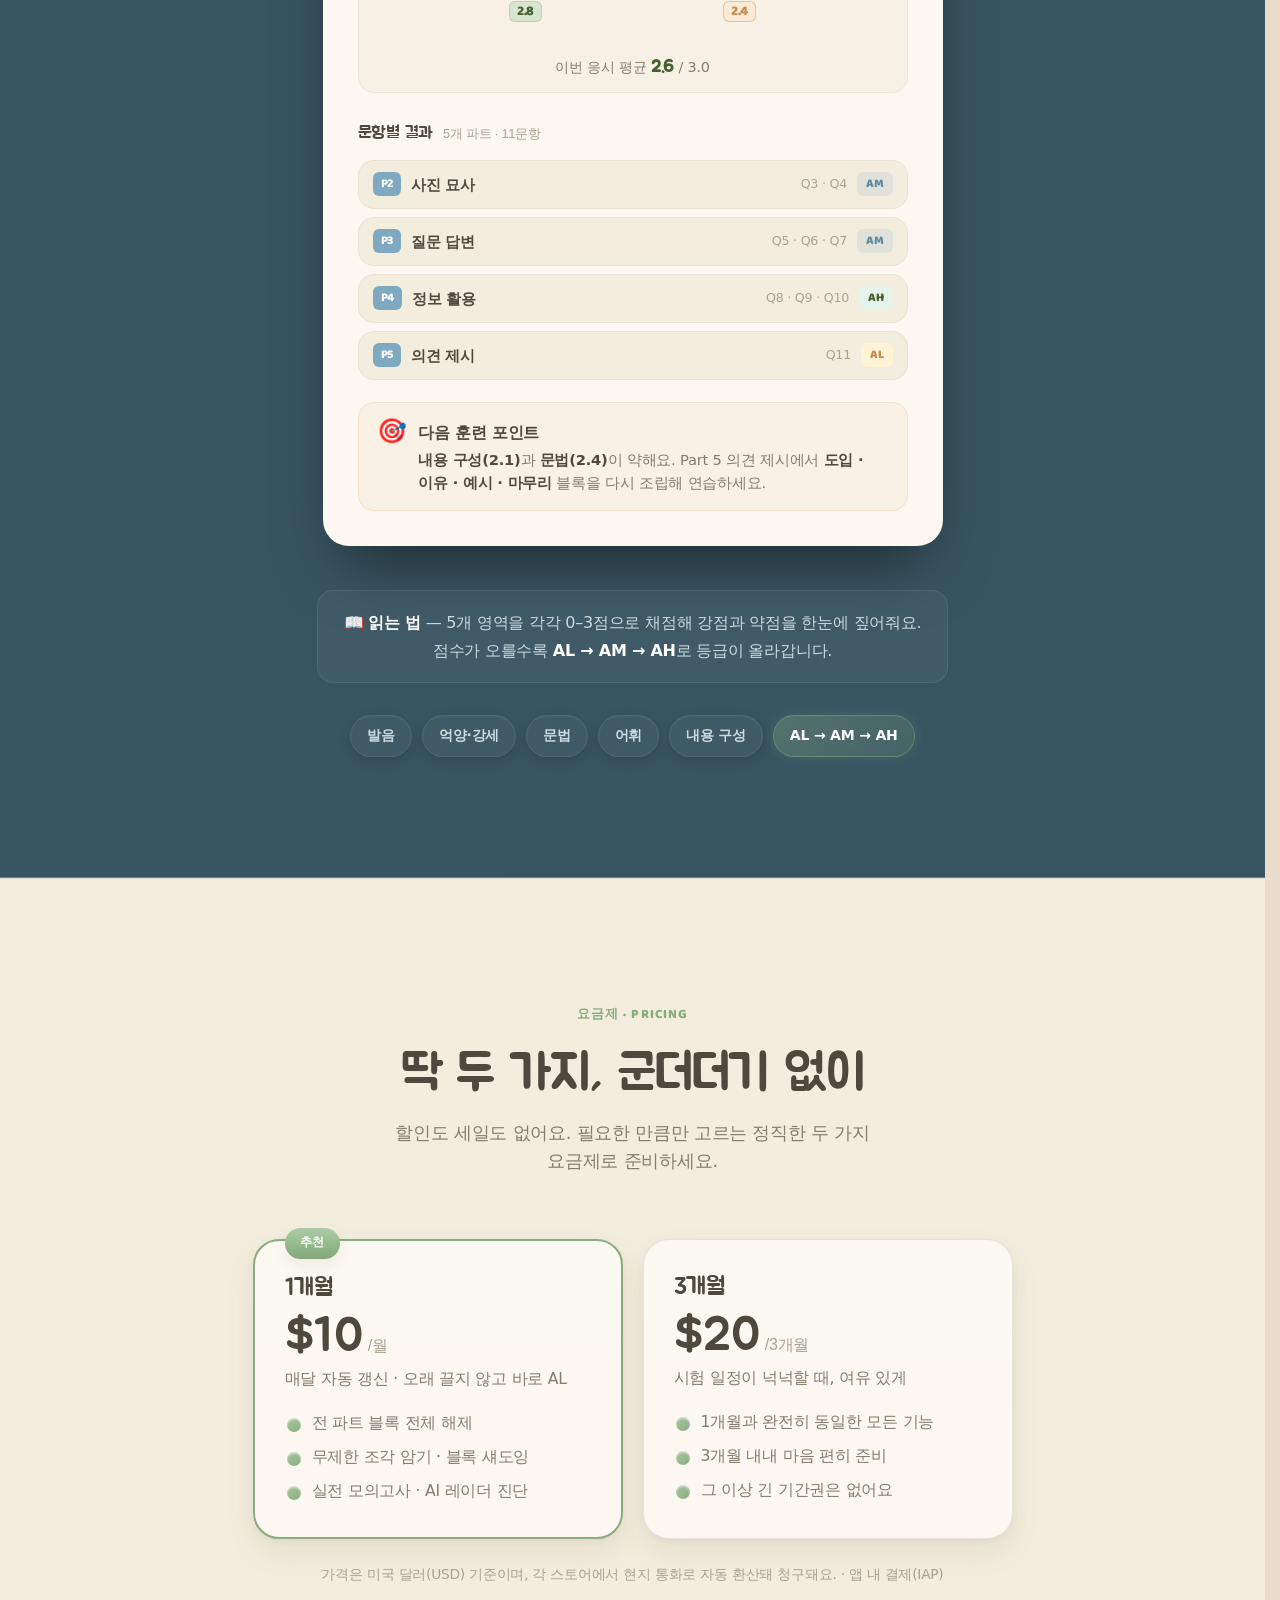
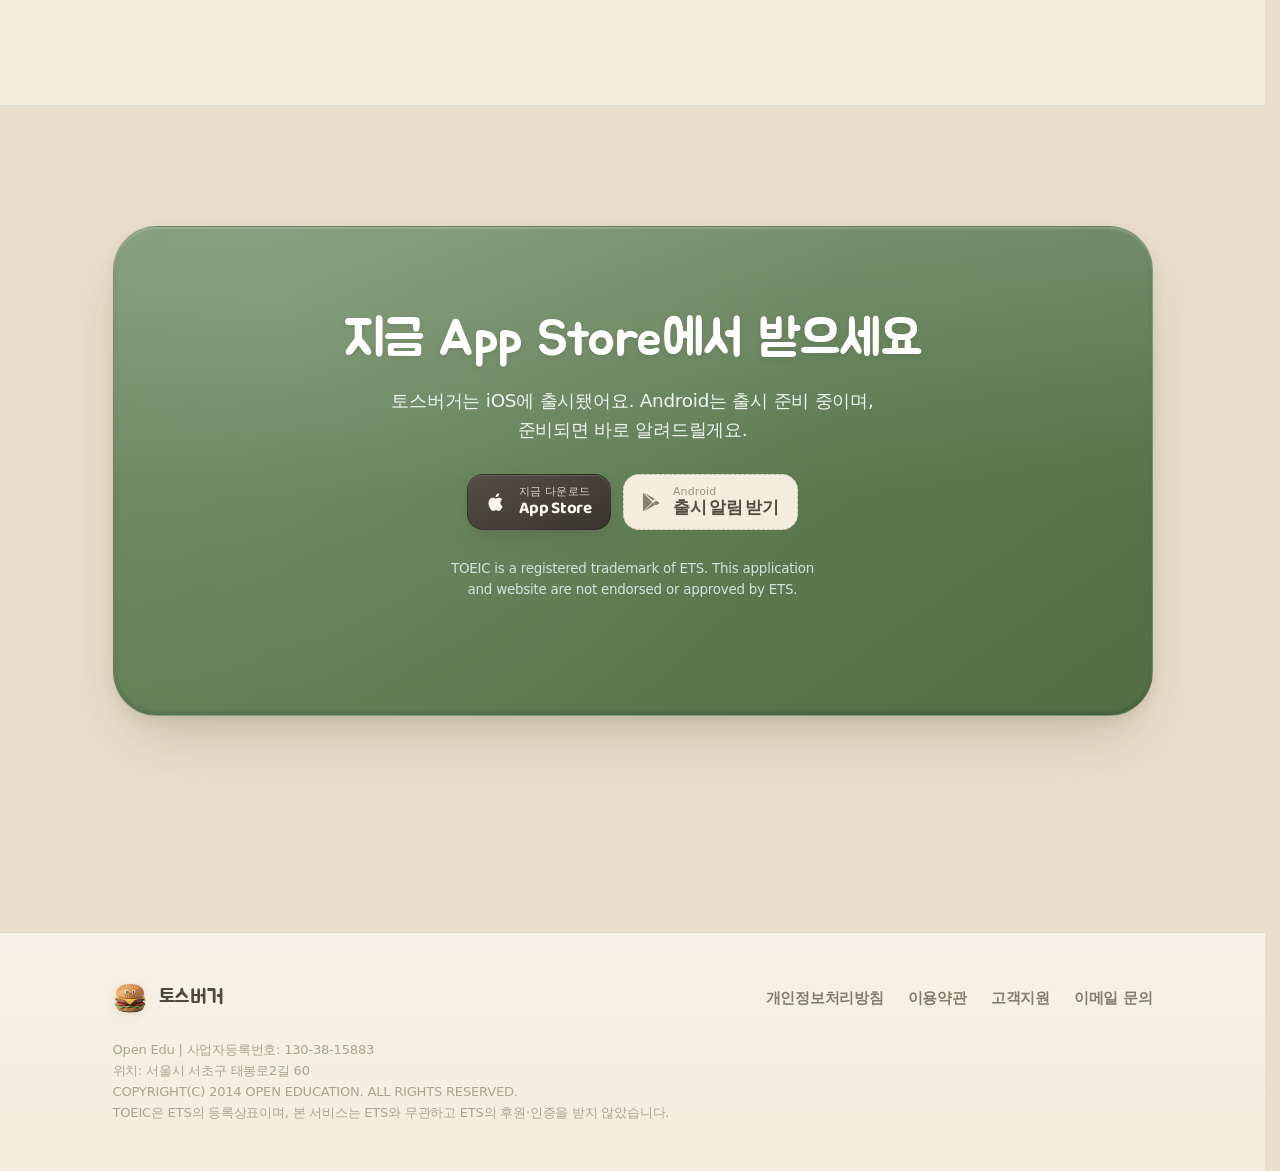
==== commit 8ef76f02: "style: replace raw email with '이메일 문의' and add 'Open Edu' corporate footer info to all pages - Chang" ====
--- a/index.html
+++ b/index.html
@@ -1260,10 +1260,15 @@
         <a href="/privacy/">개인정보처리방침</a>
         <a href="/terms/">이용약관</a>
         <a href="/support/">고객지원</a>
-        <a href="mailto:tosburger.dev@gmail.com">tosburger.dev@gmail.com</a>
+        <a href="mailto:tosburger.dev@gmail.com">이메일 문의</a>
       </nav>
     </div>
-    <p class="foot-legal">© 2026 토스버거. TOEIC은 ETS의 등록상표이며, 본 서비스는 ETS와 무관하고 ETS의 후원·인증을 받지 않았습니다.</p>
+    <p class="foot-legal">
+      Open Edu | 사업자등록번호: 130-38-15883<br>
+      위치: 서울시 서초구 태봉로2길 60<br>
+      COPYRIGHT(C) 2014 OPEN EDUCATION. ALL RIGHTS RESERVED.<br>
+      TOEIC은 ETS의 등록상표이며, 본 서비스는 ETS와 무관하고 ETS의 후원·인증을 받지 않았습니다.
+    </p>
   </div>
 </footer>
 
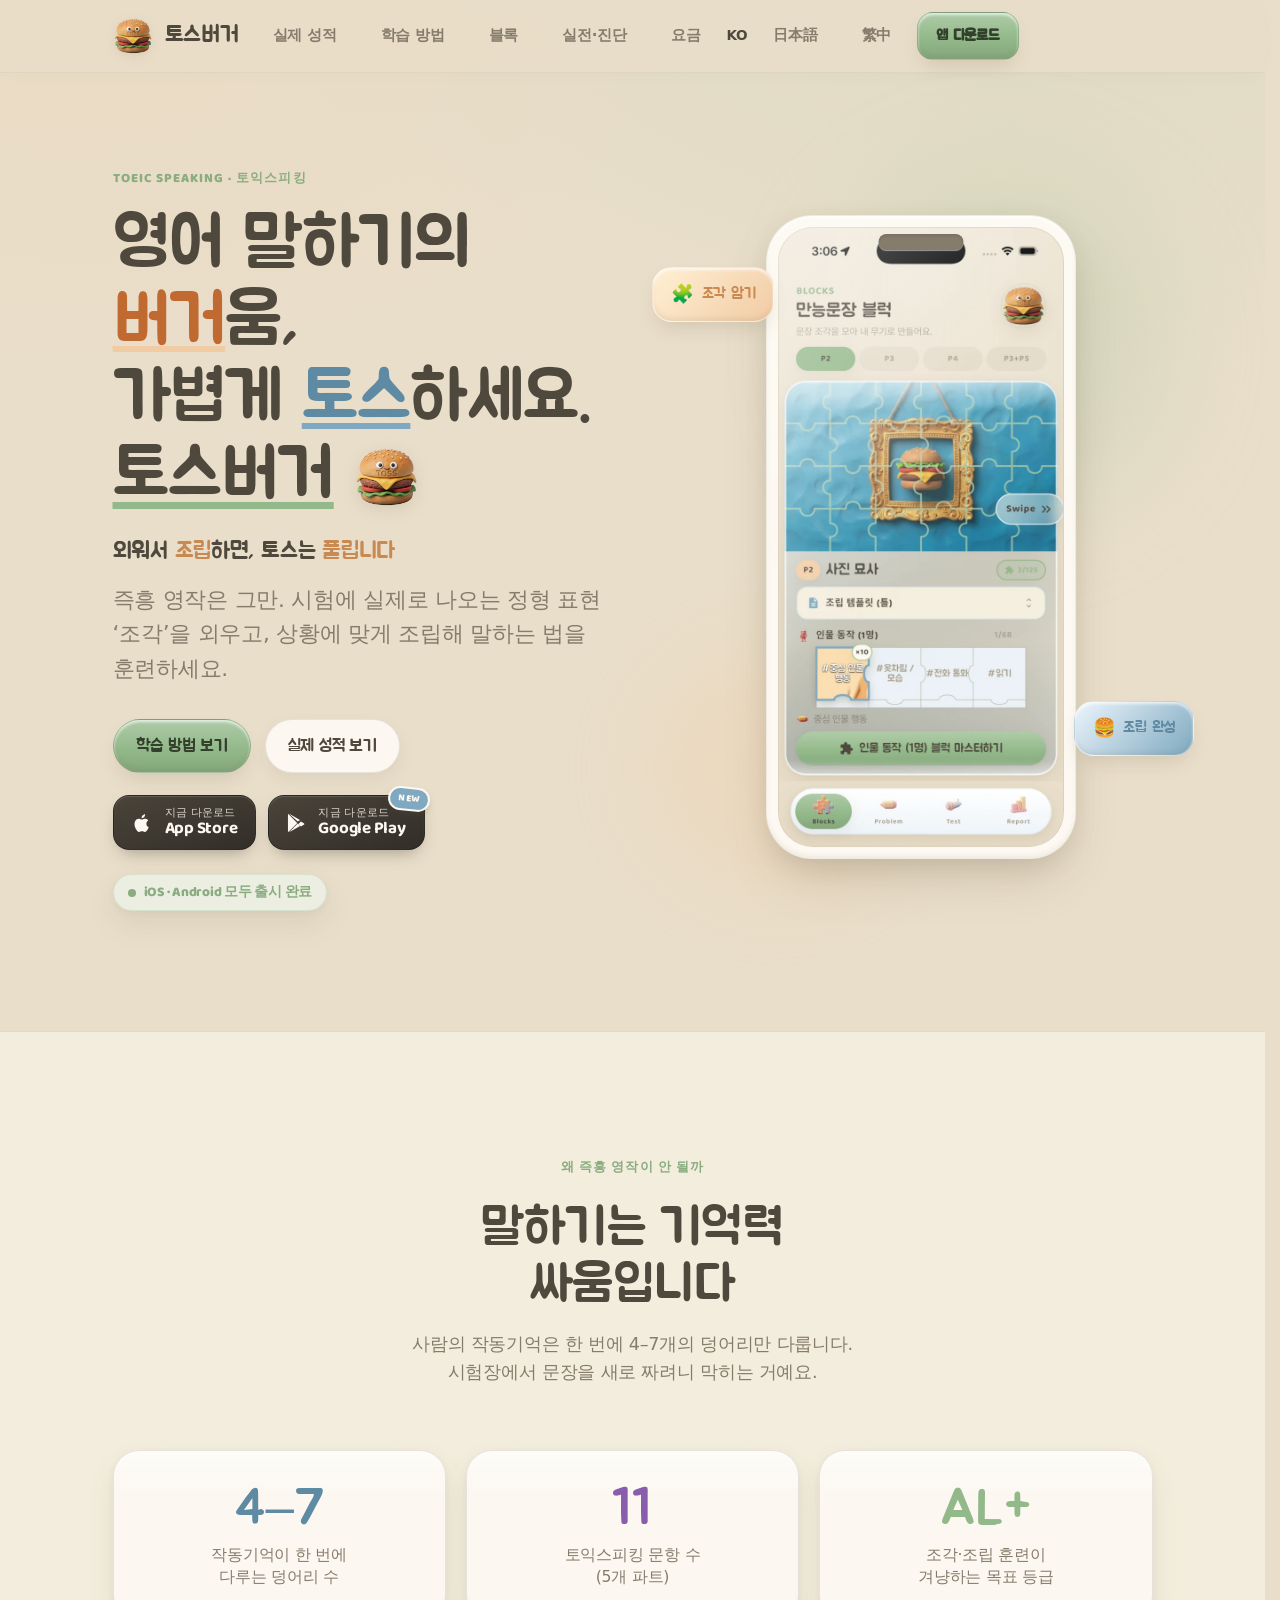
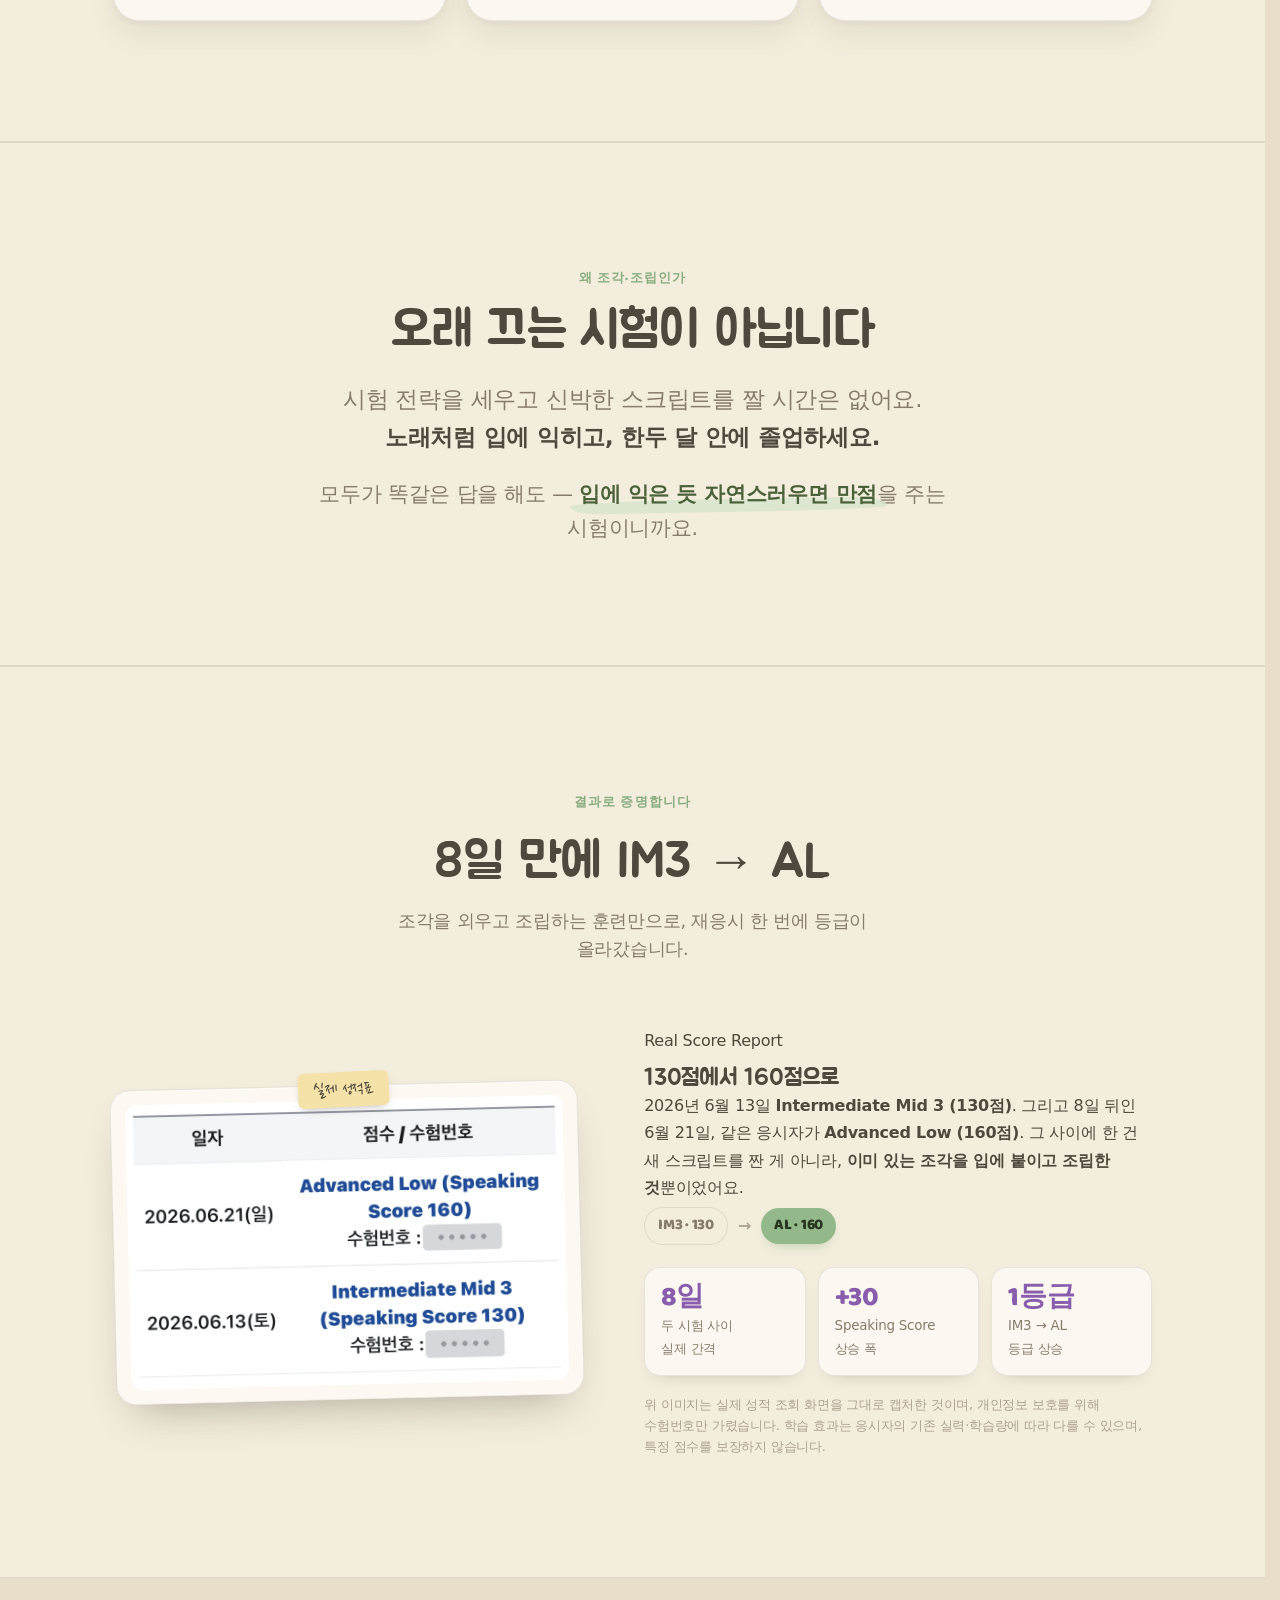
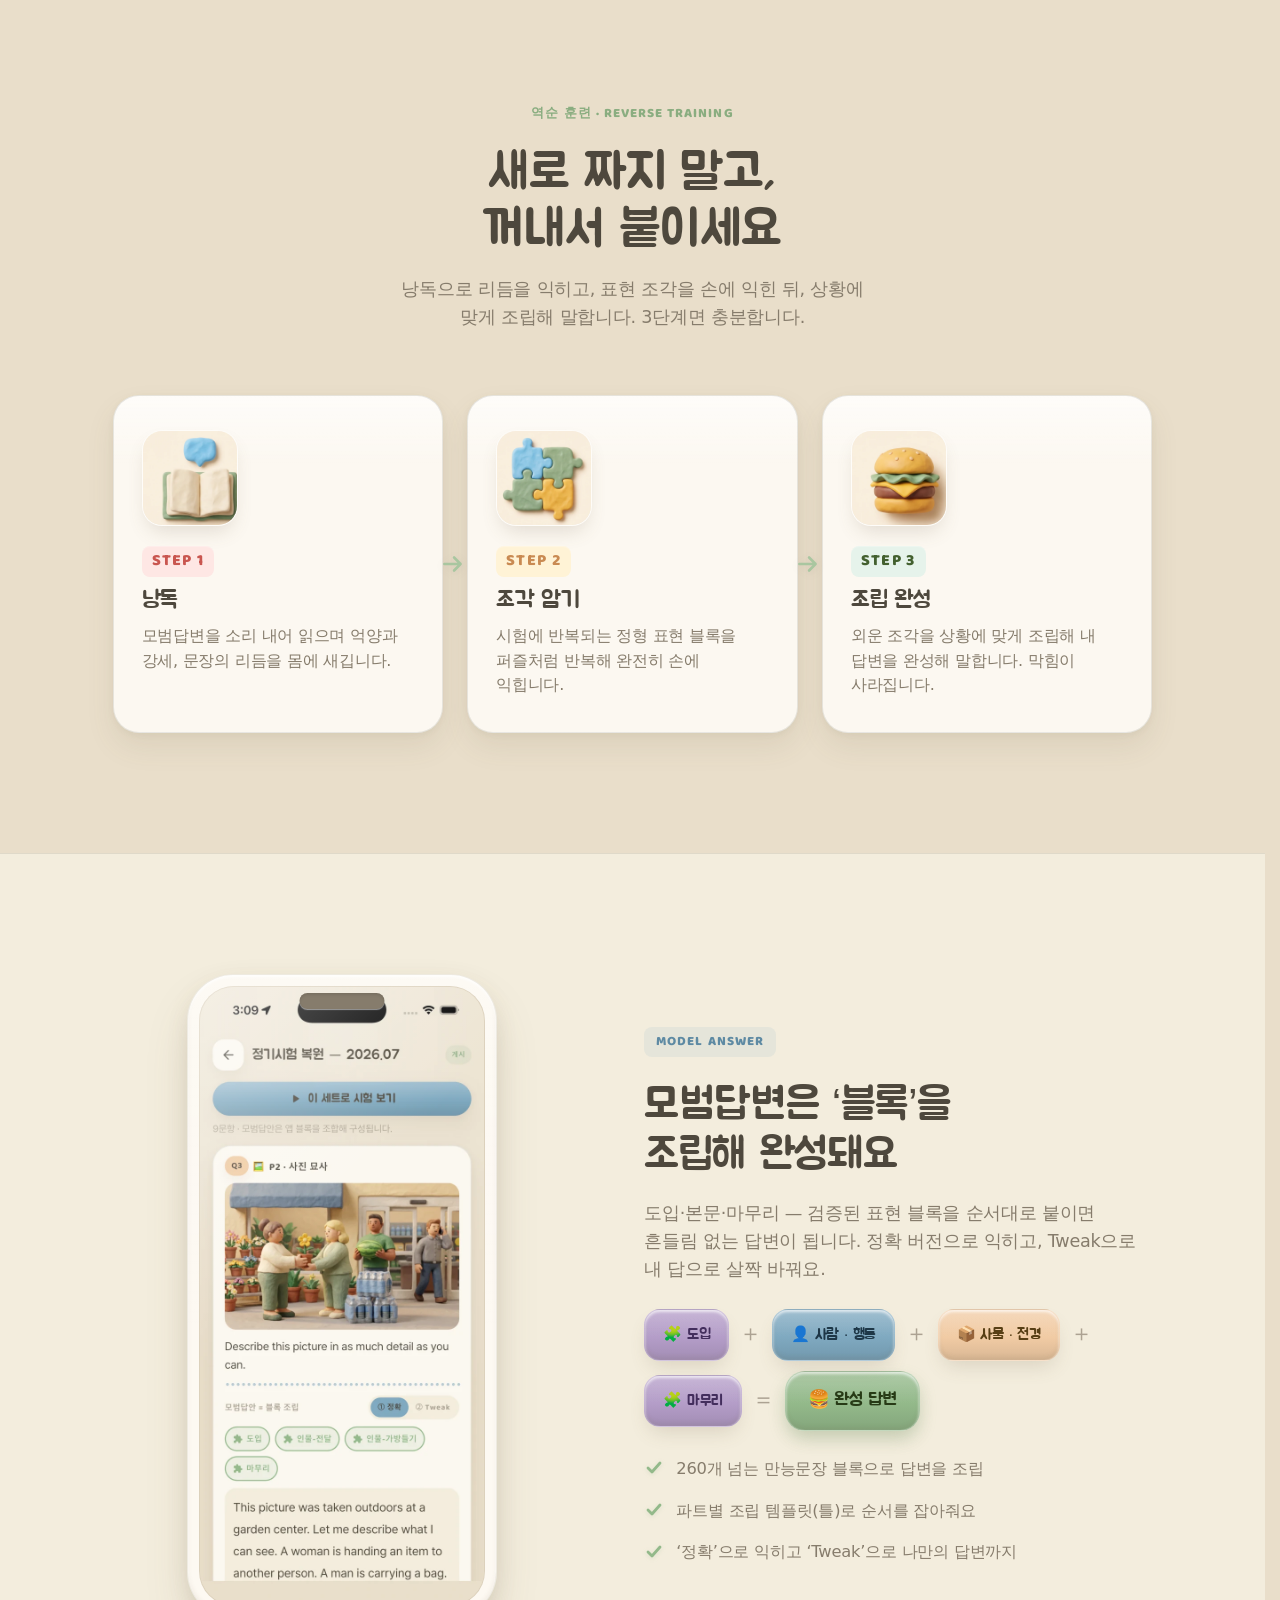
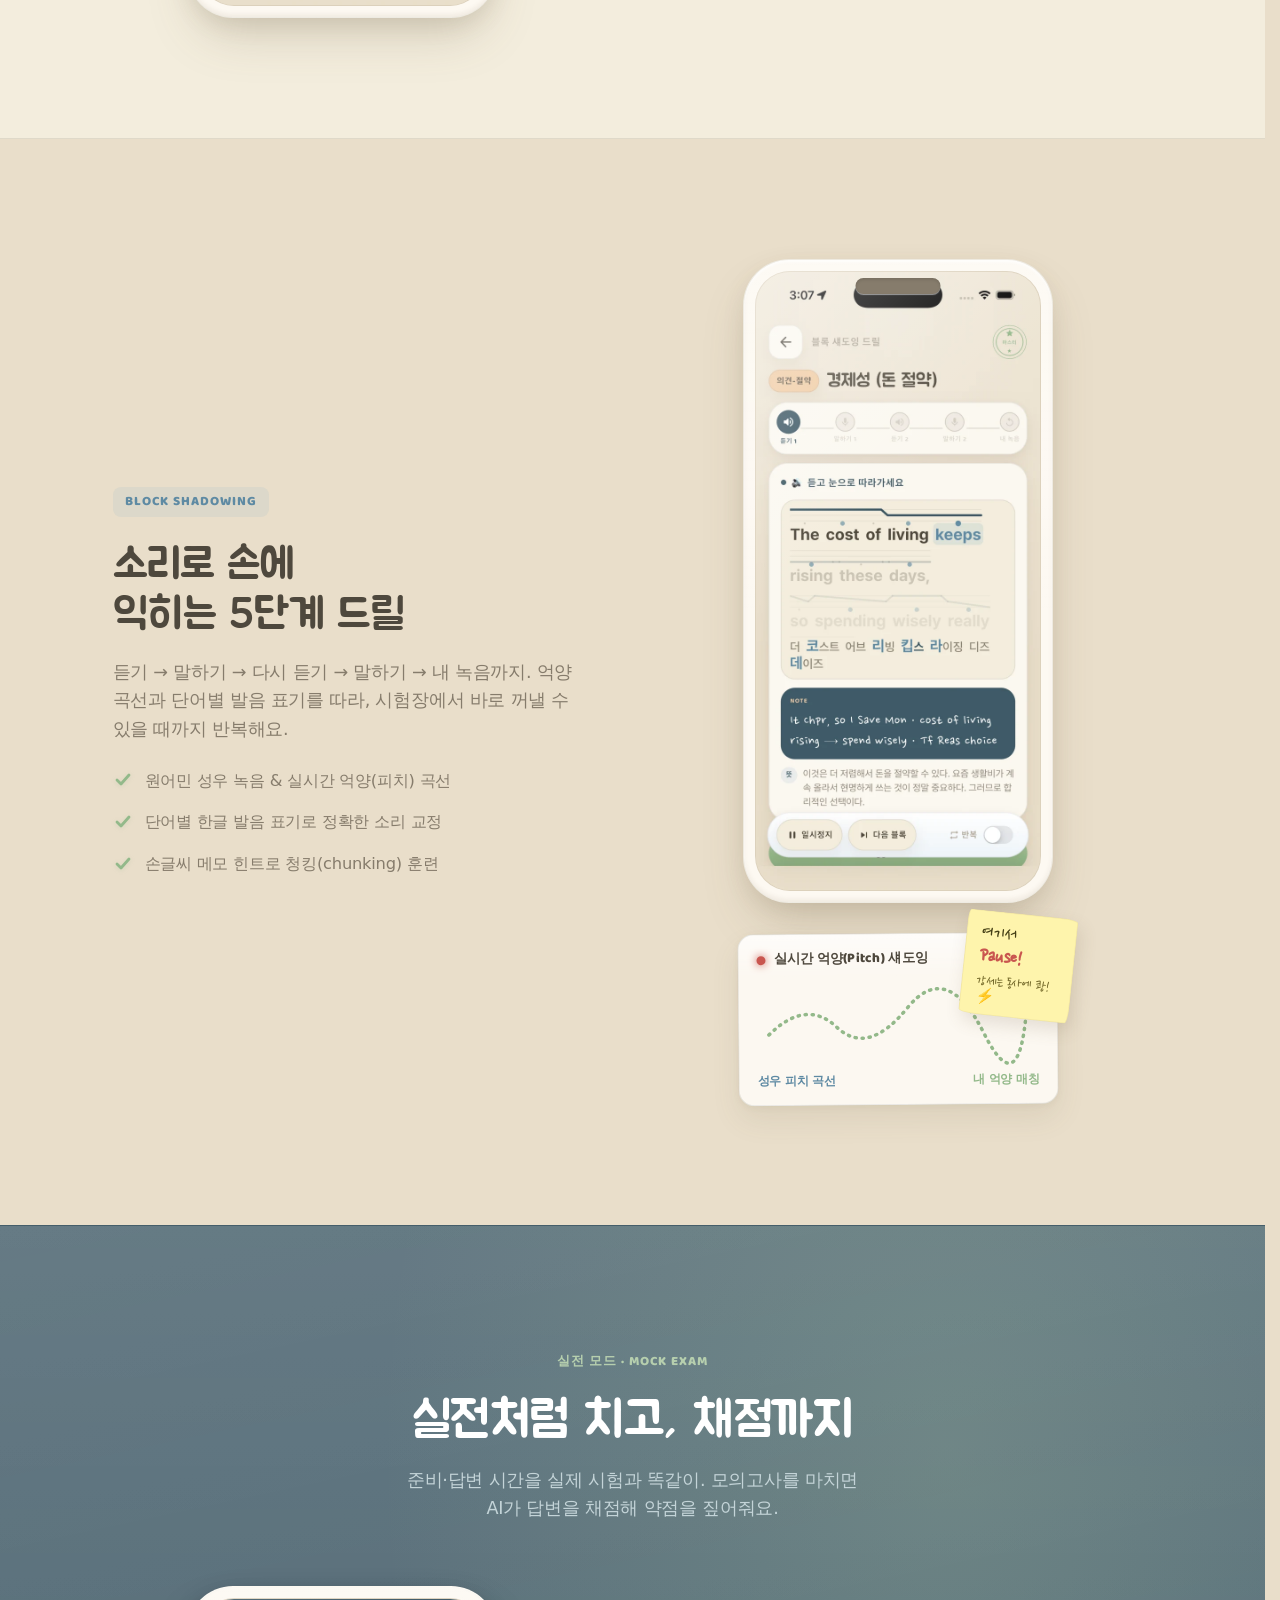
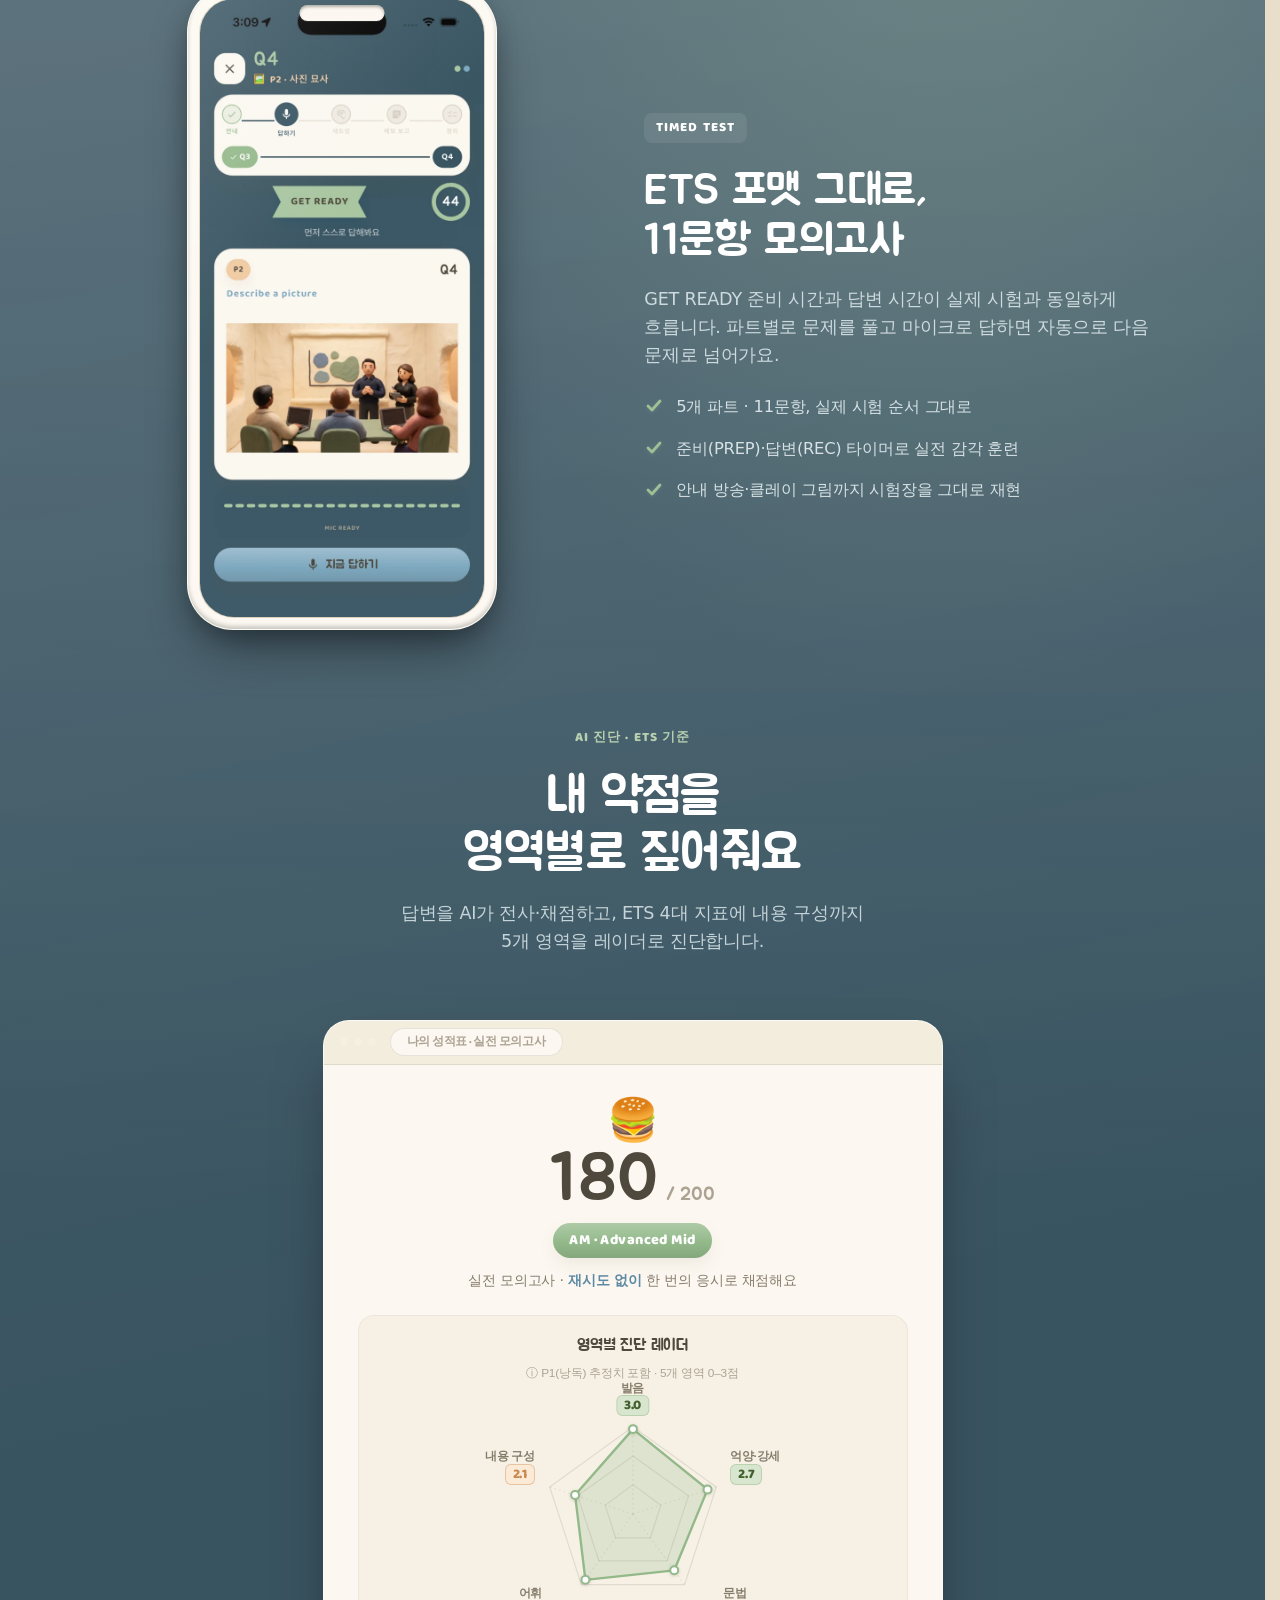
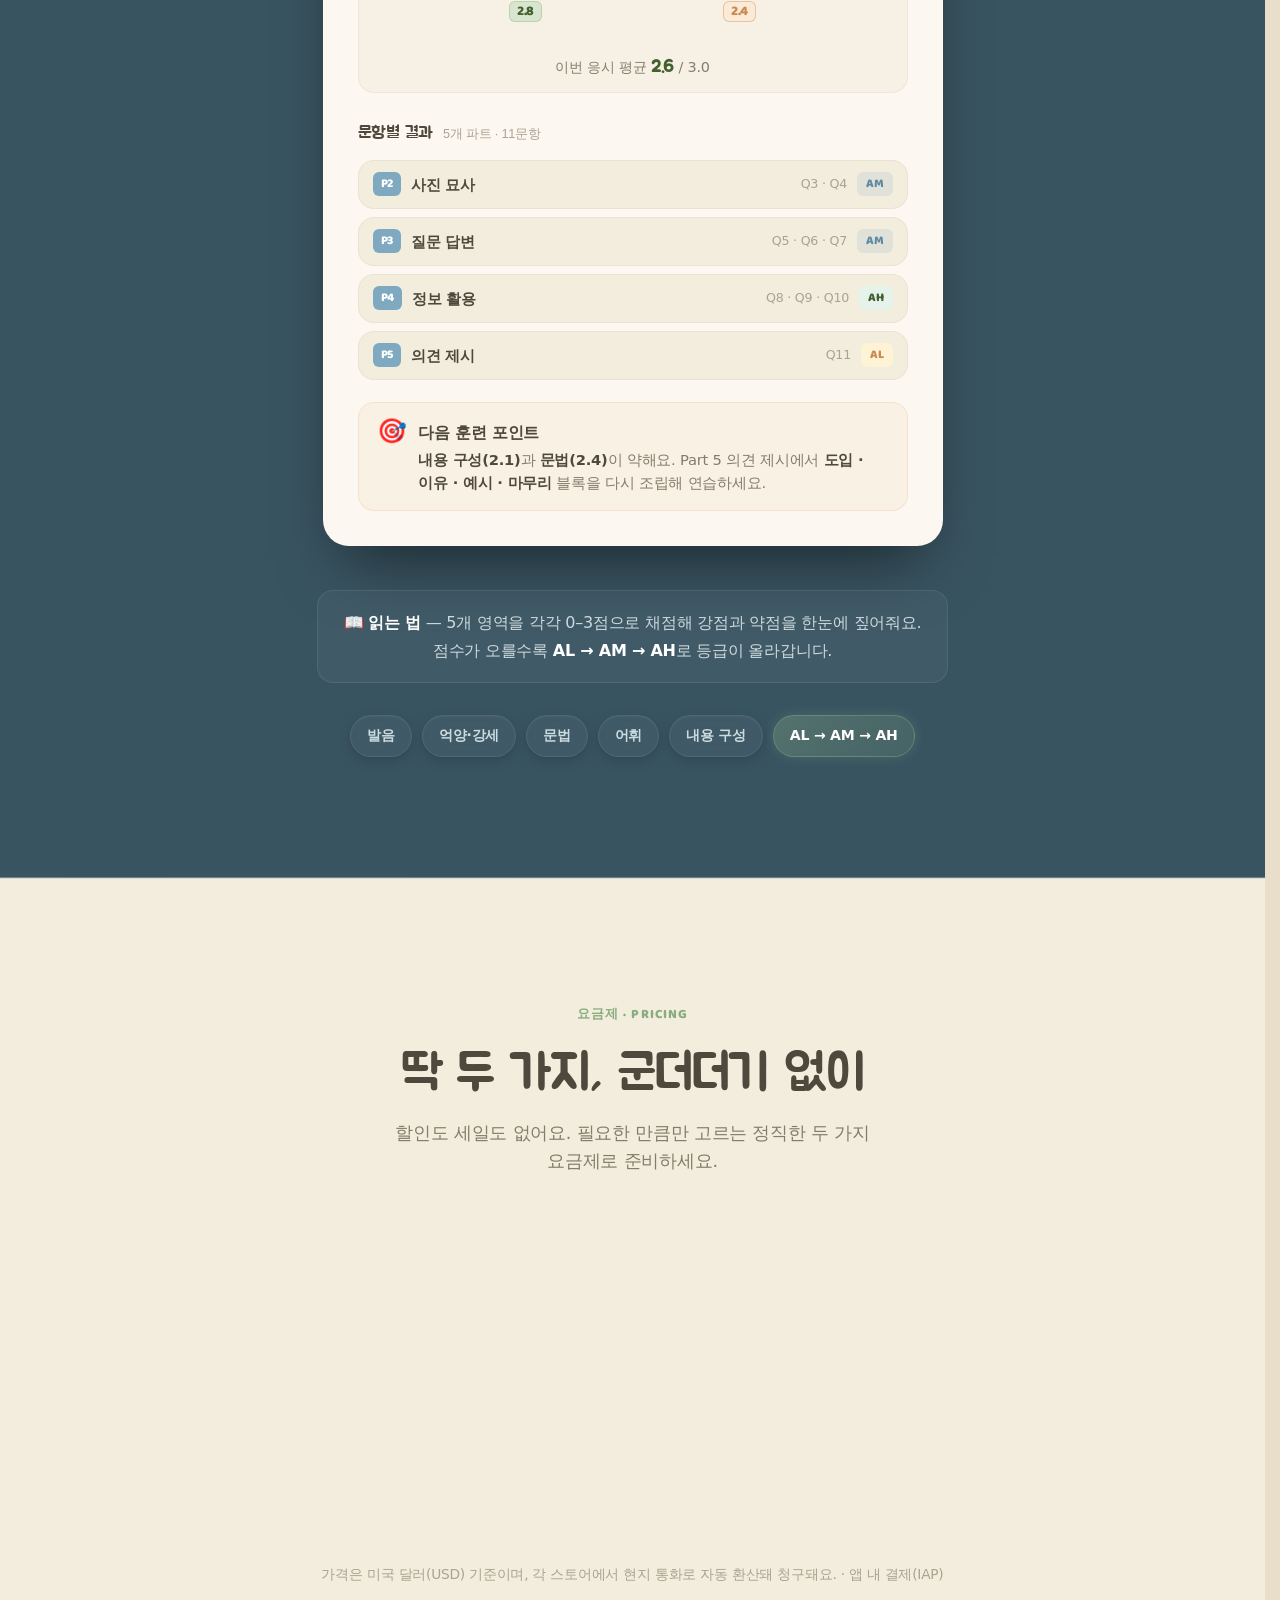
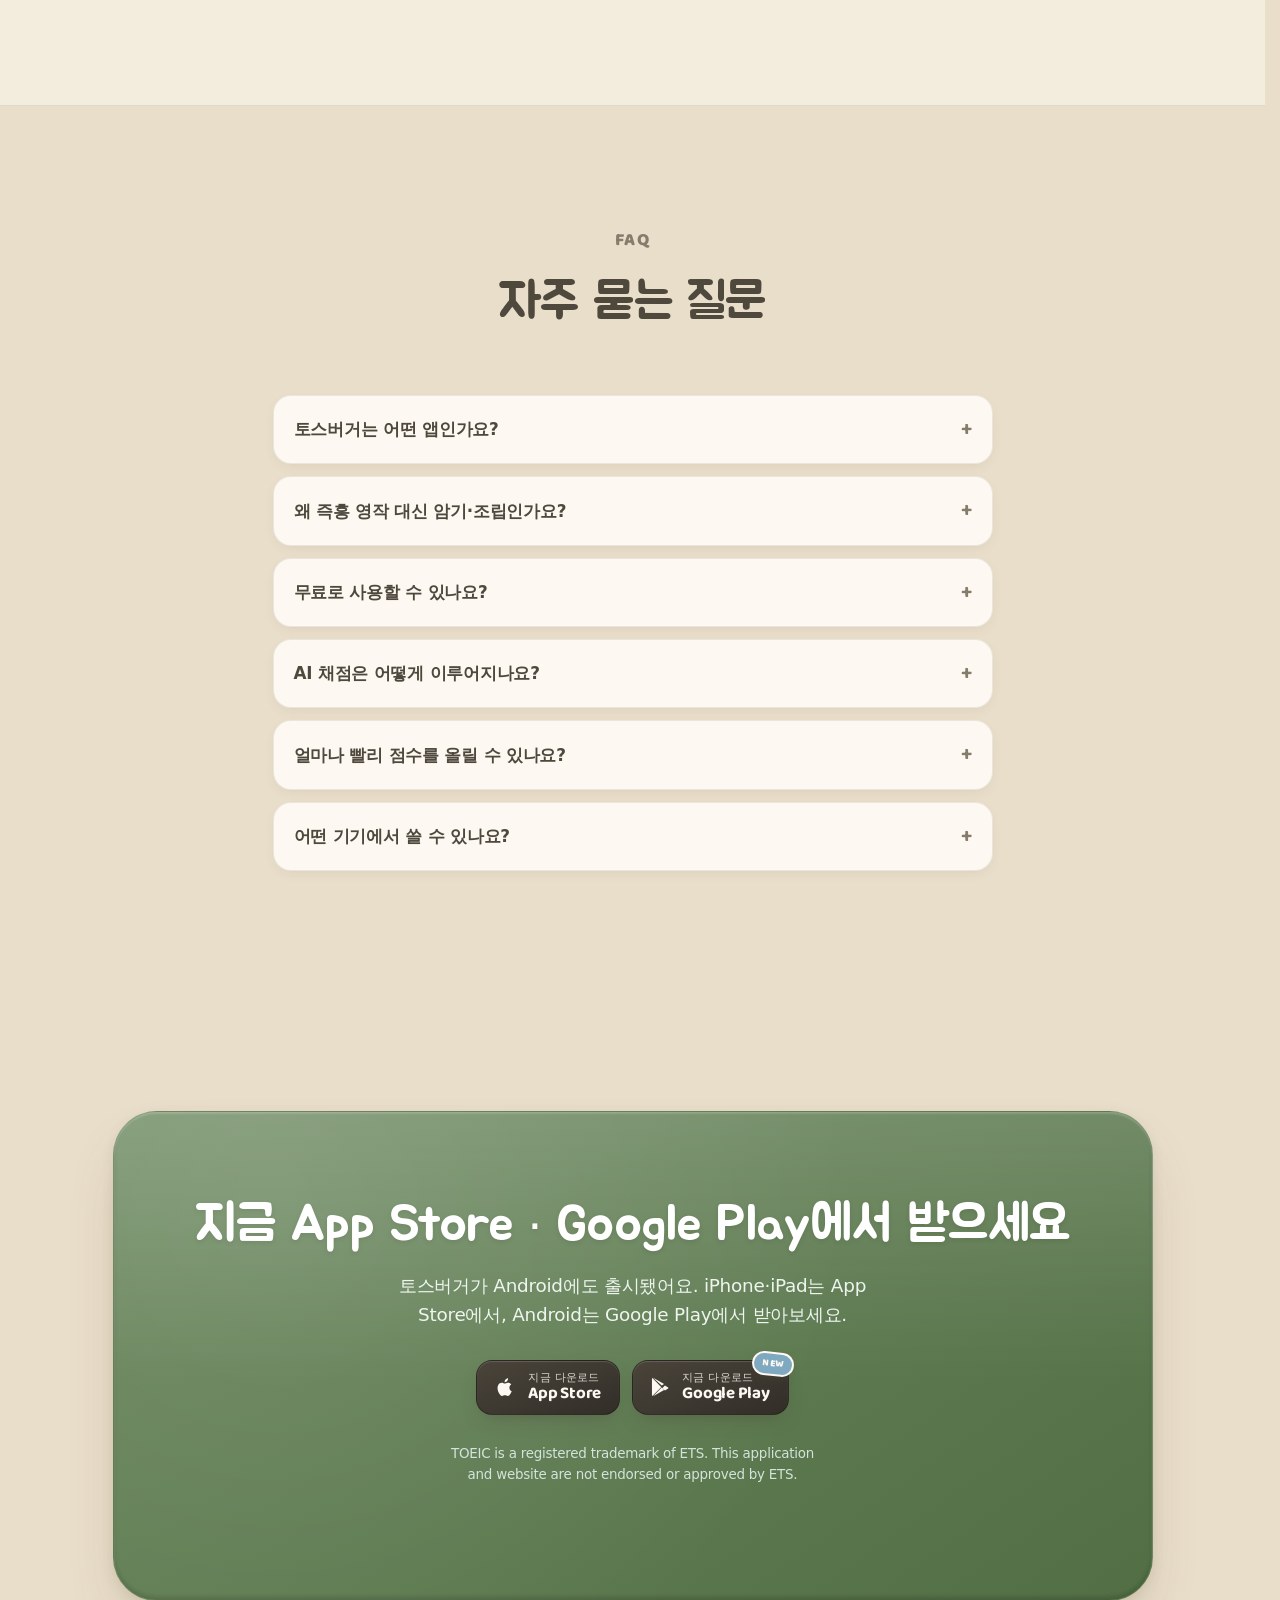
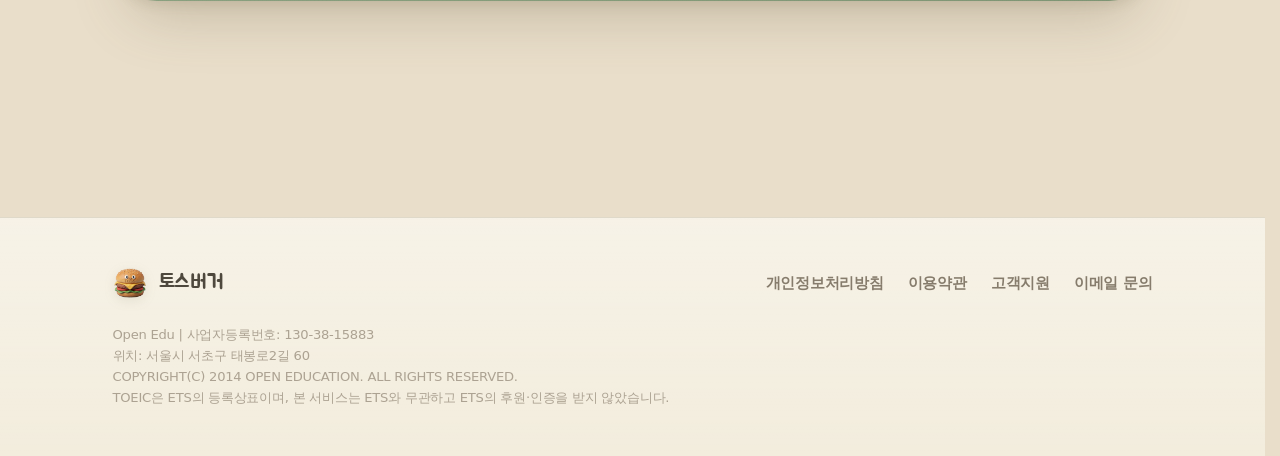
==== commit 88b44cb1: "feat: Google Play live — swap the 'coming soon' chip for a real Play badge and mark Android as launc" ====
--- a/index.html
+++ b/index.html
@@ -3,6 +3,23 @@
 <head>
 <meta charset="utf-8">
 <meta name="viewport" content="width=device-width, initial-scale=1, viewport-fit=cover">
+<script>
+/* Language routing — static Pages has no server-side geo, so we route by the
+   browser's language (the standard static-site proxy for visitor location).
+   A stored preference (set by the nav switcher) always wins; crawlers with
+   en/ko locales are never redirected, so the ko canonical stays indexable. */
+(function () {
+  try {
+    var p = localStorage.getItem('tb-lang');
+    if (p === 'ja') { location.replace('/ja/'); return; }
+    if (p === 'zh') { location.replace('/zh-hant/'); return; }
+    if (p !== null) return; // 'ko' — explicit choice, stay
+    var l = ((navigator.languages && navigator.languages[0]) || navigator.language || '').toLowerCase();
+    if (l.indexOf('ja') === 0) location.replace('/ja/');
+    else if (l.indexOf('zh') === 0) location.replace('/zh-hant/');
+  } catch (e) {}
+})();
+</script>
 <title>토스버거 — 토익스피킹, 외워서 조립하면 됩니다</title>
 <meta name="description" content="토스버거는 시험에 나오는 정형 표현 ‘조각’을 외우고 조립해 말하는 TOEIC Speaking 훈련 앱입니다. 블록 섀도잉, 실전 모의고사, ETS 기준 AI 레이더 진단까지.">
 <meta name="color-scheme" content="light dark">
@@ -11,11 +28,96 @@
 <meta property="og:title" content="토스버거 — 토익스피킹 조각·조립 훈련">
 <meta property="og:description" content="즉흥 영작은 그만. 정형 표현을 외우고 조립해 말하세요. 블록 섀도잉 · 실전 모의고사 · AI 레이더 진단.">
 <meta property="og:type" content="website">
-<meta property="og:url" content="https://tosburger.com">
+<meta property="og:url" content="https://tosburger.com/">
 <meta property="og:image" content="https://tosburger.com/assets/og.jpg">
 <meta property="og:image:width" content="1200">
 <meta property="og:image:height" content="630">
+<meta property="og:locale" content="ko_KR">
+<meta property="og:locale:alternate" content="ja_JP">
+<meta property="og:locale:alternate" content="zh_TW">
 <meta name="twitter:card" content="summary_large_image">
+<link rel="canonical" href="https://tosburger.com/">
+<link rel="alternate" hreflang="ko" href="https://tosburger.com/">
+<link rel="alternate" hreflang="ja" href="https://tosburger.com/ja/">
+<link rel="alternate" hreflang="zh-Hant" href="https://tosburger.com/zh-hant/">
+<link rel="alternate" hreflang="x-default" href="https://tosburger.com/">
+<link rel="sitemap" type="application/xml" href="/sitemap.xml">
+<script type="application/ld+json">
+{
+  "@context": "https://schema.org",
+  "@graph": [
+    {
+      "@type": "Organization",
+      "@id": "https://tosburger.com/#org",
+      "name": "Open Edu",
+      "url": "https://tosburger.com/",
+      "logo": "https://tosburger.com/assets/logo.webp",
+      "email": "tosburger.dev@gmail.com"
+    },
+    {
+      "@type": "WebSite",
+      "@id": "https://tosburger.com/#website",
+      "url": "https://tosburger.com/",
+      "name": "토스버거",
+      "inLanguage": "ko",
+      "publisher": { "@id": "https://tosburger.com/#org" }
+    },
+    {
+      "@type": "MobileApplication",
+      "@id": "https://tosburger.com/#app",
+      "name": "토스버거 — 토익스피킹 템플릿 훈련",
+      "alternateName": "TOSS BURGER",
+      "operatingSystem": "iOS, Android",
+      "applicationCategory": "EducationApplication",
+      "description": "시험에 반복 출제되는 정형 표현 ‘블록’을 외우고 조립해 말하는 TOEIC Speaking 훈련 앱. 낭독 → 조각 암기 → 조립 발화 3단계, 실전 모의고사와 AI 채점 제공.",
+      "installUrl": ["https://apps.apple.com/kr/app/id6788353969", "https://play.google.com/store/apps/details?id=com.tosscombo.toss_combo"],
+      "inLanguage": ["ko", "ja", "zh-Hant"],
+      "publisher": { "@id": "https://tosburger.com/#org" },
+      "offers": [
+        { "@type": "Offer", "name": "토스버거 Pro 1개월 (자동 갱신)", "price": "10", "priceCurrency": "USD" },
+        { "@type": "Offer", "name": "토스버거 Pro 3개월 (자동 갱신)", "price": "20", "priceCurrency": "USD" }
+      ]
+    },
+    {
+      "@type": "FAQPage",
+      "@id": "https://tosburger.com/#faq",
+      "inLanguage": "ko",
+      "mainEntity": [
+        {
+          "@type": "Question",
+          "name": "토스버거는 어떤 앱인가요?",
+          "acceptedAnswer": { "@type": "Answer", "text": "토스버거는 TOEIC Speaking(토익스피킹) 훈련 앱입니다. 시험에 반복 출제되는 정형 표현 ‘블록’을 외우고 상황에 맞게 조립해 말하는 방식으로, 낭독 → 조각 암기 → 조립 발화 3단계로 연습합니다." }
+        },
+        {
+          "@type": "Question",
+          "name": "왜 즉흥 영작 대신 암기·조립인가요?",
+          "acceptedAnswer": { "@type": "Answer", "text": "사람의 작동기억은 한 번에 4–7개의 덩어리만 다룰 수 있어, 시험장에서 문장을 새로 만들면 막히기 쉽습니다. 미리 외운 표현 블록을 꺼내 조립하면 막힘 없이 답할 수 있습니다." }
+        },
+        {
+          "@type": "Question",
+          "name": "무료로 사용할 수 있나요?",
+          "acceptedAnswer": { "@type": "Answer", "text": "무료로 학습을 시작할 수 있고, AI 채점은 로그인 후 이용할 수 있습니다. 전체 블록 해제와 무제한 연습, AI 채점은 Pro 구독(1개월 US$10 / 3개월 US$20, 앱 내 결제)으로 제공됩니다." }
+        },
+        {
+          "@type": "Question",
+          "name": "AI 채점은 어떻게 이루어지나요?",
+          "acceptedAnswer": { "@type": "Answer", "text": "실전 모의고사에서 답변을 녹음하면 AI가 전사·채점하고, ETS 4대 지표(발음·억양과 강세·문법·어휘)에 내용 구성을 더한 5개 영역을 0–3점 레이더로 진단해 약점을 짚어줍니다." }
+        },
+        {
+          "@type": "Question",
+          "name": "얼마나 빨리 점수를 올릴 수 있나요?",
+          "acceptedAnswer": { "@type": "Answer", "text": "실제 사례로, 한 응시자가 앱 사용 8일 만에 IM3(130점)에서 AL(160점)로 올랐습니다. 다만 학습 효과는 기존 실력과 학습량에 따라 다르며, 특정 점수를 보장하지는 않습니다." }
+        },
+        {
+          "@type": "Question",
+          "name": "어떤 기기에서 쓸 수 있나요?",
+          "acceptedAnswer": { "@type": "Answer", "text": "iOS(App Store)와 Android(Google Play) 모두 출시되어 있습니다. iPhone·iPad는 App Store에서, Android 폰은 Google Play에서 받을 수 있습니다." }
+        }
+      ]
+    }
+  ]
+}
+</script>
 <link rel="icon" type="image/webp" href="/assets/logo.webp">
 <link rel="preconnect" href="https://fonts.googleapis.com">
 <link rel="preconnect" href="https://fonts.gstatic.com" crossorigin>
@@ -791,10 +893,10 @@
   .reveal { opacity: 0; transform: translateY(22px); transition: opacity .7s var(--ease-settle), transform .7s var(--ease-settle); }
   .reveal.in { opacity: 1; transform: none; }
   @media (prefers-reduced-motion: reduce) { .reveal { opacity: 1; transform: none; transition: none; } }
-  /* ---- Store badges (iOS live · Play coming soon) ---- */
+  /* ---- Store badges (iOS · Google Play live) ---- */
   .store-badges { display: flex; flex-wrap: wrap; gap: 12px; align-items: center; margin-top: 22px; }
   .badge-store {
-    display: inline-flex; align-items: center; gap: 11px;
+    position: relative; display: inline-flex; align-items: center; gap: 11px;
     padding: 11px 18px 11px 16px; border-radius: 16px;
     background: linear-gradient(160deg, #4a443a, #322e28);
     color: #FDF9F2; text-decoration: none; border: 1px solid rgba(0,0,0,.28);
@@ -807,13 +909,15 @@
   .badge-store .bs-txt { display: flex; flex-direction: column; line-height: 1.12; text-align: left; }
   .badge-store .bs-sm { font-size: .68rem; letter-spacing: .02em; opacity: .82; }
   .badge-store .bs-lg { font-family: "Baloo 2", sans-serif; font-weight: 700; font-size: 1.06rem; }
-  /* Play: not launched yet — visibly inert, not a dead link */
-  .badge-store.soon {
-    background: var(--paper); color: var(--ink-soft);
-    border: 1px dashed rgba(78,72,61,.28); box-shadow: none; cursor: default;
-  }
-  .badge-store.soon:hover { transform: none; box-shadow: none; }
-  .badge-store.soon .bs-lg { color: var(--ink); }
+  /* "NEW" tag on the Google Play badge — Android launched on Play (2026-09) */
+  .bs-new {
+    position: absolute; top: -9px; right: -7px;
+    font-family: "Baloo 2", sans-serif; font-weight: 800; font-size: .6rem; letter-spacing: .08em;
+    padding: 2px 8px; border-radius: 999px;
+    background: var(--tomato); color: #FDF9F2; border: 2px solid var(--paper-hi);
+    box-shadow: 0 4px 10px -4px rgba(78,72,61,.6);
+    transform: rotate(6deg);
+  }
 
   /* ---- Proof: real score report ---- */
   .proof-grid { display: grid; grid-template-columns: minmax(0, .92fr) minmax(0, 1fr); gap: clamp(28px, 5vw, 64px); align-items: center; }
@@ -858,7 +962,12 @@
       <a class="hide-sm" href="#blocks">블록</a>
       <a class="hide-sm" href="#exam">실전·진단</a>
       <a class="hide-sm" href="#pricing">요금</a>
-      <a class="nav-cta" href="https://apps.apple.com/kr/app/id6788353969">App Store에서 받기</a>
+      <span class="lang-switch" aria-label="언어 선택" style="display:inline-flex;gap:8px;align-items:center;font-size:.85rem;">
+        <span aria-current="true" style="font-weight:700;">KO</span>
+        <a href="/ja/" hreflang="ja" lang="ja" onclick="try{localStorage.setItem('tb-lang','ja')}catch(e){}">日本語</a>
+        <a href="/zh-hant/" hreflang="zh-Hant" lang="zh-Hant" onclick="try{localStorage.setItem('tb-lang','zh')}catch(e){}">繁中</a>
+      </span>
+      <a class="nav-cta" href="#download">앱 다운로드</a>
     </nav>
   </div>
 </header>
@@ -882,12 +991,14 @@
             <svg width="24" height="24" viewBox="0 0 24 24" fill="currentColor" aria-hidden="true"><path d="M16.36 12.78c.02-2.2 1.8-3.26 1.88-3.31-1.02-1.5-2.61-1.7-3.18-1.72-1.35-.14-2.64.8-3.33.8-.69 0-1.75-.78-2.87-.76-1.48.02-2.84.86-3.6 2.18-1.53 2.66-.39 6.6 1.1 8.76.73 1.06 1.6 2.25 2.74 2.2 1.1-.04 1.52-.71 2.85-.71 1.33 0 1.7.71 2.87.69 1.18-.02 1.93-1.08 2.65-2.14.84-1.23 1.18-2.42 1.2-2.48-.03-.01-2.3-.88-2.32-3.5zM14.2 6.02c.6-.74 1.01-1.75.9-2.77-.87.04-1.94.59-2.57 1.31-.56.64-1.06 1.68-.93 2.67.97.08 1.98-.49 2.6-1.21z"/></svg>
             <span class="bs-txt"><span class="bs-sm">지금 다운로드</span><span class="bs-lg">App Store</span></span>
           </a>
-          <span class="badge-store soon" aria-label="Google Play 출시 준비 중">
+          <a class="badge-store" href="https://play.google.com/store/apps/details?id=com.tosscombo.toss_combo"
+             aria-label="Google Play에서 토스버거 다운로드">
             <svg width="22" height="22" viewBox="0 0 24 24" fill="currentColor" aria-hidden="true"><path d="M3.6 2.3c-.24.25-.38.64-.38 1.15v17.1c0 .51.14.9.38 1.15l.06.06 9.58-9.58v-.23L3.66 2.24l-.06.06zm12.85 6.4L13.9 10.3v.01L4.32 1.96l.14-.08 11.99 6.82zM4.46 22.12l9.44-9.44 2.55 2.55-11.99 6.82-.14-.07zm12.9-6.34l-2.7-2.7 2.7-2.7 3.13 1.78c.9.51.9 1.33 0 1.84l-3.13 1.78z"/></svg>
-            <span class="bs-txt"><span class="bs-sm">Google Play</span><span class="bs-lg">출시 준비 중</span></span>
-          </span>
-        </div>
-        <p class="note"><span class="pill"><span class="dot"></span>iOS 출시 완료 · Android 곧 출시</span></p>
+            <span class="bs-txt"><span class="bs-sm">지금 다운로드</span><span class="bs-lg">Google Play</span></span>
+            <span class="bs-new">NEW</span>
+          </a>
+        </div>
+        <p class="note"><span class="pill"><span class="dot"></span>iOS · Android 모두 출시 완료</span></p>
       </div>
       <div class="fig">
         <span class="blob a" aria-hidden="true"></span>
@@ -1228,21 +1339,66 @@
     </div>
   </section>
 
-  <section>
+  <section id="faq">
+    <style>
+      #faq .faq-list { max-width: 720px; margin: 0 auto; display: grid; gap: 12px; }
+      #faq details { background: var(--paper-hi); border: 1px solid rgba(110,95,69,.12); border-radius: 18px; padding: 16px 20px; box-shadow: 0 4px 14px -6px rgba(110,95,69,.18); }
+      #faq summary { cursor: pointer; font-weight: 700; color: var(--ink); font-size: 1.05rem; list-style: none; display: flex; justify-content: space-between; align-items: center; gap: 12px; }
+      #faq summary::-webkit-details-marker { display: none; }
+      #faq summary::after { content: '+'; font-family: 'Baloo 2', sans-serif; font-size: 1.3rem; color: var(--ink-soft); transition: transform .2s; }
+      #faq details[open] summary::after { transform: rotate(45deg); }
+      #faq details p { margin: 12px 0 4px; color: var(--ink-soft); line-height: 1.65; }
+    </style>
+    <div class="wrap">
+      <div class="sec-head reveal">
+        <p class="eyebrow">FAQ</p>
+        <h2>자주 묻는 질문</h2>
+      </div>
+      <div class="faq-list reveal">
+        <details>
+          <summary>토스버거는 어떤 앱인가요?</summary>
+          <p>토스버거는 TOEIC Speaking(토익스피킹) 훈련 앱입니다. 시험에 반복 출제되는 정형 표현 ‘블록’을 외우고 상황에 맞게 조립해 말하는 방식으로, 낭독 → 조각 암기 → 조립 발화 3단계로 연습합니다.</p>
+        </details>
+        <details>
+          <summary>왜 즉흥 영작 대신 암기·조립인가요?</summary>
+          <p>사람의 작동기억은 한 번에 4–7개의 덩어리만 다룰 수 있어, 시험장에서 문장을 새로 만들면 막히기 쉽습니다. 미리 외운 표현 블록을 꺼내 조립하면 막힘 없이 답할 수 있습니다.</p>
+        </details>
+        <details>
+          <summary>무료로 사용할 수 있나요?</summary>
+          <p>무료로 학습을 시작할 수 있고, AI 채점은 로그인 후 이용할 수 있습니다. 전체 블록 해제와 무제한 연습, AI 채점은 Pro 구독(1개월 US$10 / 3개월 US$20, 앱 내 결제)으로 제공됩니다.</p>
+        </details>
+        <details>
+          <summary>AI 채점은 어떻게 이루어지나요?</summary>
+          <p>실전 모의고사에서 답변을 녹음하면 AI가 전사·채점하고, ETS 4대 지표(발음·억양과 강세·문법·어휘)에 내용 구성을 더한 5개 영역을 0–3점 레이더로 진단해 약점을 짚어줍니다.</p>
+        </details>
+        <details>
+          <summary>얼마나 빨리 점수를 올릴 수 있나요?</summary>
+          <p>실제 사례로, 한 응시자가 앱 사용 8일 만에 IM3(130점)에서 AL(160점)로 올랐습니다. 다만 학습 효과는 기존 실력과 학습량에 따라 다르며, 특정 점수를 보장하지는 않습니다.</p>
+        </details>
+        <details>
+          <summary>어떤 기기에서 쓸 수 있나요?</summary>
+          <p>iOS(App Store)와 Android(Google Play) 모두 출시되어 있습니다. iPhone·iPad는 App Store에서, Android 폰은 Google Play에서 받을 수 있습니다.</p>
+        </details>
+      </div>
+    </div>
+  </section>
+
+  <section id="download">
     <div class="wrap">
       <div class="final reveal">
-        <h2>지금 App Store에서 받으세요</h2>
-        <p>토스버거는 iOS에 출시됐어요. Android는 출시 준비 중이며, 준비되면 바로 알려드릴게요.</p>
+        <h2>지금 App Store · Google Play에서 받으세요</h2>
+        <p>토스버거가 Android에도 출시됐어요. iPhone·iPad는 App Store에서, Android는 Google Play에서 받아보세요.</p>
         <div class="store-badges" style="justify-content:center;">
           <a class="badge-store" href="https://apps.apple.com/kr/app/id6788353969"
              aria-label="App Store에서 토스버거 다운로드">
             <svg width="24" height="24" viewBox="0 0 24 24" fill="currentColor" aria-hidden="true"><path d="M16.36 12.78c.02-2.2 1.8-3.26 1.88-3.31-1.02-1.5-2.61-1.7-3.18-1.72-1.35-.14-2.64.8-3.33.8-.69 0-1.75-.78-2.87-.76-1.48.02-2.84.86-3.6 2.18-1.53 2.66-.39 6.6 1.1 8.76.73 1.06 1.6 2.25 2.74 2.2 1.1-.04 1.52-.71 2.85-.71 1.33 0 1.7.71 2.87.69 1.18-.02 1.93-1.08 2.65-2.14.84-1.23 1.18-2.42 1.2-2.48-.03-.01-2.3-.88-2.32-3.5zM14.2 6.02c.6-.74 1.01-1.75.9-2.77-.87.04-1.94.59-2.57 1.31-.56.64-1.06 1.68-.93 2.67.97.08 1.98-.49 2.6-1.21z"/></svg>
             <span class="bs-txt"><span class="bs-sm">지금 다운로드</span><span class="bs-lg">App Store</span></span>
           </a>
-          <a class="badge-store soon" href="mailto:tosburger.dev@gmail.com?subject=토스버거 Android 출시 소식 받기"
-             aria-label="Android 출시 소식 받기">
+          <a class="badge-store" href="https://play.google.com/store/apps/details?id=com.tosscombo.toss_combo"
+             aria-label="Google Play에서 토스버거 다운로드">
             <svg width="22" height="22" viewBox="0 0 24 24" fill="currentColor" aria-hidden="true"><path d="M3.6 2.3c-.24.25-.38.64-.38 1.15v17.1c0 .51.14.9.38 1.15l.06.06 9.58-9.58v-.23L3.66 2.24l-.06.06zm12.85 6.4L13.9 10.3v.01L4.32 1.96l.14-.08 11.99 6.82zM4.46 22.12l9.44-9.44 2.55 2.55-11.99 6.82-.14-.07zm12.9-6.34l-2.7-2.7 2.7-2.7 3.13 1.78c.9.51.9 1.33 0 1.84l-3.13 1.78z"/></svg>
-            <span class="bs-txt"><span class="bs-sm">Android</span><span class="bs-lg">출시 알림 받기</span></span>
+            <span class="bs-txt"><span class="bs-sm">지금 다운로드</span><span class="bs-lg">Google Play</span></span>
+            <span class="bs-new">NEW</span>
           </a>
         </div>
         <p class="disc">TOEIC is a registered trademark of ETS. This application and website are not endorsed or approved by ETS.</p>
